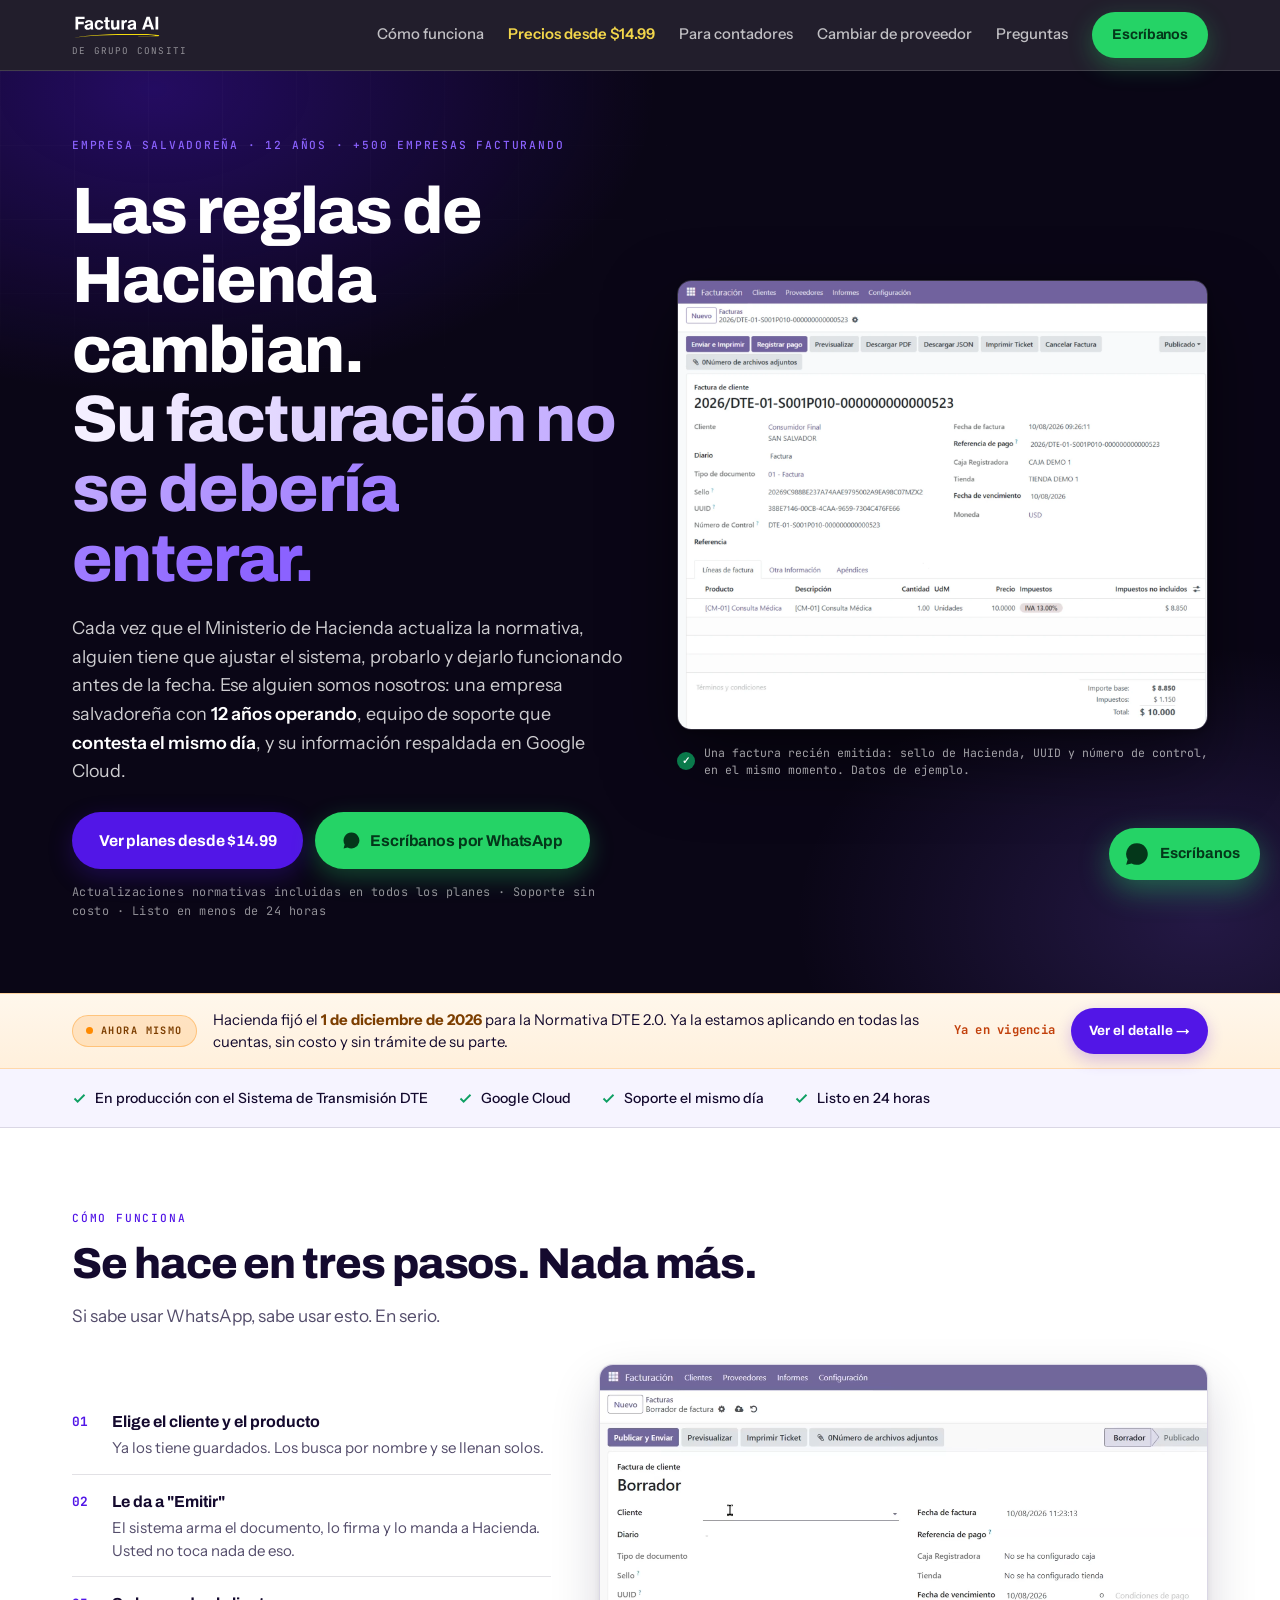
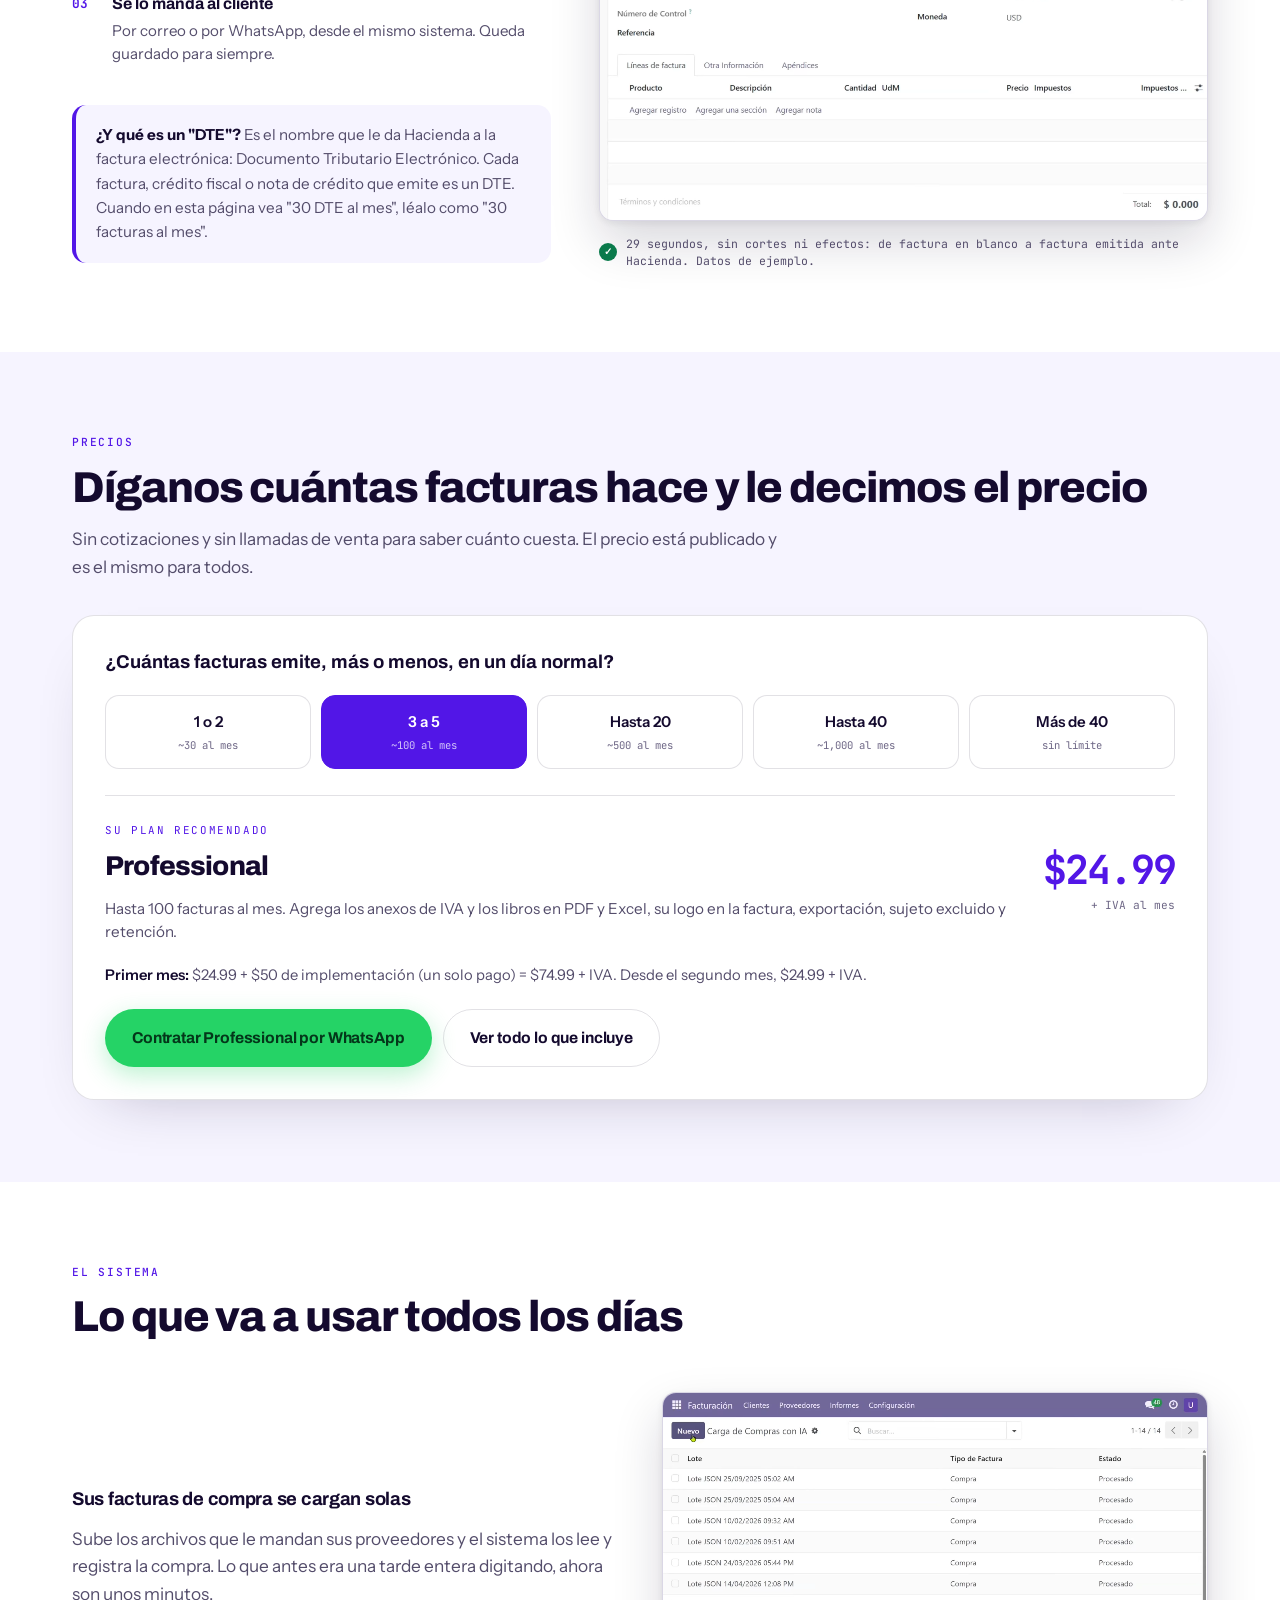
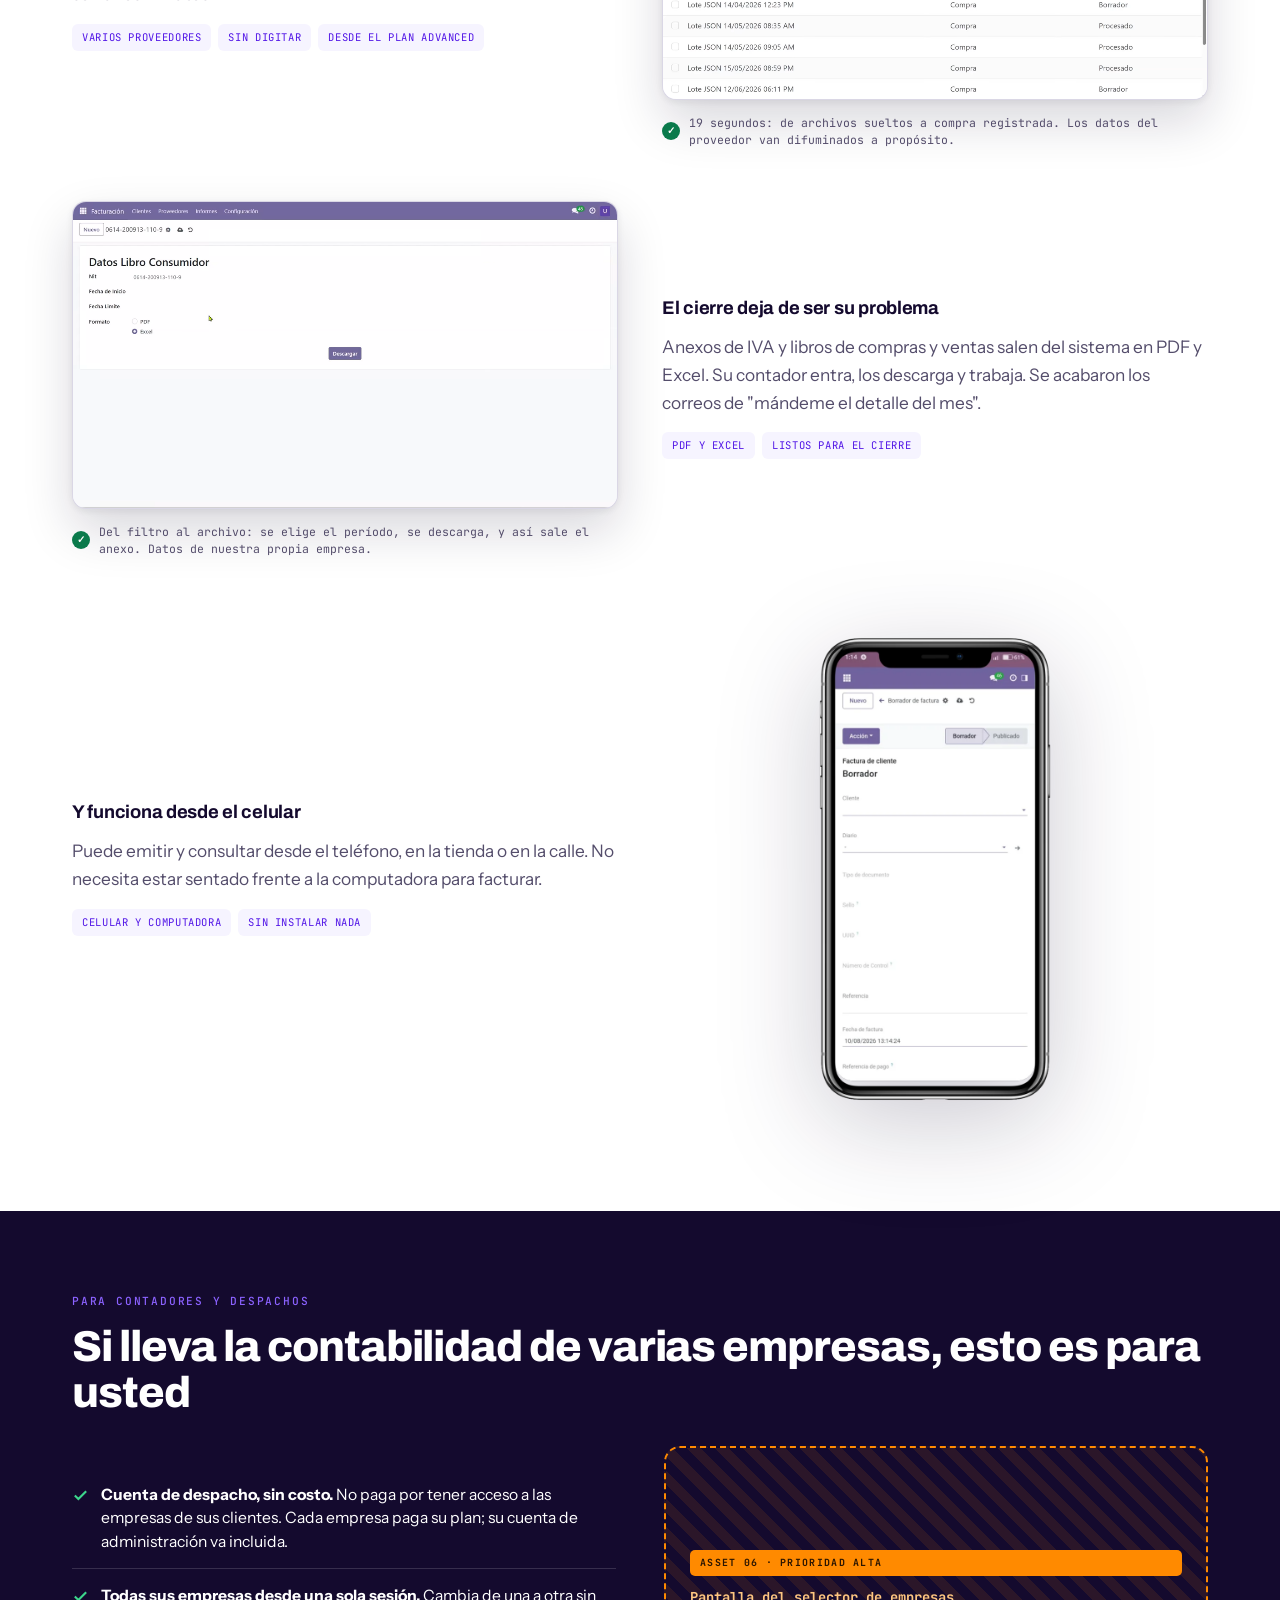
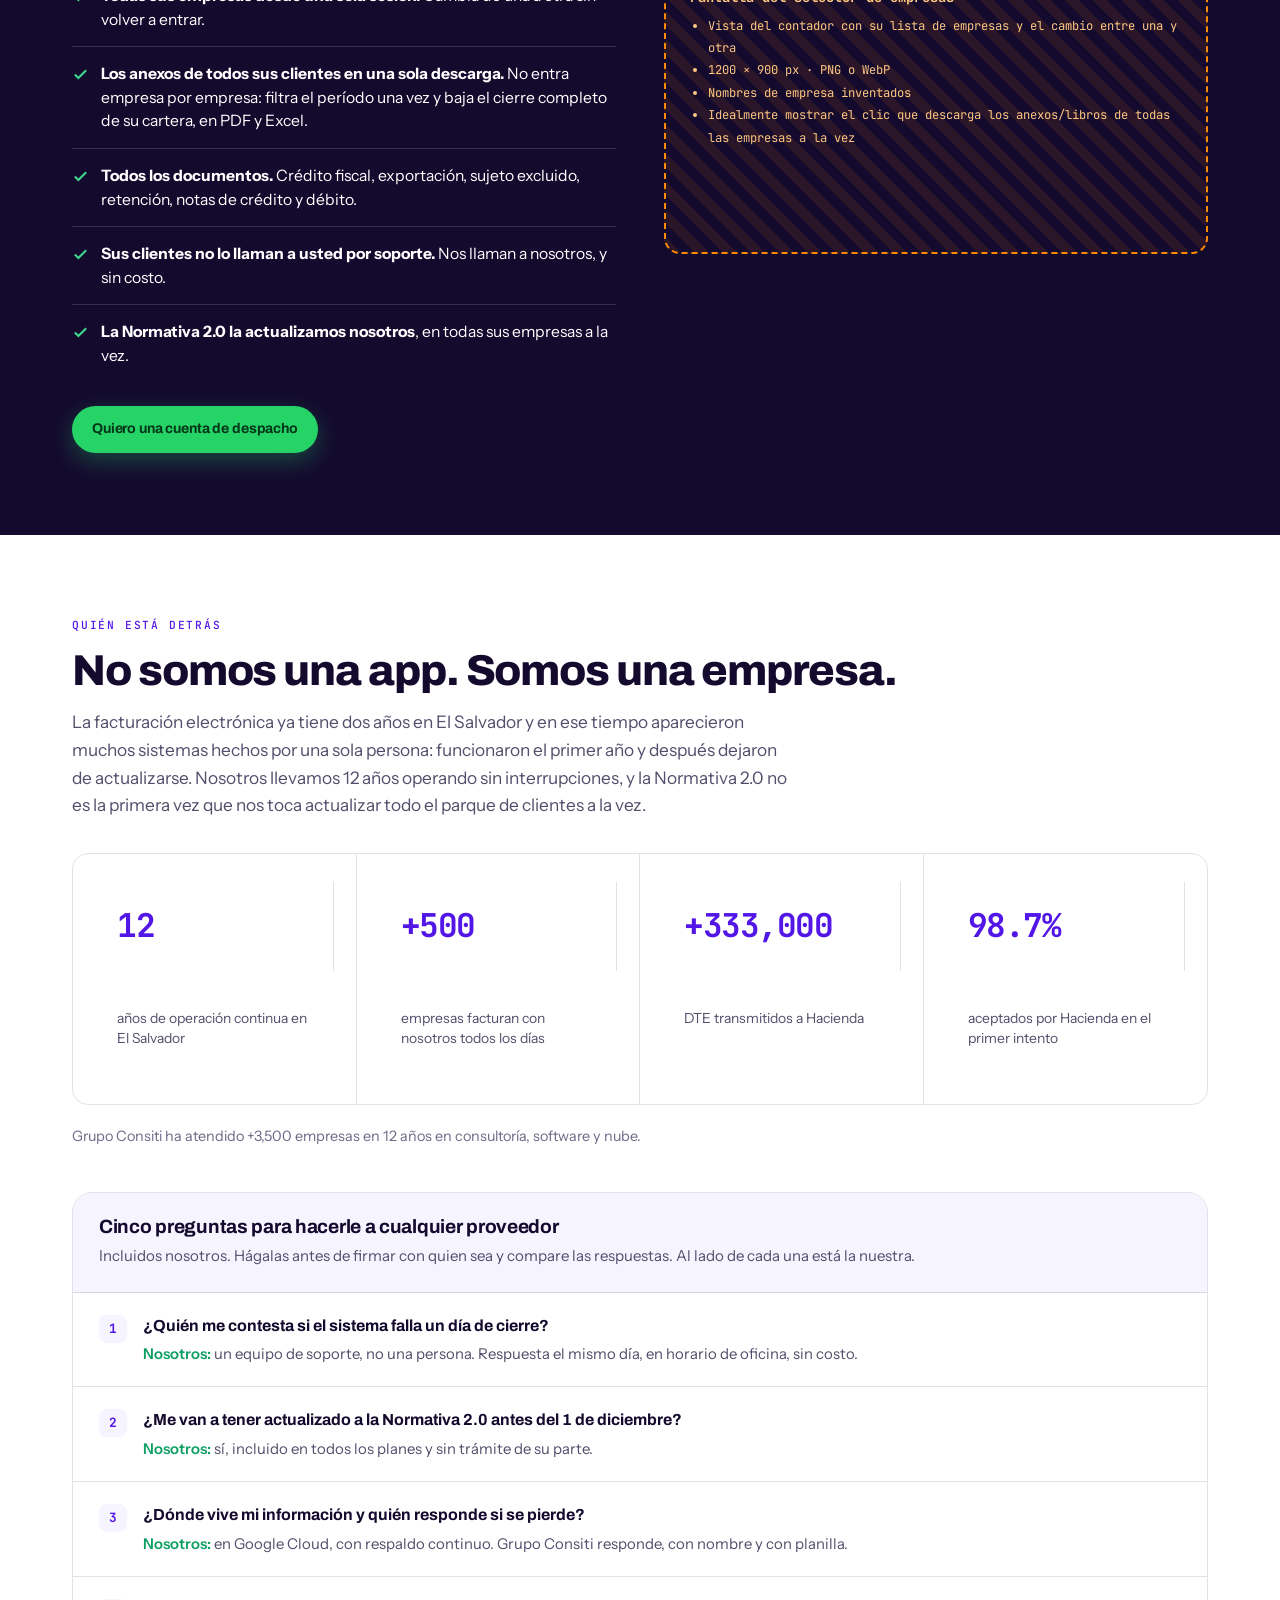
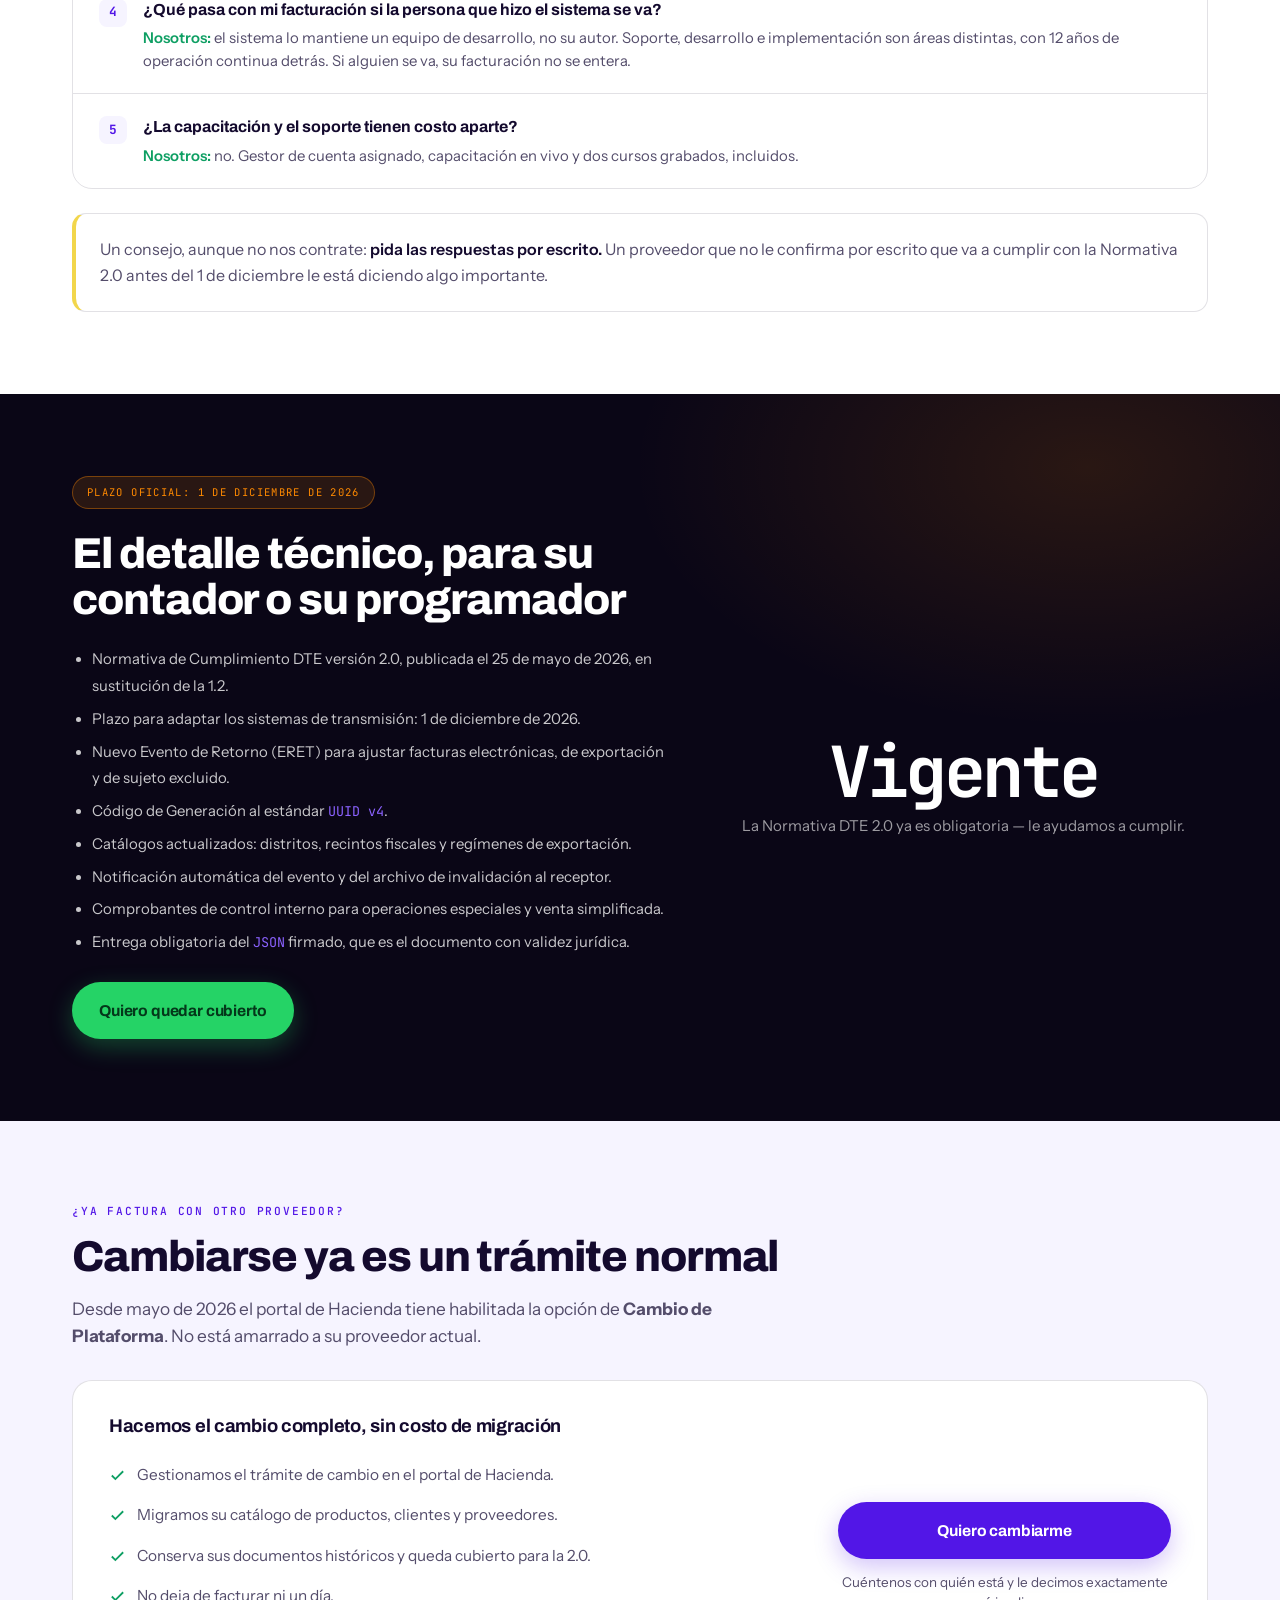
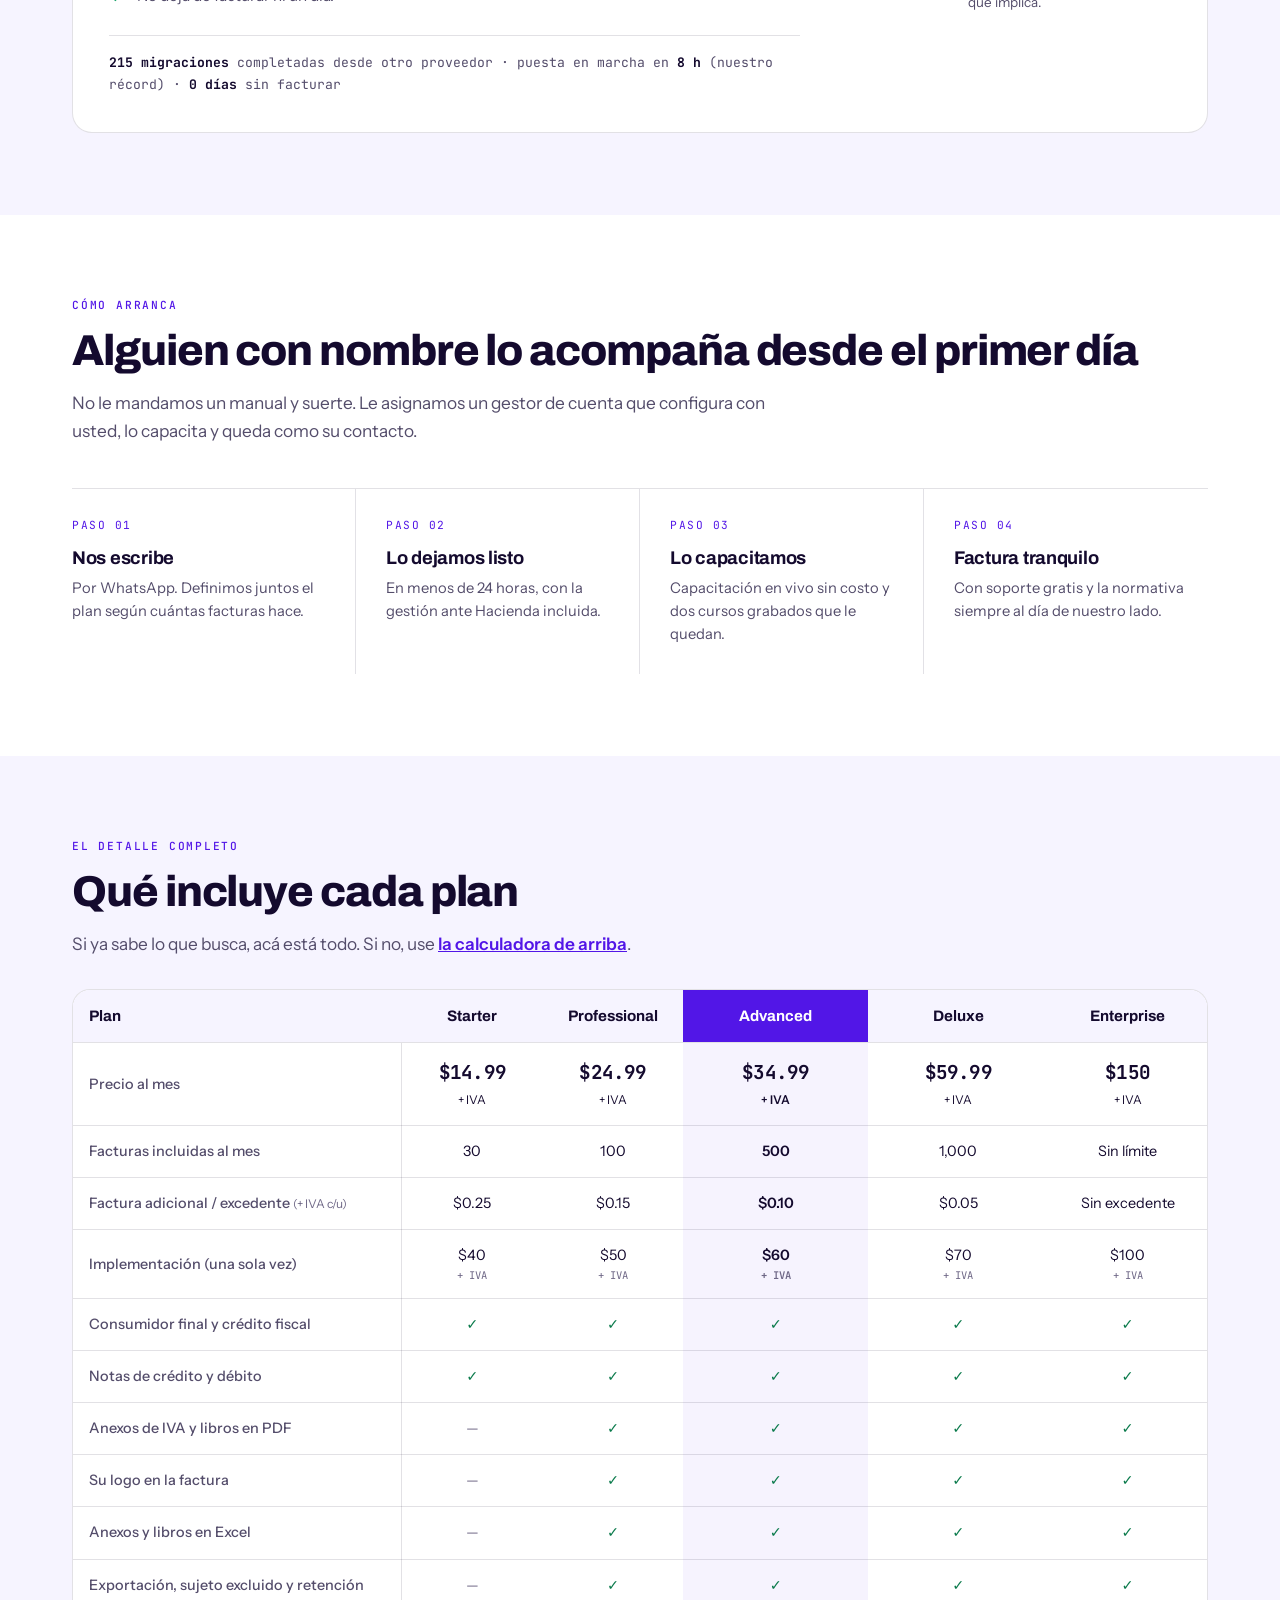
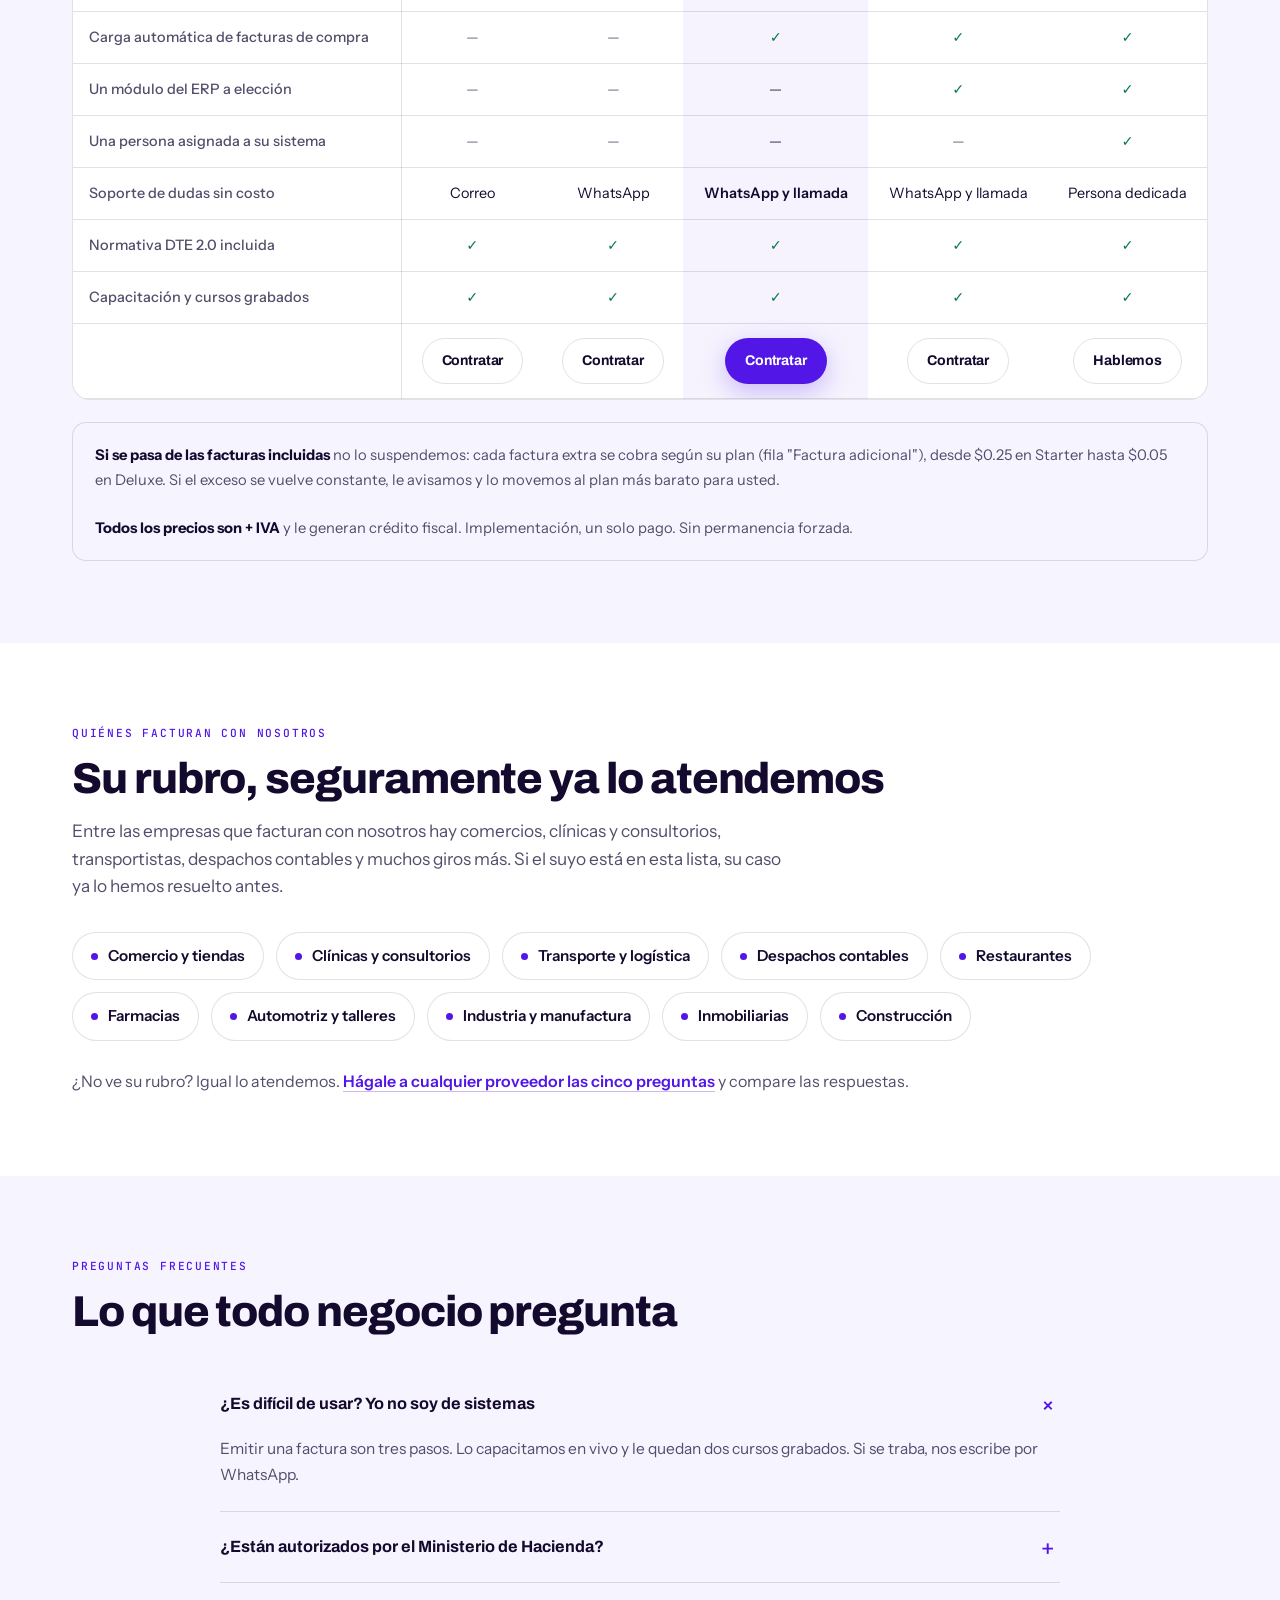
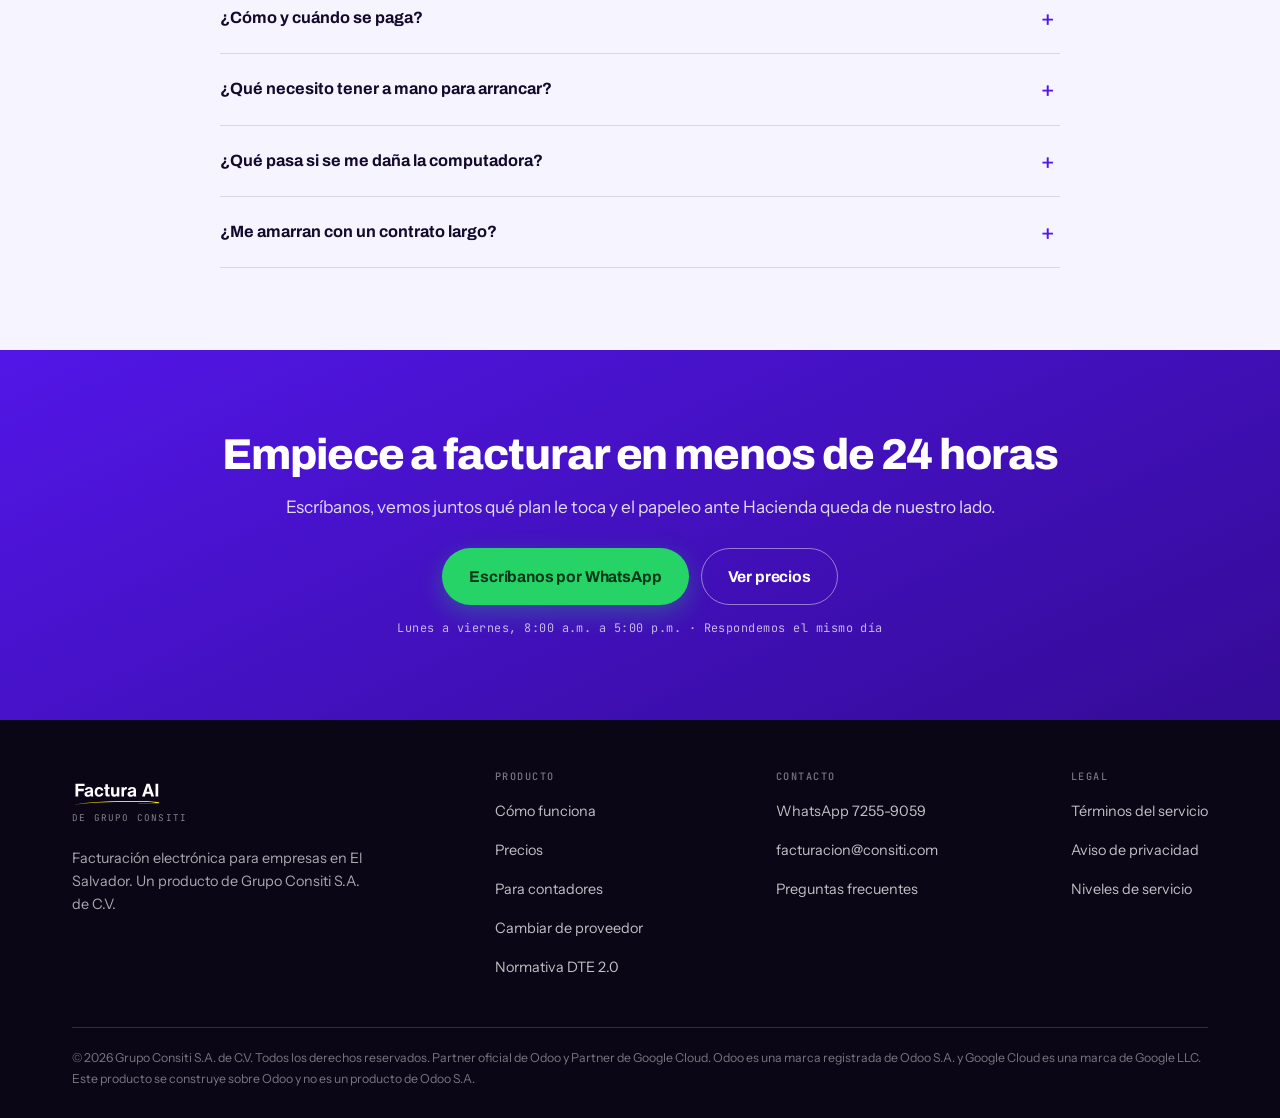
==== index.html @ 4606f46f "Cifras reales completas: 98.7% aceptados, 215 migraciones, record 8 h - 98.7% aceptados por Hacienda" ====
<!DOCTYPE html>
<html lang="es-SV">
<head>
<meta charset="UTF-8">
<meta name="viewport" content="width=device-width, initial-scale=1">
<title>Facturación Electrónica DTE El Salvador · desde $14.99 al mes · Grupo Consiti</title>
<meta name="description" content="Facturación electrónica DTE en El Salvador desde $14.99 al mes. Fácil de usar, soporte que contesta el mismo día y una empresa de 12 años detrás. Actualización a la Normativa DTE 2.0 incluida antes del 1 de diciembre de 2026.">
<!-- canonical PENDIENTE: dominio por validar con Duvan Rondo -->

<meta name="theme-color" content="#0A0616">
<meta property="og:type" content="website">
<meta property="og:locale" content="es_SV">
<meta property="og:title" content="Facturación Electrónica DTE El Salvador · desde $14.99 al mes">
<meta property="og:description" content="Las reglas de Hacienda cambian; su facturación no se debería enterar. Una empresa salvadoreña con 12 años y soporte que contesta el mismo día.">
<!-- og:url PENDIENTE: dominio por validar con Duvan Rondo -->
<!-- ASSET: og:image 1200x630 -->
<meta property="og:image" content="/assets/og-facturaia.jpg">
<meta name="twitter:card" content="summary_large_image">

<link rel="icon" href="/assets/favicon.svg" type="image/svg+xml">

<!-- ============================================================
     META PIXEL  ·  Factura IA de Grupo Consiti
     init + PageView aquí. Lead y ViewContent se disparan al final
     del documento, junto con el envío a CAPI.
     ============================================================ -->
<script>
!function(f,b,e,v,n,t,s)
{if(f.fbq)return;n=f.fbq=function(){n.callMethod?
n.callMethod.apply(n,arguments):n.queue.push(arguments)};
if(!f._fbq)f._fbq=n;n.push=n;n.loaded=!0;n.version='2.0';
n.queue=[];t=b.createElement(e);t.async=!0;
t.src=v;s=b.getElementsByTagName(e)[0];
s.parentNode.insertBefore(t,s)}(window, document,'script',
'https://connect.facebook.net/en_US/fbevents.js');
fbq('init', '27890392917235121');
fbq('track', 'PageView');
</script>
<noscript><img height="1" width="1" style="display:none" alt=""
src="https://www.facebook.com/tr?id=27890392917235121&ev=PageView&noscript=1" /></noscript>

<!-- ============================================================
     GOOGLE ANALYTICS 4  ·  Factura IA de Grupo Consiti

     PARA ACTIVARLO: poné el Measurement ID de la propiedad GA4 en
     GA4_ID, con el formato "G-XXXXXXXXXX". Se saca en GA4 →
     Administrar → Flujos de datos → (el flujo web).

     El Measurement ID NO es un secreto: viaja en el HTML público y
     así debe ser. El que nunca va en el repo es el token de CAPI.

     Con GA4_ID vacío no se carga la librería ni se dispara nada: la
     página funciona igual. Mismo criterio que /api/capi.
     ============================================================ -->
<script>
var GA4_ID = "";   /* <- pegar aquí el G-XXXXXXXXXX */

window.dataLayer = window.dataLayer || [];
function gtag(){ dataLayer.push(arguments); }

if (GA4_ID) {
  var _ga = document.createElement("script");
  _ga.async = true;
  _ga.src = "https://www.googletagmanager.com/gtag/js?id=" + GA4_ID;
  document.head.appendChild(_ga);
  gtag("js", new Date());
  gtag("config", GA4_ID);
}

/* Un solo punto de entrada para los eventos. Si GA4 no está configurado
   no hace nada, pero el dataLayer.push se mantiene por si más adelante
   entra un contenedor de GTM. */
function trackGA(evento, params){
  try{ if (GA4_ID) gtag("event", evento, params || {}); }catch(e){}
}
</script>

<link rel="preconnect" href="https://fonts.googleapis.com">
<link rel="preconnect" href="https://fonts.gstatic.com" crossorigin>
<link href="https://fonts.googleapis.com/css2?family=Archivo:wght@500;600;700;800&family=Instrument+Sans:wght@400;500;600&family=JetBrains+Mono:wght@400;500;700&display=swap" rel="stylesheet">

<style>
:root{
  --violeta:#5216E7;
  --violeta-hi:#8B62FF;
  --tinta:#140A2E;
  --nube:#F6F4FF;
  --papel:#FFFFFF;
  --noche:#0A0616;
  --sello:#0E9F63;
  --alerta:#C2410C;
  --alerta-vivo:#FF8A00;
  --amarillo:#F2D64B;
  --gris:#544D6B;          /* oscurecido para lectura en celular a plena luz */
  --gris-2:#6E6786;
  --linea:rgba(20,10,46,.12);
  --linea-osc:rgba(255,255,255,.15);
  --wa:#25D366;
  --display:'Archivo',system-ui,sans-serif;
  --texto:'Instrument Sans',system-ui,sans-serif;
  --mono:'JetBrains Mono',ui-monospace,monospace;
  --max:1180px;
}
*{box-sizing:border-box}
html{scroll-behavior:smooth;scroll-padding-top:78px}
body{margin:0;background:var(--papel);color:var(--tinta);font-family:var(--texto);font-size:17px;line-height:1.6;-webkit-font-smoothing:antialiased}
img,video{max-width:100%;display:block}
a{color:inherit}
h1,h2,h3,h4{font-family:var(--display);margin:0;line-height:1.06;letter-spacing:-.025em;font-weight:800}
h1{font-size:clamp(2.3rem,5.4vw,4.1rem)}
h2{font-size:clamp(1.8rem,3.8vw,2.7rem)}
h3{font-size:1.15rem;letter-spacing:-.015em;font-weight:700}
p{margin:0}
.wrap{max-width:var(--max);margin:0 auto;padding:0 22px}
section{padding:82px 0}
@media(max-width:700px){section{padding:58px 0}}
.eyebrow{font-family:var(--mono);font-size:.7rem;font-weight:500;text-transform:uppercase;letter-spacing:.16em;color:var(--violeta);margin-bottom:13px;display:block}
.dark .eyebrow{color:var(--violeta-hi)}
.lede{color:var(--gris);font-size:1.08rem;max-width:60ch;margin-top:15px}
.dark{background:var(--tinta);color:#fff}
.dark .lede{color:rgba(255,255,255,.78)}
.center{text-align:center}
.center .lede{margin-left:auto;margin-right:auto}

/* ============ MARCADOR DE ASSET PARA EL DISEÑADOR ============ */
.asset{
  border:2px dashed var(--alerta-vivo);border-radius:16px;background:
    repeating-linear-gradient(45deg,rgba(255,138,0,.07),rgba(255,138,0,.07) 10px,transparent 10px,transparent 20px);
  padding:24px;position:relative
}
.asset-tag{
  display:inline-block;background:var(--alerta-vivo);color:#2B1500;
  font-family:var(--mono);font-size:.62rem;font-weight:700;letter-spacing:.13em;
  text-transform:uppercase;padding:5px 10px;border-radius:5px;margin-bottom:14px
}
.asset h4{font-family:var(--mono);font-size:.86rem;letter-spacing:0;color:#7C3E00;margin-bottom:10px;font-weight:700}
.asset ul{margin:0;padding-left:18px;font-family:var(--mono);font-size:.76rem;line-height:1.85;color:#7C3E00}
.asset.ratio-43{aspect-ratio:4/3;display:flex;flex-direction:column;justify-content:center}
.asset.ratio-169{aspect-ratio:16/9;display:flex;flex-direction:column;justify-content:center}
.dark .asset h4,.dark .asset ul{color:#FFC781}
.dark .asset{background:repeating-linear-gradient(45deg,rgba(255,138,0,.1),rgba(255,138,0,.1) 10px,transparent 10px,transparent 20px)}
@media(max-width:600px){.asset{padding:18px}.asset ul{font-size:.7rem}.asset.ratio-43,.asset.ratio-169{aspect-ratio:auto}}
/* .rev marca los datos sin confirmar. Se reactivo para el rediseno v2:
   las cifras que debe cerrar Rafa ([X] DTE, % aceptados, migraciones,
   horas, primera respuesta) van marcadas hasta tener el numero real.
   NO PUBLICAR con .rev visibles: cada marca es un dato sin confirmar. */
.rev{background:rgba(255,138,0,.16);border-bottom:2px dashed var(--alerta-vivo);padding:0 4px;border-radius:3px;font-style:normal}
.dark .rev{background:rgba(255,138,0,.2);color:#fff}

/* ============ BOTONES ============ */
.btn{display:inline-flex;align-items:center;justify-content:center;gap:9px;font-family:var(--display);font-weight:700;font-size:.98rem;letter-spacing:-.01em;padding:15px 26px;border-radius:999px;border:1.5px solid transparent;text-decoration:none;cursor:pointer;transition:transform .15s,box-shadow .15s,background .15s}
.btn:active{transform:translateY(1px)}
.btn-wa{background:var(--wa);color:#04371A;box-shadow:0 8px 24px rgba(37,211,102,.3)}
.btn-v{background:var(--violeta);color:#fff;box-shadow:0 8px 24px rgba(82,22,231,.26)}
.btn-v:hover{background:#4712C7}
.btn-ghost{background:transparent;color:var(--tinta);border-color:var(--linea)}
.btn-ghost:hover{border-color:var(--violeta);color:var(--violeta)}
.dark .btn-ghost{color:#fff;border-color:var(--linea-osc)}
.btn-sm{padding:11px 19px;font-size:.88rem}
a:focus-visible,button:focus-visible,input:focus-visible,select:focus-visible,summary:focus-visible{outline:3px solid var(--violeta-hi);outline-offset:3px;border-radius:6px}
.horario{font-family:var(--mono);font-size:.74rem;letter-spacing:.04em;color:var(--gris-2);margin-top:14px}
.dark .horario{color:rgba(255,255,255,.55)}

/* ============ NAV con menú móvil ============ */
header.nav{position:sticky;top:0;z-index:70;background:rgba(10,6,22,.9);backdrop-filter:blur(14px);border-bottom:1px solid var(--linea-osc)}
.nav-in{display:flex;align-items:center;gap:24px;height:70px}
/* align-items:flex-start es obligatorio: sin el, el align-items:stretch por
   defecto de flex estira el <img> al ancho del contenedor. En la cabecera no
   se notaba porque .mark es un item flex y se encoge al contenido, pero en el
   pie vive dentro de un div de 290px y el logo salia deformado 3.2 veces. */
.mark{display:flex;flex-direction:column;align-items:flex-start;text-decoration:none;line-height:1}
.mark b{font-family:var(--display);font-weight:800;font-size:1.2rem;letter-spacing:-.03em;color:#fff}
.mark b i{font-style:normal;color:var(--violeta-hi)}
.mark span{font-family:var(--mono);font-size:.58rem;letter-spacing:.13em;text-transform:uppercase;color:rgba(255,255,255,.5);margin-top:4px}
.mark-logo{height:30px;width:auto;display:block}
@media(max-width:600px){.mark-logo{height:26px}}
.nav-links{display:flex;gap:24px;margin-left:auto;font-size:.93rem;font-weight:500}
.nav-links a{text-decoration:none;color:rgba(255,255,255,.72);padding:10px 0}
.nav-links a:hover{color:#fff}
.nav-links a.precio-nav{color:var(--amarillo);font-weight:600}
.burger{display:none;margin-left:auto;background:transparent;border:1px solid var(--linea-osc);border-radius:10px;padding:9px 11px;cursor:pointer}
.burger svg{display:block;color:#fff}
.drawer{display:none;background:var(--noche);border-bottom:1px solid var(--linea-osc);padding:8px 22px 20px}
.drawer.abierto{display:block}
.drawer a{display:block;padding:14px 0;color:rgba(255,255,255,.85);text-decoration:none;font-weight:500;border-bottom:1px solid var(--linea-osc)}
.drawer .btn{width:100%;margin-top:18px}
@media(max-width:940px){
  .nav-links{display:none}
  .burger{display:block}
  .nav-in .btn{display:none}
}

/* ============ HERO ============ */
.hero{position:relative;overflow:hidden;background:var(--noche);color:#fff;padding:66px 0 72px}
.hero:before{content:"";position:absolute;inset:0;pointer-events:none;background:radial-gradient(760px 460px at 12% 2%,rgba(82,22,231,.36),transparent 66%),radial-gradient(600px 400px at 94% 92%,rgba(139,98,255,.2),transparent 68%)}
.hero:after{content:"";position:absolute;inset:0;pointer-events:none;opacity:.45;background-image:linear-gradient(rgba(255,255,255,.05) 1px,transparent 1px),linear-gradient(90deg,rgba(255,255,255,.05) 1px,transparent 1px);background-size:74px 74px;mask-image:radial-gradient(880px 500px at 18% 8%,#000,transparent 72%);-webkit-mask-image:radial-gradient(880px 500px at 18% 8%,#000,transparent 72%);transform:translateY(var(--py,0));will-change:transform}
.hero .wrap{position:relative;z-index:2}
/* El hero tiene fondo oscuro pero NO la clase .dark, asi que .btn-ghost se
   quedaba con color:var(--tinta) — casi negro sobre casi negro. El boton
   solo aparecia al pasar el mouse, cuando el :hover lo pinta de morado.
   Mismo remedio que ya usaba .cierre. */
.hero .btn-ghost{color:#fff;border-color:rgba(255,255,255,.45)}
.hero .btn-ghost:hover{color:#fff;border-color:#fff;background:rgba(255,255,255,.08)}
.hero-grid{display:grid;grid-template-columns:1.02fr .98fr;gap:52px;align-items:center}
@media(max-width:1000px){.hero-grid{grid-template-columns:1fr;gap:36px}}
/* .social / .avatares / .social-txt se retiraron con el rediseno v2 del hero:
   la prueba social ("+500 empresas") ahora vive en el eyebrow. */
.hero h1{margin-top:22px}
.grad{background:linear-gradient(94deg,#F4EFFF 4%,#C0A8FF 48%,#8B62FF 96%);-webkit-background-clip:text;background-clip:text;color:transparent}
/* trazo amarillo (firma de marca) que se dibuja solo al cargar */
.draw{position:relative;white-space:nowrap}
.draw::after{
  content:"";position:absolute;left:-1.5%;right:-3.5%;bottom:-.30em;height:.42em;
  background:url('assets/firma.png') center/100% 100% no-repeat;
  transform:scaleX(0);transform-origin:left center;
  animation:draw .85s cubic-bezier(.22,1,.36,1) .5s forwards;
}
@keyframes draw{to{transform:scaleX(1)}}
.hero-sub{color:rgba(255,255,255,.8);font-size:1.12rem;max-width:50ch;margin-top:20px}
.hero-sub b{color:#fff;font-weight:600}
/* .precio-ancla y .plazo-hero se retiraron con el rediseno v2: el precio paso
   al CTA "Ver planes desde $14.99" y el plazo a la franja de campana. */
.hero-cta{display:flex;flex-wrap:wrap;gap:12px;margin-top:26px}

/* ============ CAPTURA DE PRODUCTO ============ */
.shot{margin:0}
.shot img{
  width:100%;height:auto;border-radius:14px;
  border:1px solid rgba(255,255,255,.16);
  box-shadow:0 30px 70px rgba(0,0,0,.5),0 2px 8px rgba(0,0,0,.3);
}
.shot figcaption{
  display:flex;align-items:center;gap:9px;margin-top:14px;
  font-family:var(--mono);font-size:.72rem;line-height:1.5;color:rgba(255,255,255,.62)
}
.shot figcaption .ok{
  /* verde mas oscuro que var(--sello): el ✓ blanco sobre el verde de marca
     daba 3.41:1. Mismo criterio que los simbolos de la tabla de planes. */
  flex:none;width:18px;height:18px;border-radius:50%;background:#0A7A4B;
  display:inline-flex;align-items:center;justify-content:center;color:#fff;font-size:.6rem;font-weight:700
}
@media(max-width:1000px){.shot img{border-radius:12px;box-shadow:0 18px 40px rgba(0,0,0,.45)}}

/* ============ DEMO EN VIDEO ============ */
/* OJO: no usar .demo aca. Esa clase ya existe mas abajo como insignia
   naranja de "Vista de ejemplo" y, por estar despues, gana la cascada. */
.demo-video{margin:0}
/* sin aspect-ratio fijo: el navegador lo deduce de width/height de cada <video>,
   asi conviven el de emision (4:3) y el de compras (16:9) sin barras */
.demo-video video{
  width:100%;height:auto;border-radius:14px;
  background:var(--nube);border:1px solid var(--linea);
  box-shadow:0 22px 50px rgba(20,10,46,.16),0 2px 8px rgba(20,10,46,.08);
}
.demo-video figcaption{
  display:flex;align-items:center;gap:9px;margin-top:14px;
  font-family:var(--mono);font-size:.72rem;line-height:1.5;color:var(--gris)
}
.demo-video figcaption .ok{
  /* verde mas oscuro que var(--sello): el ✓ blanco sobre el verde de marca
     daba 3.41:1. Mismo criterio que los simbolos de la tabla de planes. */
  flex:none;width:18px;height:18px;border-radius:50%;background:#0A7A4B;
  display:inline-flex;align-items:center;justify-content:center;color:#fff;font-size:.6rem;font-weight:700
}
.dark .demo-video video{border-color:var(--linea-osc);box-shadow:0 30px 70px rgba(0,0,0,.5),0 2px 8px rgba(0,0,0,.3)}
.dark .demo-video figcaption{color:rgba(255,255,255,.62)}
@media(max-width:1000px){.demo-video video{border-radius:12px;box-shadow:0 18px 40px rgba(20,10,46,.14)}}

/* ============ MOCKUP MOVIL ============ */
/* el PNG es 9:16 con fondo transparente: se limita por alto, no por ancho,
   o en una columna de 546px saldria un telefono de casi 1000px de alto */
.movil{margin:0;display:flex;justify-content:center;align-items:center}
.movil img{
  width:auto;height:auto;max-height:520px;max-width:100%;
  filter:drop-shadow(0 26px 50px rgba(20,10,46,.22));
}
.dark .movil img{filter:drop-shadow(0 30px 60px rgba(0,0,0,.55))}
@media(max-width:1000px){.movil img{max-height:430px}}

/* ============ FRANJA DE CAMPANA (caduca dic 2026) ============ */
.campana{background:linear-gradient(180deg,#FFF7EC,#FFF0DC);border-top:1px solid rgba(255,138,0,.28);border-bottom:1px solid rgba(255,138,0,.28)}
.campana-in{display:flex;flex-wrap:wrap;align-items:center;gap:12px 16px;padding:14px 22px}
.campana .ahora{flex:none;display:inline-flex;align-items:center;gap:8px;font-family:var(--mono);font-size:.64rem;font-weight:700;letter-spacing:.14em;text-transform:uppercase;color:#7C3E00;background:rgba(255,138,0,.16);border:1px solid rgba(255,138,0,.36);padding:7px 13px;border-radius:999px}
.campana .ahora .dot{width:7px;height:7px;border-radius:50%;background:var(--alerta-vivo);box-shadow:0 0 0 0 rgba(255,138,0,.5);animation:pulso 2.2s ease-out infinite}
@keyframes pulso{0%{box-shadow:0 0 0 0 rgba(255,138,0,.5)}70%{box-shadow:0 0 0 8px rgba(255,138,0,0)}100%{box-shadow:0 0 0 0 rgba(255,138,0,0)}}
.campana p{flex:1 1 300px;margin:0;font-size:.93rem;line-height:1.5;color:var(--tinta)}
.campana p b{color:#7C3E00;font-weight:700}
.campana .dias{flex:none;font-family:var(--mono);font-weight:700;font-size:.76rem;color:var(--alerta);letter-spacing:.02em;white-space:nowrap}
.campana .ver{flex:none;display:inline-flex;align-items:center;gap:6px;background:var(--violeta);color:#fff;font-family:var(--display);font-weight:700;font-size:.85rem;padding:12px 18px;border-radius:999px;text-decoration:none;white-space:nowrap;box-shadow:0 6px 16px rgba(82,22,231,.24);transition:transform .15s,background .15s,box-shadow .15s}
.campana .ver:hover{background:#4712C7;transform:translateY(-1px);box-shadow:0 8px 20px rgba(82,22,231,.3)}
/* Movil: orden legible pill+dias / mensaje / boton (antes el contador colgaba
   despues del boton). Y mas compacto para no comerse la pantalla. */
@media(max-width:640px){
  .campana-in{gap:10px 12px}
  .campana .ahora{order:0}
  .campana .dias{order:1}
  .campana p{order:2}
  .campana .ver{order:3;width:100%;justify-content:center}
}

/* ============ FRANJA ============ */
.franja{border-bottom:1px solid var(--linea);background:var(--nube)}
.franja-in{display:flex;flex-wrap:wrap;align-items:center;gap:14px 30px;padding:18px 22px}
.franja-in span{display:inline-flex;align-items:center;gap:8px;font-size:.88rem;font-weight:500;color:var(--tinta)}
.franja-in svg{flex:0 0 15px;width:15px;height:15px;color:var(--sello)}

/* ============ QUÉ ES ============ */
.queEs-grid{display:grid;grid-template-columns:.88fr 1.12fr;gap:48px;align-items:center}
@media(max-width:920px){.queEs-grid{grid-template-columns:1fr;gap:32px}}
.simple{list-style:none;padding:0;margin:24px 0 0}
.simple li{display:flex;gap:14px;padding:14px 0;border-bottom:1px solid var(--linea)}
.simple li:last-child{border-bottom:none}
.simple .n{font-family:var(--mono);font-weight:700;font-size:.8rem;color:var(--violeta);flex:0 0 26px;padding-top:3px}
.simple b{font-family:var(--display);font-size:1rem;display:block}
.simple p{font-size:.94rem;color:var(--gris);margin-top:3px;line-height:1.5}
.glosario{margin-top:26px;padding:18px 20px;border-radius:14px;background:var(--nube);border-left:4px solid var(--violeta);font-size:.95rem;line-height:1.6;color:var(--gris)}
.glosario b{color:var(--tinta)}

/* ============ CALCULADORA DE PLAN ============ */
.calc{background:var(--nube)}
.calc-box{background:var(--papel);border:1px solid var(--linea);border-radius:22px;padding:32px;margin-top:34px;box-shadow:0 24px 60px -36px rgba(20,10,46,.3)}
@media(max-width:600px){.calc-box{padding:22px}}
.calc-preg{font-family:var(--display);font-weight:700;font-size:1.16rem;margin-bottom:18px}
.opciones{display:grid;grid-template-columns:repeat(5,1fr);gap:10px}
@media(max-width:900px){.opciones{grid-template-columns:1fr 1fr}}
@media(max-width:420px){.opciones{grid-template-columns:1fr}}
.opciones button{
  font-family:var(--texto);font-size:.94rem;font-weight:600;color:var(--tinta);
  background:var(--papel);border:1.5px solid var(--linea);border-radius:14px;
  padding:16px 12px;cursor:pointer;text-align:center;line-height:1.35;transition:all .16s
}
.opciones button small{display:block;font-family:var(--mono);font-size:.66rem;font-weight:400;color:var(--gris-2);margin-top:5px}
.opciones button:hover{border-color:var(--violeta-hi)}
.opciones button.on{background:var(--violeta);border-color:var(--violeta);color:#fff}
.opciones button.on small{color:rgba(255,255,255,.75)}
.resultado{display:none;margin-top:26px;padding-top:26px;border-top:1px solid var(--linea)}
.resultado.ver{display:block;animation:sube .4s ease both}
@keyframes sube{from{opacity:0;transform:translateY(10px)}to{opacity:1;transform:none}}
.res-grid{display:grid;grid-template-columns:1fr auto;gap:26px;align-items:center}
@media(max-width:760px){.res-grid{grid-template-columns:1fr;gap:18px}}
.res-plan{font-family:var(--mono);font-size:.68rem;letter-spacing:.15em;text-transform:uppercase;color:var(--violeta)}
.res-nombre{font-family:var(--display);font-weight:800;font-size:1.7rem;letter-spacing:-.03em;margin-top:6px}
.res-detalle{font-size:.95rem;color:var(--gris);margin-top:8px;line-height:1.55}
.res-precio{text-align:right}
@media(max-width:760px){.res-precio{text-align:left}}
.res-precio .p{font-family:var(--mono);font-weight:700;font-size:2.5rem;letter-spacing:-.05em;line-height:1;color:var(--violeta)}
.res-precio .m{font-family:var(--mono);font-size:.7rem;color:var(--gris-2);margin-top:7px}
.res-primer{margin-top:20px;font-size:.92rem;color:var(--gris);line-height:1.6}
.res-primer b{color:var(--tinta);font-weight:600}
.res-aviso{display:none;margin-top:18px;padding:13px 17px;border-radius:12px;background:rgba(255,138,0,.1);border:1px solid rgba(255,138,0,.34);font-size:.9rem;line-height:1.55;color:var(--tinta)}
.res-aviso.ver{display:block}
.res-aviso b{color:var(--alerta);font-weight:700}
.res-cta{display:flex;flex-wrap:wrap;gap:11px;margin-top:22px}

/* ============ PRODUCTO ============ */
.prod-fila{display:grid;grid-template-columns:1fr 1fr;gap:44px;align-items:center;margin-top:52px}
.prod-fila:nth-child(even) .prod-txt{order:2}
@media(max-width:900px){.prod-fila{grid-template-columns:1fr;gap:26px;margin-top:40px}.prod-fila:nth-child(even) .prod-txt{order:0}}
.tags{display:flex;flex-wrap:wrap;gap:7px;margin-top:16px}
.tag{font-family:var(--mono);font-size:.66rem;letter-spacing:.06em;text-transform:uppercase;padding:5px 10px;border-radius:6px;background:var(--nube);color:var(--violeta)}

/* ============ CONTADORES ============ */
.conta{background:var(--tinta);color:#fff}
.conta-grid{display:grid;grid-template-columns:1fr 1fr;gap:48px;align-items:start}
@media(max-width:900px){.conta-grid{grid-template-columns:1fr;gap:32px}}
.conta-list{list-style:none;padding:0;margin:22px 0 0}
.conta-list li{display:flex;gap:12px;padding:15px 0;border-bottom:1px solid var(--linea-osc);font-size:.98rem;line-height:1.5}
.conta-list li:last-child{border-bottom:none}
.conta-list svg{flex:0 0 17px;width:17px;height:17px;margin-top:4px;color:#3DD68C}
/* el bloque .referido se retiro de la pagina: la mecanica del programa
   nunca se definio. Si se recupera, el estilo esta en el historial. */

/* ============ EMPRESA DETRÁS ============ */
.cifras{display:grid;grid-template-columns:repeat(4,1fr);border:1px solid var(--linea);border-radius:16px;overflow:hidden;margin-top:34px}
@media(max-width:760px){.cifras{grid-template-columns:1fr 1fr}}
.cifras div{padding:28px 22px;border-right:1px solid var(--linea)}
.cifras div:last-child{border-right:none}
@media(max-width:760px){.cifras div:nth-child(2n){border-right:none}.cifras div:nth-child(-n+2){border-bottom:1px solid var(--linea)}}
.cifras .n{font-family:var(--mono);font-weight:700;font-size:2.05rem;letter-spacing:-.045em;color:var(--violeta);line-height:1}
.cifras .l{font-size:.87rem;color:var(--gris);margin-top:9px;line-height:1.45}
.preguntas{margin-top:44px;border:1px solid var(--linea);border-radius:20px;overflow:hidden}
.preguntas-cab{padding:24px 26px;background:var(--nube);border-bottom:1px solid var(--linea)}
.preguntas-cab h3{font-size:1.2rem}
.preguntas-cab p{font-size:.94rem;color:var(--gris);margin-top:7px;line-height:1.55}
.preguntas ol{list-style:none;counter-reset:q;padding:0;margin:0}
.preguntas li{counter-increment:q;display:flex;gap:16px;padding:20px 26px;border-bottom:1px solid var(--linea)}
.preguntas li:last-child{border-bottom:none}
.preguntas li:before{content:counter(q);font-family:var(--mono);font-weight:700;font-size:.8rem;color:var(--violeta);background:var(--nube);width:28px;height:28px;border-radius:8px;display:flex;align-items:center;justify-content:center;flex:0 0 28px;margin-top:2px}
.preguntas b{font-family:var(--display);font-size:1rem;display:block;font-weight:700}
.preguntas .resp{font-size:.93rem;color:var(--gris);margin-top:5px;line-height:1.55}
.preguntas .resp em{font-style:normal;color:var(--sello);font-weight:600}
.escrito{margin-top:24px;padding:22px 24px;border-radius:14px;background:var(--papel);border:1px solid var(--linea);border-left:4px solid var(--amarillo);font-size:1rem;line-height:1.65;color:var(--gris)}
.escrito b{color:var(--tinta);font-weight:600}

/* Aquí vivían los estilos del feed "Facturación en vivo": .vivo, .dot,
   .demo, .feed, .dte y sus animaciones. Se retiraron con la sección.
   OJO: la clase se llamaba .demo y por eso chocaba con el bloque del
   video de la demo, que hubo que renombrar a .demo-video. */

/* ============ NORMATIVA ============ */
.norma{background:var(--noche);color:#fff;position:relative;overflow:hidden}
.norma:before{content:"";position:absolute;inset:0;background:radial-gradient(700px 400px at 85% 10%,rgba(255,138,0,.13),transparent 65%);pointer-events:none}
.norma .wrap{position:relative;z-index:2}
.chip{display:inline-flex;align-items:center;gap:8px;padding:7px 14px;border-radius:999px;background:rgba(255,138,0,.13);border:1px solid rgba(255,138,0,.38);font-family:var(--mono);font-size:.66rem;letter-spacing:.13em;text-transform:uppercase;color:var(--alerta-vivo)}
.norma-grid{display:grid;grid-template-columns:1.1fr .9fr;gap:48px;align-items:center;margin-top:22px}
@media(max-width:900px){.norma-grid{grid-template-columns:1fr;gap:32px}}
.reloj{font-family:var(--mono);font-weight:700;font-size:clamp(2.6rem,7vw,4.4rem);letter-spacing:-.05em;line-height:1;color:#fff}
.reloj small{display:block;font-family:var(--texto);font-size:.94rem;font-weight:400;letter-spacing:0;color:rgba(255,255,255,.6);margin-top:10px}
.incluido{margin-top:24px;padding:20px 22px;border-radius:14px;background:rgba(14,159,99,.14);border:1px solid rgba(61,214,140,.34);font-size:.98rem;line-height:1.6;color:rgba(255,255,255,.85)}
.incluido b{color:#3DD68C}
details.tecnico{margin-top:22px;border:1px solid var(--linea-osc);border-radius:14px;background:rgba(255,255,255,.04)}
details.tecnico summary{padding:16px 20px;cursor:pointer;list-style:none;font-family:var(--display);font-weight:700;font-size:.96rem;display:flex;align-items:center;gap:10px}
details.tecnico summary::-webkit-details-marker{display:none}
details.tecnico summary:after{content:"+";margin-left:auto;font-family:var(--mono);font-size:1.3rem;color:var(--violeta-hi);font-weight:400}
details.tecnico[open] summary:after{content:"–"}
details.tecnico .cuerpo{padding:0 20px 20px}
details.tecnico ul{margin:0;padding-left:20px;font-size:.92rem;line-height:1.75;color:rgba(255,255,255,.7)}
details.tecnico code{font-family:var(--mono);font-size:.84rem;color:var(--violeta-hi)}
/* lista tecnica visible (sin el toggle): es prueba de dominio, no un extra */
.tecnico-lista{margin:24px 0 0;padding-left:20px;font-size:.93rem;line-height:1.8;color:rgba(255,255,255,.78)}
.tecnico-lista li{margin:6px 0}
.tecnico-lista code{font-family:var(--mono);font-size:.84rem;color:var(--violeta-hi)}

/* ============ MIGRACIÓN ============ */
.migra{background:var(--nube)}
.migra-card{background:var(--papel);border:1px solid var(--linea);border-radius:20px;padding:36px;display:grid;grid-template-columns:1.35fr .65fr;gap:38px;align-items:center;margin-top:30px}
@media(max-width:860px){.migra-card{grid-template-columns:1fr;gap:24px;padding:26px}}
.pasos-migra{list-style:none;padding:0;margin:18px 0 0;font-size:.96rem}
.pasos-migra li{display:flex;gap:11px;padding:8px 0;color:var(--gris)}
.pasos-migra svg{flex:0 0 17px;width:17px;height:17px;margin-top:4px;color:var(--sello)}
.micro-cifras{margin-top:18px;padding-top:16px;border-top:1px solid var(--linea);font-family:var(--mono);font-size:.82rem;color:var(--gris);line-height:1.7}
.micro-cifras b{color:var(--tinta);font-weight:700}
.pie-cifra{margin-top:20px;font-size:.9rem;color:var(--gris-2);line-height:1.6}

/* ============ PASOS ============ */
.pasos{display:grid;grid-template-columns:repeat(4,1fr);margin-top:44px;border-top:1px solid var(--linea)}
/* Gutters simetricos: cada divisor respira igual a ambos lados. La 1a columna
   alinea con el borde izquierdo de la seccion (sin padding-left) y la ultima
   con el derecho, para mantener el mismo eje vertical que el titulo y la lede. */
.paso{padding:28px 30px;border-right:1px solid var(--linea)}
.paso:first-child{padding-left:0}
.paso:last-child{border-right:none;padding-right:0}
/* 2 columnas: el divisor solo va entre la pareja; filas nuevas llevan borde arriba */
@media(max-width:860px){
  .pasos{grid-template-columns:1fr 1fr}
  .paso{padding:26px 26px}
  .paso:nth-child(2n+1){padding-left:0;border-right:1px solid var(--linea)}
  .paso:nth-child(2n){padding-right:0;border-right:none}
  .paso:nth-child(n+3){border-top:1px solid var(--linea)}
}
/* 1 columna: sin divisores verticales, separacion por borde horizontal */
@media(max-width:520px){
  .pasos{grid-template-columns:1fr}
  .paso{padding:24px 0;border-right:none}
  .paso:nth-child(n+2){border-top:1px solid var(--linea)}
}
.paso .num{font-family:var(--mono);font-size:.7rem;color:var(--violeta);letter-spacing:.14em;margin-bottom:12px}
.paso h3{line-height:1.2}
.paso p{font-size:.92rem;color:var(--gris);margin-top:8px;line-height:1.55}

/* ============ TABLA DE PLANES ============ */
.tabla-wrap{margin-top:32px;border:1px solid var(--linea);border-radius:18px;overflow:auto;background:var(--papel);-webkit-overflow-scrolling:touch}
table{border-collapse:collapse;width:100%;min-width:760px;font-size:.9rem}
th,td{padding:14px 16px;text-align:center;border-bottom:1px solid var(--linea)}
thead th{background:var(--nube);font-family:var(--display);font-weight:700;font-size:.95rem;position:sticky;top:0}
thead th.reco{background:var(--violeta);color:#fff}
tbody th{text-align:left;font-family:var(--texto);font-weight:500;font-size:.9rem;color:var(--gris);position:sticky;left:0;background:var(--papel);min-width:220px;border-right:1px solid var(--linea)}
td.reco{background:rgba(82,22,231,.05);font-weight:600}
.tp{font-family:var(--mono);font-weight:700;font-size:1.2rem;letter-spacing:-.04em;display:block}
.tp small{font-family:var(--texto);font-size:.7rem;font-weight:400;color:var(--gris-2);letter-spacing:0}
/* Los simbolos de la tabla llevan color propio, no var(--sello) ni un gris
   claro: sobre blanco daban 3.41:1 y 2.03:1, por debajo del minimo AA de
   4.5:1. Son los que dicen que incluye y que no cada plan, y el publico de
   la pagina promedia 40-60 anos leyendo en celular. */
.si{color:#0A7A4B;font-weight:700}
.no{color:#6E6786}
.scroll-hint{display:none;font-family:var(--mono);font-size:.7rem;color:var(--gris-2);margin-top:10px;text-align:center}
@media(max-width:820px){.scroll-hint{display:block}}
.nota-planes{margin-top:22px;padding:20px 22px;background:var(--nube);border:1px solid var(--linea);border-radius:14px;font-size:.92rem;color:var(--gris);line-height:1.65}
.nota-planes b{color:var(--tinta)}

/* ============ TESTIMONIOS ============ */
.tst{display:grid;grid-template-columns:repeat(3,1fr);gap:18px;margin-top:38px}
@media(max-width:900px){.tst{grid-template-columns:1fr}}

/* ============ FRANJA DE CONFIANZA (rubros reales) ============ */
.rubros{display:flex;flex-wrap:wrap;gap:12px;margin-top:32px}
.rubro{display:inline-flex;align-items:center;gap:10px;font-family:var(--texto);font-size:.95rem;font-weight:600;color:var(--tinta);background:var(--papel);border:1px solid var(--linea);border-radius:999px;padding:11px 18px;transition:border-color .15s,transform .15s}
.rubro:hover{border-color:var(--violeta);transform:translateY(-1px)}
.rubro i{width:7px;height:7px;border-radius:50%;background:var(--violeta);flex:none}
.confianza-cierre{margin-top:28px;font-size:1rem;color:var(--gris);line-height:1.6}
.confianza-cierre a{color:var(--violeta);font-weight:600;text-decoration:none;border-bottom:1px solid rgba(82,22,231,.3)}
.confianza-cierre a:hover{border-bottom-color:var(--violeta)}

/* ============ FAQ ============ */
.faq{max-width:840px;margin:34px auto 0}
.faq details{border-bottom:1px solid var(--linea);padding:3px 0}
.faq summary{cursor:pointer;list-style:none;padding:19px 40px 19px 0;position:relative;font-family:var(--display);font-weight:700;font-size:1.02rem}
.faq summary::-webkit-details-marker{display:none}
.faq summary:after{content:"+";position:absolute;right:6px;top:16px;font-family:var(--mono);font-size:1.4rem;color:var(--violeta);font-weight:400;transition:transform .2s}
.faq details[open] summary:after{transform:rotate(45deg)}
.faq details p{padding:0 20px 21px 0;color:var(--gris);font-size:.97rem;line-height:1.65}

/* ============ CIERRE / FOOTER ============ */
.cierre{background:linear-gradient(155deg,var(--violeta) 0%,#340B96 100%);color:#fff;text-align:center}
.cierre .lede{color:rgba(255,255,255,.85);margin:15px auto 0}
.cierre-cta{display:flex;flex-wrap:wrap;gap:12px;justify-content:center;margin-top:28px}
.cierre .btn-ghost{color:#fff;border-color:rgba(255,255,255,.45)}
.cierre .horario{color:rgba(255,255,255,.7)}
footer{background:var(--noche);color:rgba(255,255,255,.65);padding:52px 0 28px;font-size:.9rem}
.foot-grid{display:flex;flex-wrap:wrap;gap:38px;justify-content:space-between}
footer a{color:rgba(255,255,255,.75);text-decoration:none;display:block;padding:8px 0}
footer a:hover{color:#fff}
.foot-col h4{font-family:var(--mono);font-size:.64rem;letter-spacing:.14em;text-transform:uppercase;color:rgba(255,255,255,.45);font-weight:500;margin-bottom:9px}
.legal{margin-top:40px;padding-top:20px;border-top:1px solid var(--linea-osc);font-size:.77rem;color:rgba(255,255,255,.45);line-height:1.7}

/* ============ WA flotante ============ */
.wa-float{position:fixed;bottom:20px;right:20px;z-index:80;display:flex;align-items:center;gap:10px;padding:13px 20px 13px 15px;border-radius:999px;background:var(--wa);color:#04371A;font-family:var(--display);font-weight:700;font-size:.92rem;text-decoration:none;box-shadow:0 10px 30px rgba(37,211,102,.42)}
@media(max-width:600px){.wa-float{padding:14px;gap:0}.wa-float span{display:none}}

.rv{opacity:0;transform:translateY(16px);transition:opacity .6s ease,transform .6s ease}
.rv.in{opacity:1;transform:none}
@media(prefers-reduced-motion:reduce){*{animation:none!important;transition:none!important}.rv{opacity:1;transform:none}.draw::after{transform:scaleX(1)}html{scroll-behavior:auto}}

/* ============ animaciones extra ============ */
.btn:hover{transform:translateY(-2px)}
.opciones button:hover{transform:translateY(-2px)}
/* entrada escalonada: "cómo funciona" (3 pasos) */
.simple li{opacity:0;transform:translateY(12px);transition:opacity .5s ease,transform .5s ease}
.rv.in .simple li{opacity:1;transform:none}
.rv.in .simple li:nth-child(2){transition-delay:.12s}
.rv.in .simple li:nth-child(3){transition-delay:.24s}
/* entrada escalonada: "cómo arranca" (4 pasos) */
.pasos.rv{transform:none}
.pasos.rv .paso{opacity:0;transform:translateY(16px);transition:opacity .55s ease,transform .55s ease}
.pasos.rv.in .paso{opacity:1;transform:none}
.pasos.rv.in .paso:nth-child(2){transition-delay:.12s}
.pasos.rv.in .paso:nth-child(3){transition-delay:.24s}
.pasos.rv.in .paso:nth-child(4){transition-delay:.36s}
@media(prefers-reduced-motion:reduce){.simple li,.pasos.rv .paso{opacity:1!important;transform:none!important}}

/* ============ POLISH MOVIL ============ */
@media(max-width:700px){
  /* el hero traia 66/72; en movil sobra aire arriba y abajo */
  .hero{padding:46px 0 54px}
}
@media(max-width:600px){
  /* CTAs apilados a ancho completo: se acaban los botones escalonados,
     el objetivo tactil crece y todo comparte el mismo eje. */
  .hero-cta,.res-cta,.cierre-cta{flex-direction:column;align-items:stretch}
  .hero-cta .btn,.res-cta .btn,.cierre-cta .btn{width:100%}
}
</style>
</head>
<body>

<!-- ================= NAV ================= -->
<header class="nav">
  <div class="wrap nav-in">
    <a class="mark" href="#top"><img class="mark-logo" src="assets/factura-ia-logo.svg" alt="Factura IA"><span>de Grupo Consiti</span></a>
    <nav class="nav-links">
      <a href="#como-funciona">Cómo funciona</a>
      <a class="precio-nav" href="#precio">Precios desde $14.99</a>
      <a href="#contadores">Para contadores</a>
      <a href="#cambiar">Cambiar de proveedor</a>
      <a href="#faq">Preguntas</a>
    </nav>
    <a class="btn btn-wa btn-sm" data-wa="nav" href="#">Escríbanos</a>
    <button class="burger" id="burger" aria-label="Abrir menú" aria-expanded="false">
      <svg width="22" height="22" viewBox="0 0 24 24" fill="none" stroke="currentColor" stroke-width="2.2"><path d="M4 7h16M4 12h16M4 17h16"/></svg>
    </button>
  </div>
  <div class="drawer" id="drawer">
    <a href="#como-funciona">Cómo funciona</a>
    <a href="#precio">Precios desde $14.99</a>
    <a href="#contadores">Para contadores</a>
    <a href="#cambiar">Cambiar de proveedor</a>
    <a href="#faq">Preguntas</a>
    <a class="btn btn-wa" data-wa="menu-movil" href="#">Escríbanos por WhatsApp</a>
  </div>
</header>

<!-- ================= HERO ================= -->
<!-- La clase .dark no es decorativa: activa las correcciones de color para
     fondo oscuro (.dark .lede, .dark .horario, .dark .btn-ghost...). Toda
     seccion con fondo oscuro debe llevarla o su texto queda ilegible. -->
<section class="hero dark" id="top">
  <div class="wrap hero-grid">
    <div>
      <span class="eyebrow">Empresa salvadoreña · 12 años · +500 empresas facturando</span>

      <h1>Las reglas de Hacienda cambian.<br><span class="grad">Su facturación no se debería enterar.</span></h1>

      <p class="hero-sub">
        Cada vez que el Ministerio de Hacienda actualiza la normativa, alguien tiene que
        ajustar el sistema, probarlo y dejarlo funcionando antes de la fecha. Ese alguien
        somos nosotros: una empresa salvadoreña con <b>12 años operando</b>, equipo de
        soporte que <b>contesta el mismo día</b>, y su información respaldada en Google Cloud.
      </p>

      <div class="hero-cta">
        <a class="btn btn-v" href="#precio">Ver planes desde $14.99</a>
        <a class="btn btn-wa" data-wa="hero" href="#">
          <svg width="19" height="19" viewBox="0 0 24 24" fill="currentColor"><path d="M17.5 14.4c-.3-.2-1.8-.9-2.1-1-.3-.1-.5-.2-.7.1-.2.3-.8 1-.9 1.2-.2.2-.3.2-.6.1-.3-.2-1.2-.5-2.3-1.5-.9-.8-1.4-1.7-1.6-2-.2-.3 0-.5.1-.6l.5-.6c.1-.2.2-.3.3-.5.1-.2 0-.4 0-.5 0-.2-.7-1.7-.9-2.3-.2-.6-.5-.5-.7-.5h-.6c-.2 0-.5.1-.8.4-.3.3-1 1-1 2.4 0 1.4 1 2.8 1.2 3 .1.2 1.9 3 4.7 4.1 2.3.9 2.8.8 3.3.7.5-.1 1.6-.6 1.8-1.3.2-.6.2-1.2.2-1.3-.1-.1-.3-.2-.6-.4M12 2a10 10 0 0 0-8.6 15.1L2 22l5-1.3A10 10 0 1 0 12 2"/></svg>
          Escríbanos por WhatsApp
        </a>
      </div>
      <p class="horario">Actualizaciones normativas incluidas en todos los planes · Soporte sin costo · Listo en menos de 24 horas</p>
    </div>

    <!-- ============ ASSET PRINCIPAL: producto ============ -->
    <figure class="shot">
      <img src="assets/factura-emitida.webp" width="1600" height="1356" loading="eager" decoding="async"
           alt="Factura electrónica ya emitida en el sistema, con su número de DTE, el sello de Hacienda, el UUID y el número de control llenos, y el estado en Publicado.">
      <figcaption><span class="ok" aria-hidden="true">✓</span>
        Una factura recién emitida: sello de Hacienda, UUID y número de control, en el mismo momento. Datos de ejemplo.
      </figcaption>
    </figure>
  </div>
</section>

<!-- ================= FRANJA DE CAMPANA =================
     CADUCA: diciembre de 2026. Es un componente independiente a proposito.
     Para retirarla cuando pase el plazo, borrar SOLO este bloque <div class="campana">
     completo; el resto de la pagina no depende de el. La tesis permanente vive
     en el hero, no en esta fecha. -->
<div class="campana">
  <div class="wrap campana-in">
    <span class="ahora"><span class="dot" aria-hidden="true"></span>Ahora mismo</span>
    <p>Hacienda fijó el <b>1 de diciembre de 2026</b> para la Normativa DTE 2.0. Ya la estamos aplicando en todas las cuentas, sin costo y sin trámite de su parte.</p>
    <span class="dias" id="cuenta-campana" aria-hidden="true"></span>
    <a class="ver" href="#normativa">Ver el detalle →</a>
  </div>
</div>

<!-- ================= FRANJA ================= -->
<div class="franja">
  <div class="wrap franja-in">
    <span><svg viewBox="0 0 24 24" fill="none" stroke="currentColor" stroke-width="3"><path d="M20 6 9 17l-5-5"/></svg>En producción con el Sistema de Transmisión DTE</span>
    <span><svg viewBox="0 0 24 24" fill="none" stroke="currentColor" stroke-width="3"><path d="M20 6 9 17l-5-5"/></svg>Google Cloud</span>
    <span><svg viewBox="0 0 24 24" fill="none" stroke="currentColor" stroke-width="3"><path d="M20 6 9 17l-5-5"/></svg>Soporte el mismo día</span>
    <span><svg viewBox="0 0 24 24" fill="none" stroke="currentColor" stroke-width="3"><path d="M20 6 9 17l-5-5"/></svg>Listo en 24 horas</span>
  </div>
</div>

<!-- ================= 1. QUÉ ES Y CÓMO SE VE ================= -->
<section id="como-funciona">
  <div class="wrap">
    <span class="eyebrow rv">Cómo funciona</span>
    <h2 class="rv">Se hace en tres pasos. Nada más.</h2>
    <p class="lede rv">Si sabe usar WhatsApp, sabe usar esto. En serio.</p>

    <div class="queEs-grid" style="margin-top:34px">
      <div class="rv">
        <ul class="simple">
          <li><span class="n">01</span><div><b>Elige el cliente y el producto</b><p>Ya los tiene guardados. Los busca por nombre y se llenan solos.</p></div></li>
          <li><span class="n">02</span><div><b>Le da a "Emitir"</b><p>El sistema arma el documento, lo firma y lo manda a Hacienda. Usted no toca nada de eso.</p></div></li>
          <li><span class="n">03</span><div><b>Se lo manda al cliente</b><p>Por correo o por WhatsApp, desde el mismo sistema. Queda guardado para siempre.</p></div></li>
        </ul>
        <div class="glosario">
          <b>¿Y qué es un "DTE"?</b> Es el nombre que le da Hacienda a la factura electrónica:
          Documento Tributario Electrónico. Cada factura, crédito fiscal o nota de crédito que
          emite es un DTE. Cuando en esta página vea "30 DTE al mes", léalo como
          "30 facturas al mes".
        </div>
      </div>

      <figure class="demo-video rv">
        <video id="demo-emitir"
               poster="assets/emitir-factura-poster.webp"
               width="1600" height="1200"
               autoplay muted loop playsinline preload="metadata"
               aria-label="Grabación de pantalla real: se abre una factura de cliente en borrador, se elige el cliente y el producto, se presiona Publicar y Enviar, y la factura queda emitida con su sello de Hacienda, su UUID y su número de control.">
          <source src="assets/emitir-factura.webm" type="video/webm">
          <source src="assets/emitir-factura.mp4" type="video/mp4">
          <p>Su navegador no puede reproducir el video.
             <a href="assets/emitir-factura.mp4">Descárguelo aquí</a>.</p>
        </video>
        <figcaption><span class="ok" aria-hidden="true">✓</span>
          29 segundos, sin cortes ni efectos: de factura en blanco a factura emitida ante Hacienda. Datos de ejemplo.
        </figcaption>
      </figure>
    </div>
  </div>
</section>

<!-- ================= 2. PRECIO TEMPRANO: CALCULADORA ================= -->
<section class="calc" id="precio">
  <div class="wrap">
    <span class="eyebrow rv">Precios</span>
    <h2 class="rv">Díganos cuántas facturas hace y le decimos el precio</h2>
    <p class="lede rv">
      Sin cotizaciones y sin llamadas de venta para saber cuánto cuesta.
      El precio está publicado y es el mismo para todos.
    </p>

    <div class="calc-box rv">
      <p class="calc-preg">¿Cuántas facturas emite, más o menos, en un día normal?</p>
      <div class="opciones" id="opciones">
        <button data-plan="0">1 o 2<small>~30 al mes</small></button>
        <button data-plan="1">3 a 5<small>~100 al mes</small></button>
        <button data-plan="2">Hasta 20<small>~500 al mes</small></button>
        <button data-plan="3">Hasta 40<small>~1,000 al mes</small></button>
        <button data-plan="4">Más de 40<small>sin límite</small></button>
      </div>

      <div class="resultado" id="resultado">
        <div class="res-grid">
          <div>
            <div class="res-plan">Su plan recomendado</div>
            <div class="res-nombre" id="r-nombre">—</div>
            <p class="res-detalle" id="r-detalle">—</p>
          </div>
          <div class="res-precio">
            <div class="p" id="r-precio">—</div>
            <div class="m">+ IVA al mes</div>
          </div>
        </div>
        <p class="res-primer" id="r-primer"></p>
        <div class="res-aviso" id="r-aviso">
          <b>Ojo:</b> con Starter no se generan anexos de IVA ni libros. Si su contador se los pide, el plan es Professional.
        </div>
        <div class="res-cta">
          <a class="btn btn-wa" id="r-cta" href="#">Contratar por WhatsApp</a>
          <a class="btn btn-ghost" href="#tabla">Ver todo lo que incluye</a>
        </div>
      </div>
    </div>
  </div>
</section>

<!-- ================= 3. EL PRODUCTO POR DENTRO ================= -->
<section>
  <div class="wrap">
    <span class="eyebrow rv">El sistema</span>
    <h2 class="rv">Lo que va a usar todos los días</h2>

    <div class="prod-fila">
      <div class="prod-txt rv">
        <h3>Sus facturas de compra se cargan solas</h3>
        <p class="lede">
          Sube los archivos que le mandan sus proveedores y el sistema los lee y registra la
          compra. Lo que antes era una tarde entera digitando, ahora son unos minutos.
        </p>
        <div class="tags">
          <span class="tag">Varios proveedores</span>
          <span class="tag">Sin digitar</span>
          <span class="tag">Desde el plan Advanced</span>
        </div>
      </div>
      <figure class="demo-video rv">
        <video id="demo-compras"
               poster="assets/carga-compras-poster.webp"
               width="1600" height="900"
               autoplay muted loop playsinline preload="metadata"
               aria-label="Grabación de pantalla real: se suben los archivos JSON de las facturas de compra, se presiona Procesar con IA y el sistema registra la factura de proveedor con su fecha, su tipo de documento y su sello de Hacienda, sin digitar nada.">
          <source src="assets/carga-compras.webm" type="video/webm">
          <source src="assets/carga-compras.mp4" type="video/mp4">
          <p>Su navegador no puede reproducir el video.
             <a href="assets/carga-compras.mp4">Descárguelo aquí</a>.</p>
        </video>
        <figcaption><span class="ok" aria-hidden="true">✓</span>
          19 segundos: de archivos sueltos a compra registrada. Los datos del proveedor van difuminados a propósito.
        </figcaption>
      </figure>
    </div>

    <div class="prod-fila">
      <div class="prod-txt rv">
        <h3>El cierre deja de ser su problema</h3>
        <p class="lede">
          Anexos de IVA y libros de compras y ventas salen del sistema en PDF y Excel.
          Su contador entra, los descarga y trabaja. Se acabaron los correos de
          "mándeme el detalle del mes".
        </p>
        <div class="tags">
          <span class="tag">PDF y Excel</span>
          <span class="tag">Listos para el cierre</span>
        </div>
      </div>
      <figure class="demo-video rv">
        <video id="demo-anexos"
               poster="assets/anexos-libros-poster.webp"
               width="1280" height="720"
               autoplay muted loop playsinline preload="metadata"
               aria-label="Grabación de pantalla real: se elige el período y el formato del libro de consumidor, se presiona Descargar, y se abre el PDF que genera el sistema con todas las columnas del anexo: ventas exentas, no sujetas, gravadas locales, gravadas de exportación, débito fiscal, IVA percibido, IVA retenido y total de ventas.">
          <source src="assets/anexos-libros.webm" type="video/webm">
          <source src="assets/anexos-libros.mp4" type="video/mp4">
          <p>Su navegador no puede reproducir el video.
             <a href="assets/anexos-libros.mp4">Descárguelo aquí</a>.</p>
        </video>
        <figcaption><span class="ok" aria-hidden="true">✓</span>
          Del filtro al archivo: se elige el período, se descarga, y así sale el anexo. Datos de nuestra propia empresa.
        </figcaption>
      </figure>
    </div>

    <div class="prod-fila">
      <div class="prod-txt rv">
        <h3>Y funciona desde el celular</h3>
        <p class="lede">
          Puede emitir y consultar desde el teléfono, en la tienda o en la calle. No necesita
          estar sentado frente a la computadora para facturar.
        </p>
        <div class="tags">
          <span class="tag">Celular y computadora</span>
          <span class="tag">Sin instalar nada</span>
        </div>
      </div>
      <figure class="movil rv">
        <img src="assets/movil-mockup.webp" width="700" height="1244"
             loading="lazy" decoding="async"
             alt="Teléfono mostrando la pantalla de emisión de Factura IA: una factura de cliente en borrador, con sus campos de cliente, diario, tipo de documento, sello, UUID y número de control.">
      </figure>
    </div>
  </div>
</section>

<!-- ================= 4. PARA CONTADORES ================= -->
<section class="conta dark" id="contadores">
  <div class="wrap">
    <span class="eyebrow rv">Para contadores y despachos</span>
    <h2 class="rv">Si lleva la contabilidad de varias empresas, esto es para usted</h2>
    <div class="conta-grid" style="margin-top:30px">
      <div class="rv">
        <ul class="conta-list">
          <li><svg viewBox="0 0 24 24" fill="none" stroke="currentColor" stroke-width="3"><path d="M20 6 9 17l-5-5"/></svg>
            <span><b>Cuenta de despacho, sin costo.</b> No paga por tener acceso a las empresas de sus clientes. Cada empresa paga su plan; su cuenta de administración va incluida.</span></li>
          <li><svg viewBox="0 0 24 24" fill="none" stroke="currentColor" stroke-width="3"><path d="M20 6 9 17l-5-5"/></svg>
            <span><b>Todas sus empresas desde una sola sesión.</b> Cambia de una a otra sin volver a entrar.</span></li>
          <li><svg viewBox="0 0 24 24" fill="none" stroke="currentColor" stroke-width="3"><path d="M20 6 9 17l-5-5"/></svg>
            <span><b>Los anexos de todos sus clientes en una sola descarga.</b> No entra empresa por empresa: filtra el período una vez y baja el cierre completo de su cartera, en PDF y Excel.</span></li>
          <li><svg viewBox="0 0 24 24" fill="none" stroke="currentColor" stroke-width="3"><path d="M20 6 9 17l-5-5"/></svg>
            <span><b>Todos los documentos.</b> Crédito fiscal, exportación, sujeto excluido, retención, notas de crédito y débito.</span></li>
          <li><svg viewBox="0 0 24 24" fill="none" stroke="currentColor" stroke-width="3"><path d="M20 6 9 17l-5-5"/></svg>
            <span><b>Sus clientes no lo llaman a usted por soporte.</b> Nos llaman a nosotros, y sin costo.</span></li>
          <li><svg viewBox="0 0 24 24" fill="none" stroke="currentColor" stroke-width="3"><path d="M20 6 9 17l-5-5"/></svg>
            <span><b>La Normativa 2.0 la actualizamos nosotros</b>, en todas sus empresas a la vez.</span></li>
        </ul>
        <!-- Decision pendiente de Rafa: si se define comision por referido para
             contadores, va un bullet aca. El briefing lo marca como el que mas
             contratos trae, pero es modelo comercial, no copy. -->
        <a class="btn btn-wa btn-sm" data-wa="contadores" href="#" style="margin-top:24px">Quiero una cuenta de despacho</a>
      </div>

      <div class="asset ratio-43 rv">
        <span class="asset-tag">Asset 06 · prioridad alta</span>
        <h4>Pantalla del selector de empresas</h4>
        <ul>
          <li>Vista del contador con su lista de empresas y el cambio entre una y otra</li>
          <li>1200 × 900 px · PNG o WebP</li>
          <li>Nombres de empresa inventados</li>
          <li>Idealmente mostrar el clic que descarga los anexos/libros de todas las empresas a la vez</li>
        </ul>
      </div>
    </div>
  </div>
</section>

<!-- ================= 5. UNA EMPRESA DETRÁS ================= -->
<section id="respaldo">
  <div class="wrap">
    <span class="eyebrow rv">Quién está detrás</span>
    <h2 class="rv">No somos una app. Somos una empresa.</h2>
    <p class="lede rv">
      La facturación electrónica ya tiene dos años en El Salvador y en ese tiempo aparecieron
      muchos sistemas hechos por una sola persona: funcionaron el primer año y después
      dejaron de actualizarse. Nosotros llevamos 12 años operando sin interrupciones, y la
      Normativa 2.0 no es la primera vez que nos toca actualizar todo el parque de clientes a la vez.
    </p>

    <!-- Banda de cifras: las dos primeras dicen quien es Consiti; las dos ultimas,
         que la maquina funciona. Los [X] los cierra Rafa (ver docs/brief/v2). NO
         PUBLICAR con .rev visibles. Sustitutos validos en el copy v2, seccion 7. -->
    <div class="cifras rv">
      <div><div class="n">12</div><div class="l">años de operación continua en El Salvador</div></div>
      <div><div class="n">+500</div><div class="l">empresas facturan con nosotros todos los días</div></div>
      <div><div class="n">+333,000</div><div class="l">DTE transmitidos a Hacienda</div></div>
      <div><div class="n">98.7%</div><div class="l">aceptados por Hacienda en el primer intento</div></div>
    </div>
    <p class="pie-cifra rv">Grupo Consiti ha atendido +3,500 empresas en 12 años en consultoría, software y nube.</p>

    <div class="preguntas rv">
      <div class="preguntas-cab">
        <h3>Cinco preguntas para hacerle a cualquier proveedor</h3>
        <p>
          Incluidos nosotros. Hágalas antes de firmar con quien sea y compare las respuestas.
          Al lado de cada una está la nuestra.
        </p>
      </div>
      <ol>
        <li><div><b>¿Quién me contesta si el sistema falla un día de cierre?</b>
          <p class="resp"><em>Nosotros:</em> un equipo de soporte, no una persona. Respuesta el mismo día, en horario de oficina, sin costo.</p></div></li>
        <li><div><b>¿Me van a tener actualizado a la Normativa 2.0 antes del 1 de diciembre?</b>
          <p class="resp"><em>Nosotros:</em> sí, incluido en todos los planes y sin trámite de su parte.</p></div></li>
        <li><div><b>¿Dónde vive mi información y quién responde si se pierde?</b>
          <p class="resp"><em>Nosotros:</em> en Google Cloud, con respaldo continuo. Grupo Consiti responde, con nombre y con planilla.</p></div></li>
        <li><div><b>¿Qué pasa con mi facturación si la persona que hizo el sistema se va?</b>
          <p class="resp"><em>Nosotros:</em> el sistema lo mantiene un equipo de desarrollo, no su autor. Soporte, desarrollo e implementación son áreas distintas, con 12 años de operación continua detrás. Si alguien se va, su facturación no se entera.</p></div></li>
        <li><div><b>¿La capacitación y el soporte tienen costo aparte?</b>
          <p class="resp"><em>Nosotros:</em> no. Gestor de cuenta asignado, capacitación en vivo y dos cursos grabados, incluidos.</p></div></li>
      </ol>
    </div>

    <p class="escrito rv">
      Un consejo, aunque no nos contrate: <b>pida las respuestas por escrito.</b>
      Un proveedor que no le confirma por escrito que va a cumplir con la Normativa 2.0
      antes del 1 de diciembre le está diciendo algo importante.
    </p>

    <!-- feed compacto, anonimizado -->
    <!-- Aquí iba el feed "Facturación en vivo". Se retiró el 10/08/2026.
         Mostraba tres tarjetas rotando con datos simulados y la etiqueta
         "Vista de ejemplo". El deck del rediseño ya lo señalaba como el
         metro cuadrado peor invertido de la página: comunicaba actividad,
         un argumento que se da cuatro veces más abajo, y no respondía
         ninguna pregunta del comprador. Al llevar el disclaimer a la vista,
         además invitaba a dudar de las demás cifras.

         Si algún día se quiere mostrar actividad real, el camino está en
         contexto-rediseno-landing.md sección 8: endpoint /api/dte/recientes
         devolviendo datos YA anonimizados, giro y municipio, nunca razón
         social ni correlativo completo de un cliente. -->
  </div>
</section>

<!-- ================= 6. NORMATIVA 2.0 ================= -->
<section class="norma dark" id="normativa">
  <div class="wrap">
    <span class="chip rv">Plazo oficial: 1 de diciembre de 2026</span>
    <div class="norma-grid">
      <div class="rv">
        <h2>El detalle técnico, para su contador o su programador</h2>
        <ul class="tecnico-lista">
          <li>Normativa de Cumplimiento DTE versión 2.0, publicada el 25 de mayo de 2026, en sustitución de la 1.2.</li>
          <li>Plazo para adaptar los sistemas de transmisión: 1 de diciembre de 2026.</li>
          <li>Nuevo Evento de Retorno (ERET) para ajustar facturas electrónicas, de exportación y de sujeto excluido.</li>
          <li>Código de Generación al estándar <code>UUID v4</code>.</li>
          <li>Catálogos actualizados: distritos, recintos fiscales y regímenes de exportación.</li>
          <li>Notificación automática del evento y del archivo de invalidación al receptor.</li>
          <li>Comprobantes de control interno para operaciones especiales y venta simplificada.</li>
          <li>Entrega obligatoria del <code>JSON</code> firmado, que es el documento con validez jurídica.</li>
        </ul>
        <div class="hero-cta">
          <a class="btn btn-wa" data-wa="dte20" href="#">Quiero quedar cubierto</a>
        </div>
      </div>

      <div class="rv center">
        <div class="reloj">
          <span id="cuenta-2">—</span>
          <small id="cuenta-2-txt">para el plazo de la Normativa DTE 2.0</small>
        </div>
      </div>
    </div>
  </div>
</section>

<!-- ================= 7. MIGRACIÓN ================= -->
<section class="migra" id="cambiar">
  <div class="wrap">
    <span class="eyebrow rv">¿Ya factura con otro proveedor?</span>
    <h2 class="rv">Cambiarse ya es un trámite normal</h2>
    <p class="lede rv">
      Desde mayo de 2026 el portal de Hacienda tiene habilitada la opción de
      <b>Cambio de Plataforma</b>. No está amarrado a su proveedor actual.
    </p>
    <div class="migra-card rv">
      <div>
        <h3>Hacemos el cambio completo, sin costo de migración</h3>
        <ul class="pasos-migra">
          <li><svg viewBox="0 0 24 24" fill="none" stroke="currentColor" stroke-width="2.6"><path d="M20 6 9 17l-5-5"/></svg>Gestionamos el trámite de cambio en el portal de Hacienda.</li>
          <li><svg viewBox="0 0 24 24" fill="none" stroke="currentColor" stroke-width="2.6"><path d="M20 6 9 17l-5-5"/></svg>Migramos su catálogo de productos, clientes y proveedores.</li>
          <li><svg viewBox="0 0 24 24" fill="none" stroke="currentColor" stroke-width="2.6"><path d="M20 6 9 17l-5-5"/></svg>Conserva sus documentos históricos y queda cubierto para la 2.0.</li>
          <li><svg viewBox="0 0 24 24" fill="none" stroke="currentColor" stroke-width="2.6"><path d="M20 6 9 17l-5-5"/></svg>No deja de facturar ni un día.</li>
        </ul>
        <!-- Micro-banda con datos reales. Ojo: las 8 h son RECORD (mejor caso),
             no promedio; por eso va etiquetado asi y no contradice el "menos de 24 h". -->
        <p class="micro-cifras"><b>215 migraciones</b> completadas desde otro proveedor · puesta en marcha en <b>8 h</b> (nuestro récord) · <b>0 días</b> sin facturar</p>
      </div>
      <div>
        <a class="btn btn-v" data-wa="migracion" href="#" style="width:100%">Quiero cambiarme</a>
        <p style="font-size:.84rem;color:var(--gris);margin-top:13px;text-align:center;line-height:1.5">
          Cuéntenos con quién está y le decimos exactamente qué implica.
        </p>
      </div>
    </div>
  </div>
</section>

<!-- ================= 8. CÓMO ARRANCA ================= -->
<section>
  <div class="wrap">
    <span class="eyebrow rv">Cómo arranca</span>
    <h2 class="rv">Alguien con nombre lo acompaña desde el primer día</h2>
    <p class="lede rv">
      No le mandamos un manual y suerte. Le asignamos un gestor de cuenta que configura con usted,
      lo capacita y queda como su contacto.
    </p>
    <div class="pasos rv">
      <div class="paso"><div class="num">PASO 01</div><h3>Nos escribe</h3><p>Por WhatsApp. Definimos juntos el plan según cuántas facturas hace.</p></div>
      <div class="paso"><div class="num">PASO 02</div><h3>Lo dejamos listo</h3><p>En menos de 24 horas, con la gestión ante Hacienda incluida.</p></div>
      <div class="paso"><div class="num">PASO 03</div><h3>Lo capacitamos</h3><p>Capacitación en vivo sin costo y dos cursos grabados que le quedan.</p></div>
      <div class="paso"><div class="num">PASO 04</div><h3>Factura tranquilo</h3><p>Con soporte gratis y la normativa siempre al día de nuestro lado.</p></div>
    </div>
  </div>
</section>

<!-- ================= 9. TABLA DE PLANES ================= -->
<section style="background:var(--nube)" id="tabla">
  <div class="wrap">
    <span class="eyebrow rv">El detalle completo</span>
    <h2 class="rv">Qué incluye cada plan</h2>
    <p class="lede rv">
      Si ya sabe lo que busca, acá está todo. Si no, use
      <a href="#precio" style="color:var(--violeta);font-weight:600">la calculadora de arriba</a>.
    </p>

    <div class="tabla-wrap rv">
      <table>
        <thead>
          <tr>
            <th style="text-align:left">Plan</th>
            <th>Starter</th>
            <th>Professional</th>
            <th class="reco">Advanced</th>
            <th>Deluxe</th>
            <th>Enterprise</th>
          </tr>
        </thead>
        <tbody>
          <tr>
            <th>Precio al mes</th>
            <td><span class="tp">$14.99</span><small>+ IVA</small></td>
            <td><span class="tp">$24.99</span><small>+ IVA</small></td>
            <td class="reco"><span class="tp">$34.99</span><small>+ IVA</small></td>
            <td><span class="tp">$59.99</span><small>+ IVA</small></td>
            <td><span class="tp">$150</span><small>+ IVA</small></td>
          </tr>
          <tr>
            <th>Facturas incluidas al mes</th>
            <td>30</td><td>100</td><td class="reco">500</td><td>1,000</td><td>Sin límite</td>
          </tr>
          <tr>
            <th>Factura adicional / excedente <small style="font-weight:400;color:var(--gris-2)">(+ IVA c/u)</small></th>
            <td>$0.25</td><td>$0.15</td><td class="reco">$0.10</td><td>$0.05</td><td>Sin excedente</td>
          </tr>
          <tr>
            <th>Implementación (una sola vez)</th>
            <td>$40<small style="display:block;font-family:var(--mono);font-size:.66rem;color:var(--gris-2)">+ IVA</small></td>
            <td>$50<small style="display:block;font-family:var(--mono);font-size:.66rem;color:var(--gris-2)">+ IVA</small></td>
            <td class="reco">$60<small style="display:block;font-family:var(--mono);font-size:.66rem;color:var(--gris-2)">+ IVA</small></td>
            <td>$70<small style="display:block;font-family:var(--mono);font-size:.66rem;color:var(--gris-2)">+ IVA</small></td>
            <td>$100<small style="display:block;font-family:var(--mono);font-size:.66rem;color:var(--gris-2)">+ IVA</small></td>
          </tr>
          <tr>
            <th>Consumidor final y crédito fiscal</th>
            <td class="si">✓</td><td class="si">✓</td><td class="reco si">✓</td><td class="si">✓</td><td class="si">✓</td>
          </tr>
          <tr>
            <th>Notas de crédito y débito</th>
            <td class="si">✓</td><td class="si">✓</td><td class="reco si">✓</td><td class="si">✓</td><td class="si">✓</td>
          </tr>
          <tr>
            <th>Anexos de IVA y libros en PDF</th>
            <td class="no">—</td><td class="si">✓</td><td class="reco si">✓</td><td class="si">✓</td><td class="si">✓</td>
          </tr>
          <tr>
            <th>Su logo en la factura</th>
            <td class="no">—</td><td class="si">✓</td><td class="reco si">✓</td><td class="si">✓</td><td class="si">✓</td>
          </tr>
          <tr>
            <th>Anexos y libros en Excel</th>
            <td class="no">—</td><td class="si">✓</td><td class="reco si">✓</td><td class="si">✓</td><td class="si">✓</td>
          </tr>
          <tr>
            <th>Exportación, sujeto excluido y retención</th>
            <td class="no">—</td><td class="si">✓</td><td class="reco si">✓</td><td class="si">✓</td><td class="si">✓</td>
          </tr>
          <tr>
            <th>Carga automática de facturas de compra</th>
            <td class="no">—</td><td class="no">—</td><td class="reco si">✓</td><td class="si">✓</td><td class="si">✓</td>
          </tr>
          <tr>
            <th>Un módulo del ERP a elección</th>
            <td class="no">—</td><td class="no">—</td><td class="reco no">—</td><td class="si">✓</td><td class="si">✓</td>
          </tr>
          <tr>
            <th>Una persona asignada a su sistema</th>
            <td class="no">—</td><td class="no">—</td><td class="reco no">—</td><td class="no">—</td><td class="si">✓</td>
          </tr>
          <tr>
            <th>Soporte de dudas sin costo</th>
            <td>Correo</td><td>WhatsApp</td><td class="reco">WhatsApp y llamada</td><td>WhatsApp y llamada</td><td>Persona dedicada</td>
          </tr>
          <tr>
            <th>Normativa DTE 2.0 incluida</th>
            <td class="si">✓</td><td class="si">✓</td><td class="reco si">✓</td><td class="si">✓</td><td class="si">✓</td>
          </tr>
          <tr>
            <th>Capacitación y cursos grabados</th>
            <td class="si">✓</td><td class="si">✓</td><td class="reco si">✓</td><td class="si">✓</td><td class="si">✓</td>
          </tr>
          <tr>
            <th></th>
            <td><a class="btn btn-ghost btn-sm" data-wa="plan-starter" href="#">Contratar</a></td>
            <td><a class="btn btn-ghost btn-sm" data-wa="plan-professional" href="#">Contratar</a></td>
            <td class="reco"><a class="btn btn-v btn-sm" data-wa="plan-advanced" href="#">Contratar</a></td>
            <td><a class="btn btn-ghost btn-sm" data-wa="plan-deluxe" href="#">Contratar</a></td>
            <td><a class="btn btn-ghost btn-sm" data-wa="plan-enterprise" href="#">Hablemos</a></td>
          </tr>
        </tbody>
      </table>
    </div>
    <p class="scroll-hint">← Deslice la tabla para ver todos los planes →</p>

    <div class="nota-planes rv">
      <b>Si se pasa de las facturas incluidas</b> no lo suspendemos: cada factura extra se cobra
      según su plan (fila "Factura adicional"), desde $0.25 en Starter hasta $0.05 en Deluxe.
      Si el exceso se vuelve constante, le avisamos y lo movemos al plan más barato para usted.<br><br>
      <b>Todos los precios son + IVA</b> y le generan crédito fiscal. Implementación, un solo pago.
      Sin permanencia forzada.
    </div>
  </div>
</section>

<!-- ================= 10. TESTIMONIOS · SECCIÓN RETIRADA =================
     Aquí iba "Quiénes facturan con nosotros" con los assets 07, 08 y 09.

     Se retiró aplicando la regla de publicación del propio brief:
     con cero testimonios firmados, se borra la sección completa hasta
     tenerlos. Publicarla con recuadros vacíos, o con iniciales sin
     empresa tipo "María R.", lee como inventado y expone a la empresa.

     PARA REPONERLA: los estilos .tst siguen en la hoja, intactos.
     Hace falta, por cada testimonio, foto real de 400x400 con la cara
     visible, nombre completo, cargo, empresa, municipio y consentimiento
     POR ESCRITO para usar nombre, foto y logo.

     Con tres firmados se publican los tres. Con dos se publican dos y se
     ajusta la grilla: dos reales pesan más que seis anónimos.

     El 07 es el que sostiene el argumento de toda la página, porque es el
     de alguien que se cambió desde otro proveedor. El deck lo marca como
     bloqueante de lanzamiento.
     ===================================================================== -->

<!-- ================= 10b. FRANJA DE CONFIANZA (rubros reales) =================
     Reemplaza a los testimonios mientras no haya firmados. Los rubros salen del
     export real de contactos (Odoo res.partner): son categorias verdaderas. NO se
     publica el conteo por rubro porque el export puede incluir prospectos/proveedores.
     Cuando lleguen testimonios firmados, pueden ir encima de esta franja o sustituirla. -->
<section id="confianza">
  <div class="wrap">
    <span class="eyebrow rv">Quiénes facturan con nosotros</span>
    <h2 class="rv">Su rubro, seguramente ya lo atendemos</h2>
    <p class="lede rv">
      Entre las empresas que facturan con nosotros hay comercios, clínicas y consultorios,
      transportistas, despachos contables y muchos giros más. Si el suyo está en esta lista,
      su caso ya lo hemos resuelto antes.
    </p>
    <div class="rubros rv">
      <span class="rubro"><i aria-hidden="true"></i>Comercio y tiendas</span>
      <span class="rubro"><i aria-hidden="true"></i>Clínicas y consultorios</span>
      <span class="rubro"><i aria-hidden="true"></i>Transporte y logística</span>
      <span class="rubro"><i aria-hidden="true"></i>Despachos contables</span>
      <span class="rubro"><i aria-hidden="true"></i>Restaurantes</span>
      <span class="rubro"><i aria-hidden="true"></i>Farmacias</span>
      <span class="rubro"><i aria-hidden="true"></i>Automotriz y talleres</span>
      <span class="rubro"><i aria-hidden="true"></i>Industria y manufactura</span>
      <span class="rubro"><i aria-hidden="true"></i>Inmobiliarias</span>
      <span class="rubro"><i aria-hidden="true"></i>Construcción</span>
    </div>
    <p class="confianza-cierre rv">
      ¿No ve su rubro? Igual lo atendemos. <a href="#respaldo">Hágale a cualquier proveedor las cinco preguntas</a> y compare las respuestas.
    </p>
  </div>
</section>

<!-- ================= 11. FAQ ================= -->
<section style="background:var(--nube)" id="faq">
  <div class="wrap">
    <span class="eyebrow rv">Preguntas frecuentes</span>
    <h2 class="rv">Lo que todo negocio pregunta</h2>
    <div class="faq rv">
      <details open>
        <summary>¿Es difícil de usar? Yo no soy de sistemas</summary>
        <p>Emitir una factura son tres pasos. Lo capacitamos en vivo y le quedan dos cursos
        grabados. Si se traba, nos escribe por WhatsApp.</p>
      </details>
      <details>
        <summary>¿Están autorizados por el Ministerio de Hacienda?</summary>
        <p>Nuestro sistema opera en producción con el Sistema de Transmisión DTE y transmite en
        tiempo real, con firma electrónica. La autorización como emisor la otorga Hacienda al
        contribuyente —a su empresa—, y ese trámite lo gestionamos nosotros.</p>
      </details>
      <details>
        <summary>¿Cómo y cuándo se paga?</summary>
        <p>Mensual, por transferencia o depósito. Le facturamos con crédito fiscal. La
        implementación se paga una sola vez, al inicio.</p>
      </details>
      <details>
        <summary>¿Qué necesito tener a mano para arrancar?</summary>
        <p>NIT y NRC de la empresa, su logo, y la lista de productos o servicios que factura.
        Nada más: el resto del papeleo ante Hacienda lo hacemos nosotros.</p>
      </details>
      <details>
        <summary>¿Qué pasa si se me daña la computadora?</summary>
        <p>Nada. Su información vive en Google Cloud con respaldo continuo. Entra desde otra
        máquina y sigue trabajando.</p>
      </details>
      <details>
        <summary>¿Me amarran con un contrato largo?</summary>
        <p>No hay permanencia. Si se quiere ir, se va, y sus documentos históricos son suyos.</p>
      </details>
    </div>
  </div>
</section>

<!-- ================= CIERRE ================= -->
<section class="cierre dark">
  <div class="wrap">
    <h2 class="rv">Empiece a facturar en menos de 24 horas</h2>
    <p class="lede rv">Escríbanos, vemos juntos qué plan le toca y el papeleo ante Hacienda queda de nuestro lado.</p>
    <div class="cierre-cta rv">
      <a class="btn btn-wa" data-wa="cierre" href="#">Escríbanos por WhatsApp</a>
      <a class="btn btn-ghost" href="#precio">Ver precios</a>
    </div>
    <p class="horario rv">Lunes a viernes, 8:00 a.m. a 5:00 p.m. · Respondemos el mismo día</p>
  </div>
</section>

<footer>
  <div class="wrap">
    <div class="foot-grid">
      <div style="max-width:290px">
        <a class="mark" href="#top"><img class="mark-logo" src="assets/factura-ia-logo.svg" alt="Factura IA"><span>de Grupo Consiti</span></a>
        <p style="margin-top:15px;line-height:1.6">
          Facturación electrónica para empresas en El Salvador.
          Un producto de Grupo Consiti S.A. de C.V.
        </p>
      </div>
      <div class="foot-col">
        <h4>Producto</h4>
        <a href="#como-funciona">Cómo funciona</a>
        <a href="#precio">Precios</a>
        <a href="#contadores">Para contadores</a>
        <a href="#cambiar">Cambiar de proveedor</a>
        <a href="#normativa">Normativa DTE 2.0</a>
      </div>
      <div class="foot-col">
        <h4>Contacto</h4>
        <a data-wa="footer" href="#">WhatsApp 7255-9059</a>
        <a href="mailto:facturacion@consiti.com">facturacion@consiti.com</a>
        <a href="#faq">Preguntas frecuentes</a>
      </div>
      <div class="foot-col">
        <h4>Legal</h4>
        <a href="/terminos">Términos del servicio</a>
        <a href="/privacidad">Aviso de privacidad</a>
        <a href="/sla">Niveles de servicio</a>
      </div>
    </div>
    <p class="legal">
      © <span id="anio">2026</span> Grupo Consiti S.A. de C.V. Todos los derechos reservados.
      Partner oficial de Odoo y Partner de Google Cloud. Odoo es una marca registrada de Odoo S.A.
      y Google Cloud es una marca de Google LLC. Este producto se construye sobre Odoo y no es un
      producto de Odoo S.A.
    </p>
  </div>
</footer>

<a class="wa-float" data-wa="flotante" href="#" aria-label="Escríbanos por WhatsApp">
  <svg width="26" height="26" viewBox="0 0 24 24" fill="#04371A"><path d="M17.5 14.4c-.3-.2-1.8-.9-2.1-1-.3-.1-.5-.2-.7.1-.2.3-.8 1-.9 1.2-.2.2-.3.2-.6.1-.3-.2-1.2-.5-2.3-1.5-.9-.8-1.4-1.7-1.6-2-.2-.3 0-.5.1-.6l.5-.6c.1-.2.2-.3.3-.5.1-.2 0-.4 0-.5 0-.2-.7-1.7-.9-2.3-.2-.6-.5-.5-.7-.5h-.6c-.2 0-.5.1-.8.4-.3.3-1 1-1 2.4 0 1.4 1 2.8 1.2 3 .1.2 1.9 3 4.7 4.1 2.3.9 2.8.8 3.3.7.5-.1 1.6-.6 1.8-1.3.2-.6.2-1.2.2-1.3-.1-.1-.3-.2-.6-.4M12 2a10 10 0 0 0-8.6 15.1L2 22l5-1.3A10 10 0 1 0 12 2"/></svg>
  <span>Escríbanos</span>
</a>

<script type="application/ld+json">
{"@context":"https://schema.org","@type":"Product","name":"Factura IA de Grupo Consiti","description":"Facturación electrónica DTE para empresas en El Salvador desde 14.99 dólares al mes, con soporte incluido y actualización a la Normativa DTE 2.0.","brand":{"@type":"Brand","name":"Grupo Consiti"},"offers":{"@type":"AggregateOffer","lowPrice":"14.99","highPrice":"150.00","priceCurrency":"USD","offerCount":"5","availability":"https://schema.org/InStock"}}
</script>
<script type="application/ld+json">
{"@context":"https://schema.org","@type":"FAQPage","mainEntity":[
{"@type":"Question","name":"¿Es difícil de usar la facturación electrónica?","acceptedAnswer":{"@type":"Answer","text":"Emitir una factura son tres pasos. Incluye capacitación en vivo y dos cursos grabados, y el soporte por WhatsApp resuelve dudas."}},
{"@type":"Question","name":"¿Están autorizados por el Ministerio de Hacienda?","acceptedAnswer":{"@type":"Answer","text":"El sistema opera en producción con el Sistema de Transmisión DTE del Ministerio de Hacienda y transmite los documentos en tiempo real con firma electrónica. La autorización como emisor electrónico la otorga Hacienda al contribuyente y Grupo Consiti gestiona ese trámite como parte de la implementación."}},
{"@type":"Question","name":"¿Cómo y cuándo se paga?","acceptedAnswer":{"@type":"Answer","text":"El pago es mensual por transferencia o depósito y se factura con crédito fiscal. La implementación se paga una sola vez, al inicio."}},
{"@type":"Question","name":"¿Qué necesito para empezar a facturar?","acceptedAnswer":{"@type":"Answer","text":"El NIT y el NRC de la empresa, el logo y la lista de productos o servicios que se facturan. El resto del trámite ante Hacienda lo gestiona Grupo Consiti."}},
{"@type":"Question","name":"¿Qué pasa si se daña la computadora?","acceptedAnswer":{"@type":"Answer","text":"La información se respalda de forma continua en Google Cloud. Se puede ingresar desde otro equipo y seguir trabajando sin pérdida de datos."}},
{"@type":"Question","name":"¿Me amarran con un contrato largo?","acceptedAnswer":{"@type":"Answer","text":"No hay permanencia forzada. El cliente puede darse de baja cuando quiera y conserva sus documentos históricos."}}]}
</script>

<script>
/* ============ Meta CAPI (server-side) con dedup por eventID ============
   El Pixel (init + PageView) se dispara en el <head>. Aquí van Lead y
   ViewContent: el mismo event_id va al Pixel y a /api/capi para que Meta
   no cuente doble. Las credenciales de CAPI viven en variables de entorno
   de Vercel (META_PIXEL_ID, META_CAPI_TOKEN); sin ellas el endpoint es no-op. */
function getCookie(n){ var m=document.cookie.match('(^|;)\\s*'+n+'=([^;]+)'); return m?decodeURIComponent(m.pop()):''; }
function newEventId(){ try{ return crypto.randomUUID(); }catch(e){ return 'ev-'+Date.now()+'-'+Math.random().toString(16).slice(2); } }
function sendCAPI(eventName, eventId, customData){
  try{
    fetch('/api/capi', { method:'POST', keepalive:true, headers:{'content-type':'application/json'},
      body: JSON.stringify({ event_name:eventName, event_id:eventId, event_source_url:location.href,
        fbp:getCookie('_fbp'), fbc:getCookie('_fbc'), custom_data:customData||{} }) }).catch(function(){});
  }catch(e){}
}
/* Dispara el mismo evento al Pixel y a CAPI con un event_id compartido */
function trackLead(customData){
  var id = newEventId();
  try{ fbq('track','Lead', customData, { eventID:id }); }catch(e){}
  sendCAPI('Lead', id, customData);
}

/* Precio por CTA de plan, para que el evento Lead lleve value/currency */
var VALOR_CTA = {
  "plan-starter":      {plan:"Starter",      valor:14.99},
  "plan-professional": {plan:"Professional", valor:24.99},
  "plan-advanced":     {plan:"Advanced",     valor:34.99},
  "plan-deluxe":       {plan:"Deluxe",       valor:59.99},
  "plan-enterprise":   {plan:"Enterprise",   valor:150}
};

/* ============ WhatsApp con mensaje distinto por CTA (atribución) ============ */
var WA = "50372559059";
/* Mensajes precargados: los envia el cliente, no Consiti, por eso van en
   neutro (no en usted). Llevan el plan y el volumen adentro para que el
   prospecto no tenga que volver a explicar lo que ya eligio en la pagina. */
var MENSAJES = {
  nav:"Buen día. Vengo de la página de Factura IA y quiero información sobre los planes.",
  "menu-movil":"Buen día. Vengo de la página de Factura IA y quiero información sobre los planes.",
  hero:"Buen día. Vengo de la página de Factura IA y quiero información sobre los planes.",
  contadores:"Buen día. Soy contador y llevo la contabilidad de ______ empresas. Quiero ver la cuenta de despacho.",
  dte20:"Buen día. Quiero quedar cubierto para la Normativa DTE 2.0 antes del 1 de diciembre.",
  migracion:"Buen día. Actualmente facturo con ______ y quiero saber qué implica cambiarme a Factura IA.",
  "plan-starter":"Buen día. Emito unas 30 facturas al mes y quiero contratar el plan Starter de $14.99 + IVA.",
  "plan-professional":"Buen día. Emito unas 100 facturas al mes y quiero contratar el plan Professional de $24.99 + IVA.",
  "plan-advanced":"Buen día. Emito unas 500 facturas al mes y quiero contratar el plan Advanced de $34.99 + IVA.",
  "plan-deluxe":"Buen día. Emito unas 1,000 facturas al mes y quiero contratar el plan Deluxe de $59.99 + IVA.",
  "plan-enterprise":"Buen día. Emito más de 1,000 facturas al mes y quiero conocer el plan Enterprise.",
  cierre:"Buen día. Quiero empezar a facturar con Factura IA.",
  footer:"Buen día. Quiero información sobre Factura IA.",
  flotante:"Buen día. Tengo una consulta sobre Factura IA."
};
function waURL(t){ return "https://wa.me/"+WA+"?text="+encodeURIComponent(t); }
document.querySelectorAll("[data-wa]").forEach(function(a){
  var id=a.getAttribute("data-wa");
  a.href=waURL(MENSAJES[id]||MENSAJES.nav); a.target="_blank"; a.rel="noopener";
  a.addEventListener("click",function(){
    var p = VALOR_CTA[id];
    trackLead({
      content_name: p ? p.plan : "Consulta general",
      content_category: p ? "Plan Facturación" : "Consulta",
      value: p ? p.valor : 0,
      currency: "USD",
      cta_id: id
    });
    /* GA4: generate_lead es el evento recomendado para esto. Mismos
       datos que van al Pixel, para poder cruzar las dos fuentes. */
    trackGA("generate_lead", {
      cta_id: id,
      item_name: p ? p.plan : "Consulta general",
      value: p ? p.valor : 0,
      currency: "USD"
    });
    window.dataLayer=window.dataLayer||[];
    window.dataLayer.push({event:"clic_whatsapp",cta_id:id});
  });
});

/* ============ Menú móvil ============ */
(function(){
  var b=document.getElementById("burger"), d=document.getElementById("drawer");
  if(!b||!d) return;
  b.addEventListener("click",function(){
    var abierto=d.classList.toggle("abierto");
    b.setAttribute("aria-expanded",abierto?"true":"false");
  });
  d.querySelectorAll("a").forEach(function(a){
    a.addEventListener("click",function(){ d.classList.remove("abierto"); b.setAttribute("aria-expanded","false"); });
  });
})();

/* ============ Calculadora de plan ============ */
var PLANES=[
  {n:"Starter",p:"$14.99",impl_num:40,d:"Hasta 30 facturas al mes. Consumidor final, crédito fiscal y notas de crédito y débito.",wa:"Buen día. Emito unas 30 facturas al mes y quiero contratar el plan Starter de $14.99 + IVA."},
  {n:"Professional",p:"$24.99",impl_num:50,d:"Hasta 100 facturas al mes. Agrega los anexos de IVA y los libros en PDF y Excel, su logo en la factura, exportación, sujeto excluido y retención.",wa:"Buen día. Emito unas 100 facturas al mes y quiero contratar el plan Professional de $24.99 + IVA."},
  {n:"Advanced",p:"$34.99",impl_num:60,d:"Hasta 500 facturas al mes. Incluye la carga automática de sus facturas de compra, que le ahorra la digitación.",wa:"Buen día. Emito unas 500 facturas al mes y quiero contratar el plan Advanced de $34.99 + IVA."},
  {n:"Deluxe",p:"$59.99",impl_num:70,d:"Hasta 1,000 facturas al mes y un módulo del ERP a elección: punto de venta, inventario, compras, cotizaciones o CRM.",wa:"Buen día. Emito unas 1,000 facturas al mes y quiero contratar el plan Deluxe de $59.99 + IVA."},
  {n:"Enterprise",p:"$150",impl_num:100,d:"Facturas sin límite y una persona de nuestro equipo asignada a su sistema, disponible en horario de oficina.",wa:"Buen día. Emito más de 1,000 facturas al mes y quiero conocer el plan Enterprise."}
];
(function(){
  var cont=document.getElementById("opciones"); if(!cont) return;
  var res=document.getElementById("resultado");
  var aviso=document.getElementById("r-aviso");
  var primer=document.getElementById("r-primer");
  var botones=cont.querySelectorAll("button");

  /* Pinta el resultado de un plan SIN analitica. Se reusa en el clic y en la
     preseleccion inicial, para no mandar un select_item falso al cargar. */
  function pintar(idx){
    var pl=PLANES[idx];
    botones.forEach(function(x){ x.classList.toggle("on", +x.getAttribute("data-plan")===idx); });
    document.getElementById("r-nombre").textContent=pl.n;
    document.getElementById("r-detalle").textContent=pl.d;
    document.getElementById("r-precio").textContent=pl.p;
    /* Desglose del primer mes: mensualidad + implementacion (un solo pago).
       Decir el costo real primero convierte una objecion en prueba de honestidad. */
    var mensual=Number(String(pl.p).replace(/[^0-9.]/g,""))||0;
    var total=mensual+pl.impl_num;
    var fmt=function(v){ return "$"+(v%1===0 ? v : v.toFixed(2)); };
    primer.innerHTML="<b>Primer mes:</b> "+pl.p+" + $"+pl.impl_num+
      " de implementación (un solo pago) = "+fmt(total)+" + IVA. "+
      "Desde el segundo mes, "+pl.p+" + IVA.";
    /* Aviso solo para Starter: no genera anexos de IVA ni libros. */
    aviso.classList.toggle("ver", pl.n==="Starter");
    var cta=document.getElementById("r-cta");
    cta.href=waURL(pl.wa); cta.target="_blank"; cta.rel="noopener";
    cta.textContent="Contratar "+pl.n+" por WhatsApp";
    cta.setAttribute("data-plan-calc", pl.n);
    res.classList.add("ver");
    return pl;
  }

  botones.forEach(function(b){
    b.addEventListener("click",function(){
      var pl=pintar(+b.getAttribute("data-plan"));
      /* GA4: select_item marca qué plan le calzó a cada visitante.
         Es el dato que dice si la calculadora está bien calibrada. */
      trackGA("select_item", {
        item_list_name: "Calculadora de precio",
        item_name: pl.n,
        value: Number(String(pl.p).replace(/[^0-9.]/g,"")) || 0,
        currency: "USD"
      });
      window.dataLayer=window.dataLayer||[];
      window.dataLayer.push({event:"calculadora_plan",plan:pl.n});
    });
  });

  /* Preseleccion: Professional (~100 al mes). El visitante ve una cifra
     concreta sin trabajo. Sin analitica porque no es una eleccion suya. */
  pintar(1);

  /* El CTA del resultado también es un Lead, con el plan que salió en la calculadora */
  var ctaRes=document.getElementById("r-cta");
  if(ctaRes) ctaRes.addEventListener("click",function(){
    var n=ctaRes.getAttribute("data-plan-calc");
    var p=null;
    for(var i=0;i<PLANES.length;i++){ if(PLANES[i].n===n){ p=PLANES[i]; break; } }
    var valor = p ? Number(String(p.p).replace(/[^0-9.]/g,"")) || 0 : 0;
    trackLead({
      content_name: n||"Calculadora",
      content_category: "Plan Facturación",
      value: valor,
      currency: "USD",
      cta_id: "calculadora"
    });
    trackGA("generate_lead", {
      cta_id: "calculadora",
      item_name: n||"Calculadora",
      value: valor,
      currency: "USD"
    });
  });
})();

/* ============ ViewContent al ver la sección de precios ============ */
(function(){
  var sec=document.getElementById("precio");
  if(!sec || !("IntersectionObserver" in window)) return;
  var io=new IntersectionObserver(function(entradas){
    entradas.forEach(function(e){
      if(e.isIntersecting){
        var id=newEventId();
        var cd={content_name:"Sección Precios",content_category:"Pricing"};
        try{ fbq('track','ViewContent',cd,{eventID:id}); }catch(err){}
        sendCAPI('ViewContent', id, cd);
        /* GA4: cuántos llegan a ver el precio. El deck subió esta
           sección de la posición 10 a la 3; este evento lo mide. */
        trackGA("view_item_list", { item_list_name: "Sección Precios" });
        io.unobserve(e.target);
      }
    });
  },{threshold:.3});
  io.observe(sec);
})();

/* ============ Cuenta regresiva al 1 dic 2026 ============ */
(function(){
  var META=new Date("2026-12-01T00:00:00-06:00");
  function set(id,v){ var e=document.getElementById(id); if(e) e.textContent=v; }
  function tick(){
    var d=Math.ceil((META-new Date())/86400000);
    if(d>0){
      set("cuenta",d+" días"); set("cuenta-2",d+" días");
      set("cuenta-campana","Faltan "+d+" días");
    }else{
      /* plazo vencido: el mensaje cambia a que ya es obligatoria y que ayudamos a cumplir */
      set("cuenta","Ya en vigencia");
      set("cuenta-campana","Ya en vigencia");
      set("cuenta-txt","La Normativa DTE 2.0 ya es obligatoria. Nosotros le ayudamos a cumplir sin que deje de facturar.");
      set("cuenta-2","Vigente");
      set("cuenta-2-txt","La Normativa DTE 2.0 ya es obligatoria — le ayudamos a cumplir.");
    }
  }
  tick(); setInterval(tick,3600000);
})();

/* El bloque del feed "Facturación en vivo" se retiró junto con su HTML.
   Rotaba ocho ejemplos anónimos escritos a mano y tenía la vía preparada
   para consumir /api/dte/recientes. Si se recupera, está en el historial
   de git y documentado en docs/brief/contexto-rediseno-landing.md. */

/* ============ Reveal ============ */
(function(){
  var it=document.querySelectorAll(".rv");
  if(!("IntersectionObserver" in window)){it.forEach(function(i){i.classList.add("in");});return;}
  var o=new IntersectionObserver(function(en){
    en.forEach(function(e){ if(e.isIntersecting){e.target.classList.add("in");o.unobserve(e.target);} });
  },{threshold:.1,rootMargin:"0px 0px -40px 0px"});
  it.forEach(function(i){o.observe(i);});
})();

document.getElementById("anio").textContent=new Date().getFullYear();

/* ============ Contadores que suben al entrar en pantalla ============ */
(function(){
  var reduce=window.matchMedia("(prefers-reduced-motion: reduce)").matches;
  var nums=document.querySelectorAll(".cifras .n");
  if(!nums.length||!("IntersectionObserver" in window)) return;
  function run(el){
    var m=el.textContent.trim().match(/^(\D*)([\d.,]+)(\D*)$/);
    if(!m) return;
    var pre=m[1], numstr=m[2], post=m[3];
    /* coma = separador de miles; punto = decimal (convencion es-SV/US).
       Detecta 1-2 decimales al final para animar 98.7 sin volverlo 987. */
    var decm=numstr.match(/[.,](\d{1,2})$/);
    var decimals=decm?decm[1].length:0;
    var target=parseFloat(numstr.replace(/,/g,""));
    if(isNaN(target)||reduce) return;
    var opt={minimumFractionDigits:decimals,maximumFractionDigits:decimals};
    var dur=1200,start=null;
    el.textContent=pre+(0).toLocaleString("es-SV",opt)+post;
    function step(ts){
      if(!start)start=ts;
      var p=Math.min((ts-start)/dur,1), e=1-Math.pow(1-p,3);
      el.textContent=pre+(target*e).toLocaleString("es-SV",opt)+post;
      if(p<1) requestAnimationFrame(step);
      else el.textContent=pre+target.toLocaleString("es-SV",opt)+post;
    }
    requestAnimationFrame(step);
  }
  var o=new IntersectionObserver(function(en){
    en.forEach(function(e){ if(e.isIntersecting){ run(e.target); o.unobserve(e.target); } });
  },{threshold:.4});
  nums.forEach(function(n){ o.observe(n); });
})();

/* ============ Parallax suave del hero ============ */
(function(){
  if(window.matchMedia("(prefers-reduced-motion: reduce)").matches) return;
  var hero=document.querySelector(".hero"); if(!hero) return;
  var tick=false;
  function upd(){ hero.style.setProperty("--py",(Math.min(window.pageYOffset||0,700)*0.15)+"px"); tick=false; }
  window.addEventListener("scroll",function(){ if(!tick){ requestAnimationFrame(upd); tick=true; } },{passive:true});
})();

/* ============ Videos demo: bucle silencioso solo mientras se ven en pantalla ============ */
(function(){
  var vids=document.querySelectorAll(".demo-video video");
  if(!vids.length) return;
  /* si el usuario pide menos movimiento: nada de bucle, que lo controle él */
  if(window.matchMedia("(prefers-reduced-motion: reduce)").matches){
    Array.prototype.forEach.call(vids,function(v){
      v.autoplay=false; v.loop=false; v.controls=true;
      v.pause(); try{ v.currentTime=0; }catch(e){}
    });
    return;
  }
  if(!("IntersectionObserver" in window)) return;
  /* el navegador pausa el video al salir de vista pero no siempre lo reanuda al volver */
  var io=new IntersectionObserver(function(en){
    en.forEach(function(e){
      var v=e.target;
      if(e.isIntersecting){ var p=v.play(); if(p&&p.catch) p.catch(function(){}); }
      else if(!v.paused){ v.pause(); }
    });
  },{threshold:.25});
  Array.prototype.forEach.call(vids,function(v){ io.observe(v); });
})();
</script>
</body>
</html>
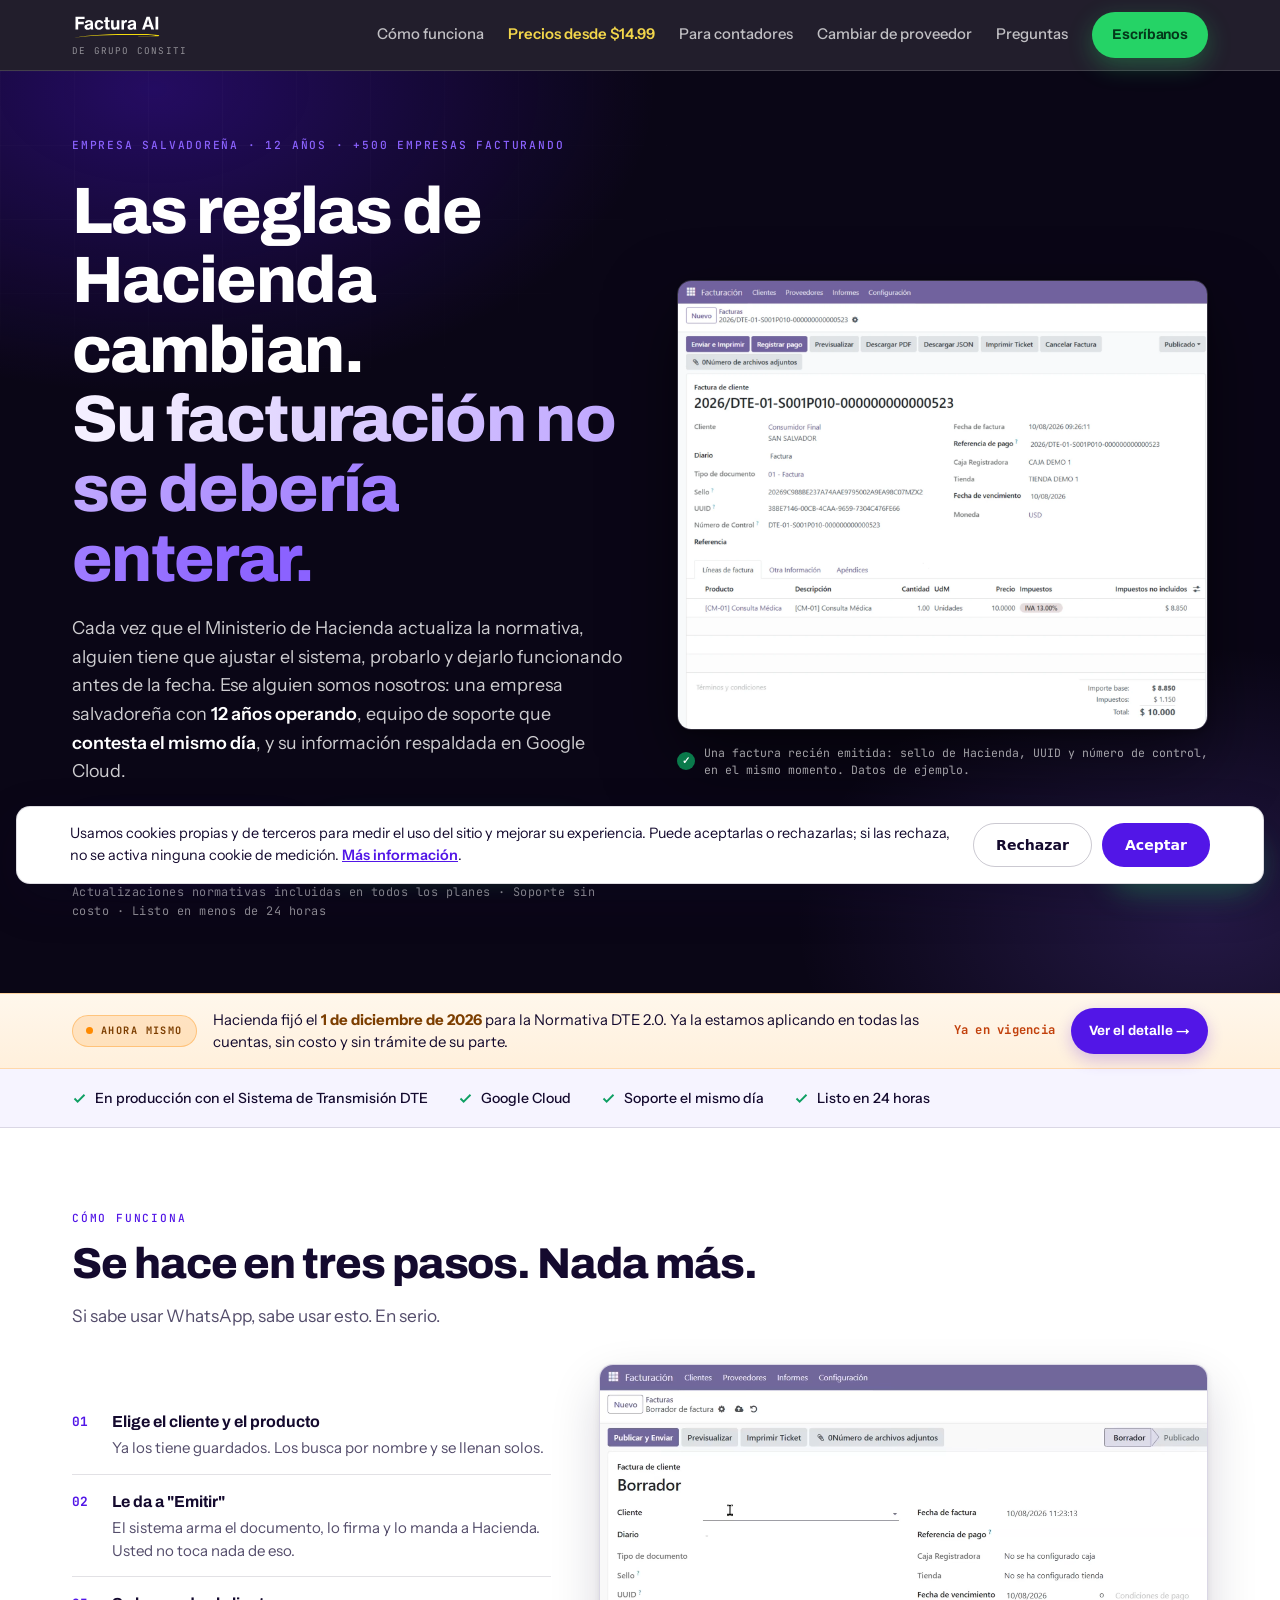
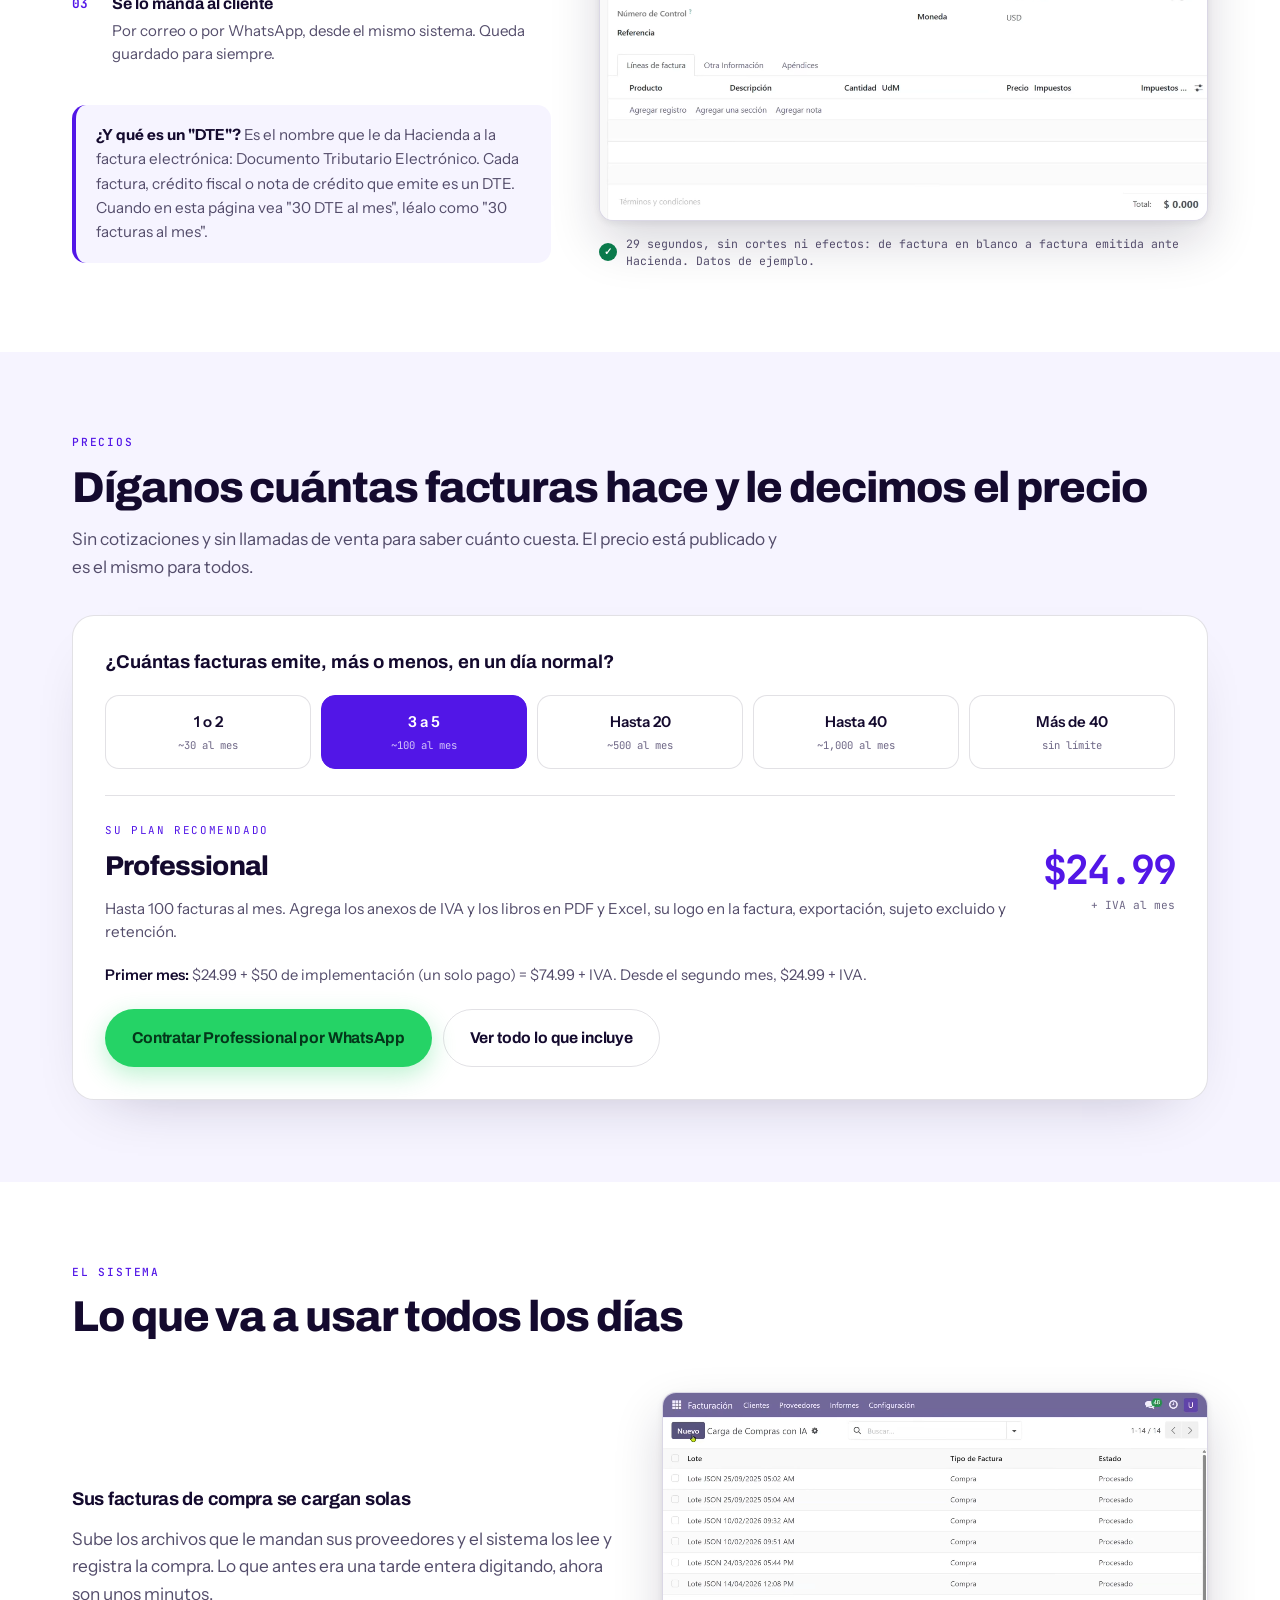
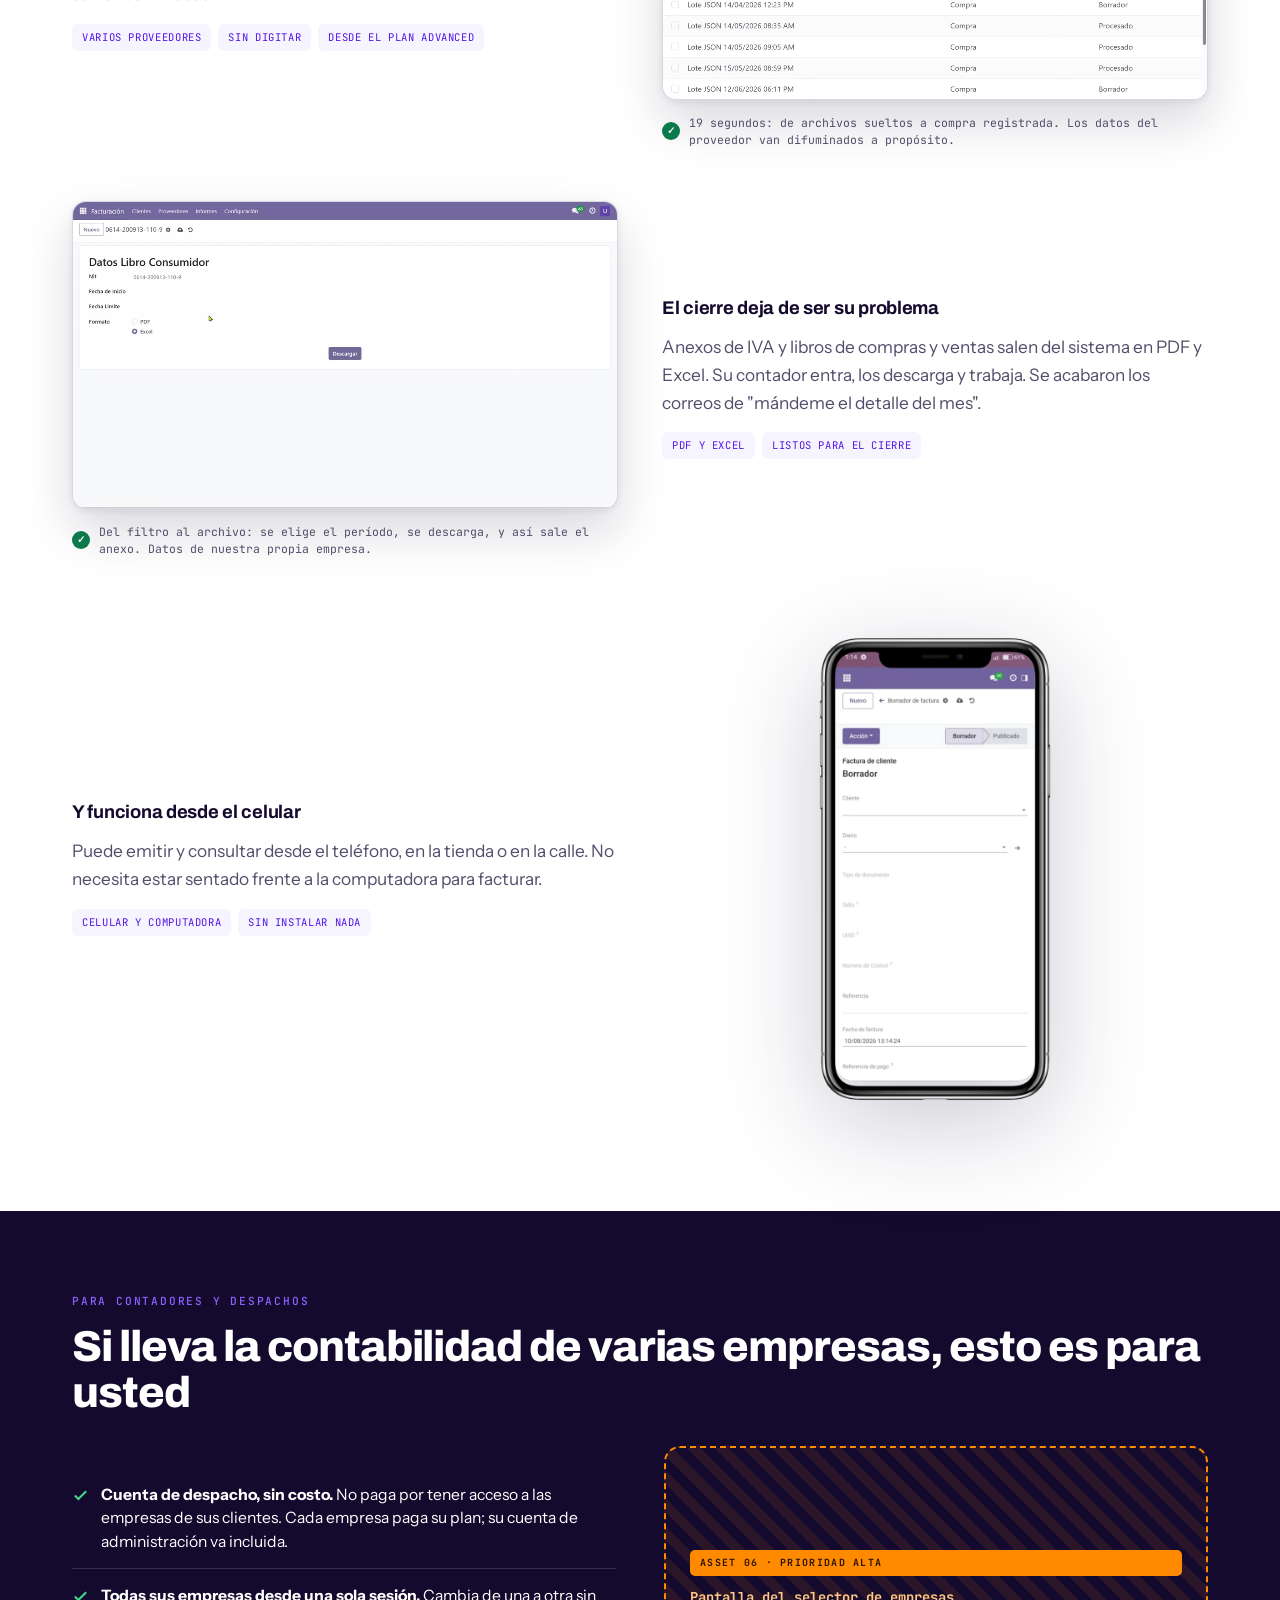
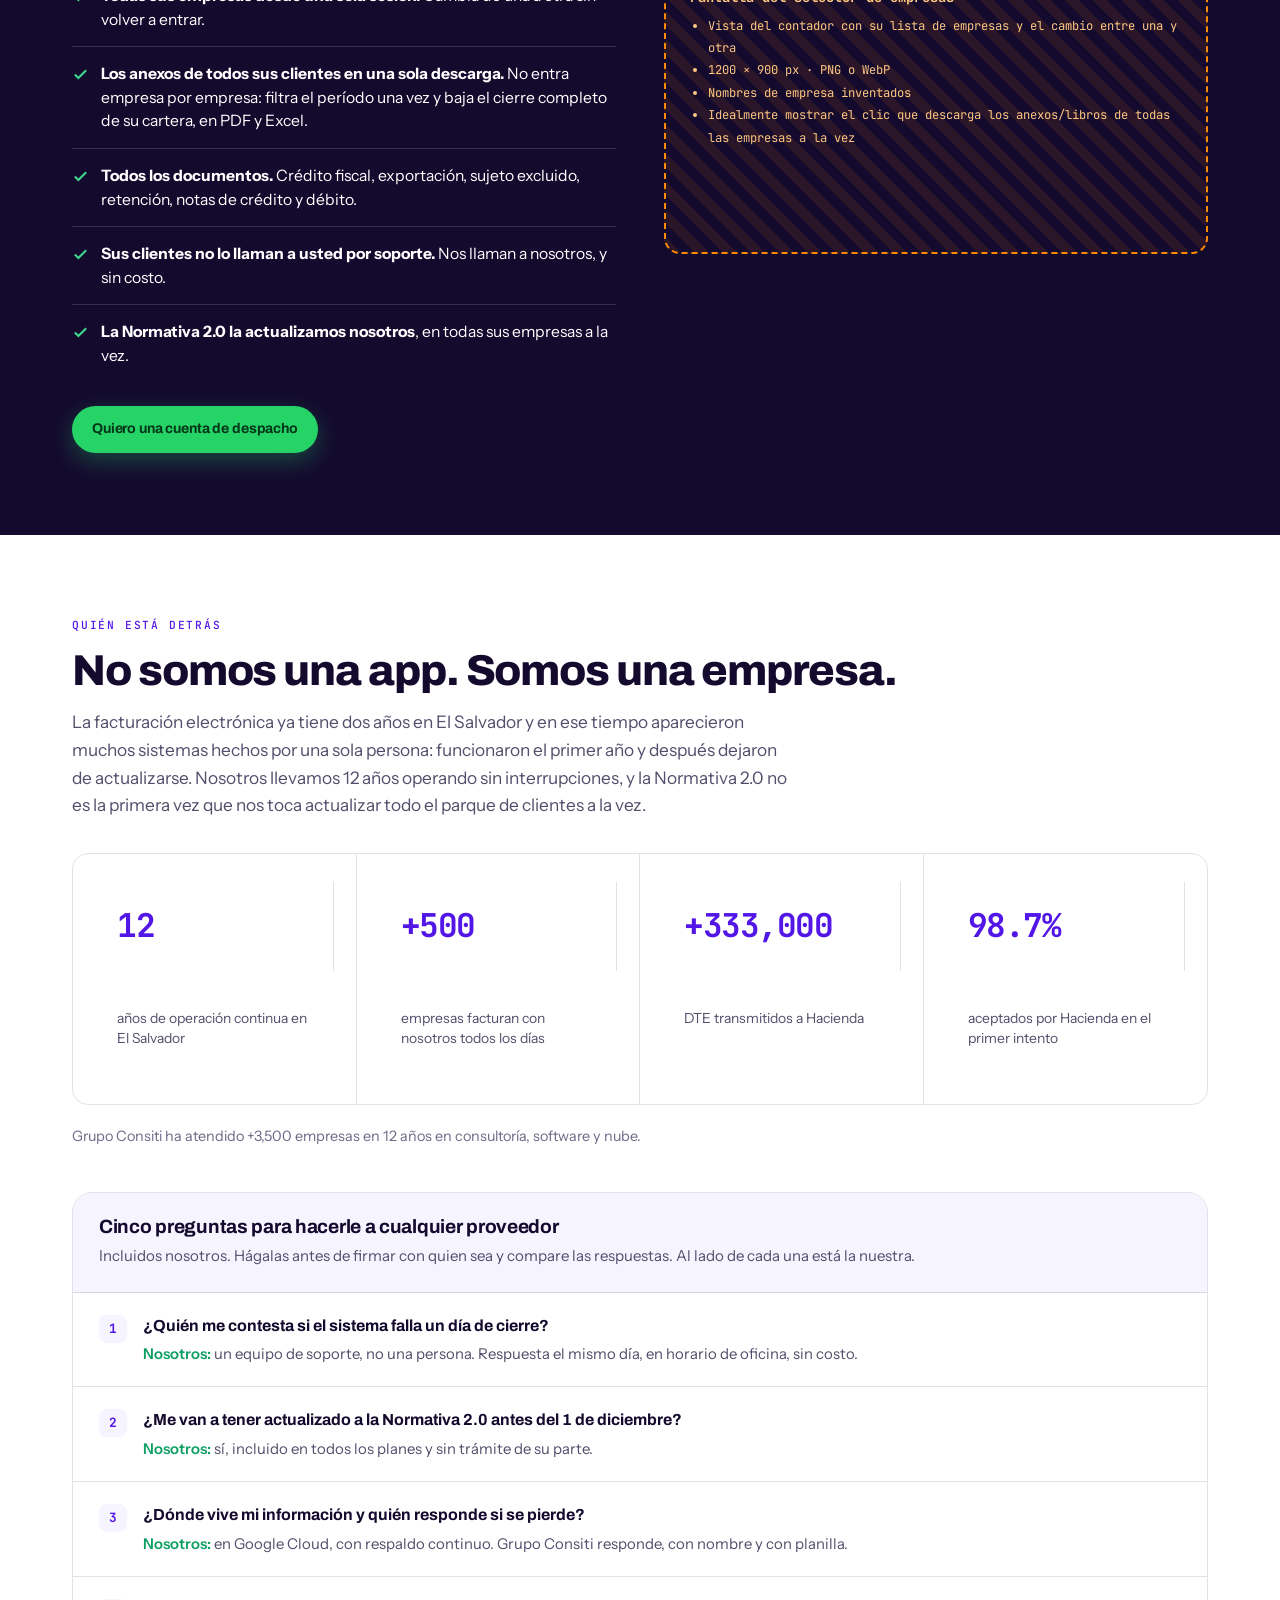
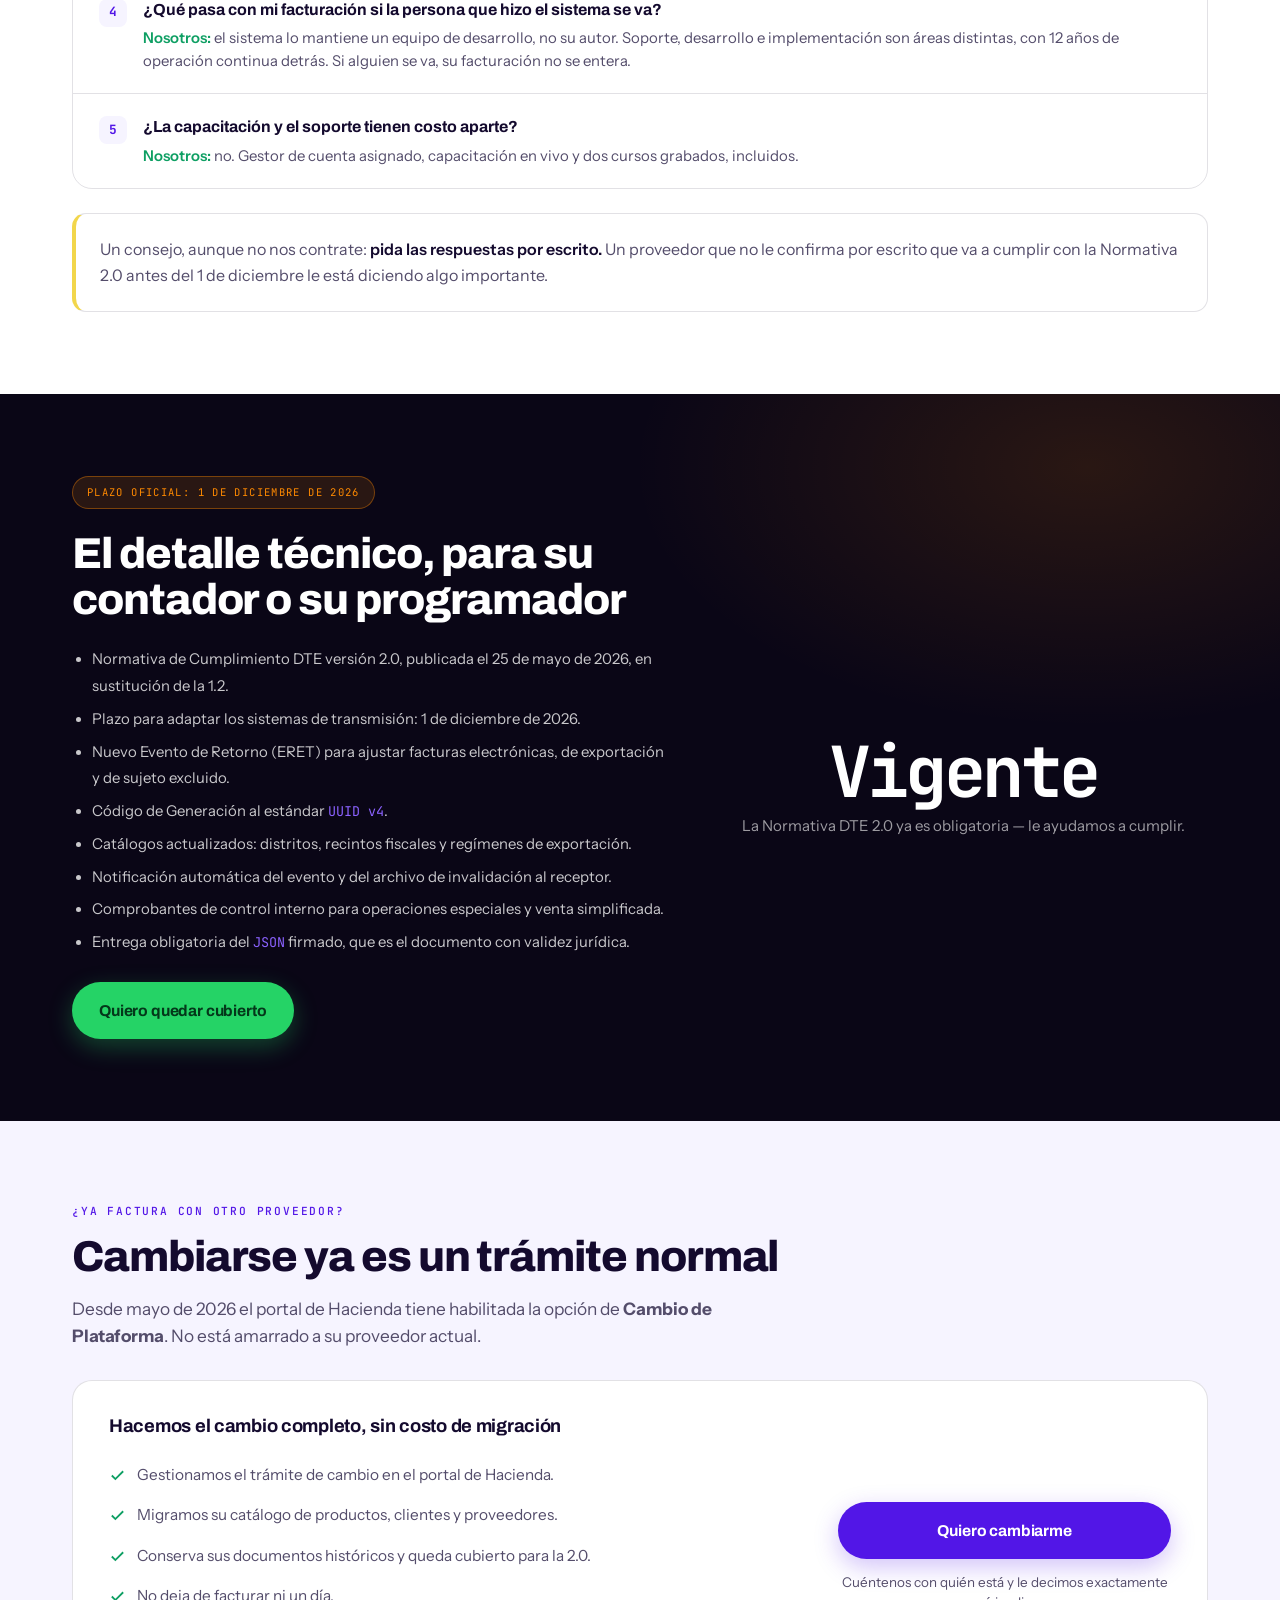
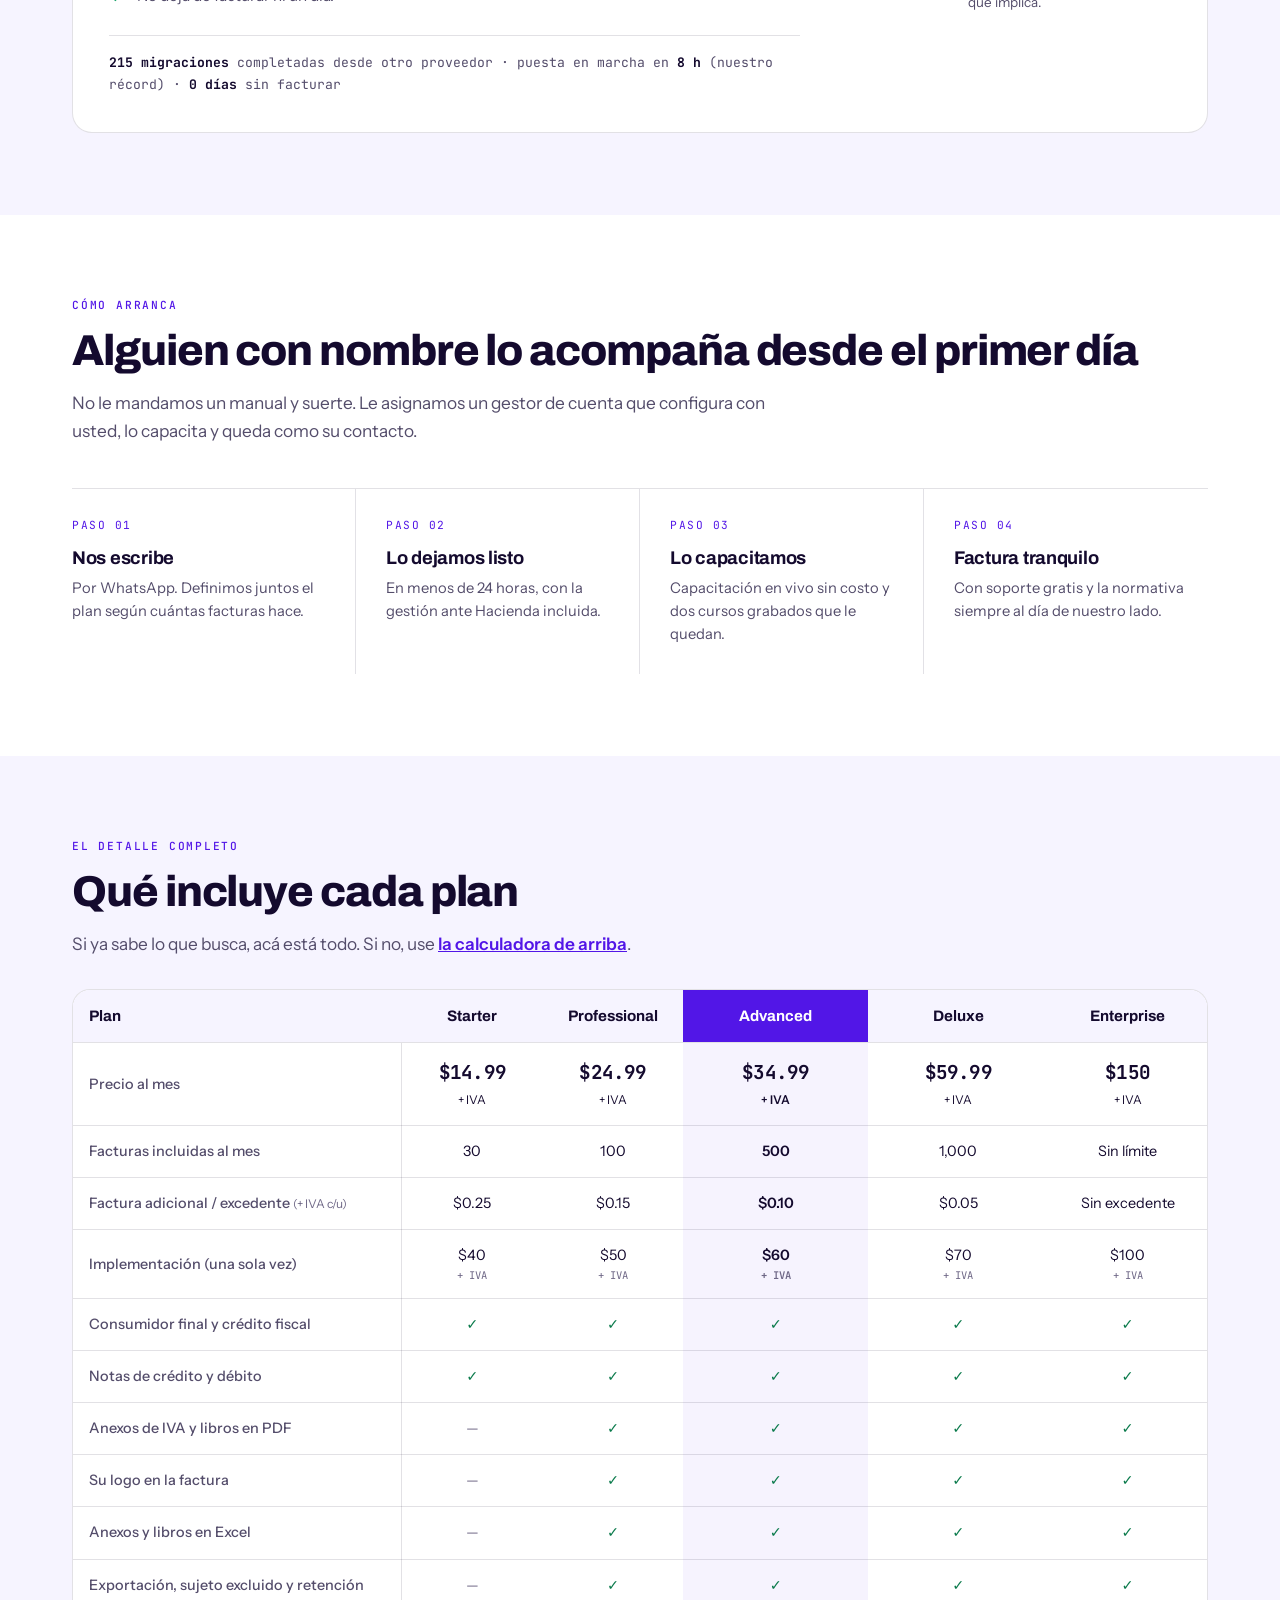
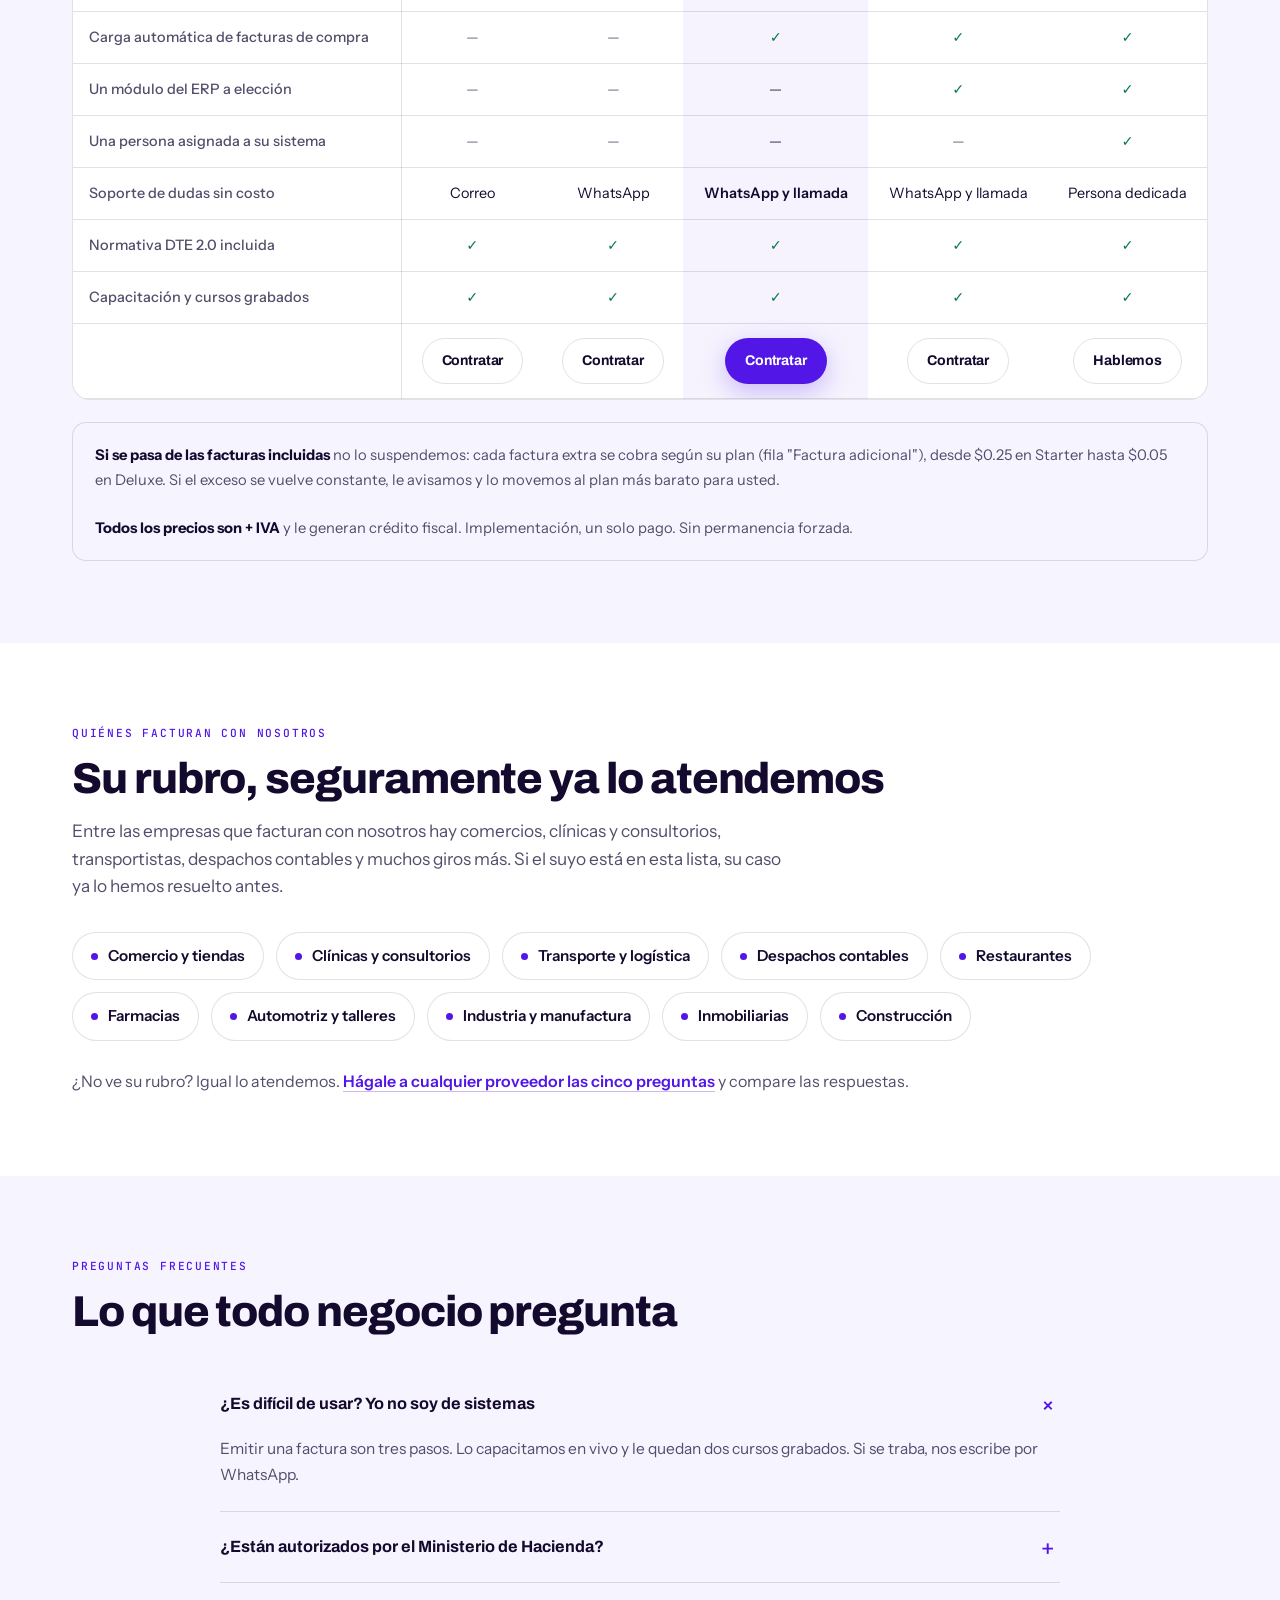
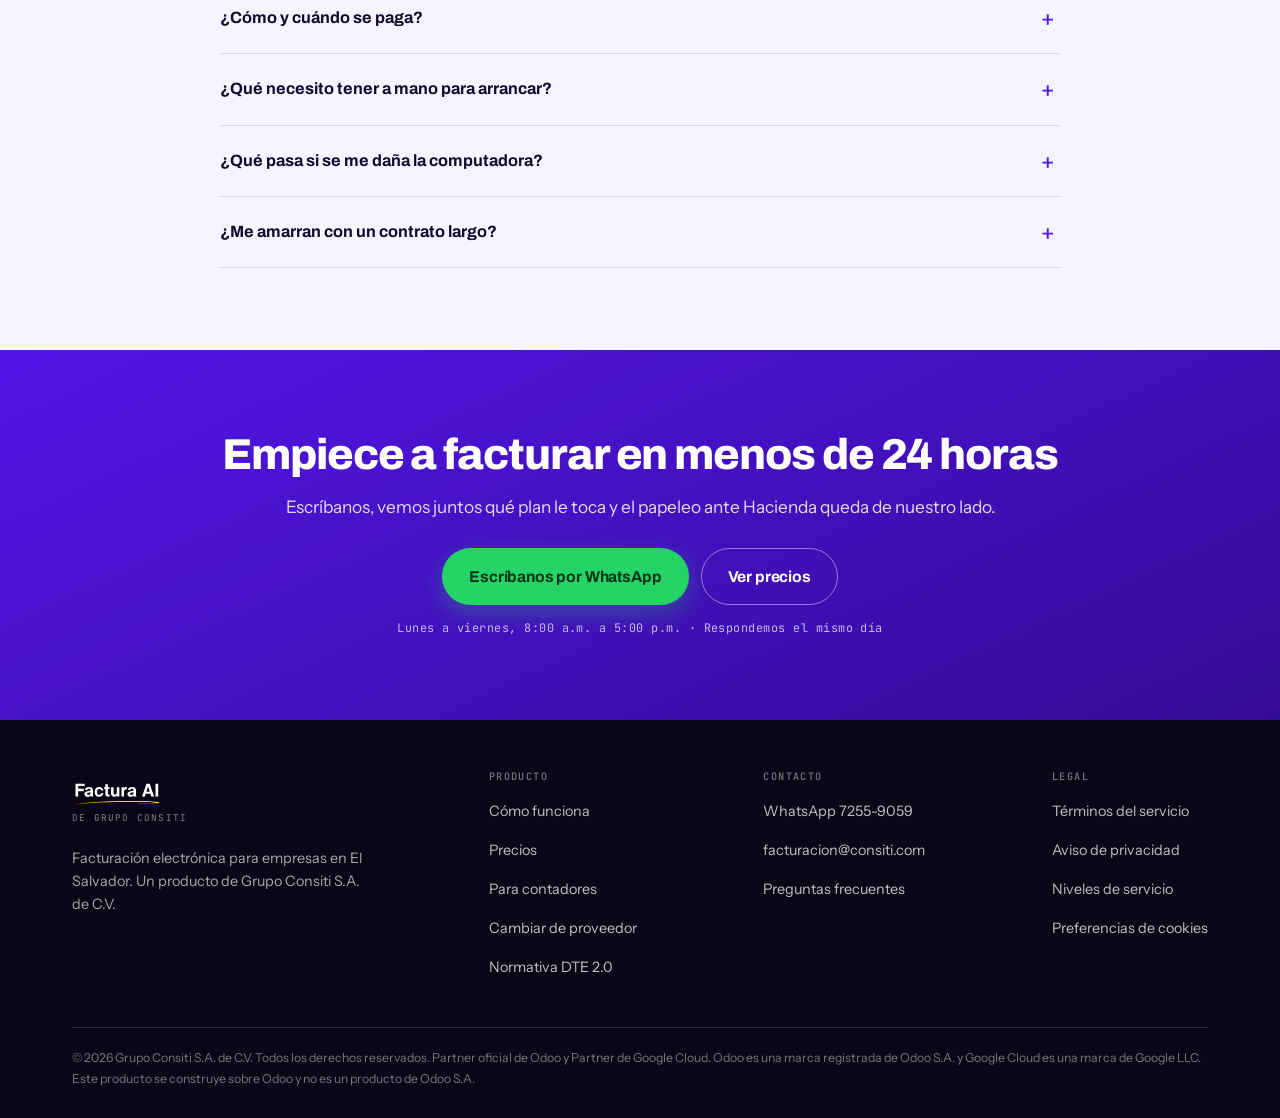
==== commit 27b6a0f8: "Consentimiento previo de cookies (cierra el hueco legal §5) El Meta Pixel y GA4 ya NO se cargan al e" ====
--- a/index.html
+++ b/index.html
@@ -20,60 +20,32 @@
 <link rel="icon" href="/assets/favicon.svg" type="image/svg+xml">
 
 <!-- ============================================================
-     META PIXEL  ·  Factura IA de Grupo Consiti
-     init + PageView aquí. Lead y ViewContent se disparan al final
-     del documento, junto con el envío a CAPI.
+     ANALITICA CON CONSENTIMIENTO PREVIO
+     El Meta Pixel y GA4 ya NO se cargan al entrar. Los carga
+     assets/consent.js SOLO si la persona acepta las cookies, para
+     cumplir con el consentimiento previo (aviso de privacidad, §5).
+
+     - Pixel de Meta: el ID va en CONSENT_CFG.pixelId.
+     - GA4: pegar el Measurement ID (G-XXXXXXXXXX) en GA4_ID; vacio = no carga.
+       Se saca en GA4 -> Administrar -> Flujos de datos -> (el flujo web).
+     - CAPI (server-side): el token vive en variables de entorno de Vercel;
+       ademas sendCAPI (al final del documento) no envia sin consentimiento.
+     El Measurement ID no es secreto; el token de CAPI si, y nunca va en el repo.
      ============================================================ -->
 <script>
-!function(f,b,e,v,n,t,s)
-{if(f.fbq)return;n=f.fbq=function(){n.callMethod?
-n.callMethod.apply(n,arguments):n.queue.push(arguments)};
-if(!f._fbq)f._fbq=n;n.push=n;n.loaded=!0;n.version='2.0';
-n.queue=[];t=b.createElement(e);t.async=!0;
-t.src=v;s=b.getElementsByTagName(e)[0];
-s.parentNode.insertBefore(t,s)}(window, document,'script',
-'https://connect.facebook.net/en_US/fbevents.js');
-fbq('init', '27890392917235121');
-fbq('track', 'PageView');
+  var GA4_ID = "";                 /* <- pegar aquí el G-XXXXXXXXXX */
+  window.GA4_ID = GA4_ID;
+  window.CONSENT_CFG = { pixelId: "27890392917235121", ga4Id: GA4_ID };
+  window.dataLayer = window.dataLayer || [];
+
+  /* Un solo punto de entrada para eventos GA4. No dispara sin consentimiento,
+     sin Measurement ID, ni sin la librería cargada. El dataLayer.push se
+     mantiene por si algún día entra un contenedor de GTM. */
+  function trackGA(evento, params){
+    try{ if (window.__consentGranted && window.gtag && GA4_ID) window.gtag("event", evento, params || {}); }catch(e){}
+  }
 </script>
-<noscript><img height="1" width="1" style="display:none" alt=""
-src="https://www.facebook.com/tr?id=27890392917235121&ev=PageView&noscript=1" /></noscript>
-
-<!-- ============================================================
-     GOOGLE ANALYTICS 4  ·  Factura IA de Grupo Consiti
-
-     PARA ACTIVARLO: poné el Measurement ID de la propiedad GA4 en
-     GA4_ID, con el formato "G-XXXXXXXXXX". Se saca en GA4 →
-     Administrar → Flujos de datos → (el flujo web).
-
-     El Measurement ID NO es un secreto: viaja en el HTML público y
-     así debe ser. El que nunca va en el repo es el token de CAPI.
-
-     Con GA4_ID vacío no se carga la librería ni se dispara nada: la
-     página funciona igual. Mismo criterio que /api/capi.
-     ============================================================ -->
-<script>
-var GA4_ID = "";   /* <- pegar aquí el G-XXXXXXXXXX */
-
-window.dataLayer = window.dataLayer || [];
-function gtag(){ dataLayer.push(arguments); }
-
-if (GA4_ID) {
-  var _ga = document.createElement("script");
-  _ga.async = true;
-  _ga.src = "https://www.googletagmanager.com/gtag/js?id=" + GA4_ID;
-  document.head.appendChild(_ga);
-  gtag("js", new Date());
-  gtag("config", GA4_ID);
-}
-
-/* Un solo punto de entrada para los eventos. Si GA4 no está configurado
-   no hace nada, pero el dataLayer.push se mantiene por si más adelante
-   entra un contenedor de GTM. */
-function trackGA(evento, params){
-  try{ if (GA4_ID) gtag("event", evento, params || {}); }catch(e){}
-}
-</script>
+<script src="assets/consent.js" defer></script>
 
 <link rel="preconnect" href="https://fonts.googleapis.com">
 <link rel="preconnect" href="https://fonts.gstatic.com" crossorigin>
@@ -1259,6 +1231,7 @@
         <a href="/terminos">Términos del servicio</a>
         <a href="/privacidad">Aviso de privacidad</a>
         <a href="/sla">Niveles de servicio</a>
+        <a href="#" onclick="if(window.openCookiePrefs)openCookiePrefs();return false;">Preferencias de cookies</a>
       </div>
     </div>
     <p class="legal">
@@ -1297,6 +1270,7 @@
 function getCookie(n){ var m=document.cookie.match('(^|;)\\s*'+n+'=([^;]+)'); return m?decodeURIComponent(m.pop()):''; }
 function newEventId(){ try{ return crypto.randomUUID(); }catch(e){ return 'ev-'+Date.now()+'-'+Math.random().toString(16).slice(2); } }
 function sendCAPI(eventName, eventId, customData){
+  if(!window.__consentGranted) return;   /* sin consentimiento no se envia a Meta */
   try{
     fetch('/api/capi', { method:'POST', keepalive:true, headers:{'content-type':'application/json'},
       body: JSON.stringify({ event_name:eventName, event_id:eventId, event_source_url:location.href,
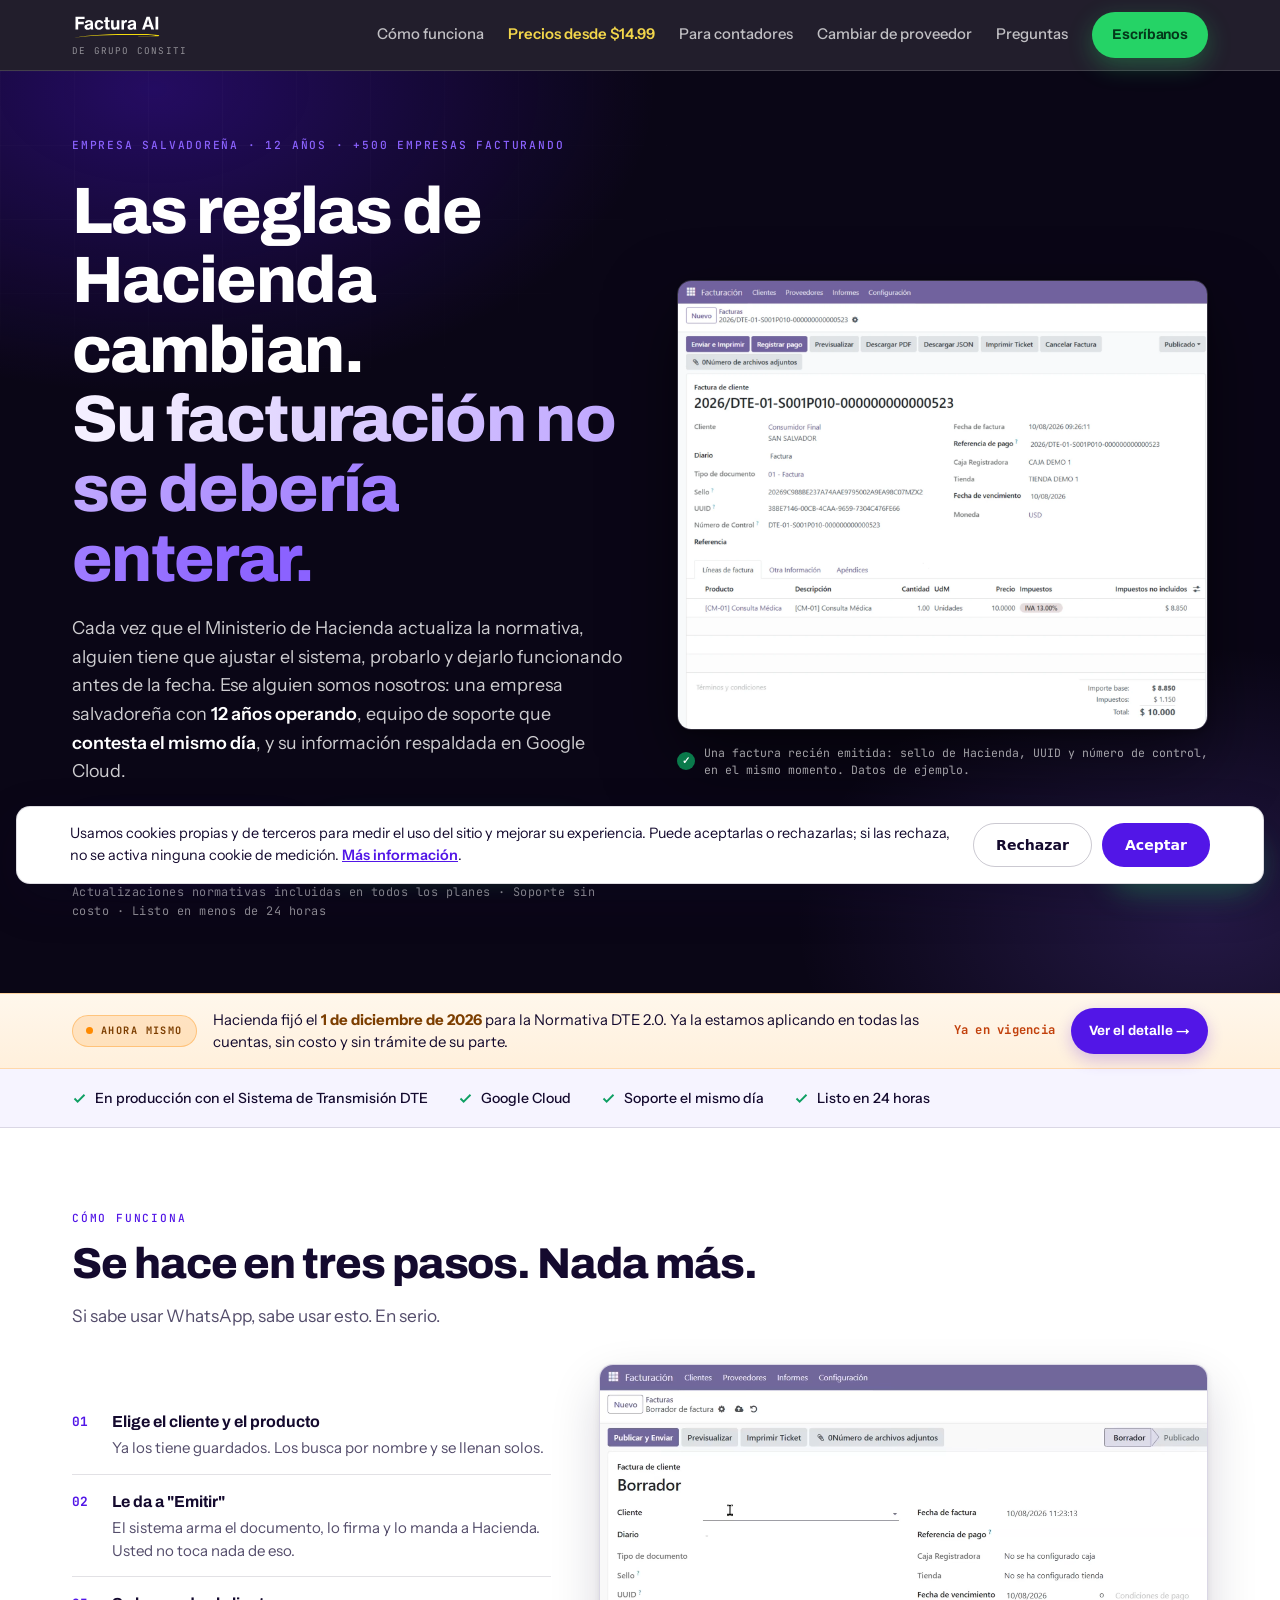
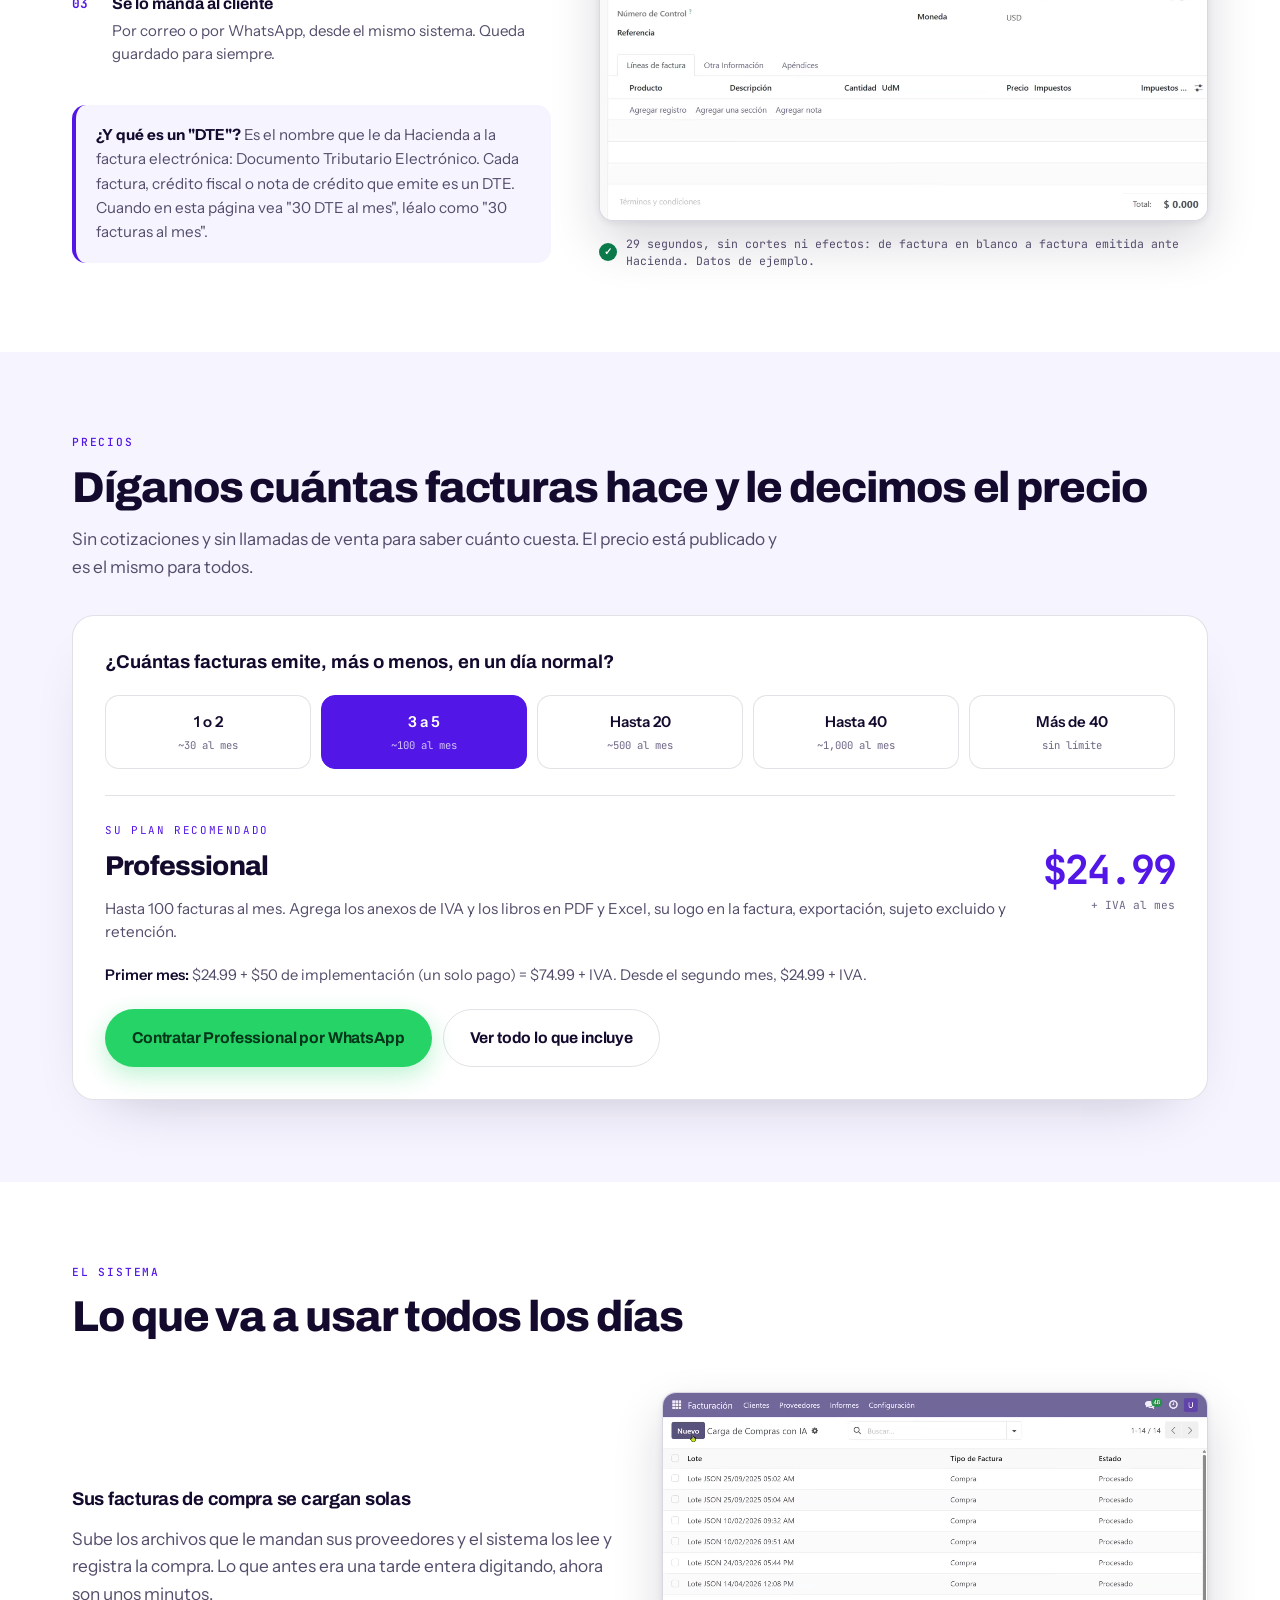
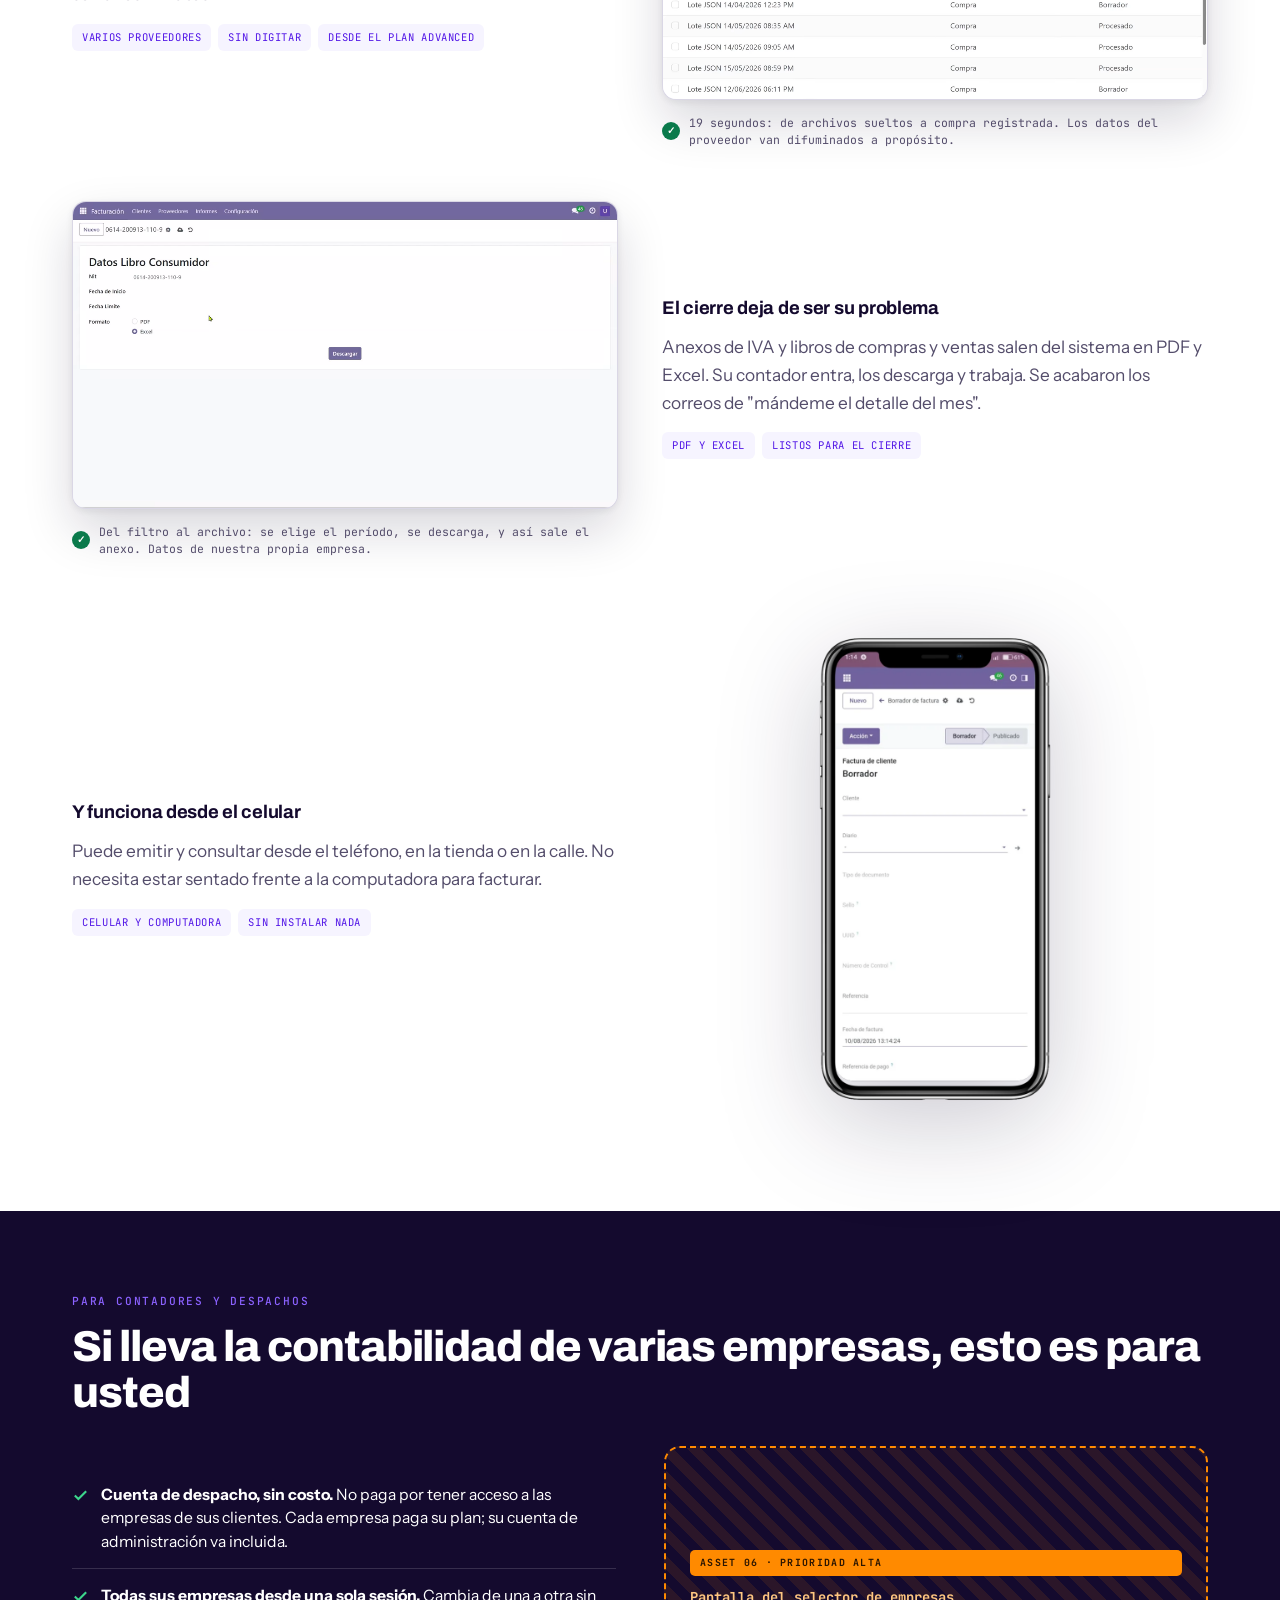
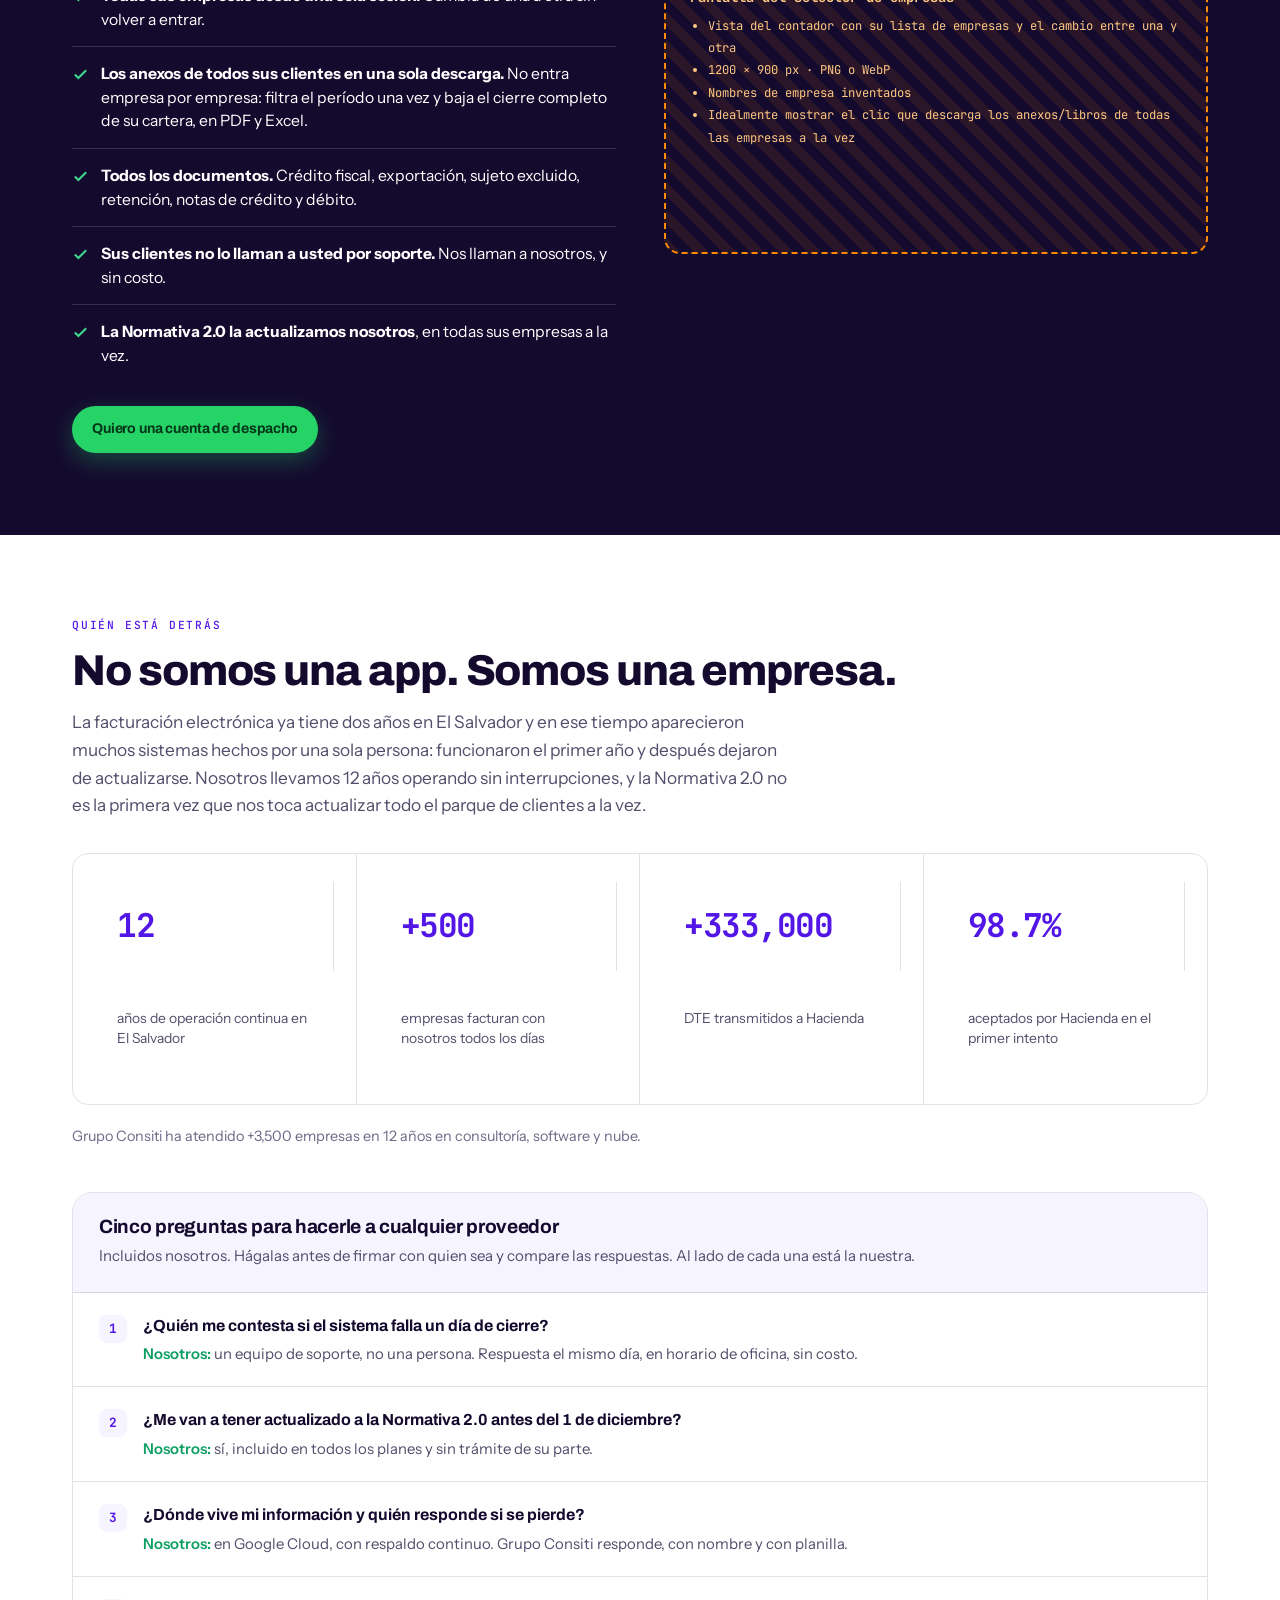
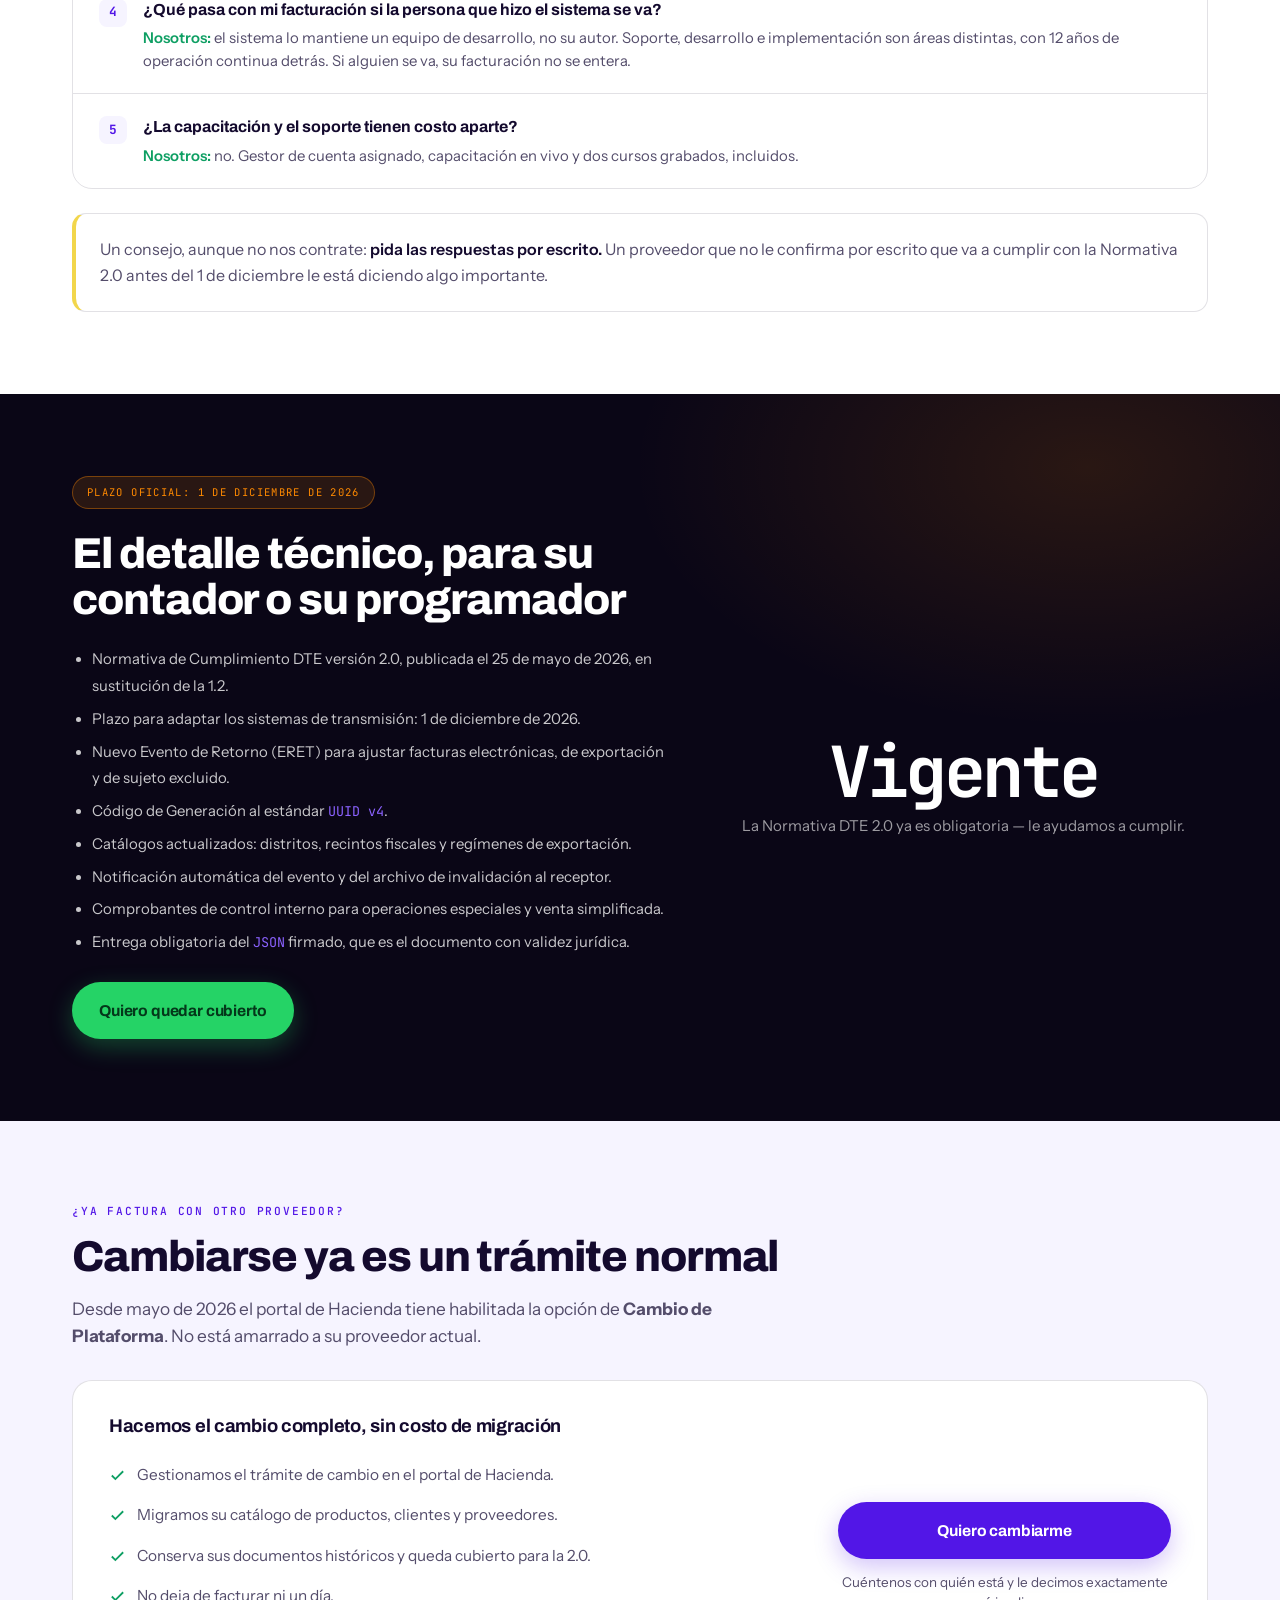
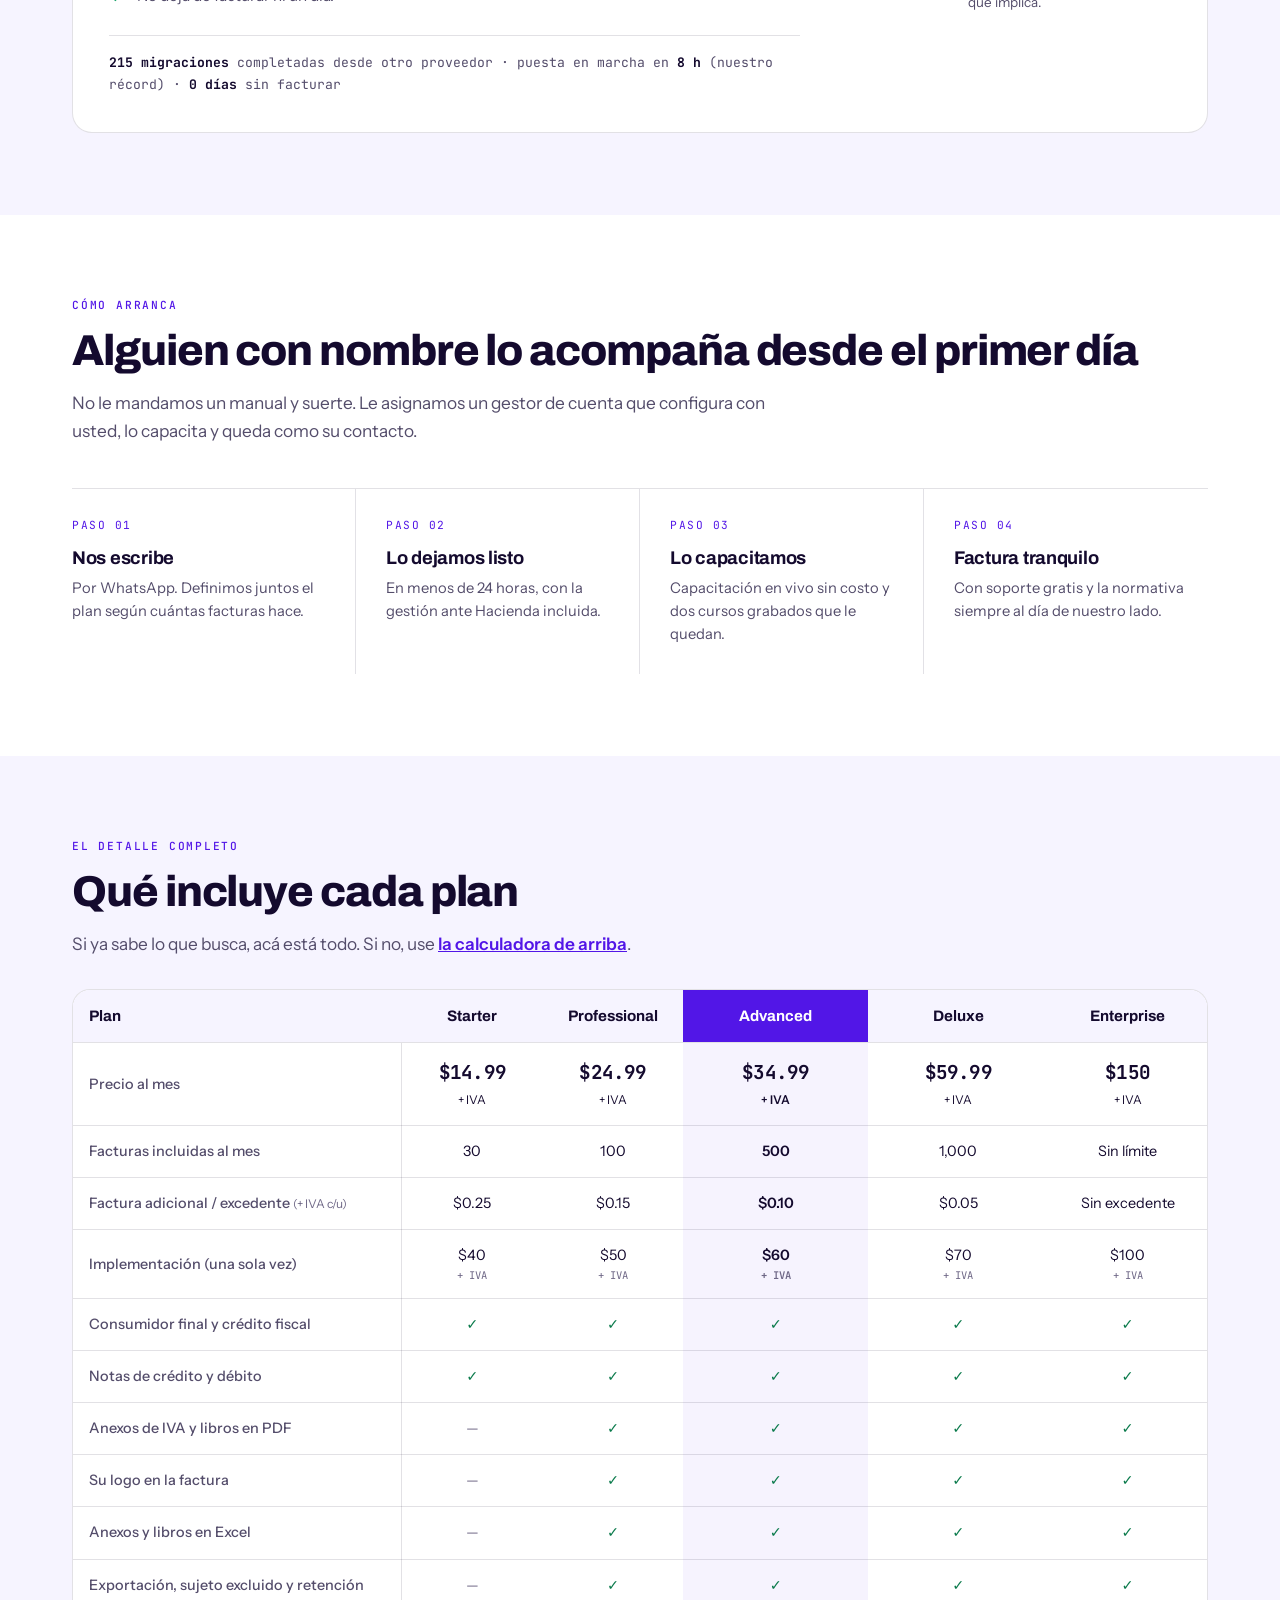
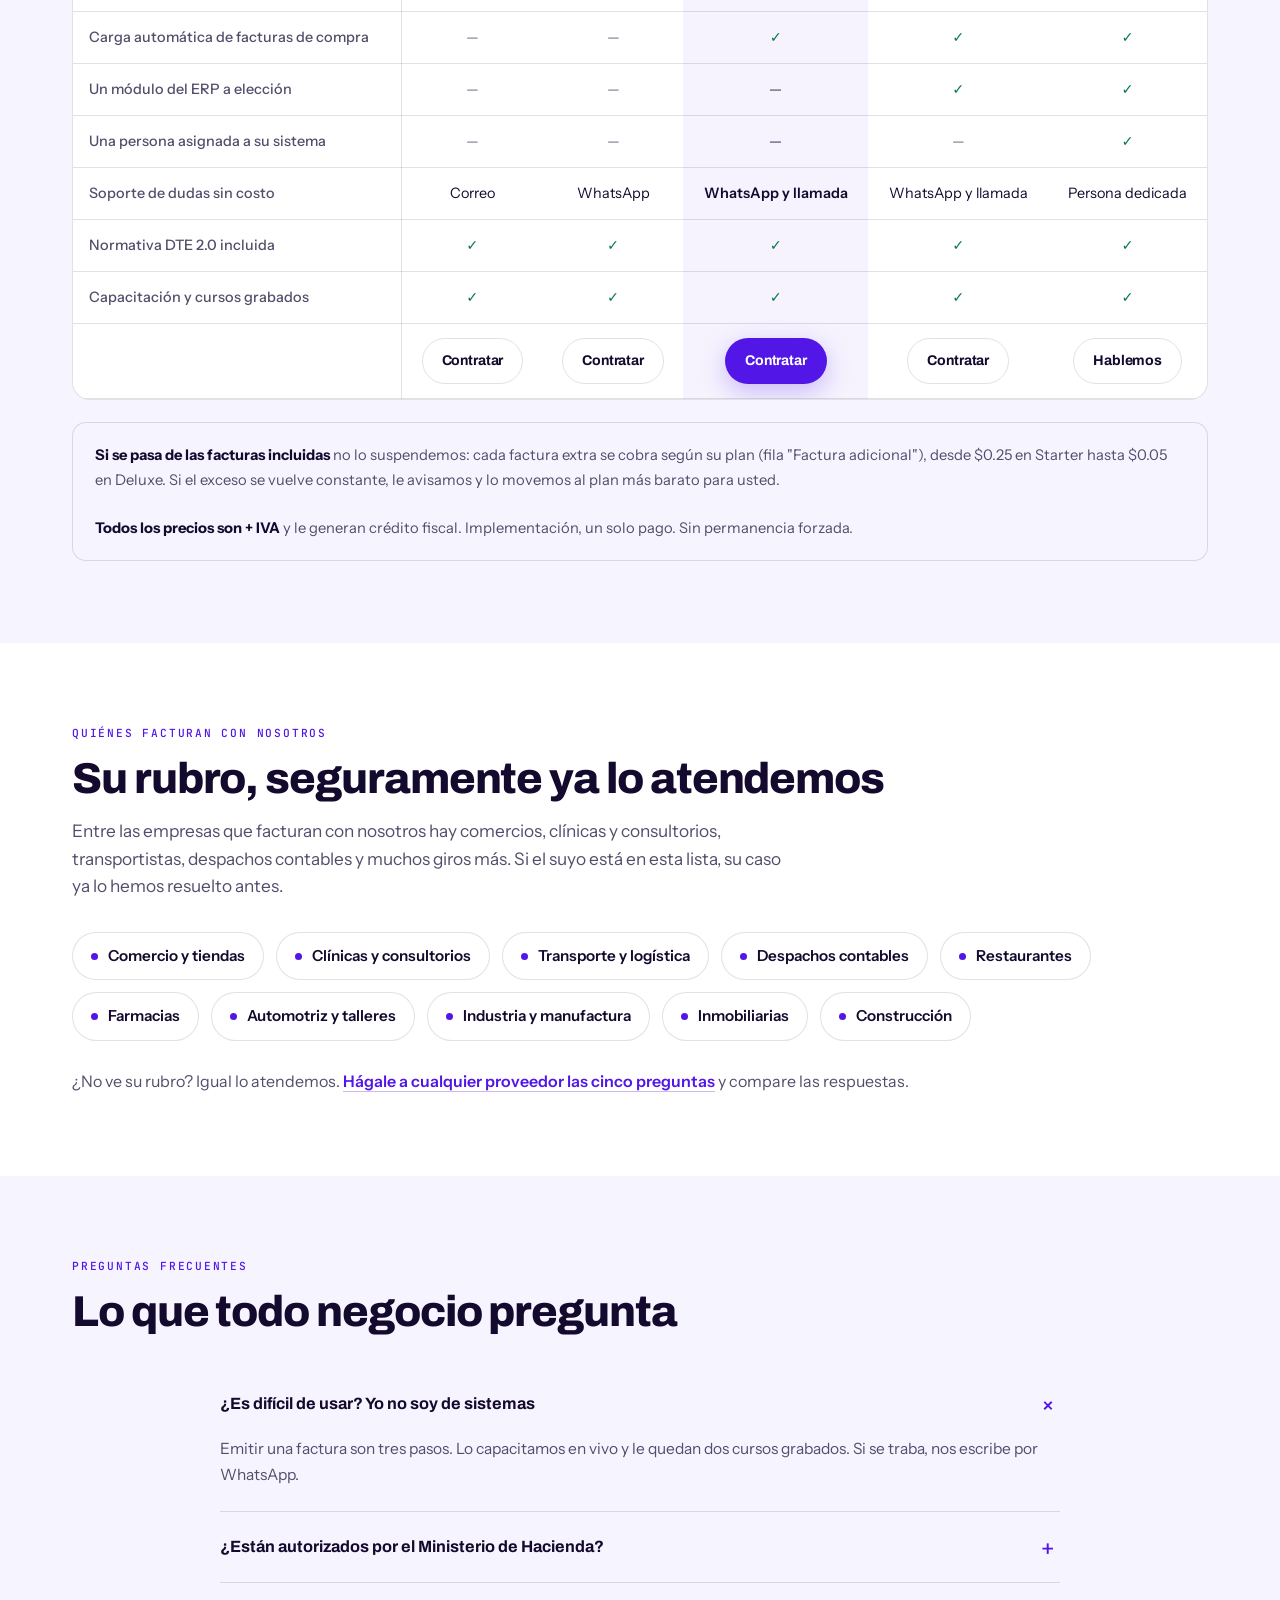
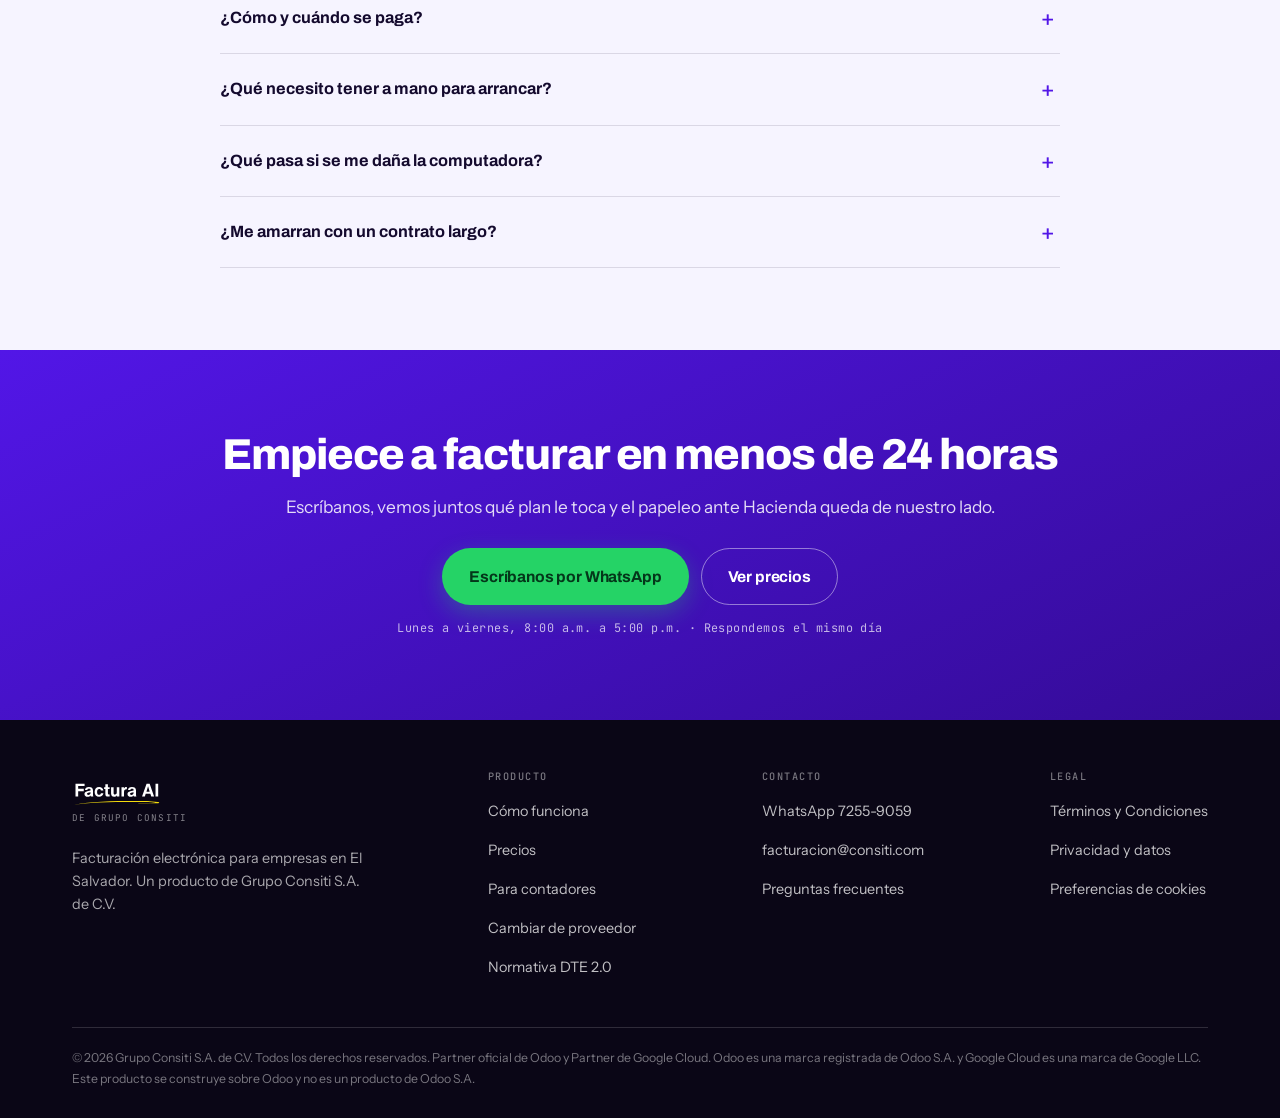
==== commit 62c6c95f: "Consolida las legales en una sola pagina y quita el SLA Decision de negocio: legales mas livianas, s" ====
--- a/index.html
+++ b/index.html
@@ -1228,9 +1228,8 @@
       </div>
       <div class="foot-col">
         <h4>Legal</h4>
-        <a href="/terminos">Términos del servicio</a>
-        <a href="/privacidad">Aviso de privacidad</a>
-        <a href="/sla">Niveles de servicio</a>
+        <a href="/terminos">Términos y Condiciones</a>
+        <a href="/terminos#s9">Privacidad y datos</a>
         <a href="#" onclick="if(window.openCookiePrefs)openCookiePrefs();return false;">Preferencias de cookies</a>
       </div>
     </div>
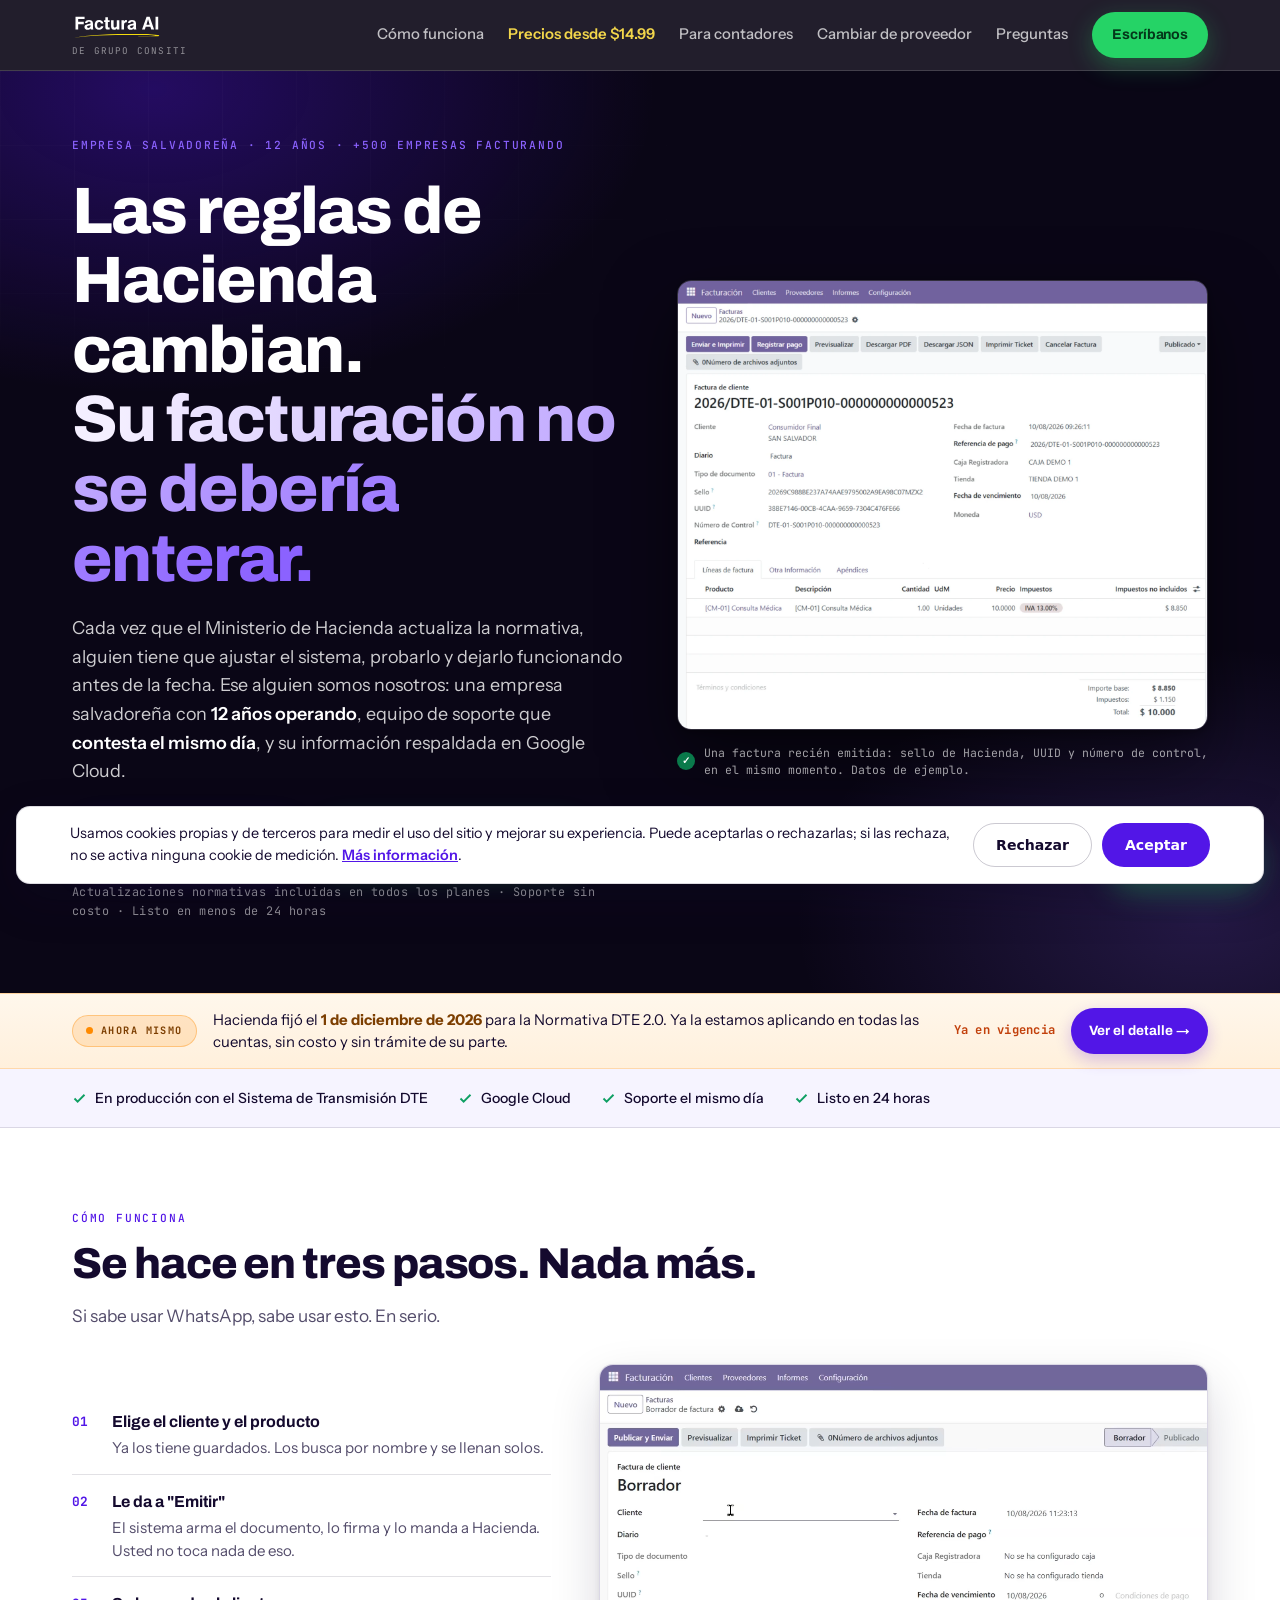
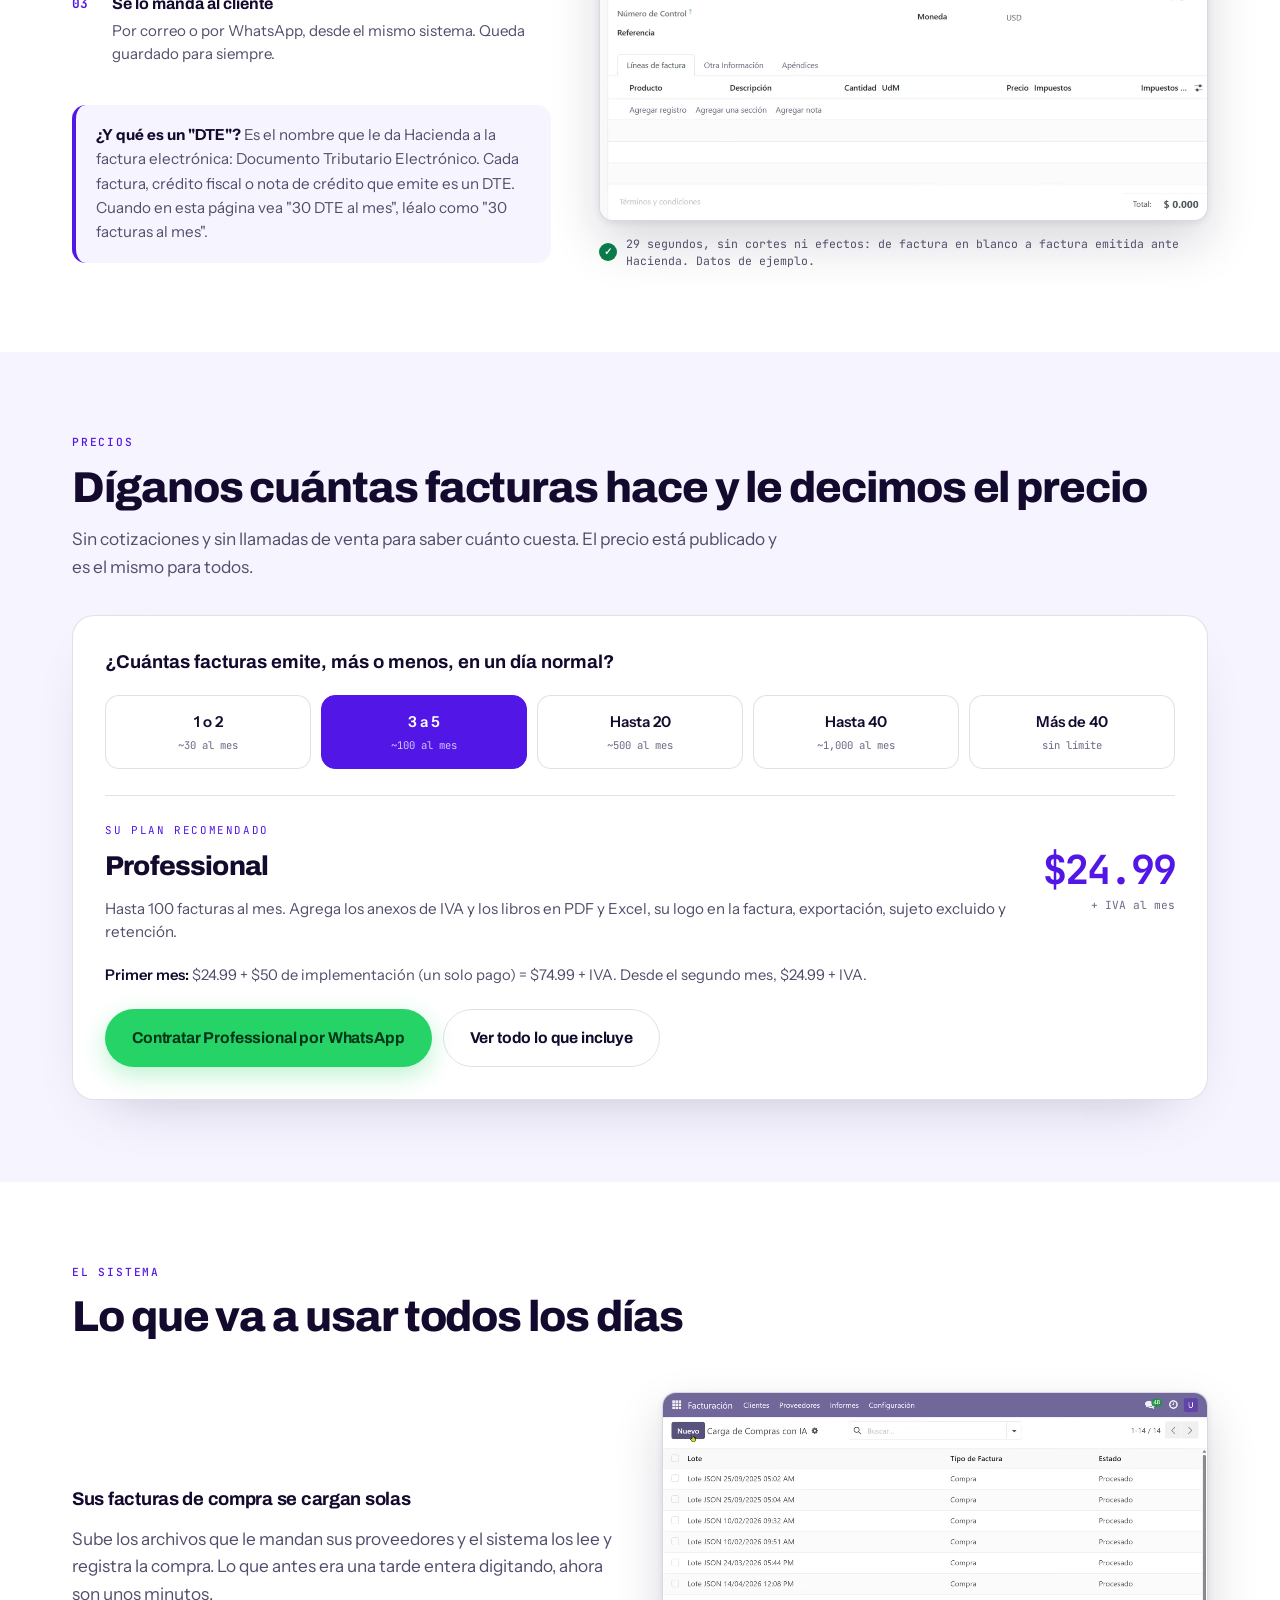
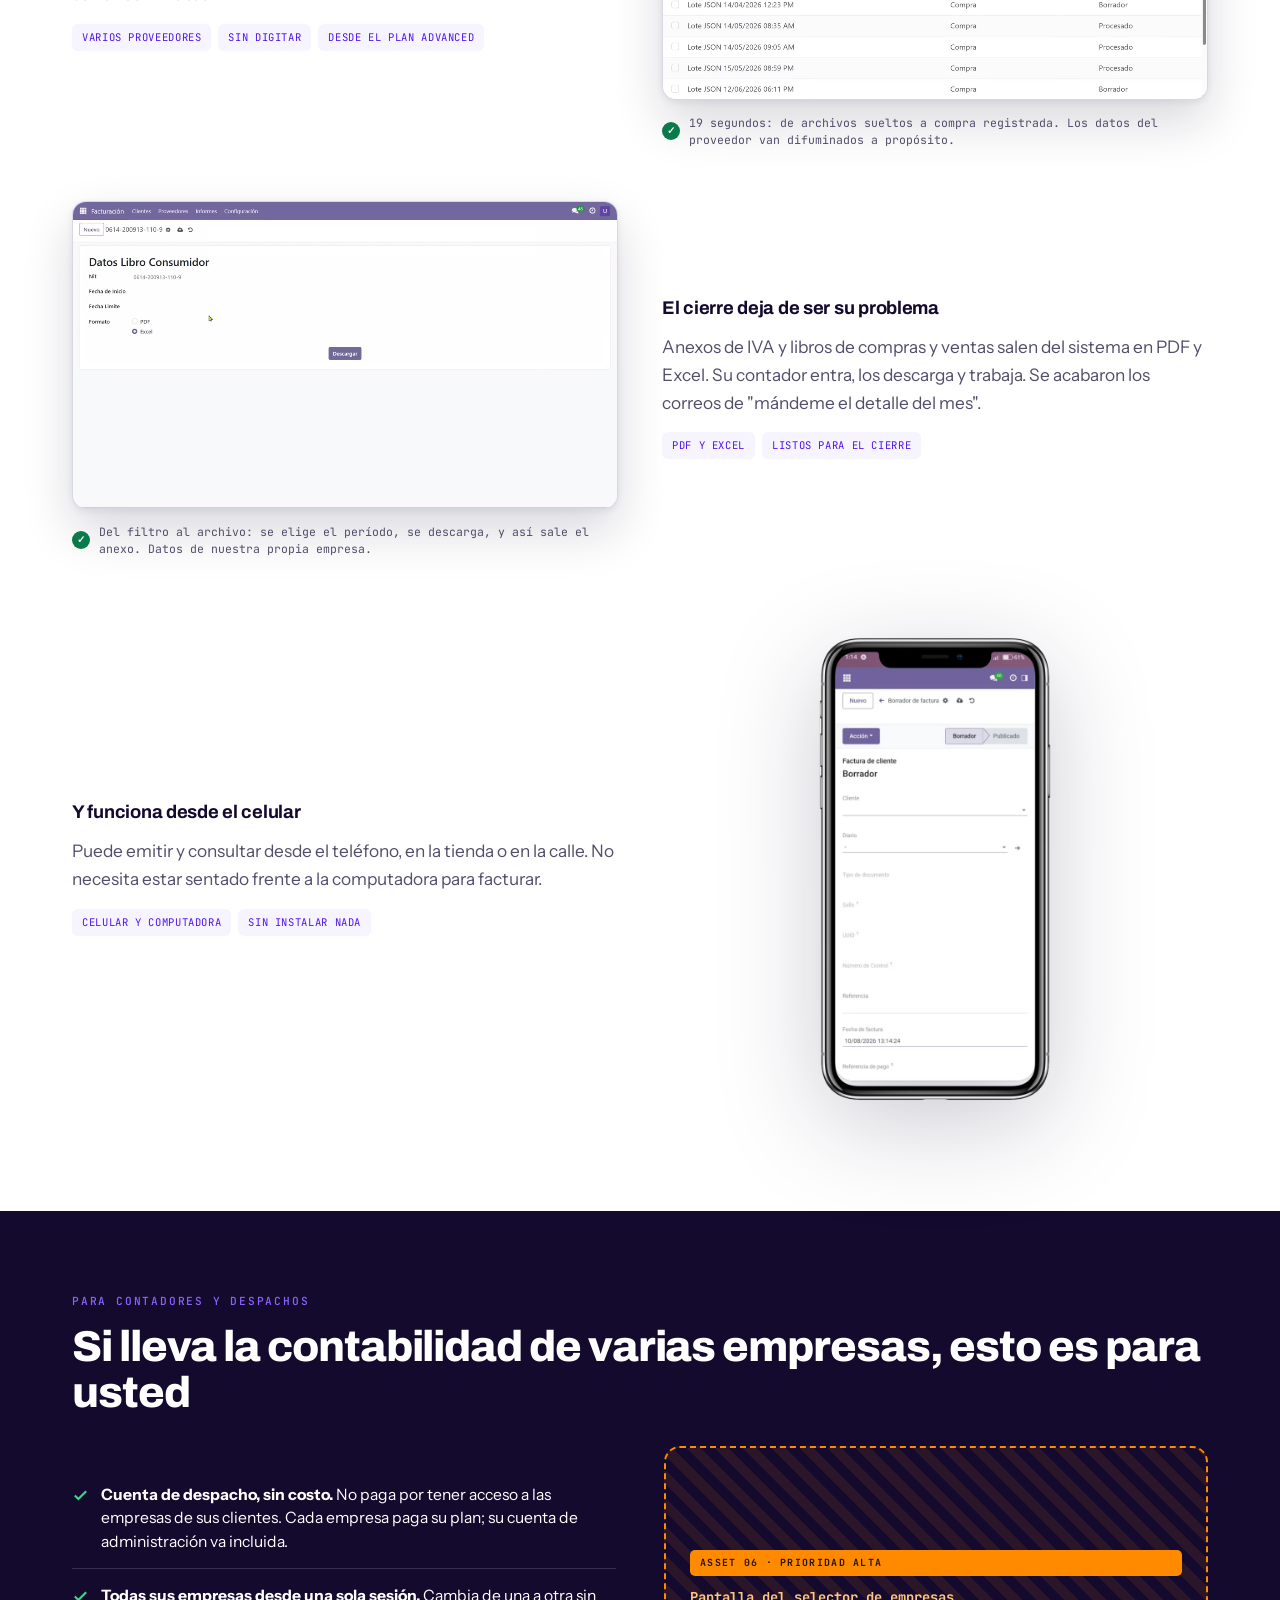
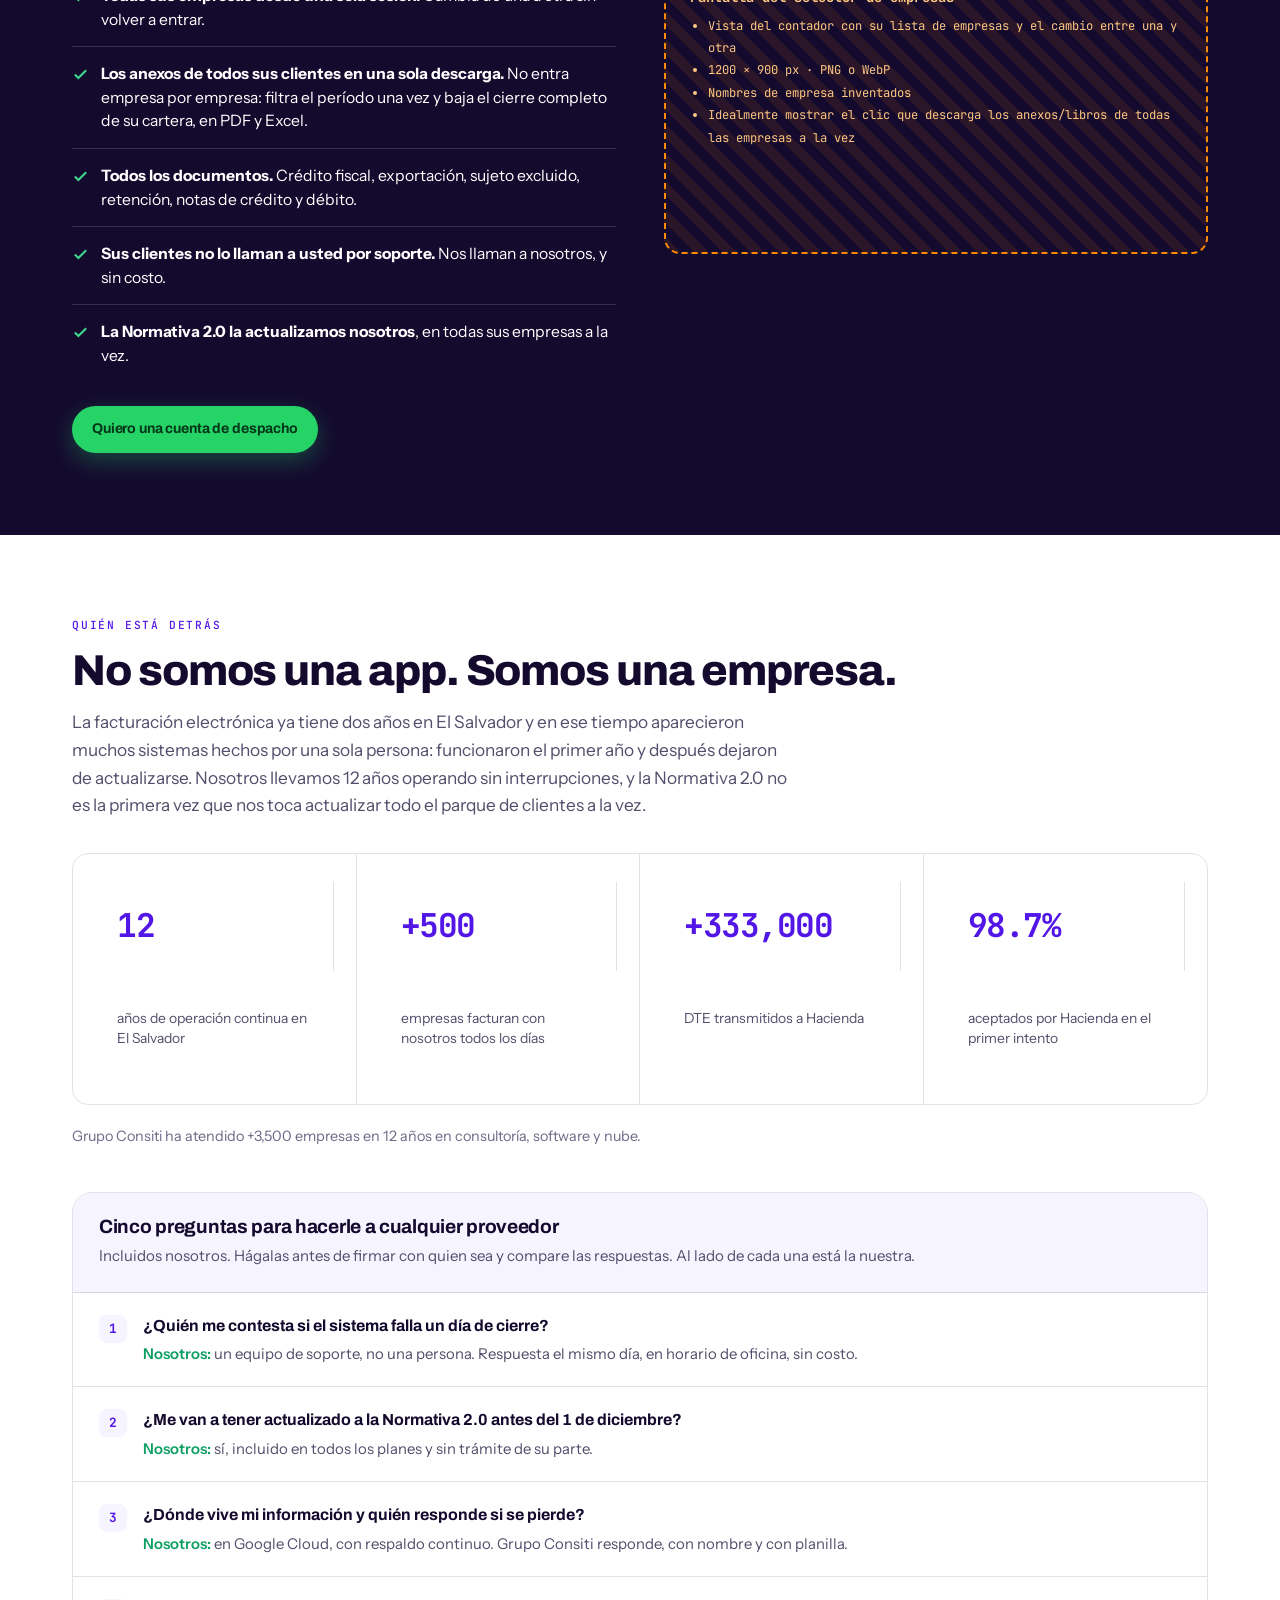
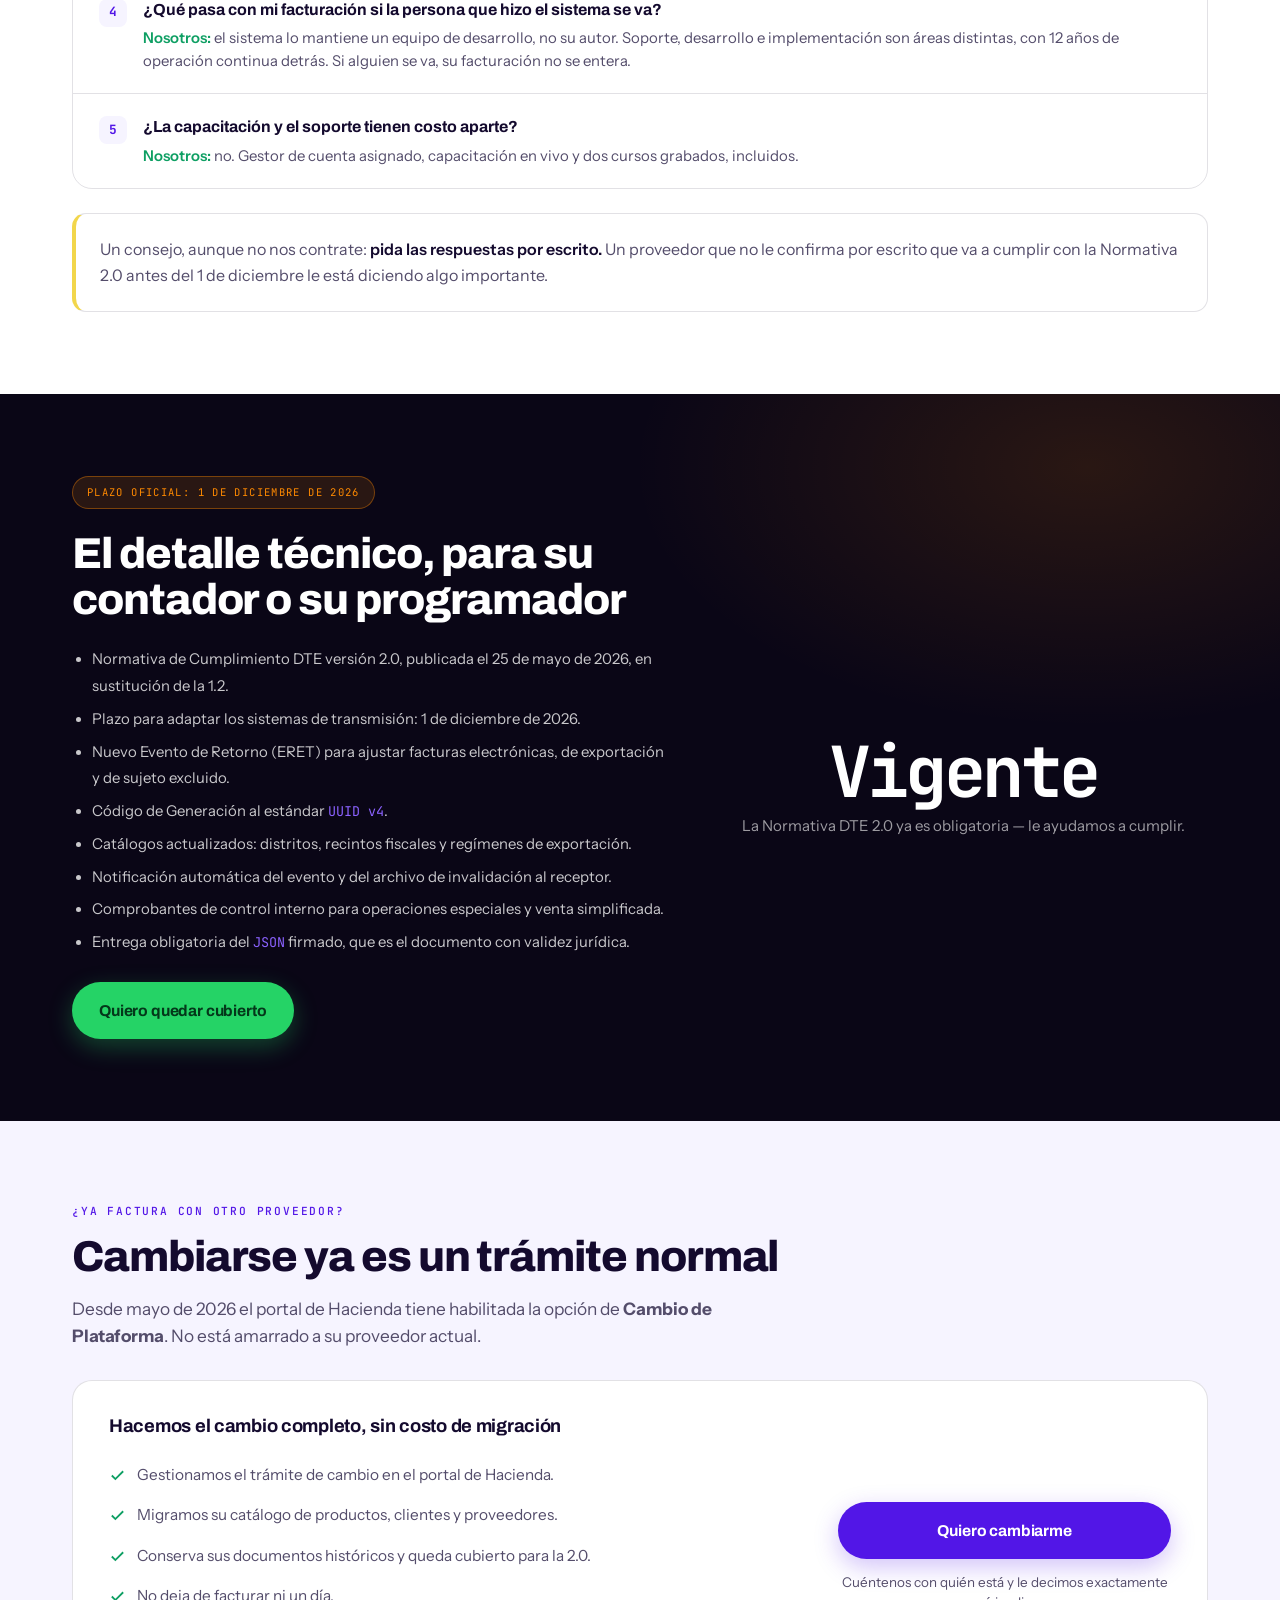
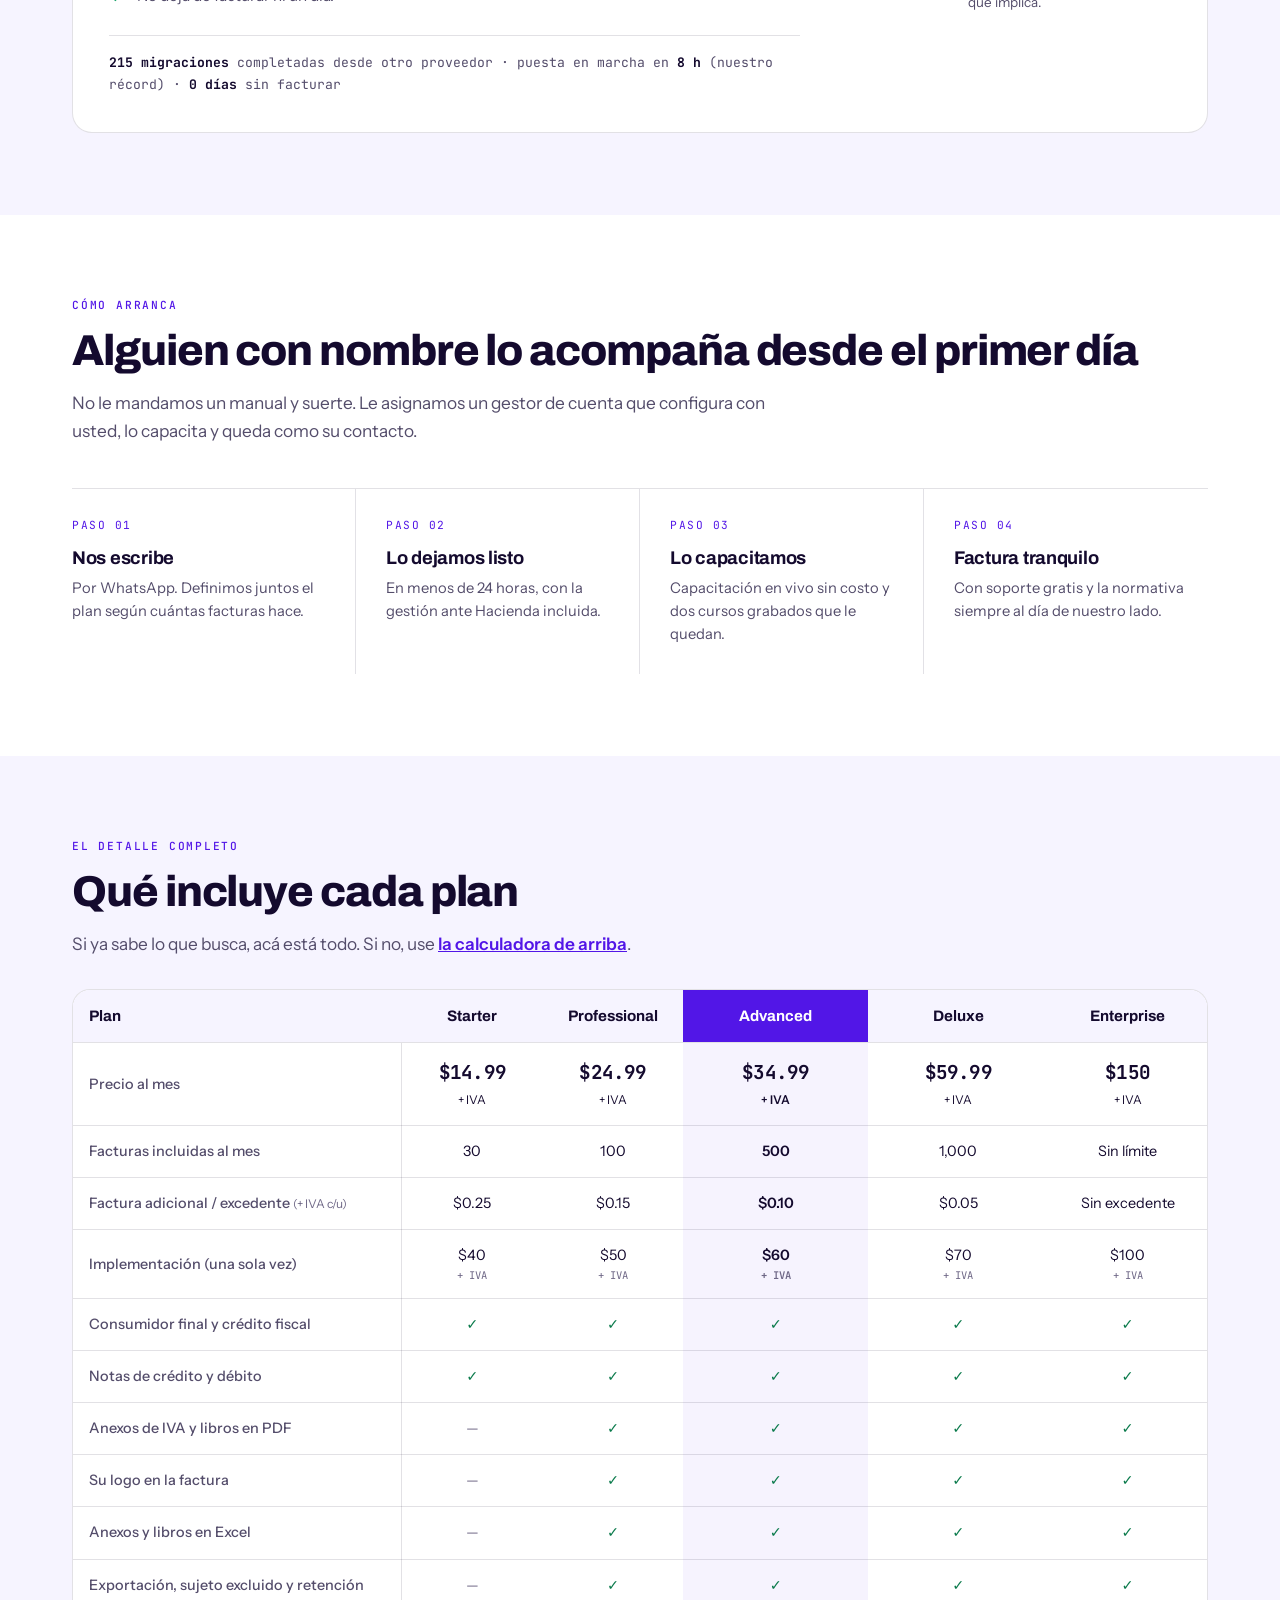
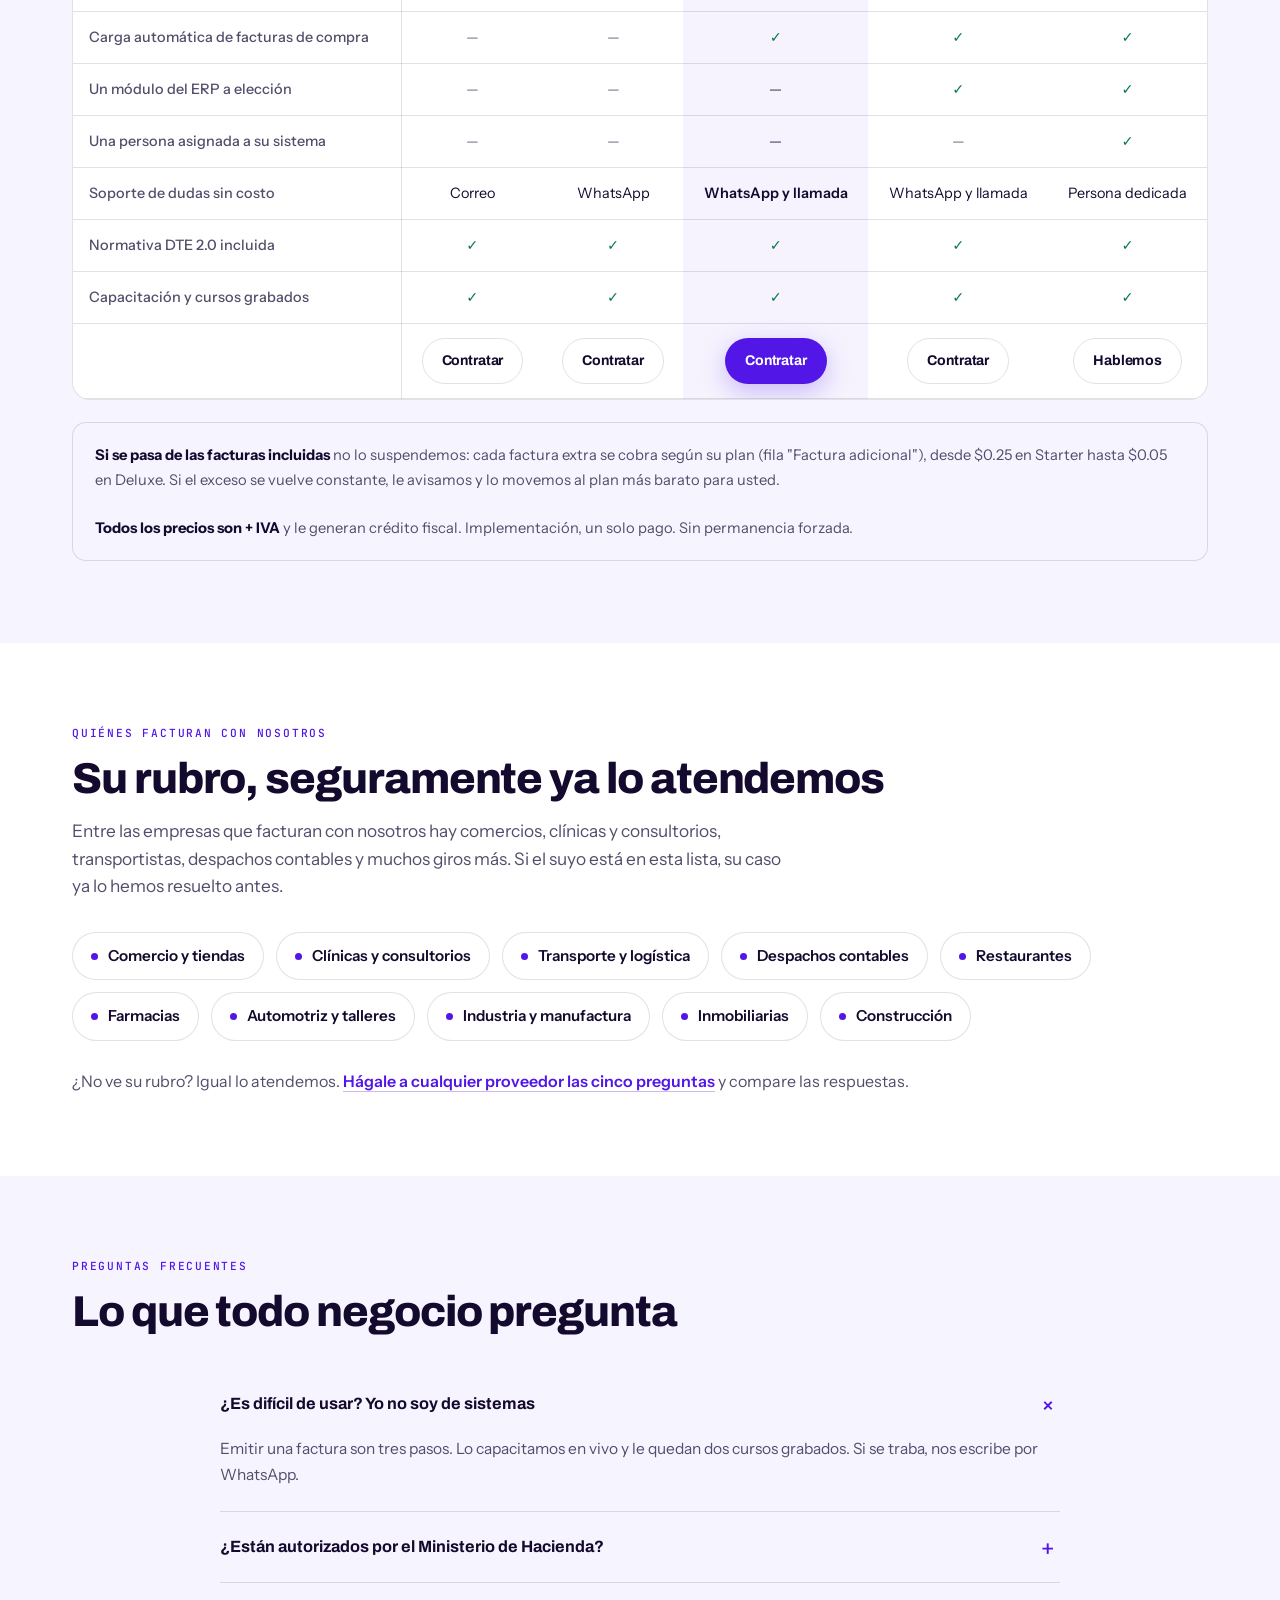
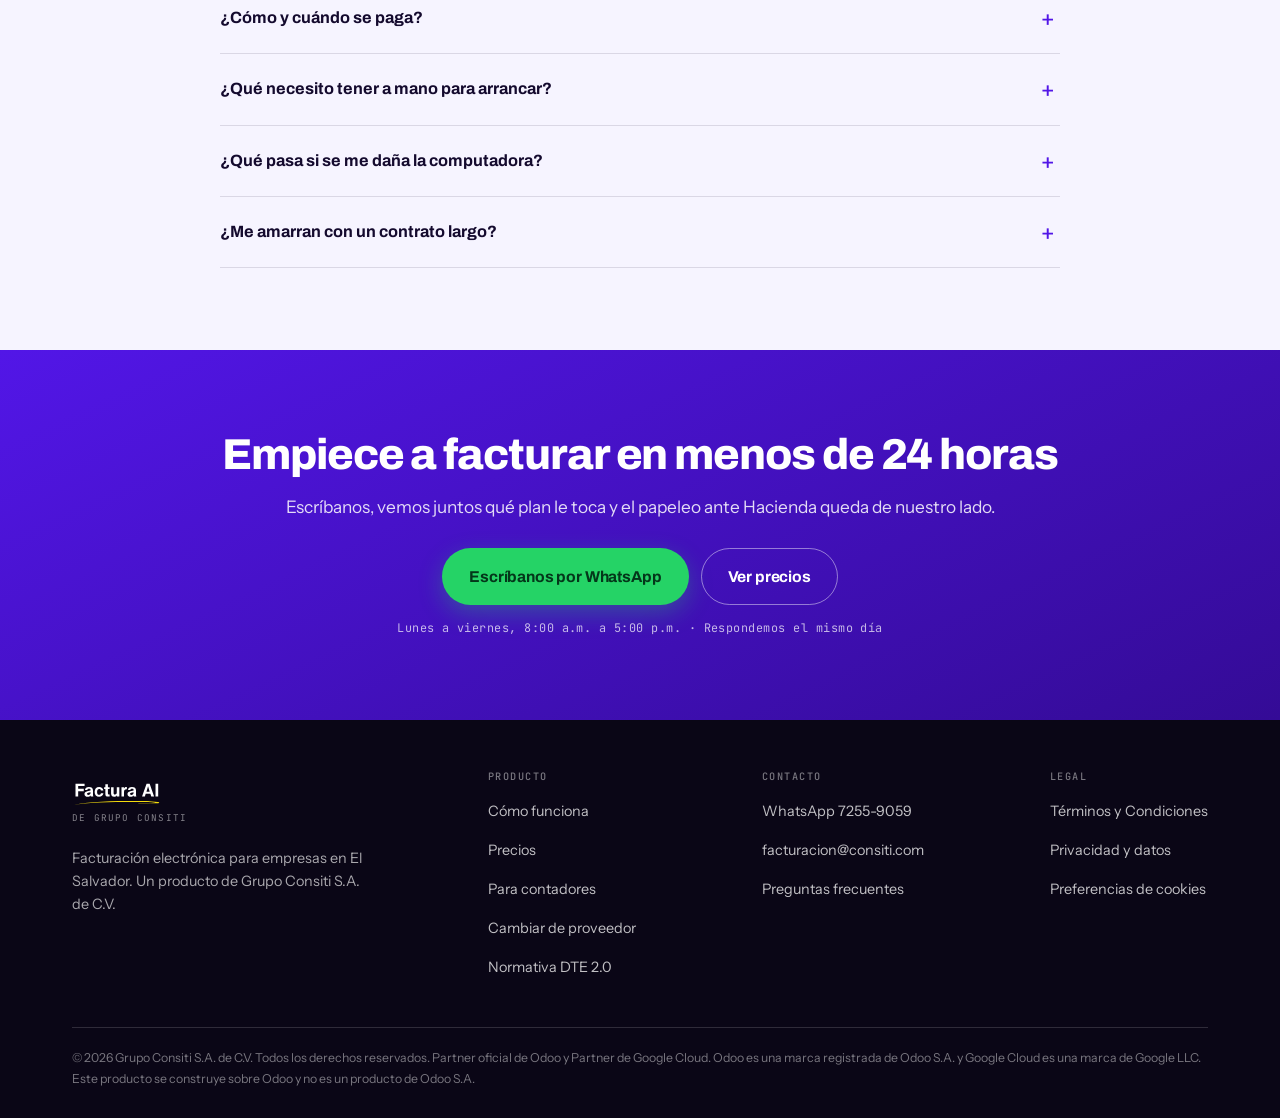
==== commit 2d50eb1b: "Pixel real de Meta: reemplaza el placeholder por 2238963863532324 El 27890392917235121 era un ejempl" ====
--- a/index.html
+++ b/index.html
@@ -35,7 +35,7 @@
 <script>
   var GA4_ID = "";                 /* <- pegar aquí el G-XXXXXXXXXX */
   window.GA4_ID = GA4_ID;
-  window.CONSENT_CFG = { pixelId: "27890392917235121", ga4Id: GA4_ID };
+  window.CONSENT_CFG = { pixelId: "2238963863532324", ga4Id: GA4_ID };
   window.dataLayer = window.dataLayer || [];
 
   /* Un solo punto de entrada para eventos GA4. No dispara sin consentimiento,
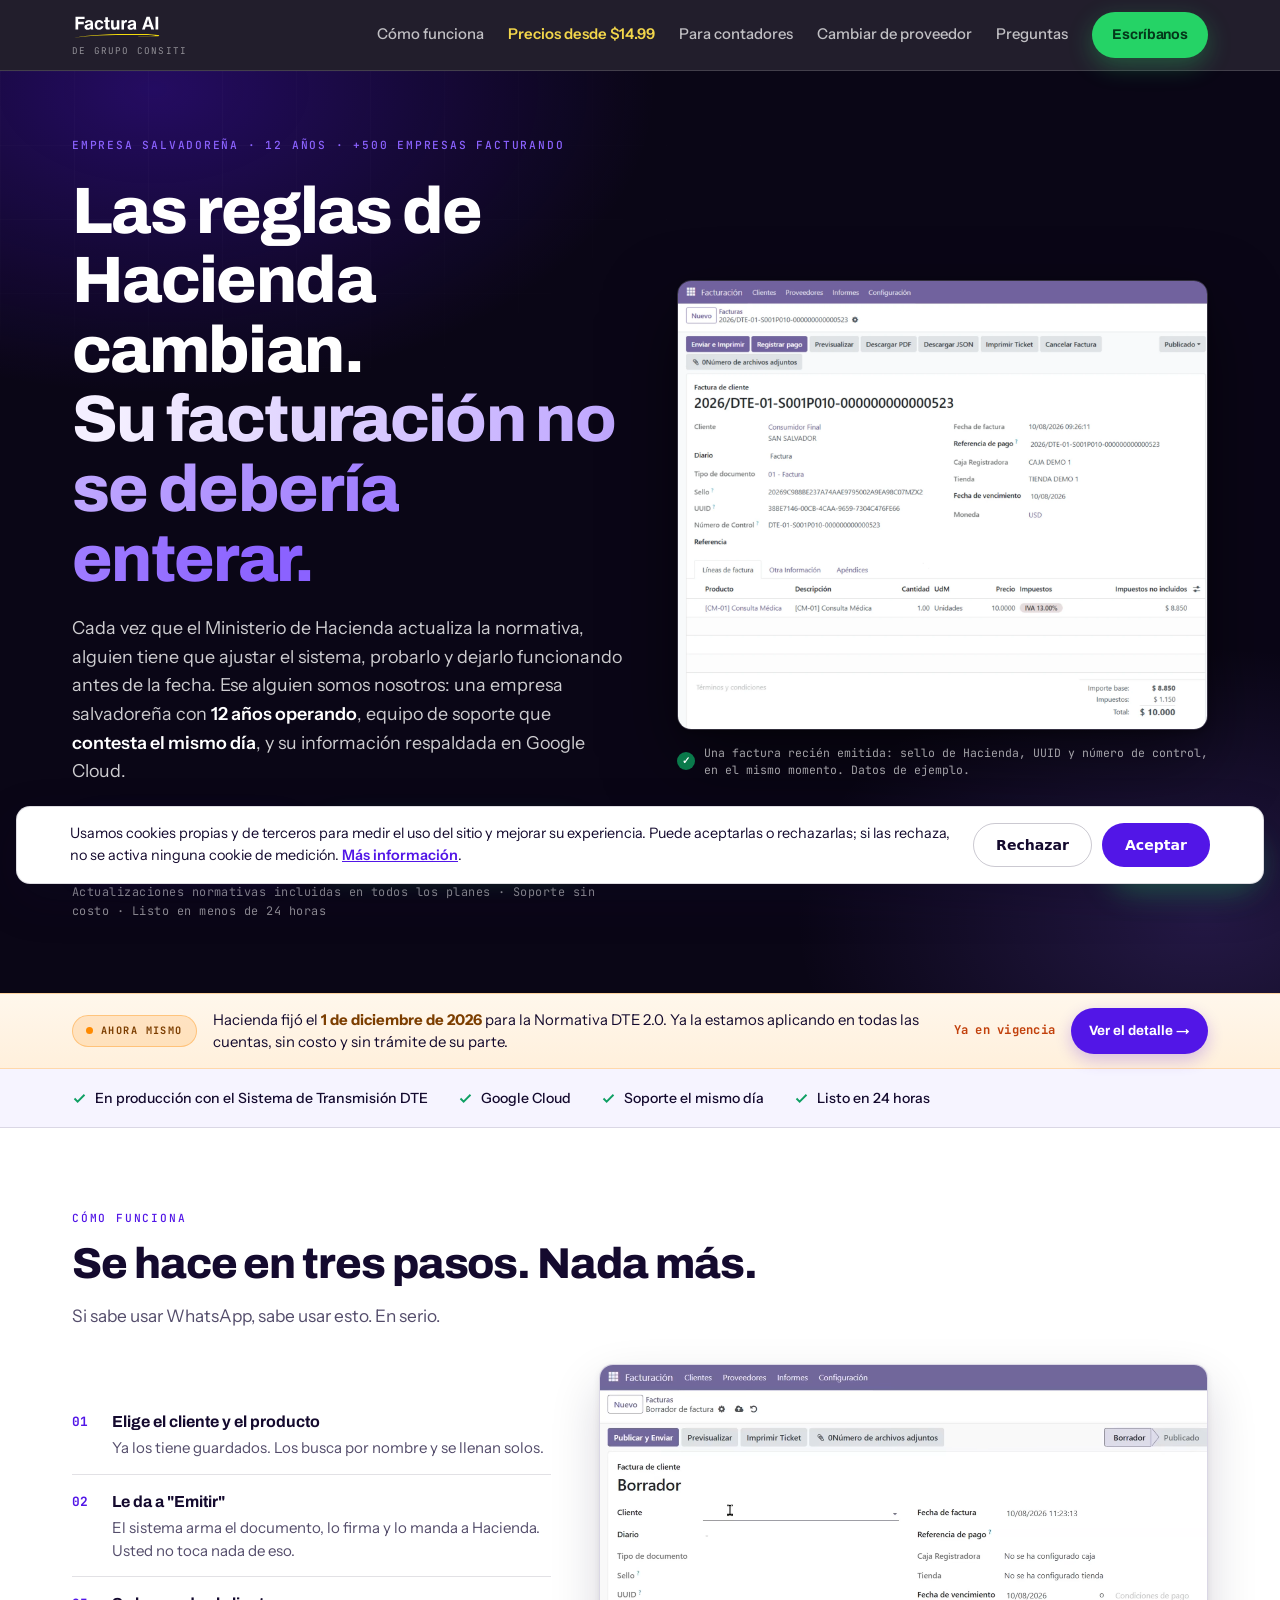
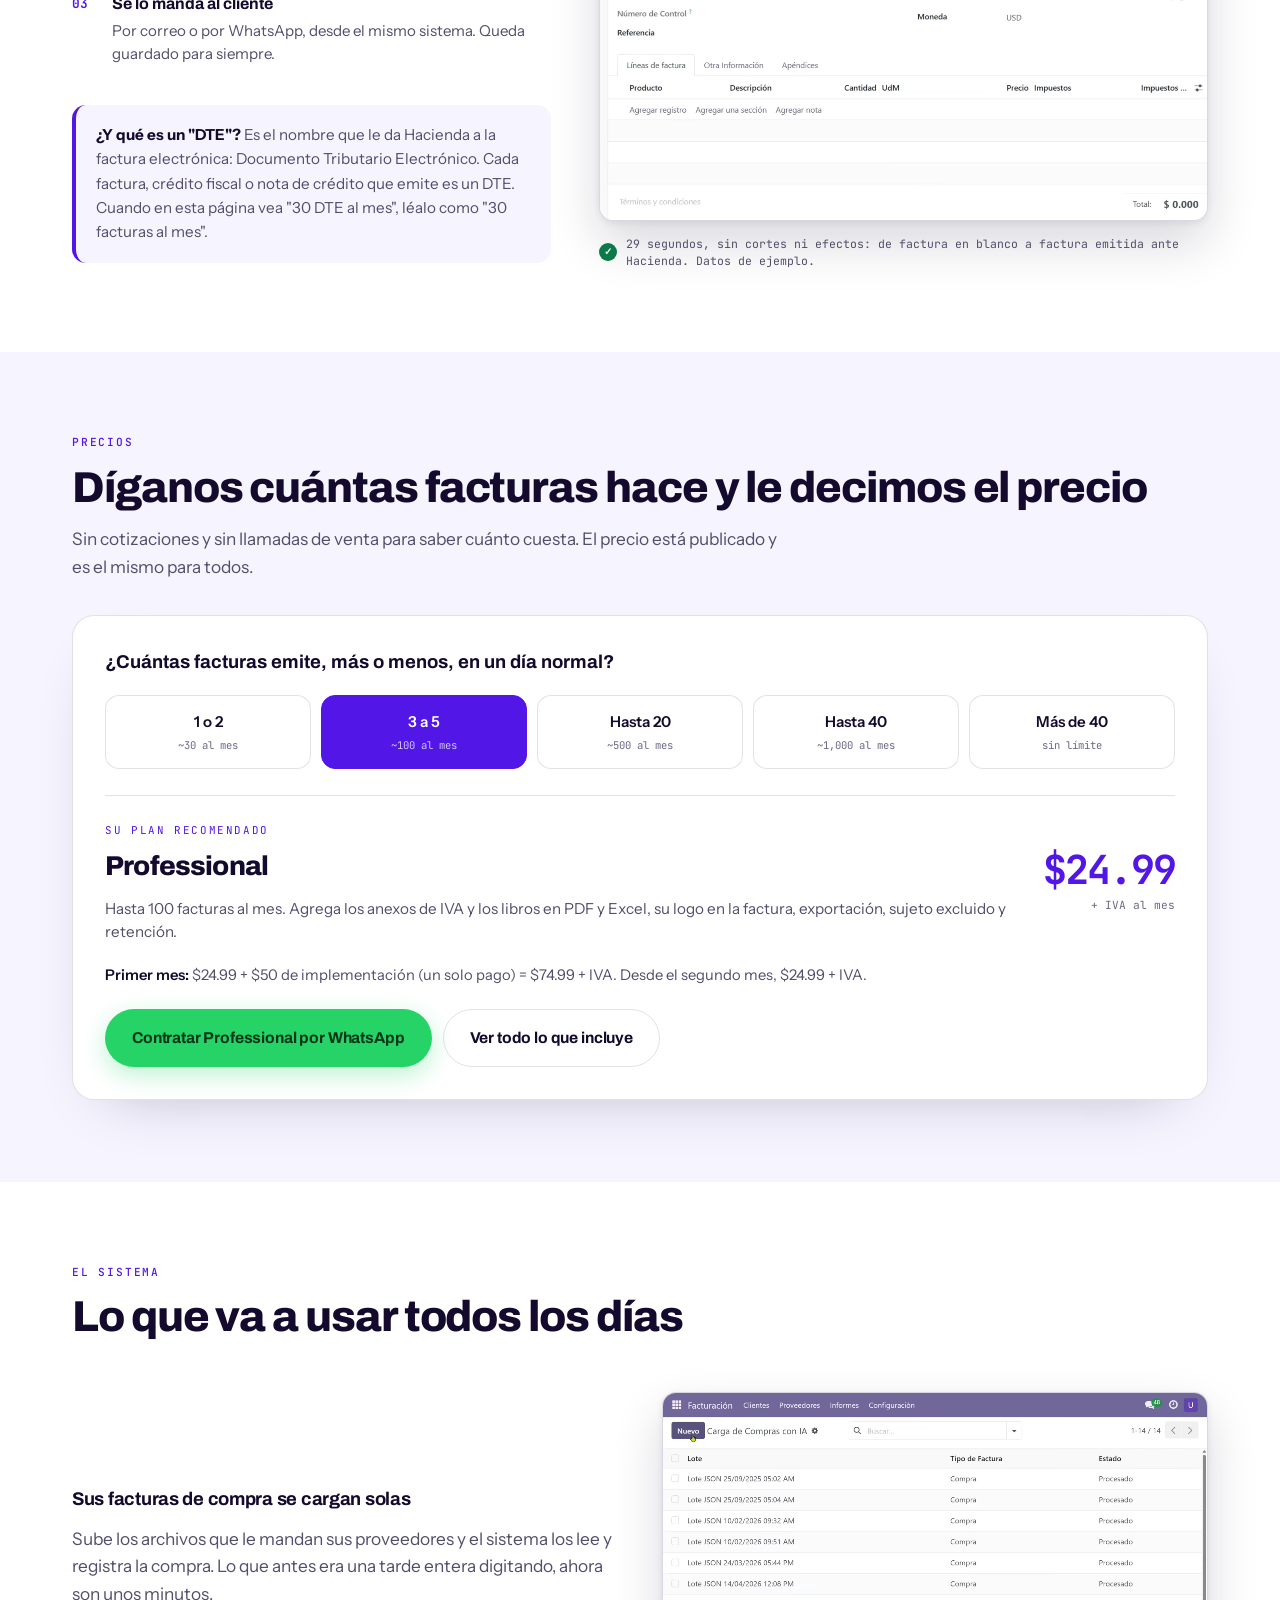
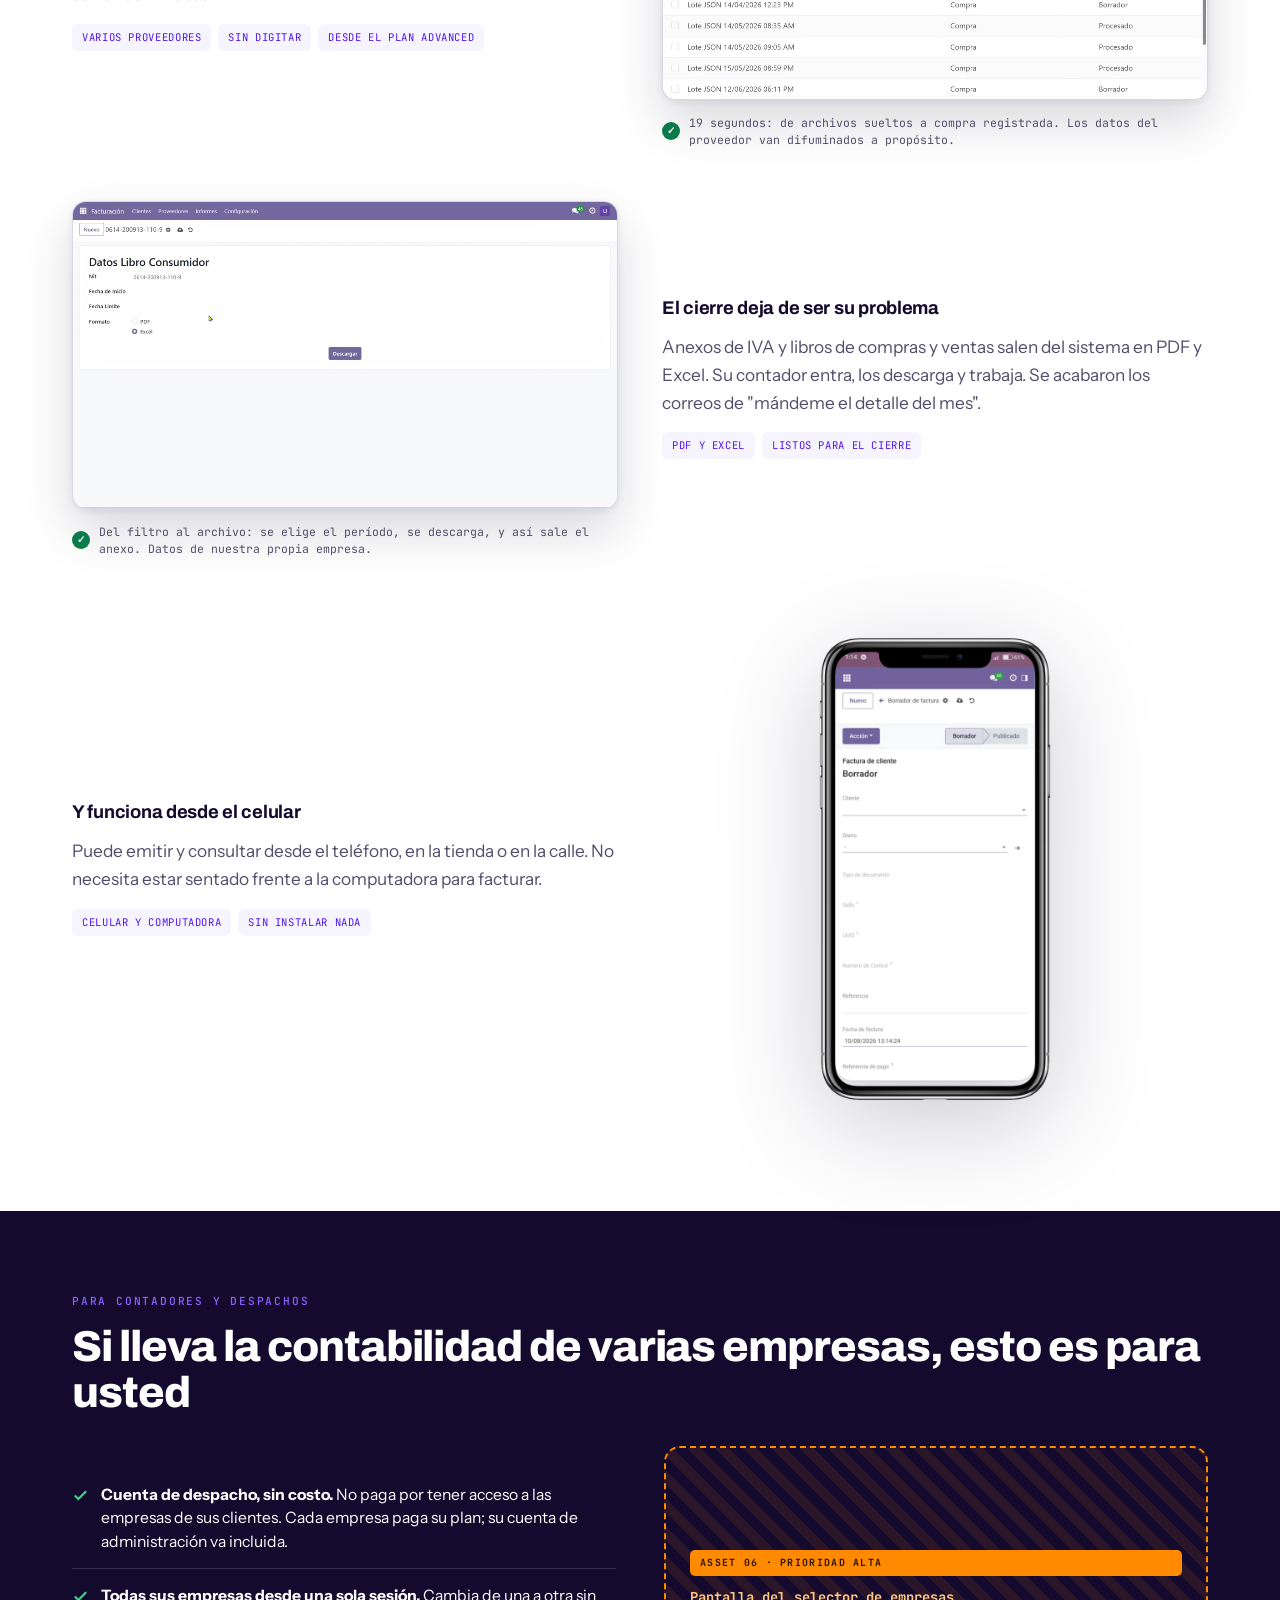
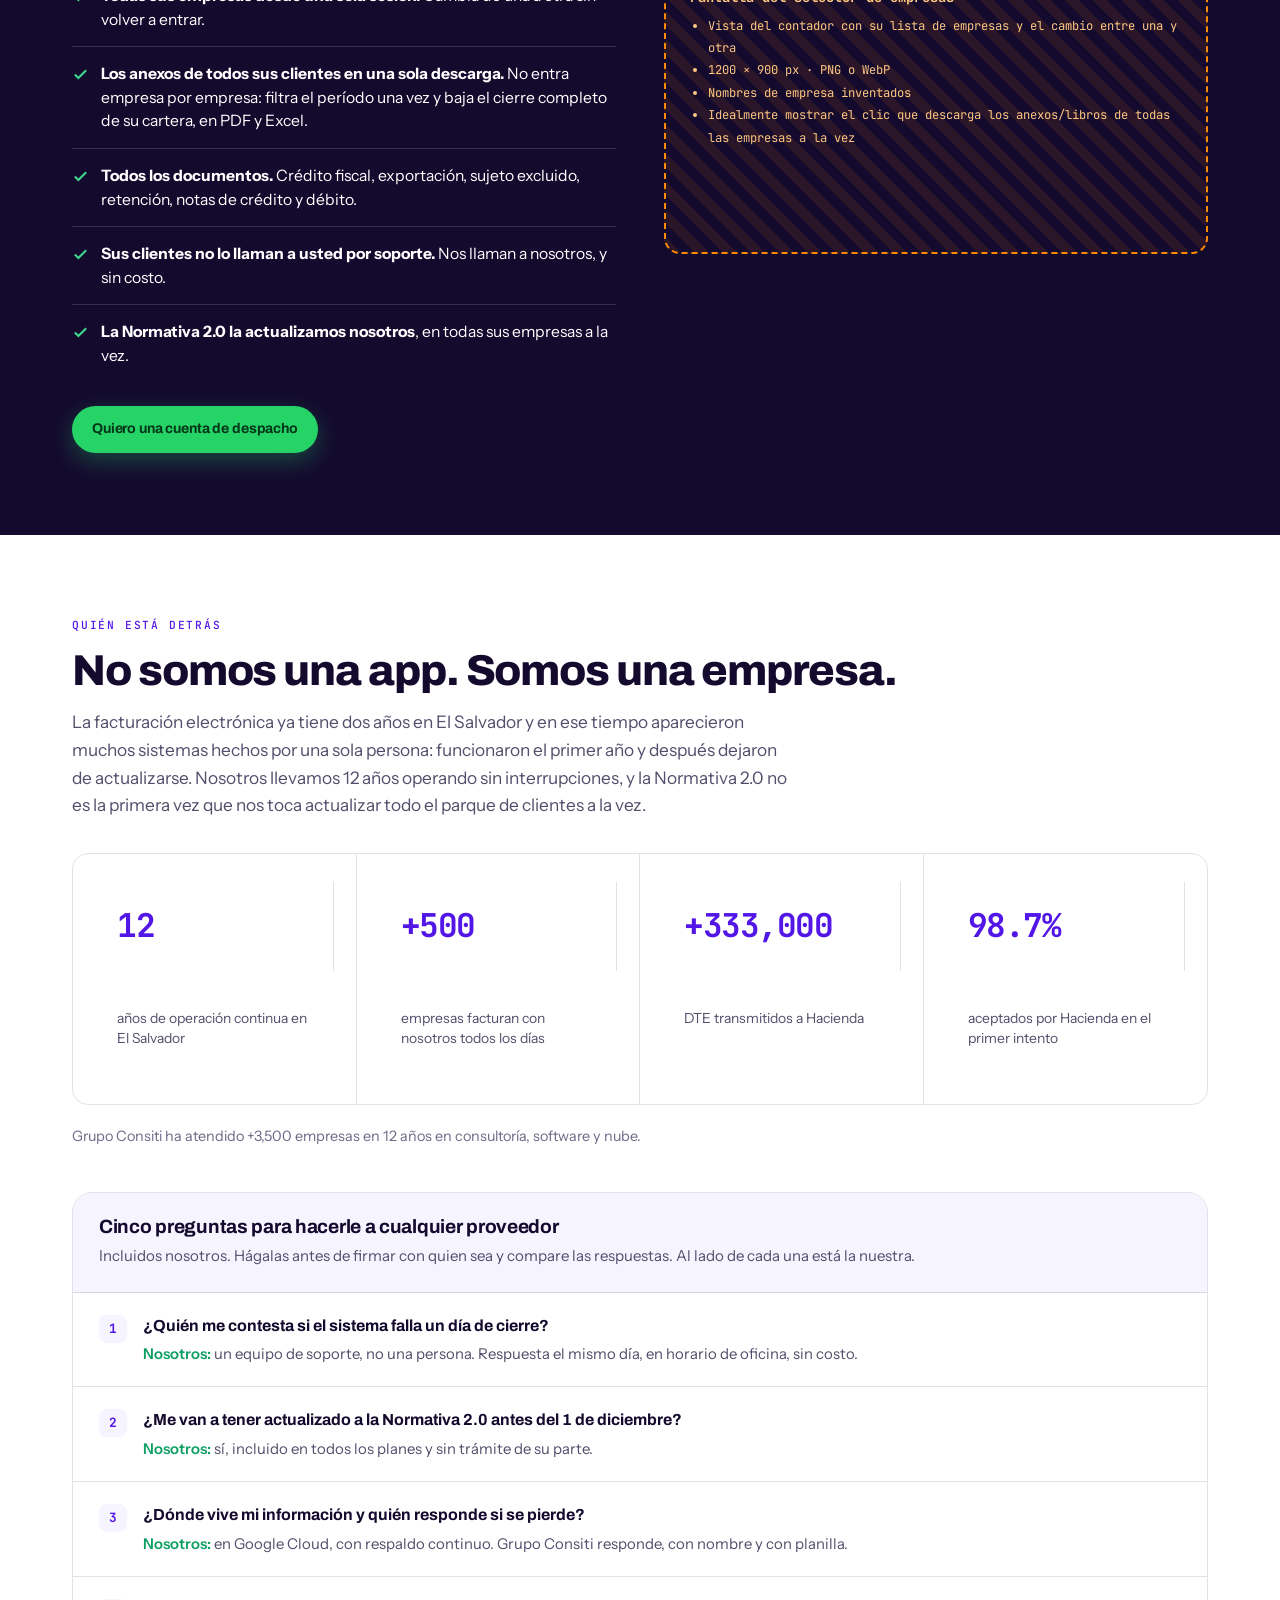
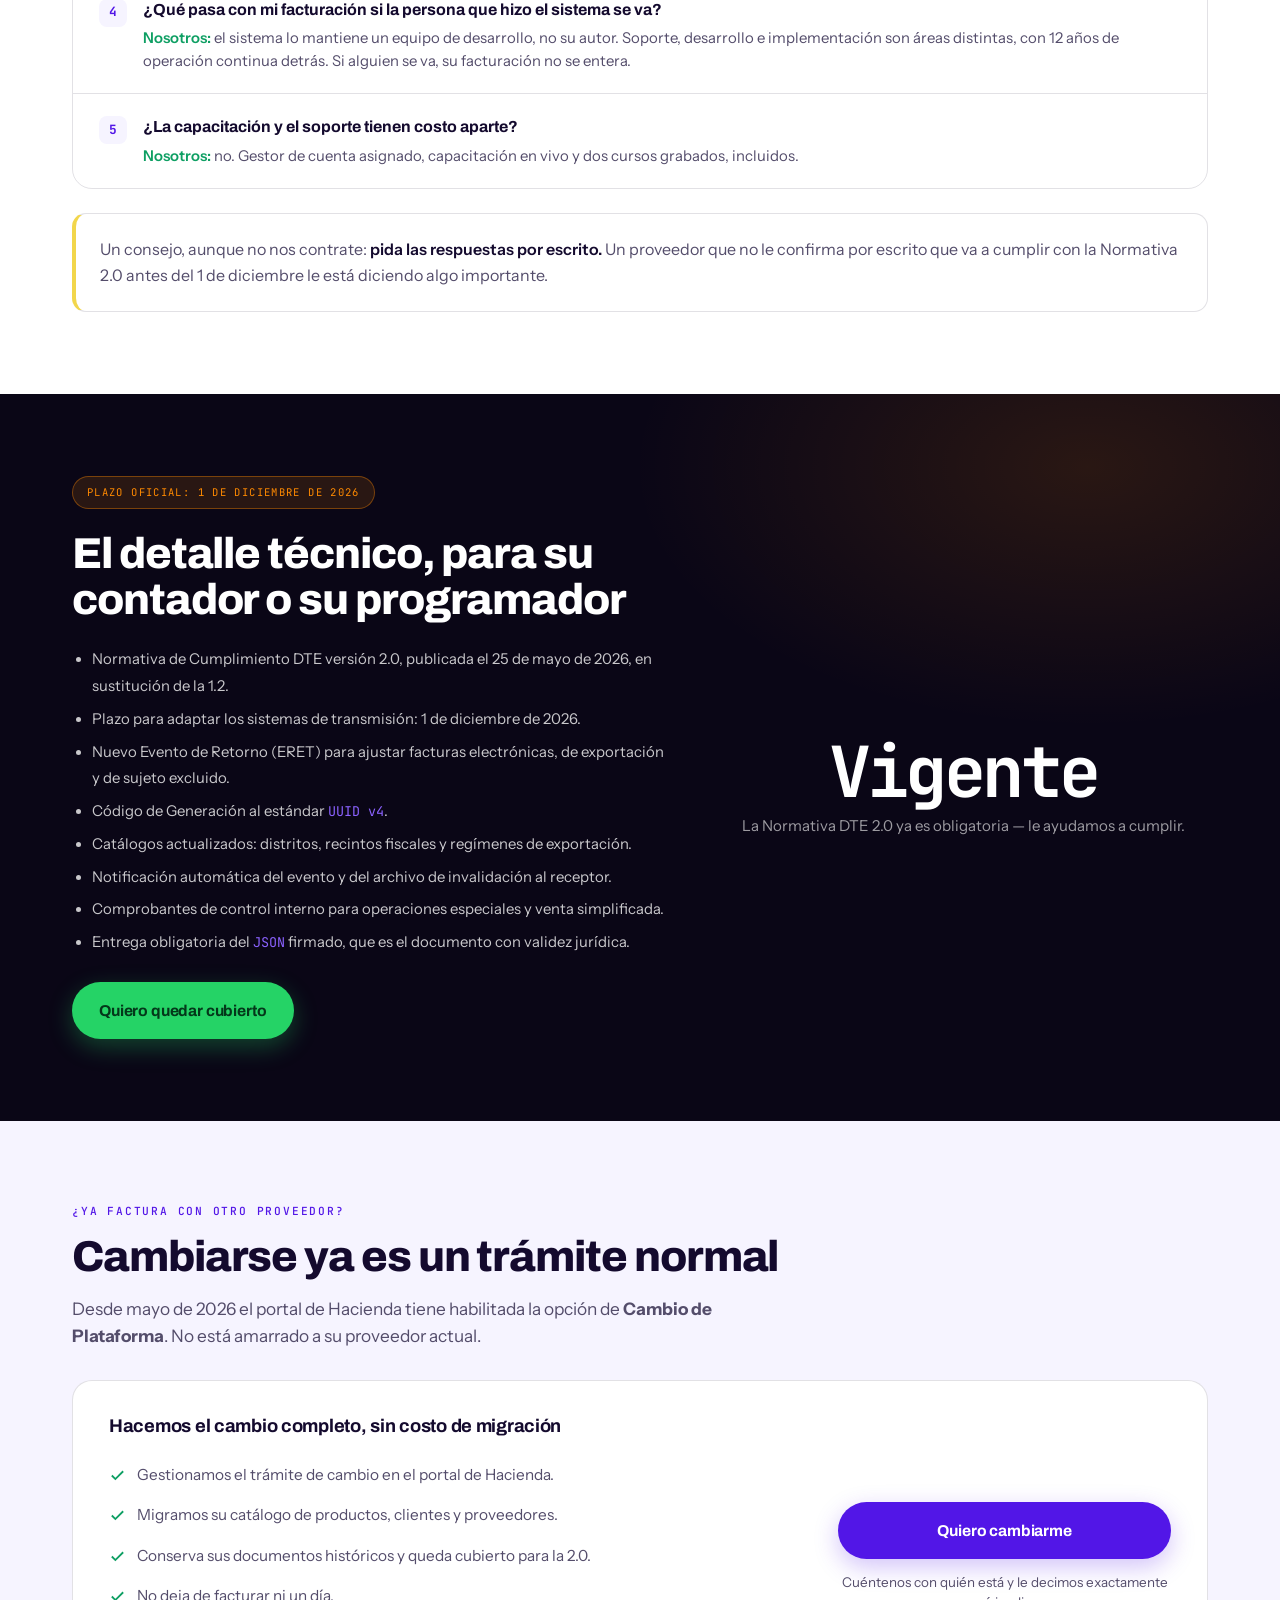
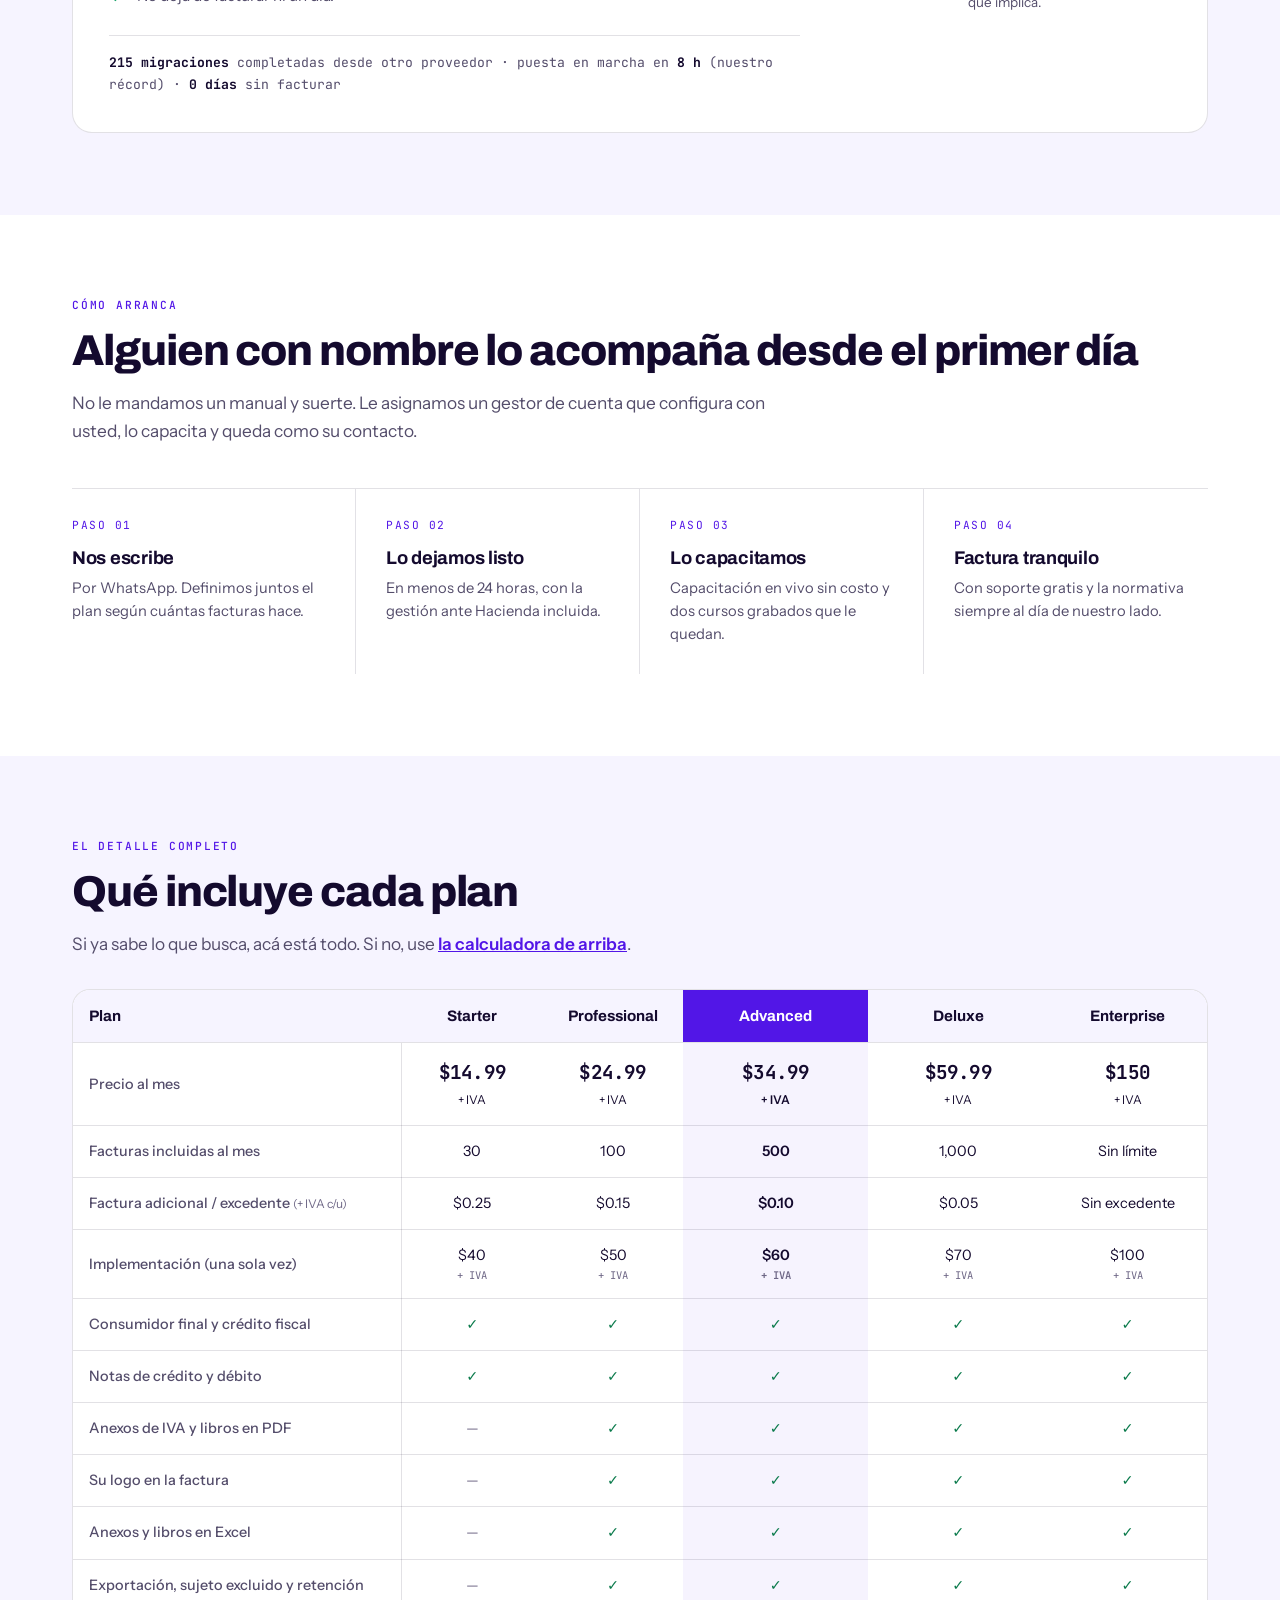
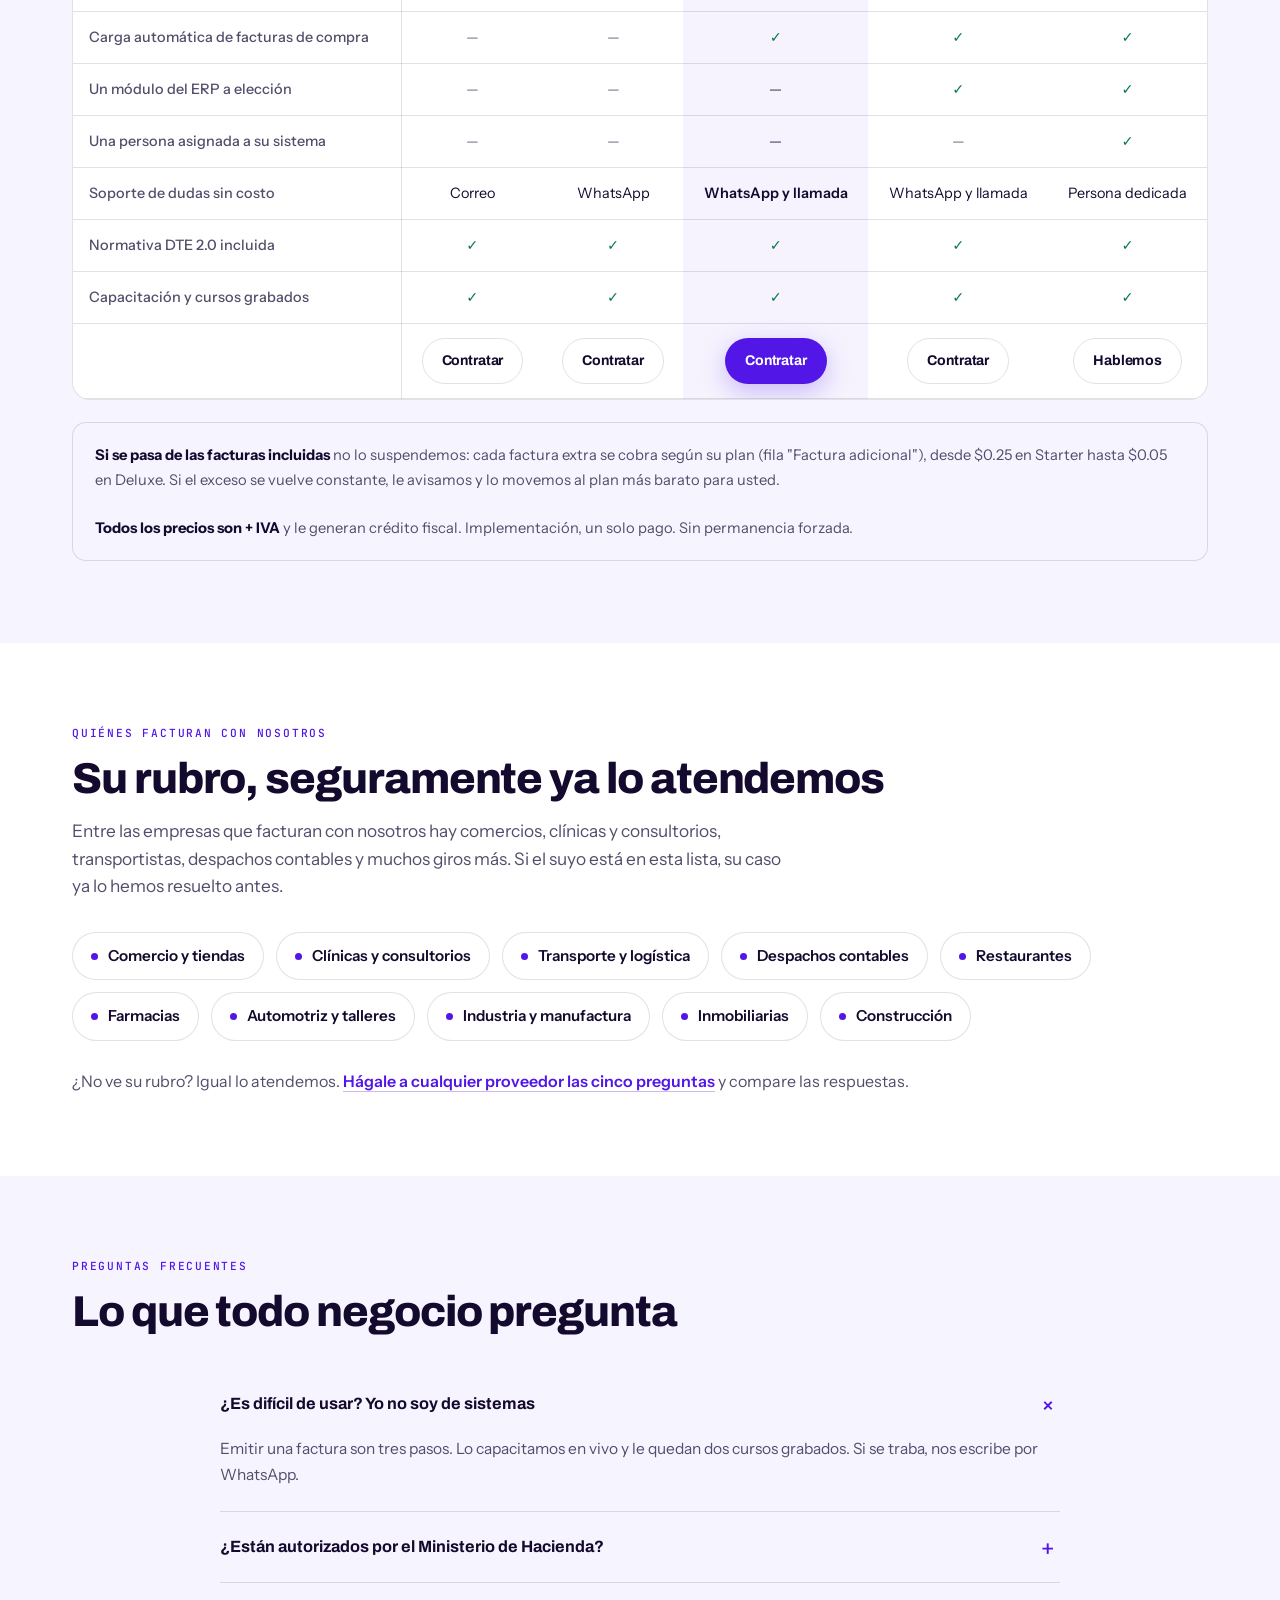
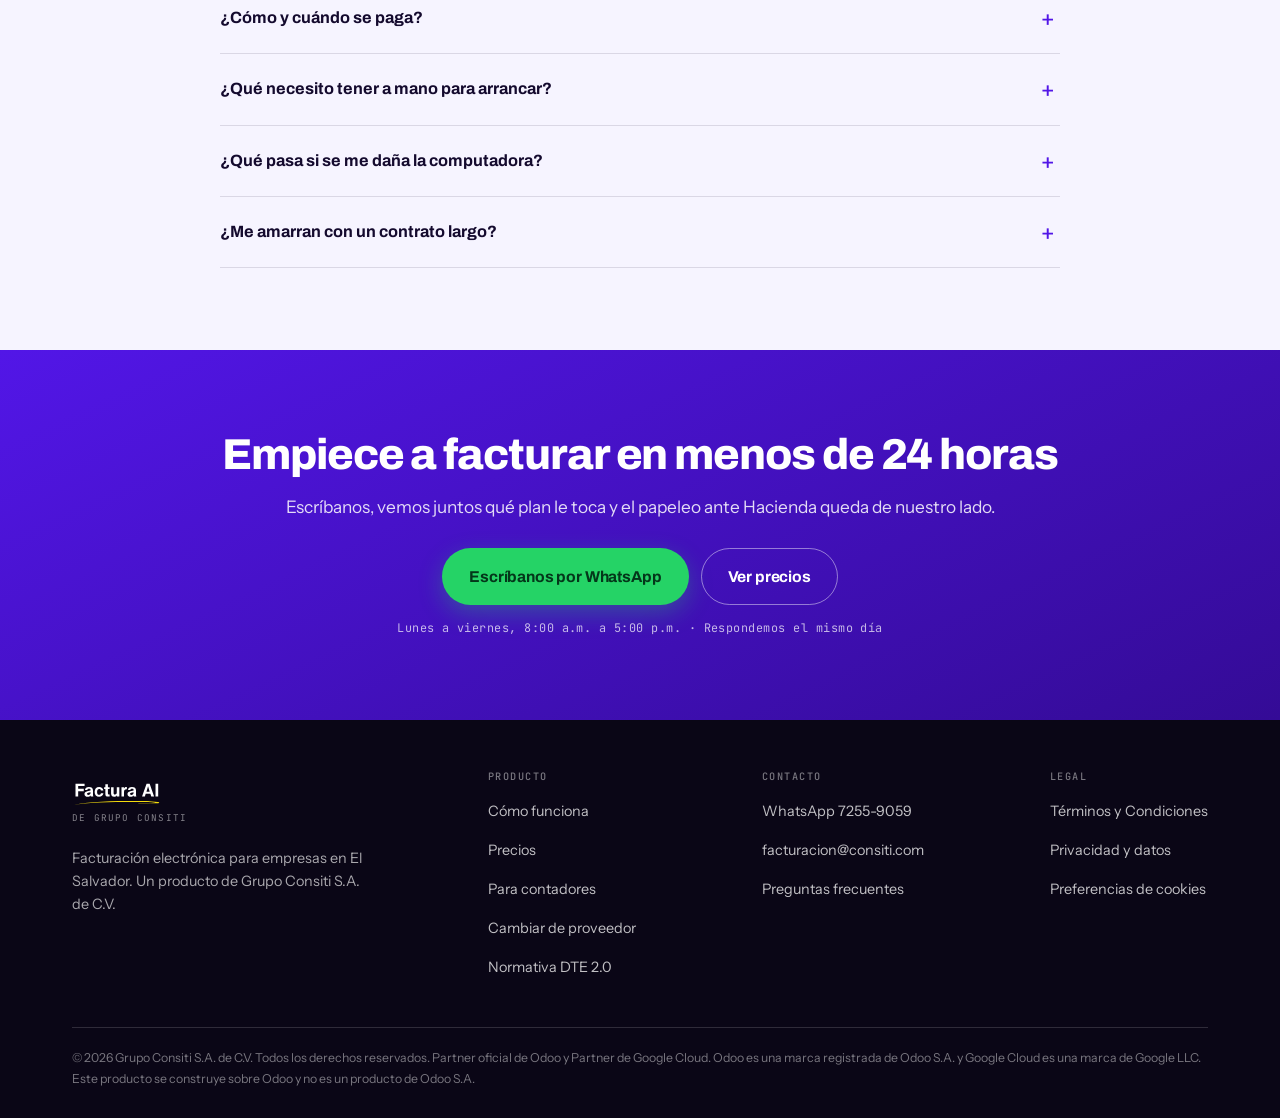
==== commit 6cbf956a: "GA4 configurado: Measurement ID G-BTME51TFEN Se creo la propiedad GA4 'Factura IA' (cuenta Grupo Con" ====
--- a/index.html
+++ b/index.html
@@ -33,7 +33,7 @@
      El Measurement ID no es secreto; el token de CAPI si, y nunca va en el repo.
      ============================================================ -->
 <script>
-  var GA4_ID = "";                 /* <- pegar aquí el G-XXXXXXXXXX */
+  var GA4_ID = "G-BTME51TFEN";     /* Measurement ID de GA4 · propiedad "Factura IA" */
   window.GA4_ID = GA4_ID;
   window.CONSENT_CFG = { pixelId: "2238963863532324", ga4Id: GA4_ID };
   window.dataLayer = window.dataLayer || [];
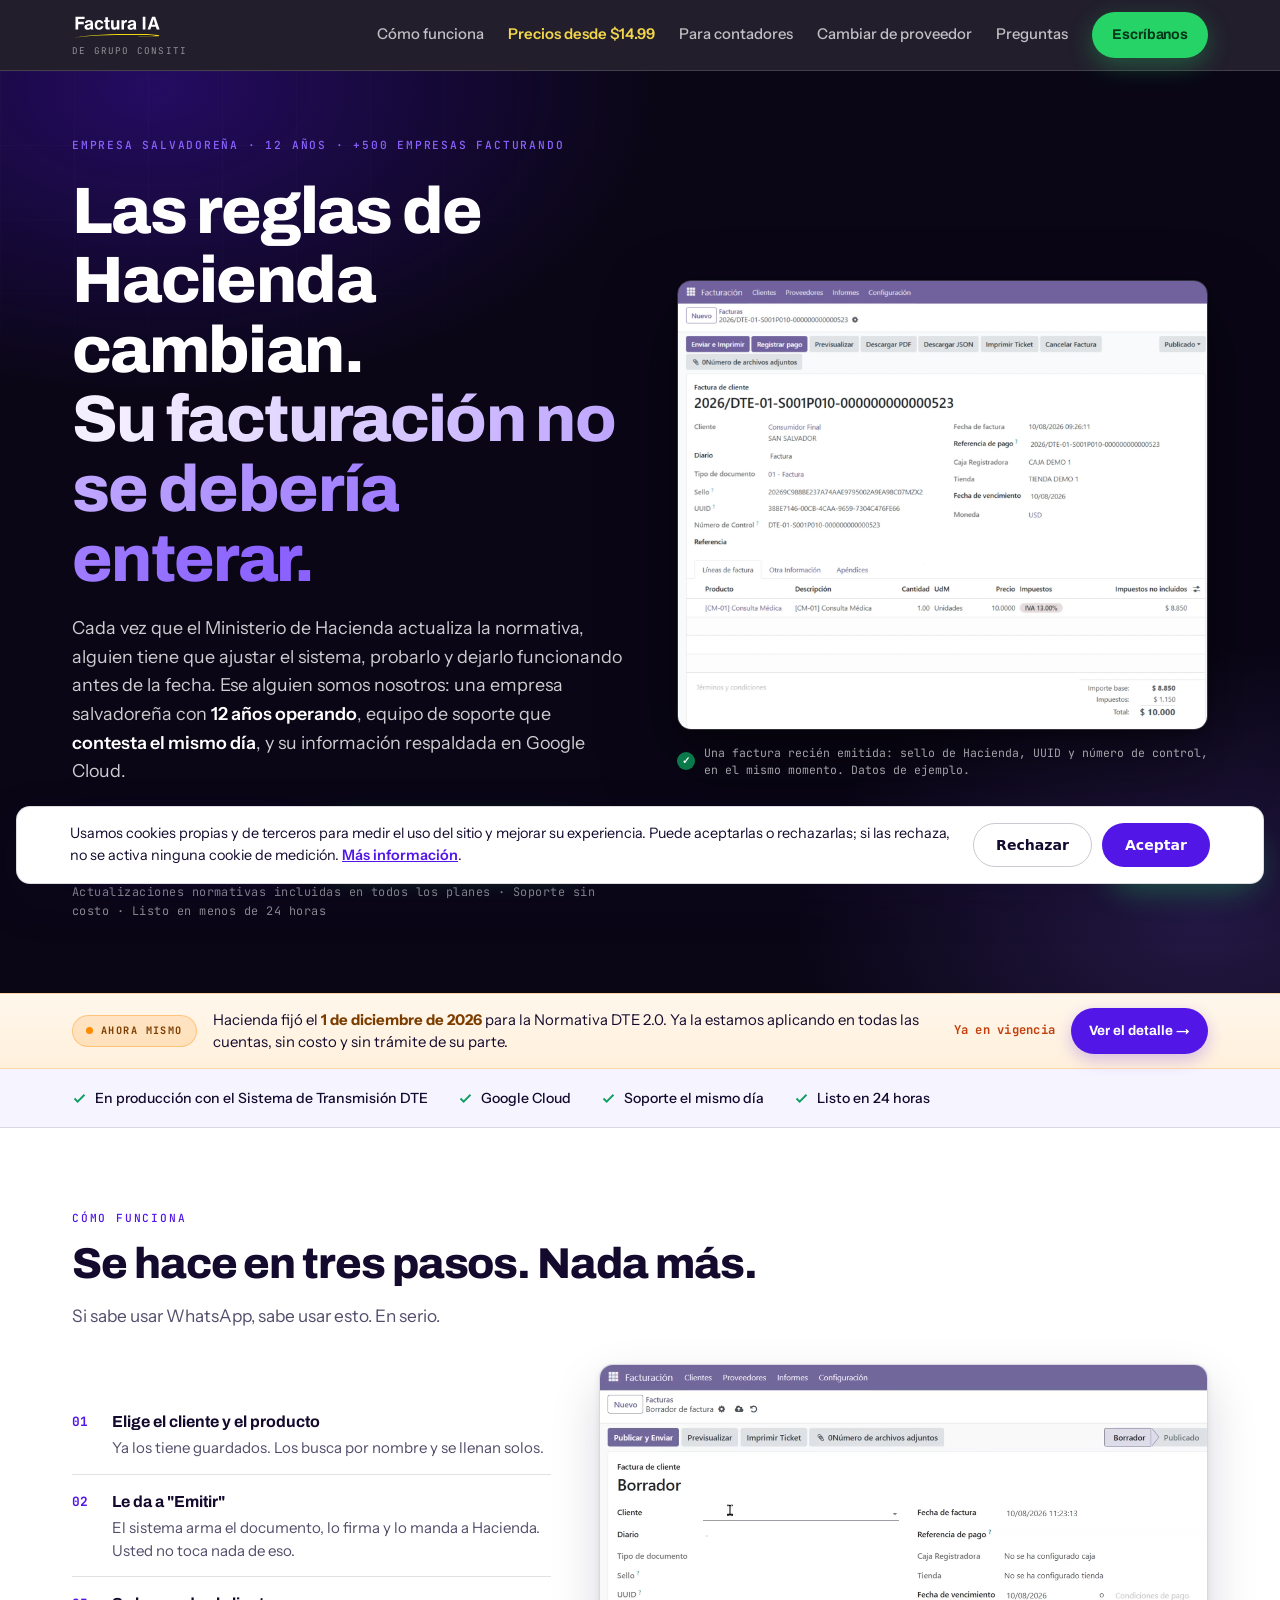
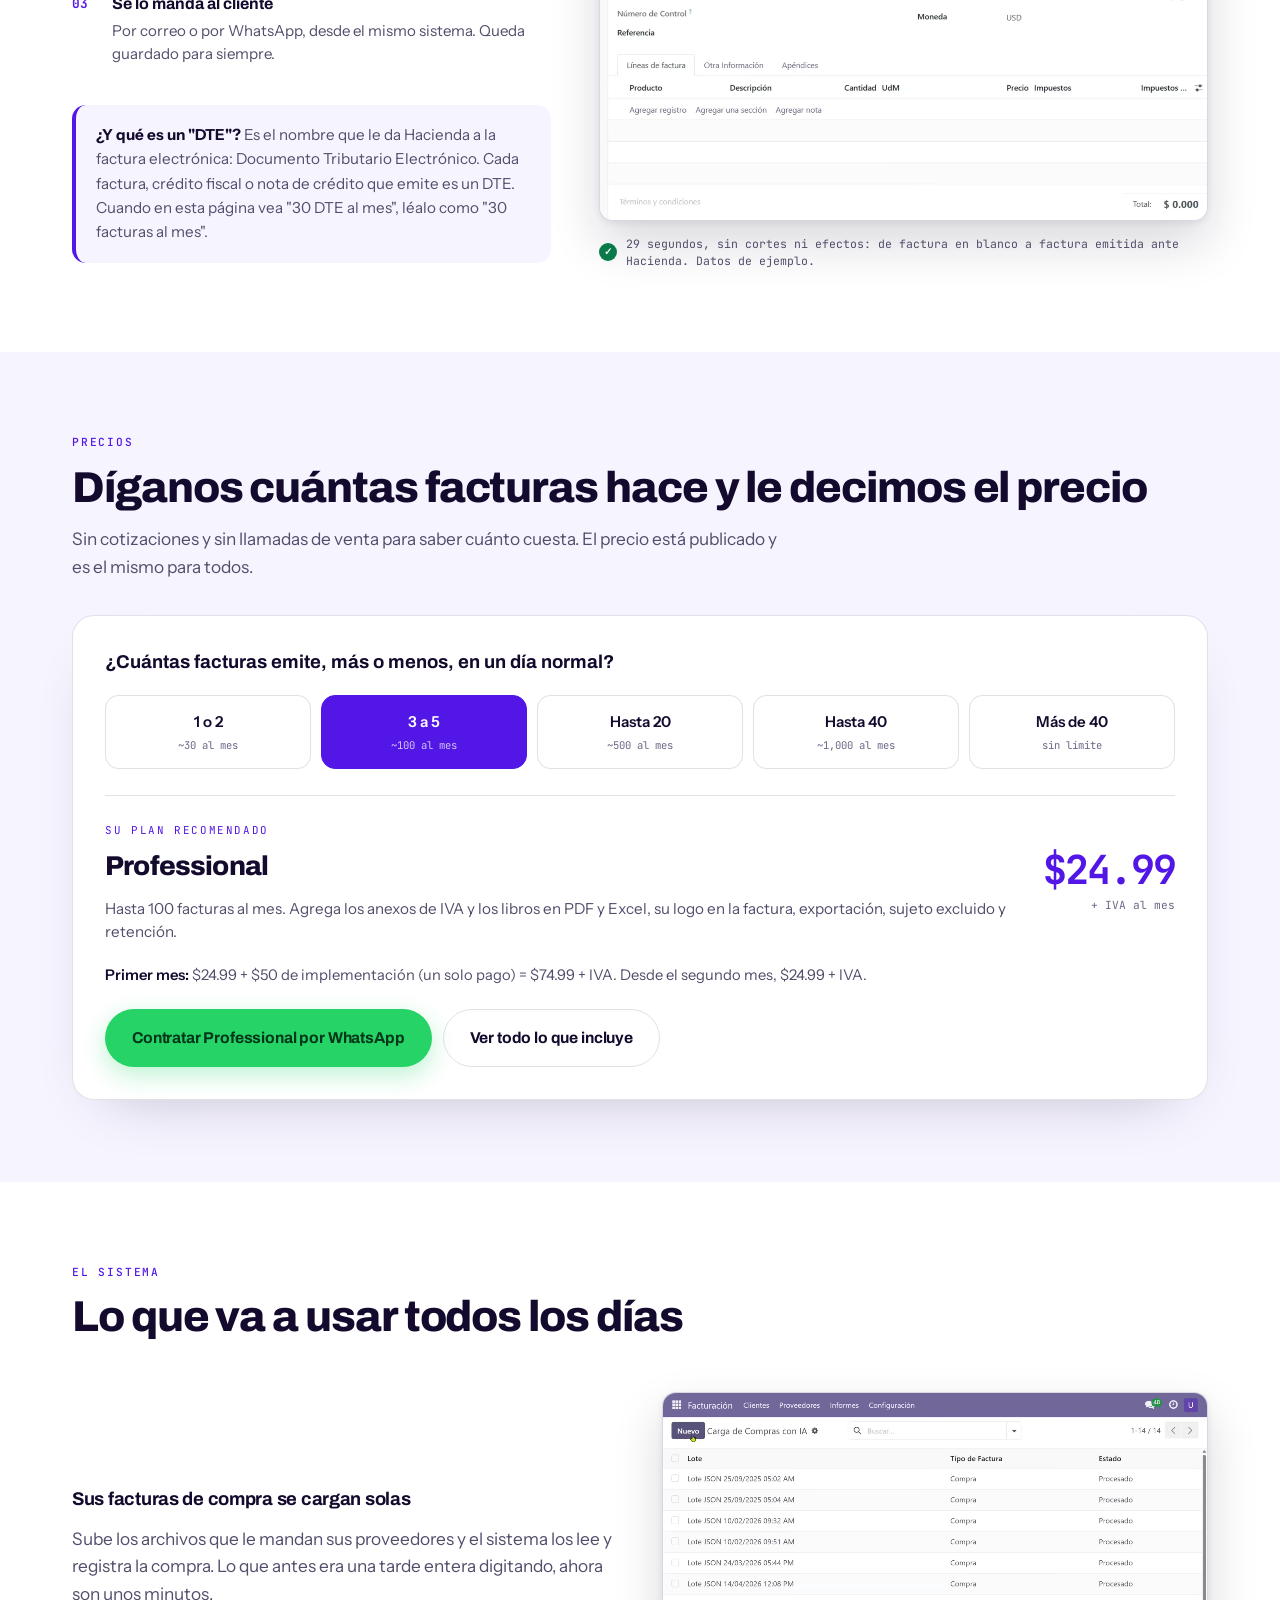
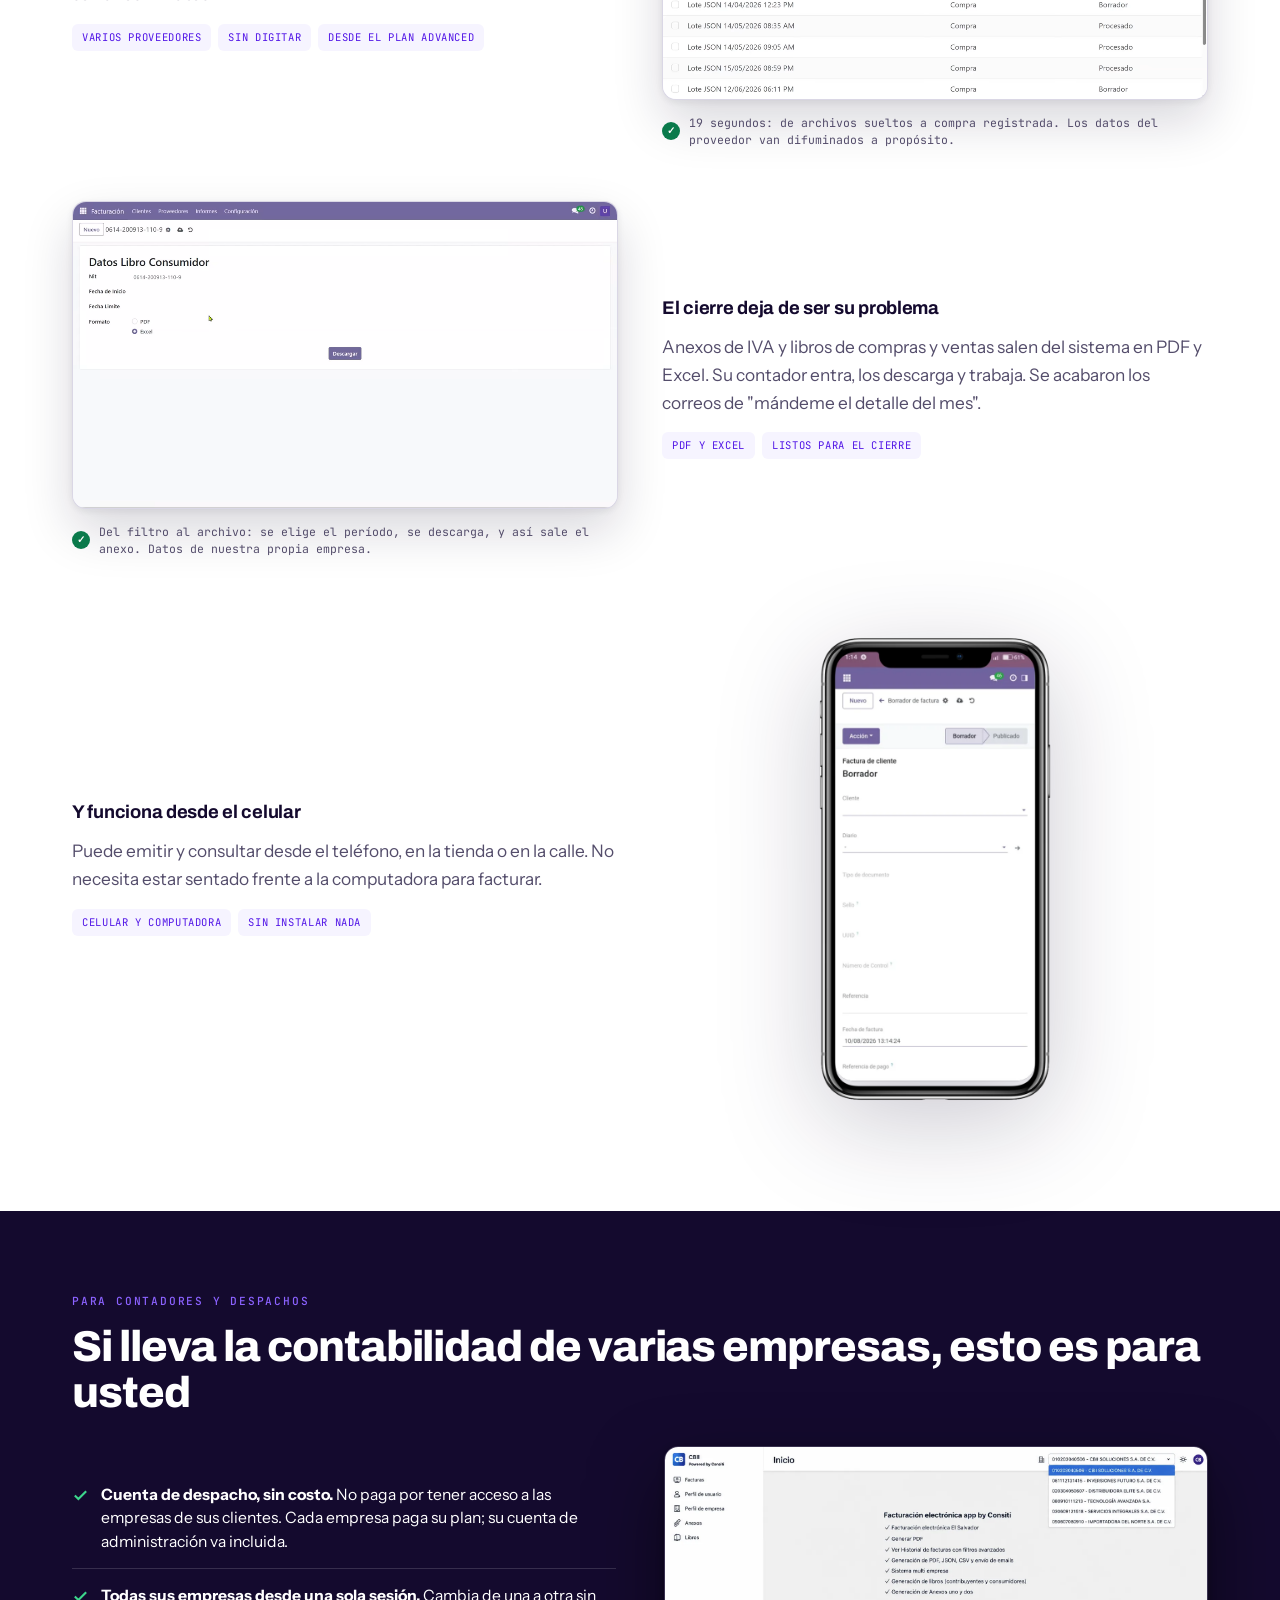
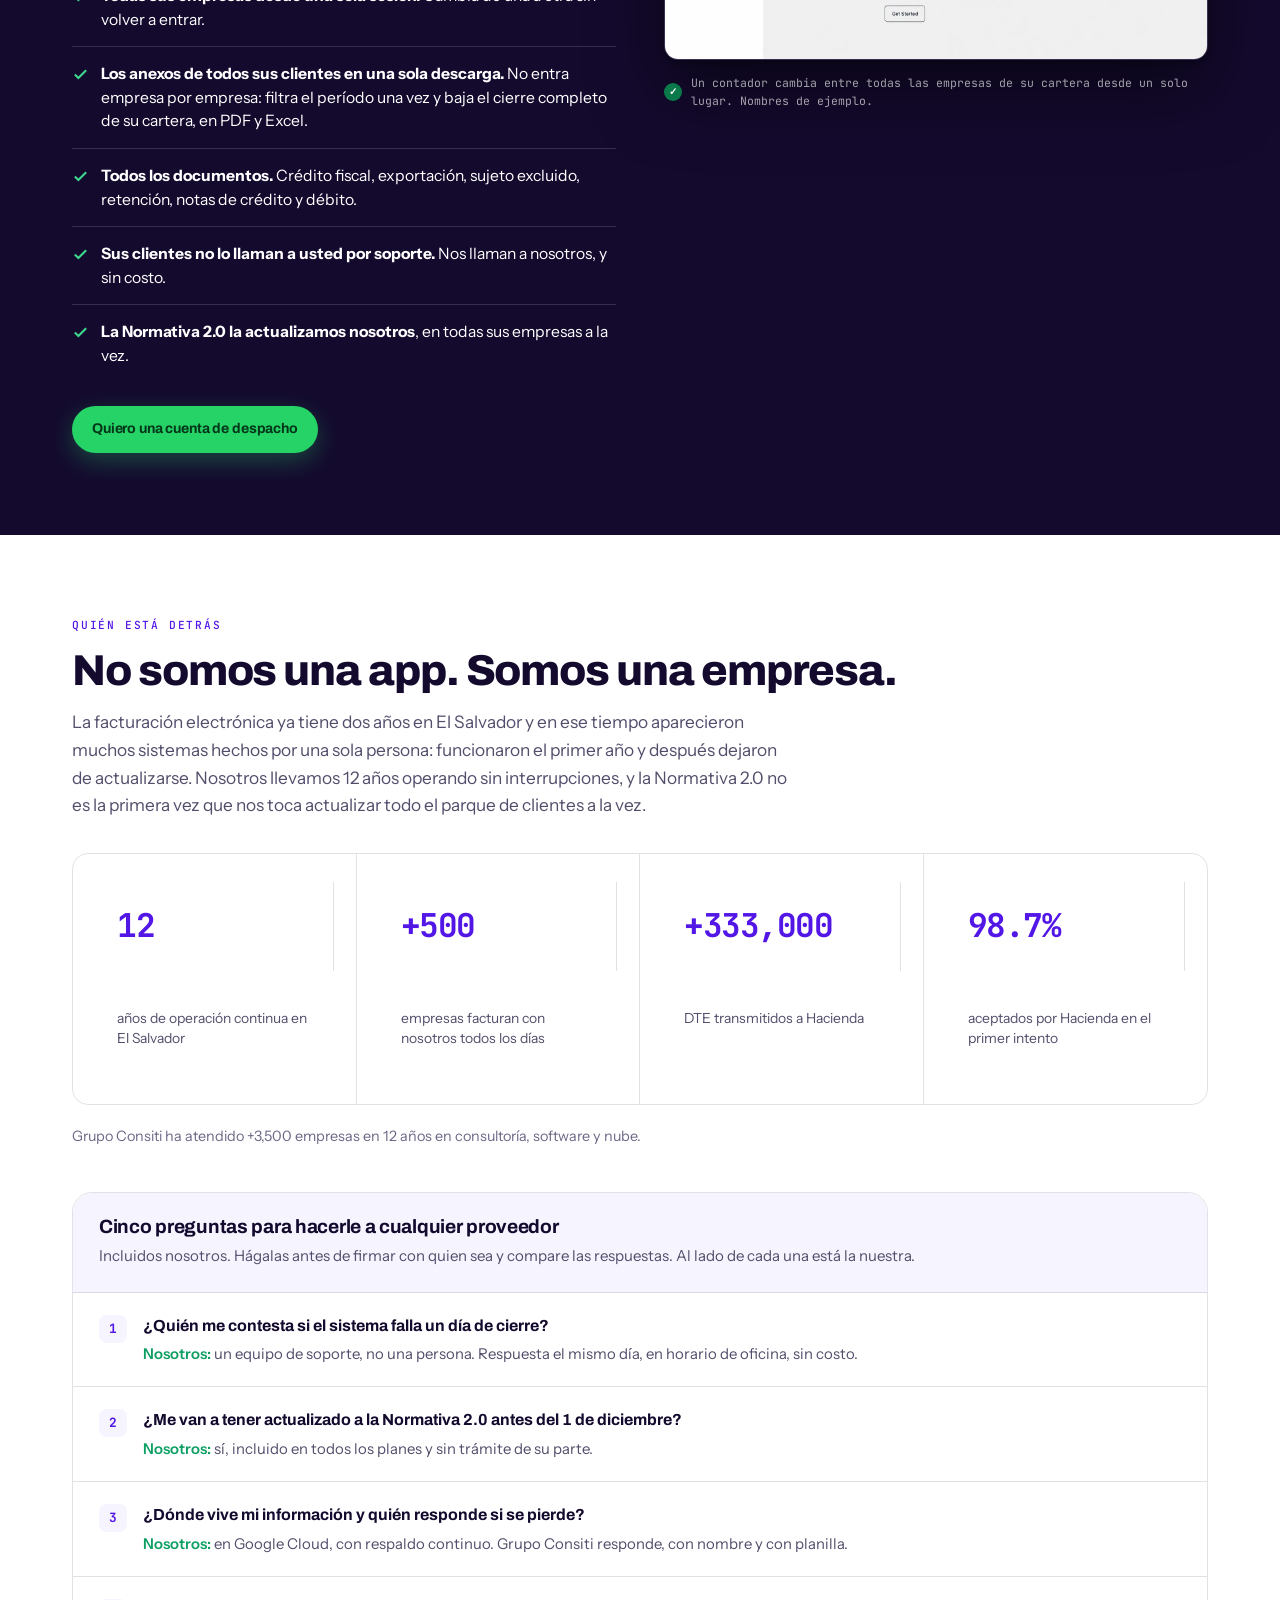
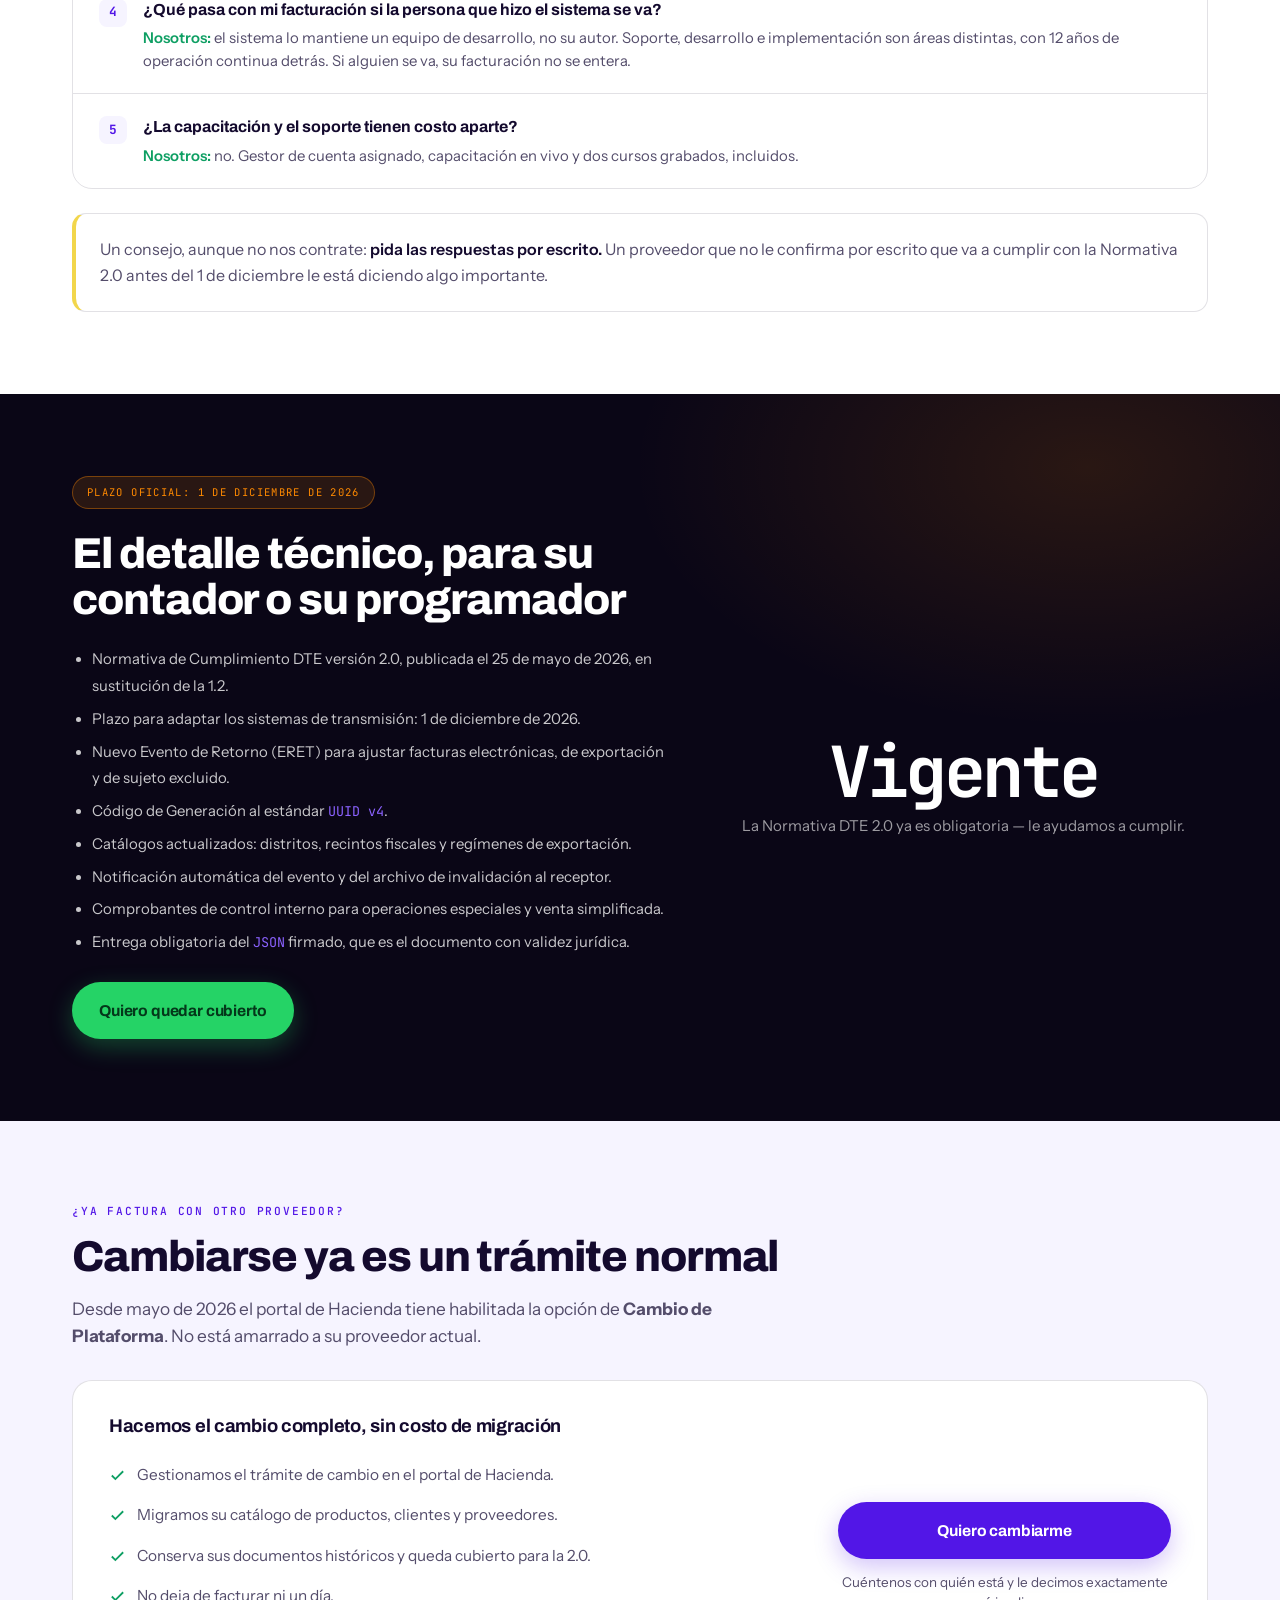
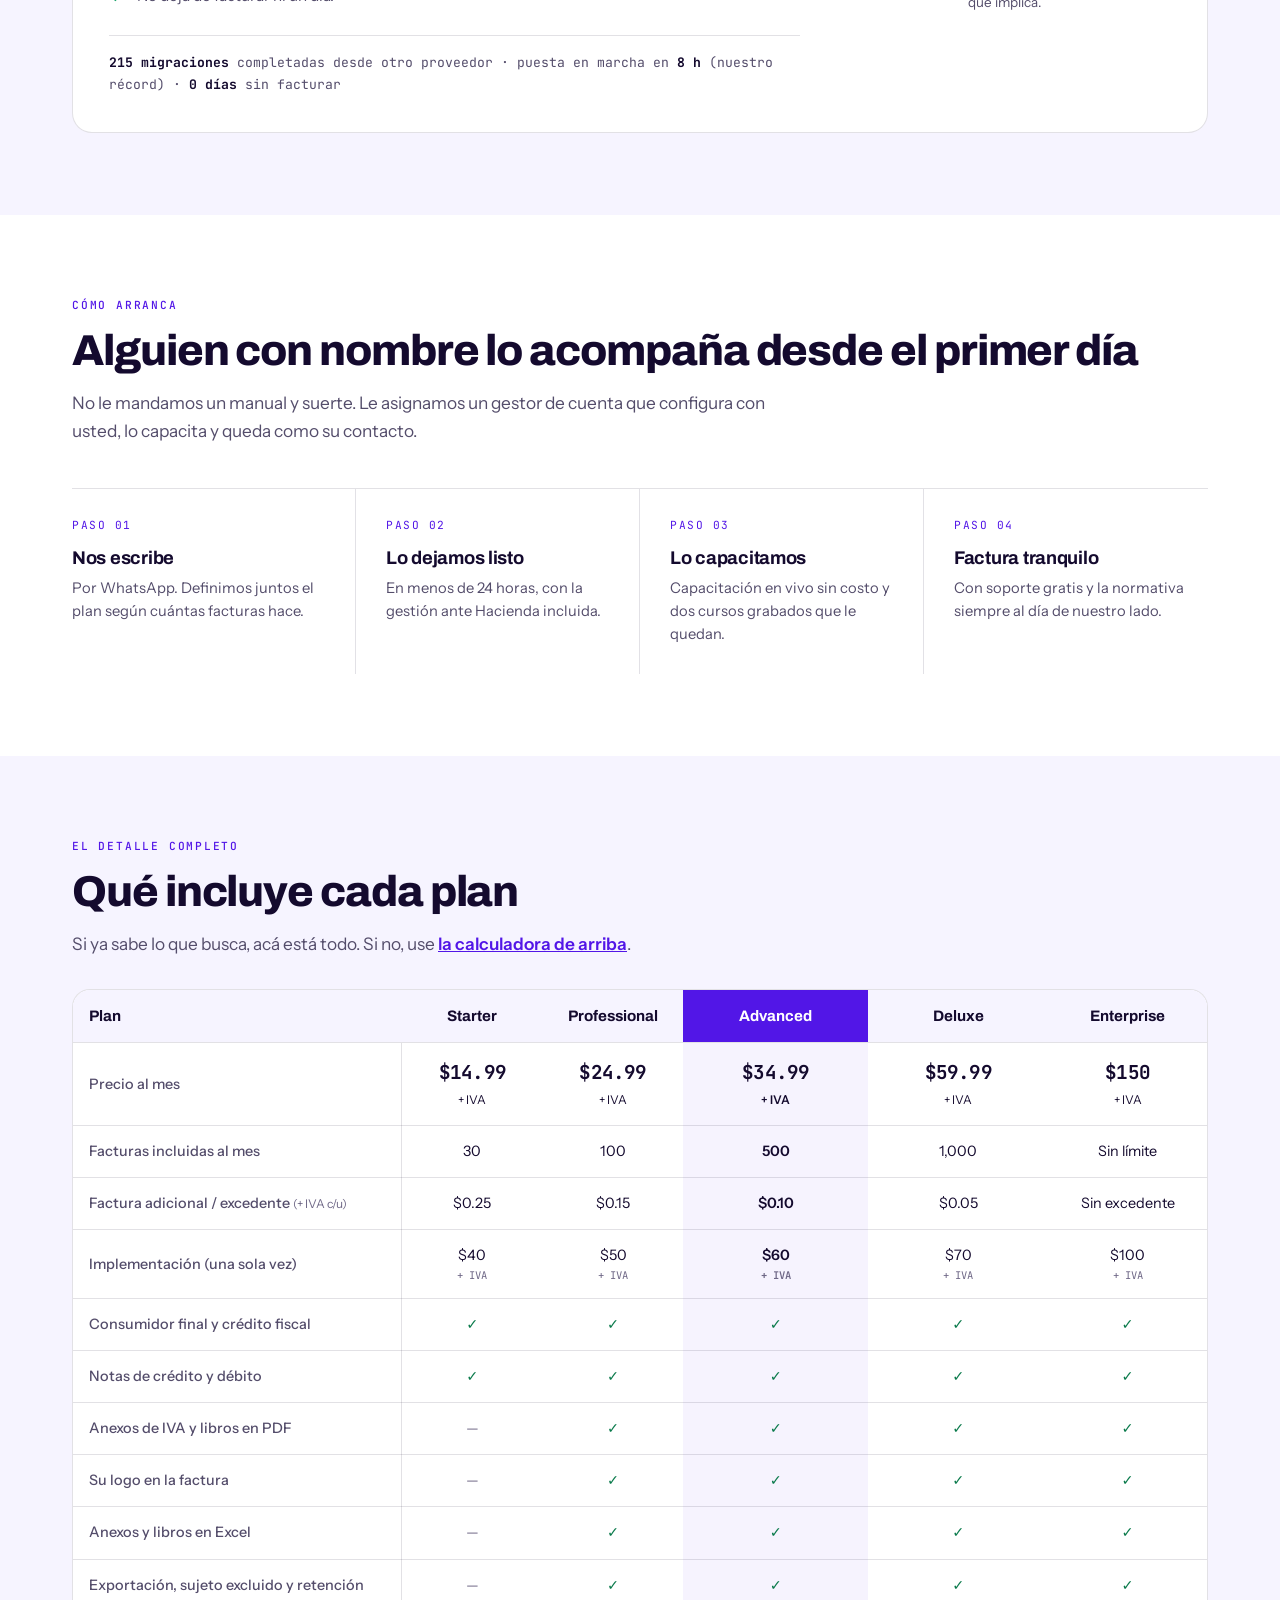
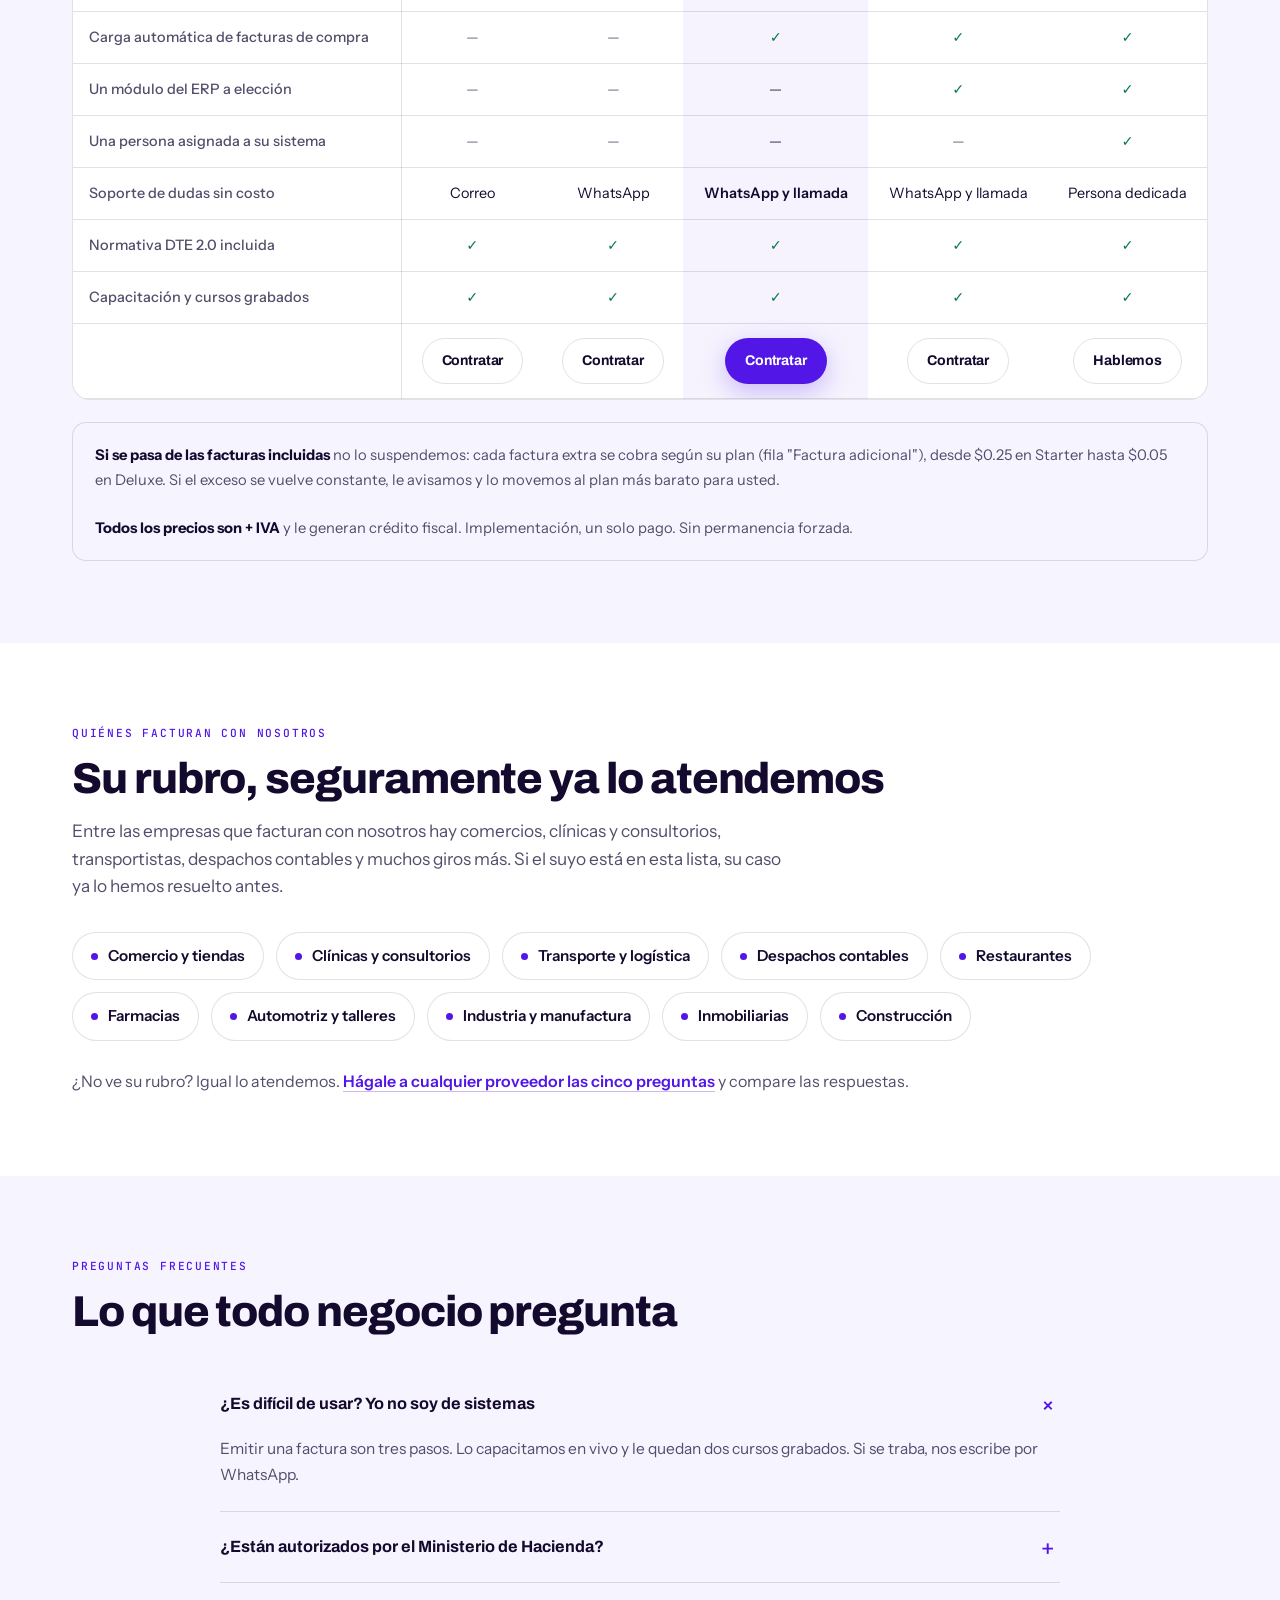
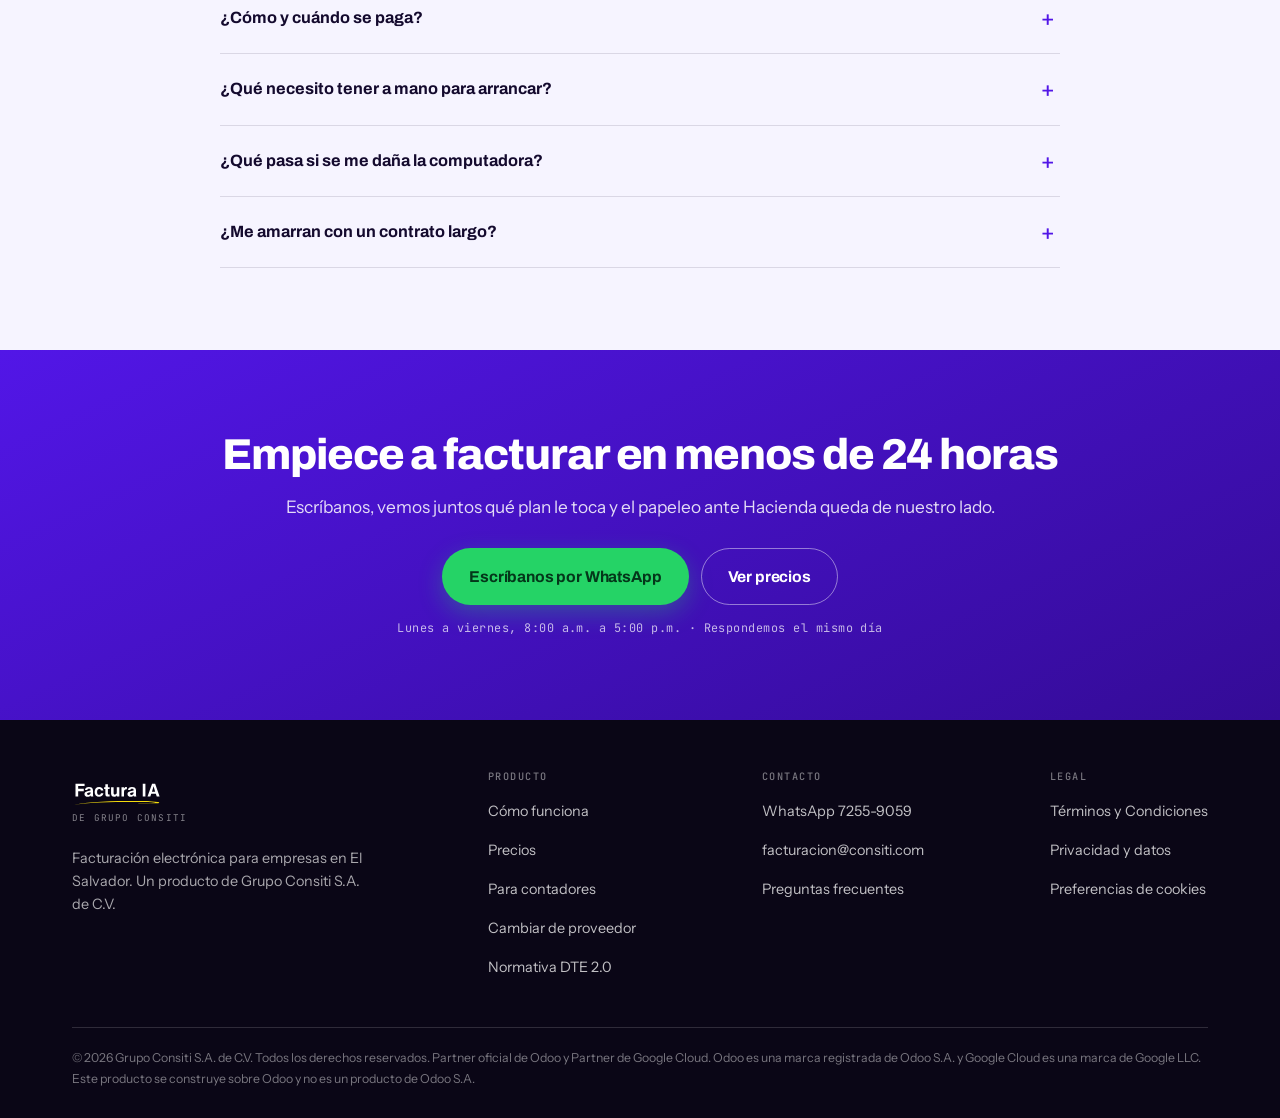
==== commit 91a2ce1a: "Asset 06: captura real del selector multi-empresa (cierra el ultimo placeholder) Reemplaza el recuad" ====
--- a/index.html
+++ b/index.html
@@ -94,24 +94,9 @@
 .center{text-align:center}
 .center .lede{margin-left:auto;margin-right:auto}
 
-/* ============ MARCADOR DE ASSET PARA EL DISEÑADOR ============ */
-.asset{
-  border:2px dashed var(--alerta-vivo);border-radius:16px;background:
-    repeating-linear-gradient(45deg,rgba(255,138,0,.07),rgba(255,138,0,.07) 10px,transparent 10px,transparent 20px);
-  padding:24px;position:relative
-}
-.asset-tag{
-  display:inline-block;background:var(--alerta-vivo);color:#2B1500;
-  font-family:var(--mono);font-size:.62rem;font-weight:700;letter-spacing:.13em;
-  text-transform:uppercase;padding:5px 10px;border-radius:5px;margin-bottom:14px
-}
-.asset h4{font-family:var(--mono);font-size:.86rem;letter-spacing:0;color:#7C3E00;margin-bottom:10px;font-weight:700}
-.asset ul{margin:0;padding-left:18px;font-family:var(--mono);font-size:.76rem;line-height:1.85;color:#7C3E00}
-.asset.ratio-43{aspect-ratio:4/3;display:flex;flex-direction:column;justify-content:center}
-.asset.ratio-169{aspect-ratio:16/9;display:flex;flex-direction:column;justify-content:center}
-.dark .asset h4,.dark .asset ul{color:#FFC781}
-.dark .asset{background:repeating-linear-gradient(45deg,rgba(255,138,0,.1),rgba(255,138,0,.1) 10px,transparent 10px,transparent 20px)}
-@media(max-width:600px){.asset{padding:18px}.asset ul{font-size:.7rem}.asset.ratio-43,.asset.ratio-169{aspect-ratio:auto}}
+/* Los estilos .asset (recuadros naranja de placeholder para el disenador) se
+   retiraron: los 9 assets del brief ya estan entregados, incluido el 06
+   (selector multi-empresa, assets/multiempresa.webp). */
 /* .rev marca los datos sin confirmar. Se reactivo para el rediseno v2:
    las cifras que debe cerrar Rafa ([X] DTE, % aceptados, migraciones,
    horas, primera respuesta) van marcadas hasta tener el numero real.
@@ -815,16 +800,13 @@
         <a class="btn btn-wa btn-sm" data-wa="contadores" href="#" style="margin-top:24px">Quiero una cuenta de despacho</a>
       </div>
 
-      <div class="asset ratio-43 rv">
-        <span class="asset-tag">Asset 06 · prioridad alta</span>
-        <h4>Pantalla del selector de empresas</h4>
-        <ul>
-          <li>Vista del contador con su lista de empresas y el cambio entre una y otra</li>
-          <li>1200 × 900 px · PNG o WebP</li>
-          <li>Nombres de empresa inventados</li>
-          <li>Idealmente mostrar el clic que descarga los anexos/libros de todas las empresas a la vez</li>
-        </ul>
-      </div>
+      <figure class="shot rv">
+        <img src="assets/multiempresa.webp" width="1600" height="628" loading="lazy" decoding="async"
+             alt="Vista del contador en el sistema: el selector de empresas abierto con la cartera de empresas (nombres de ejemplo), y el menú lateral de Facturas, Anexos y Libros.">
+        <figcaption><span class="ok" aria-hidden="true">✓</span>
+          Un contador cambia entre todas las empresas de su cartera desde un solo lugar. Nombres de ejemplo.
+        </figcaption>
+      </figure>
     </div>
   </div>
 </section>
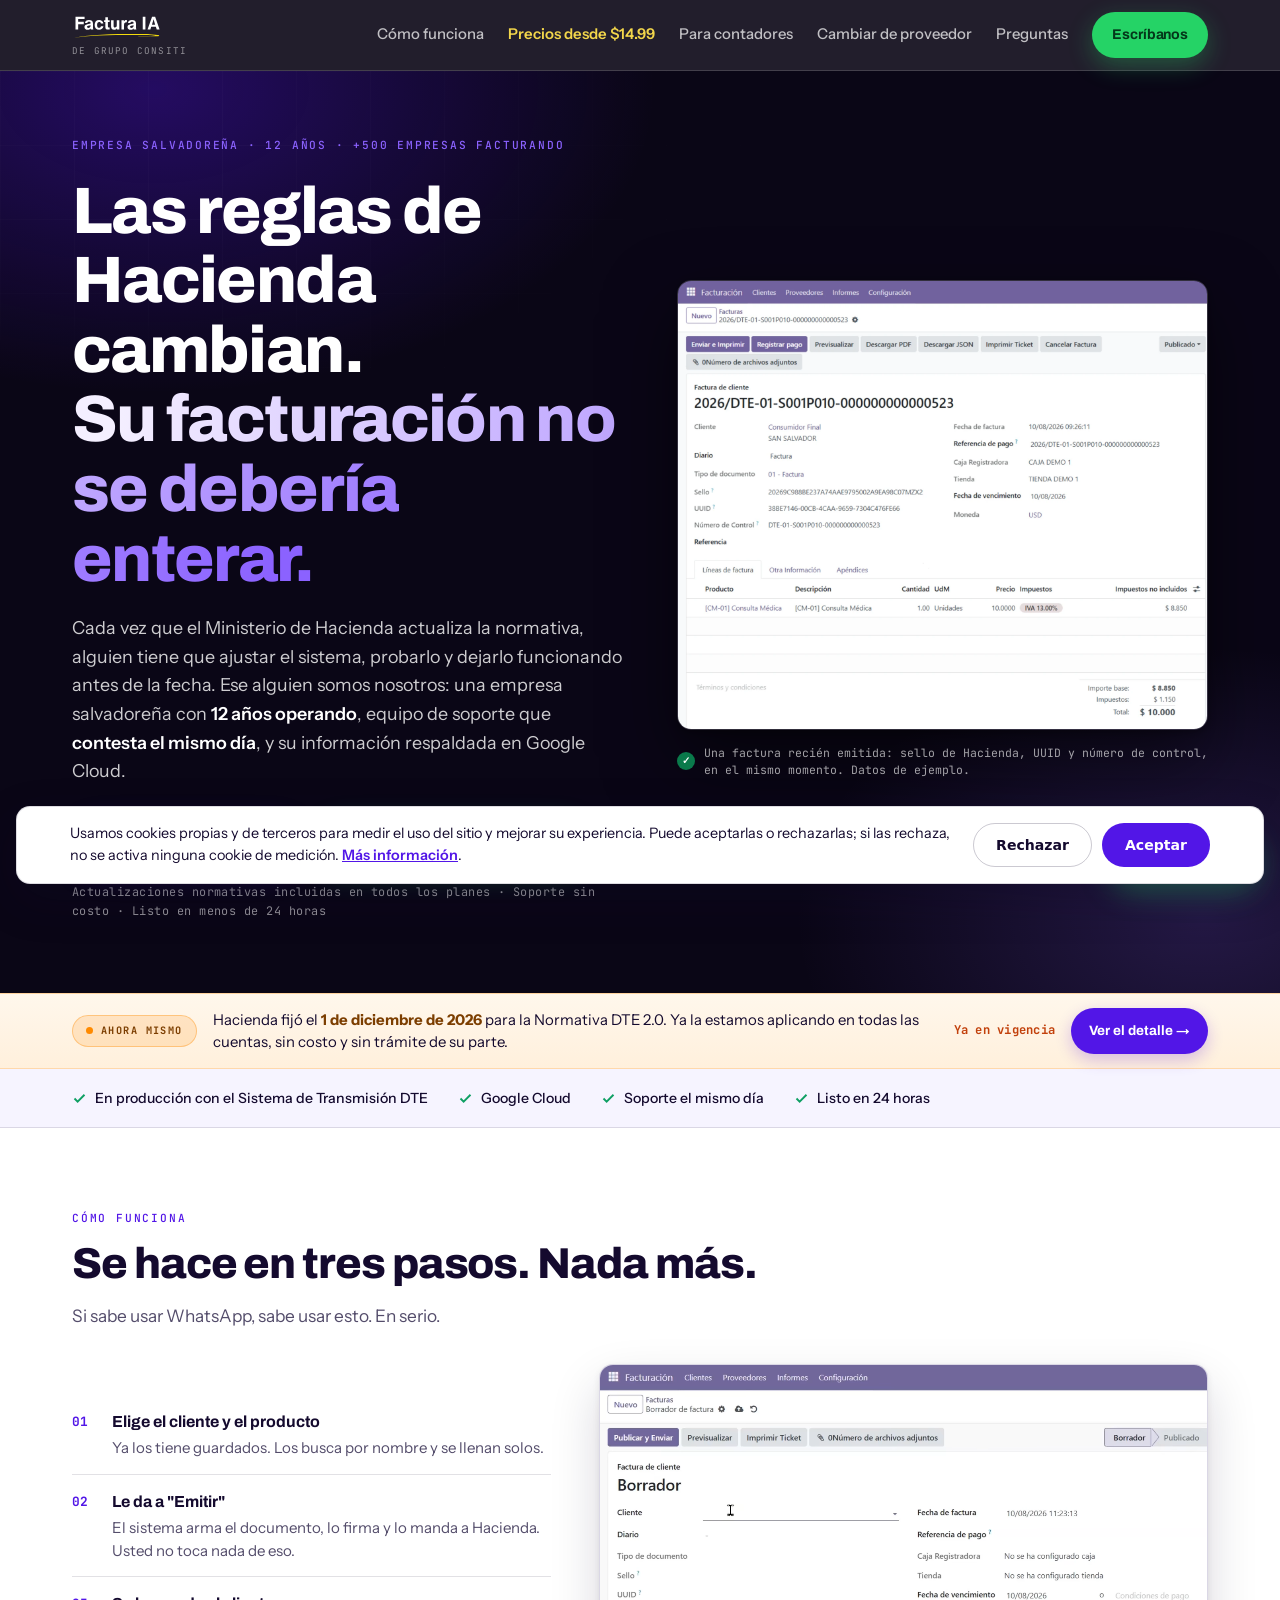
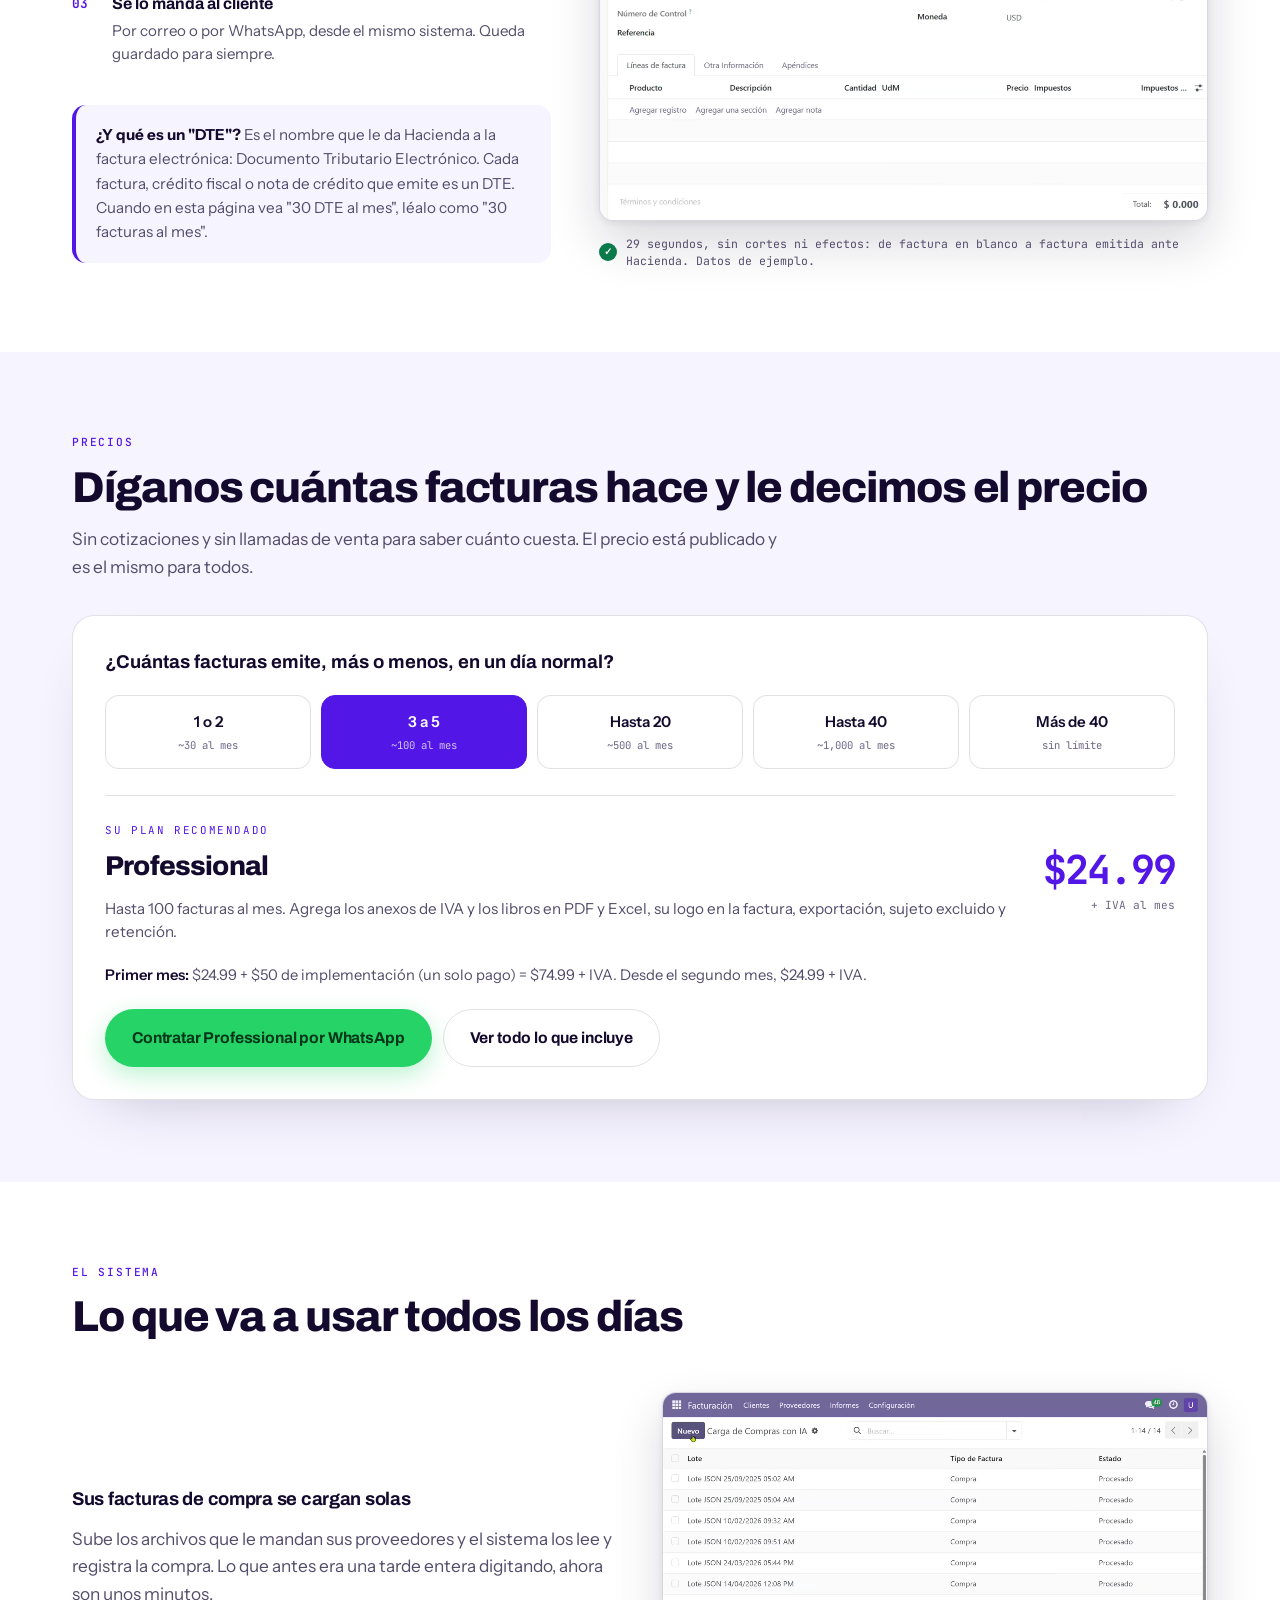
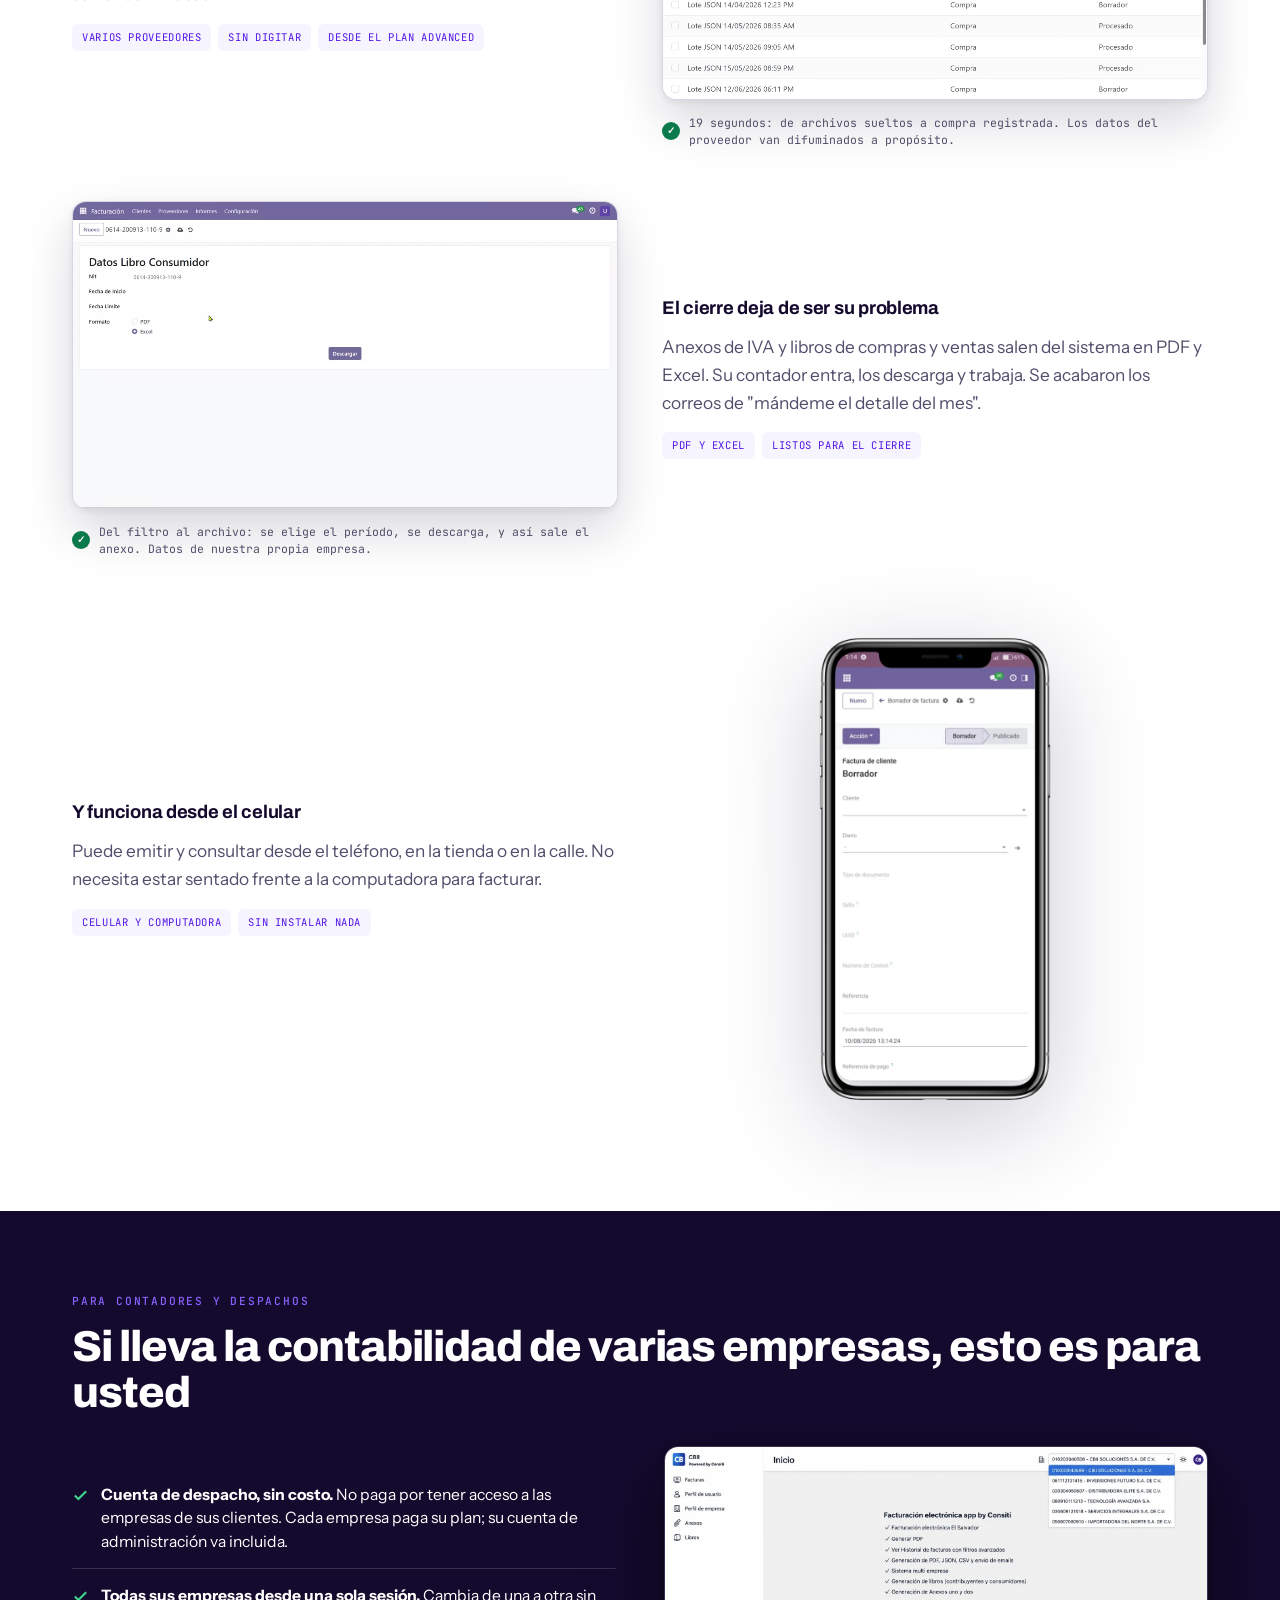
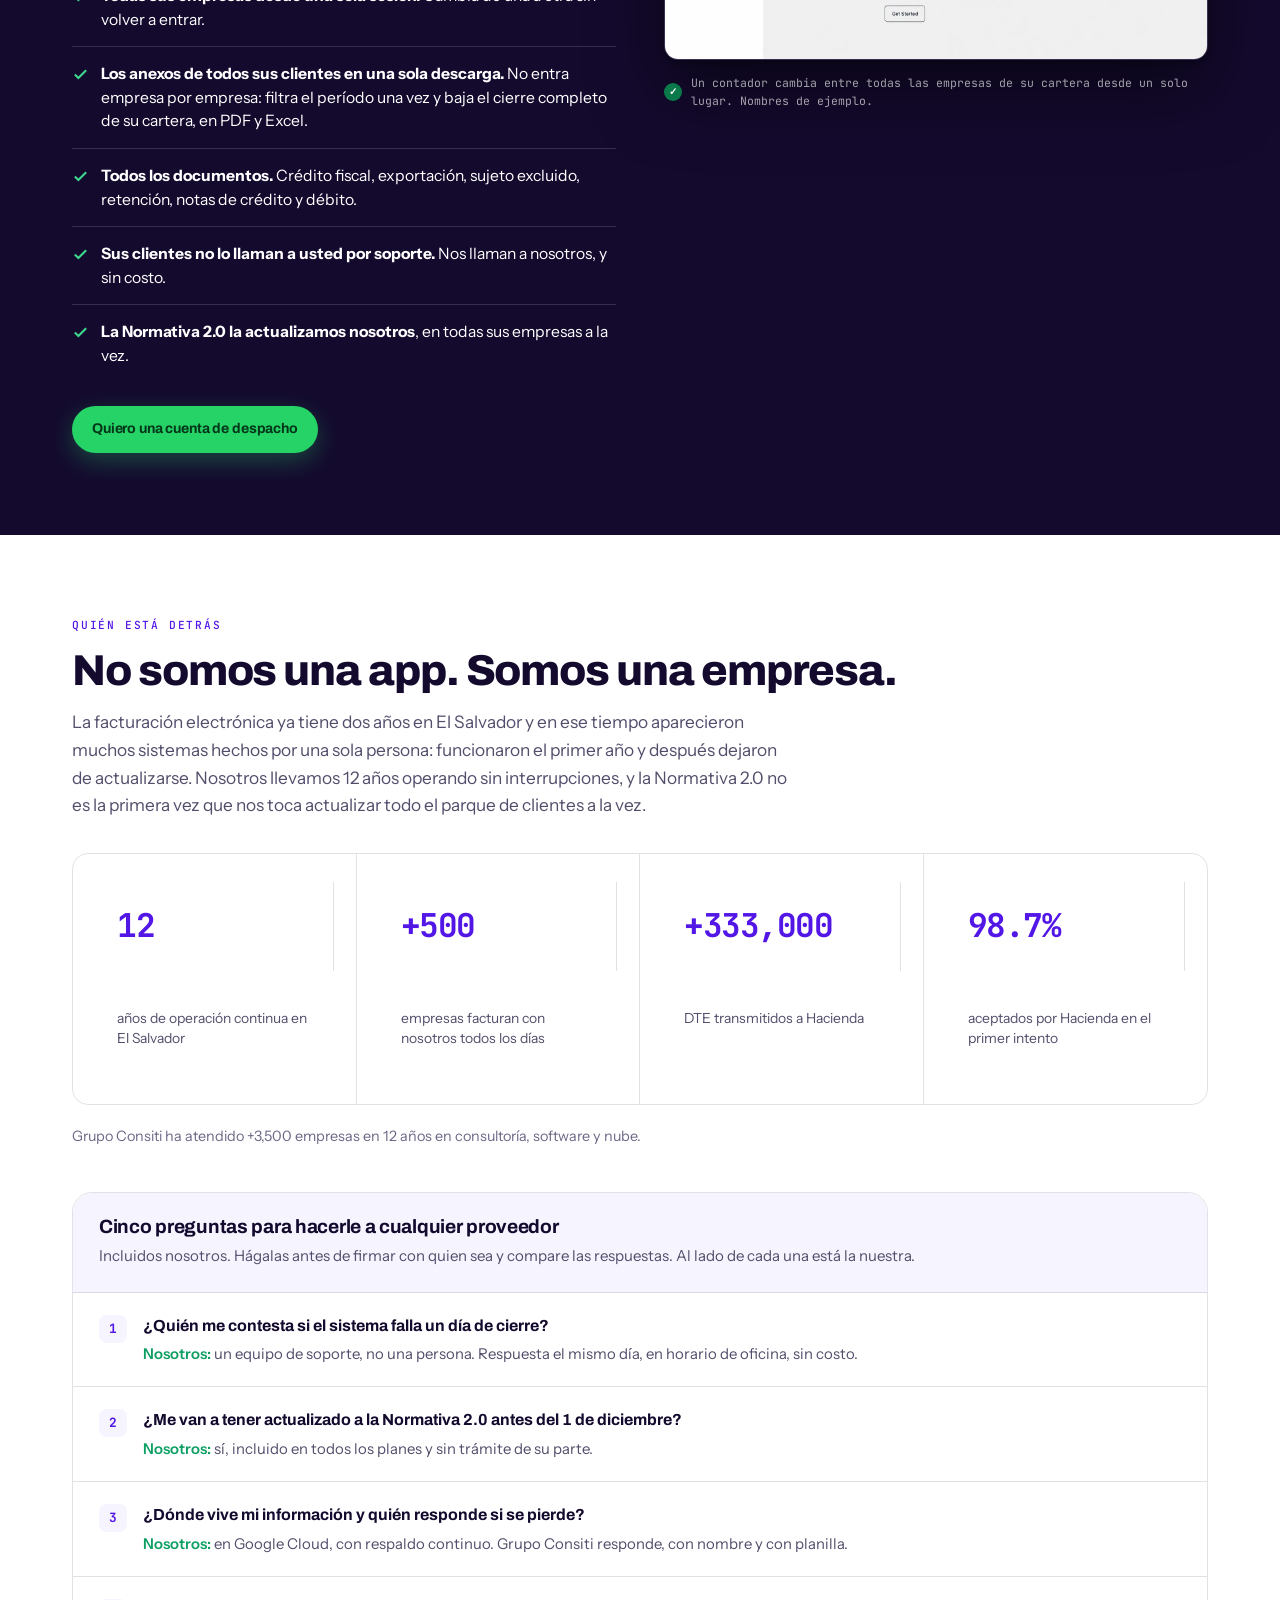
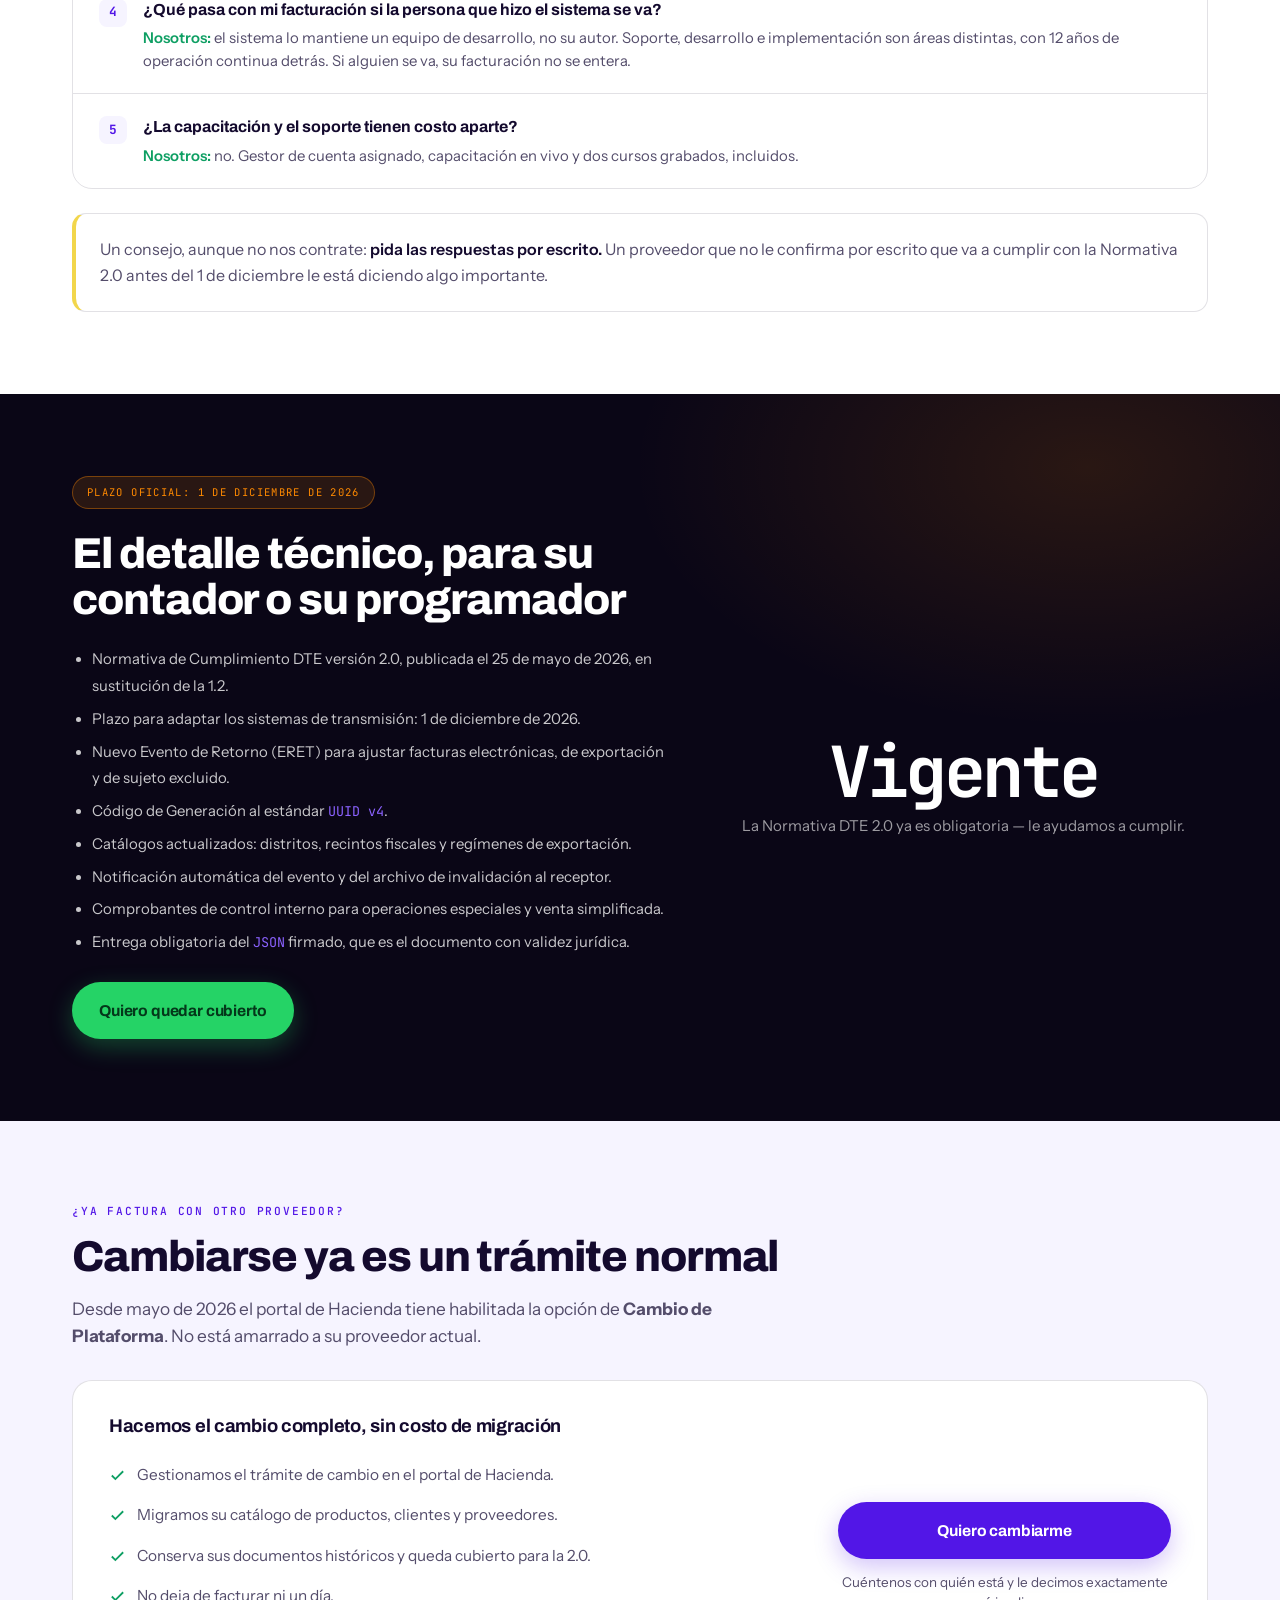
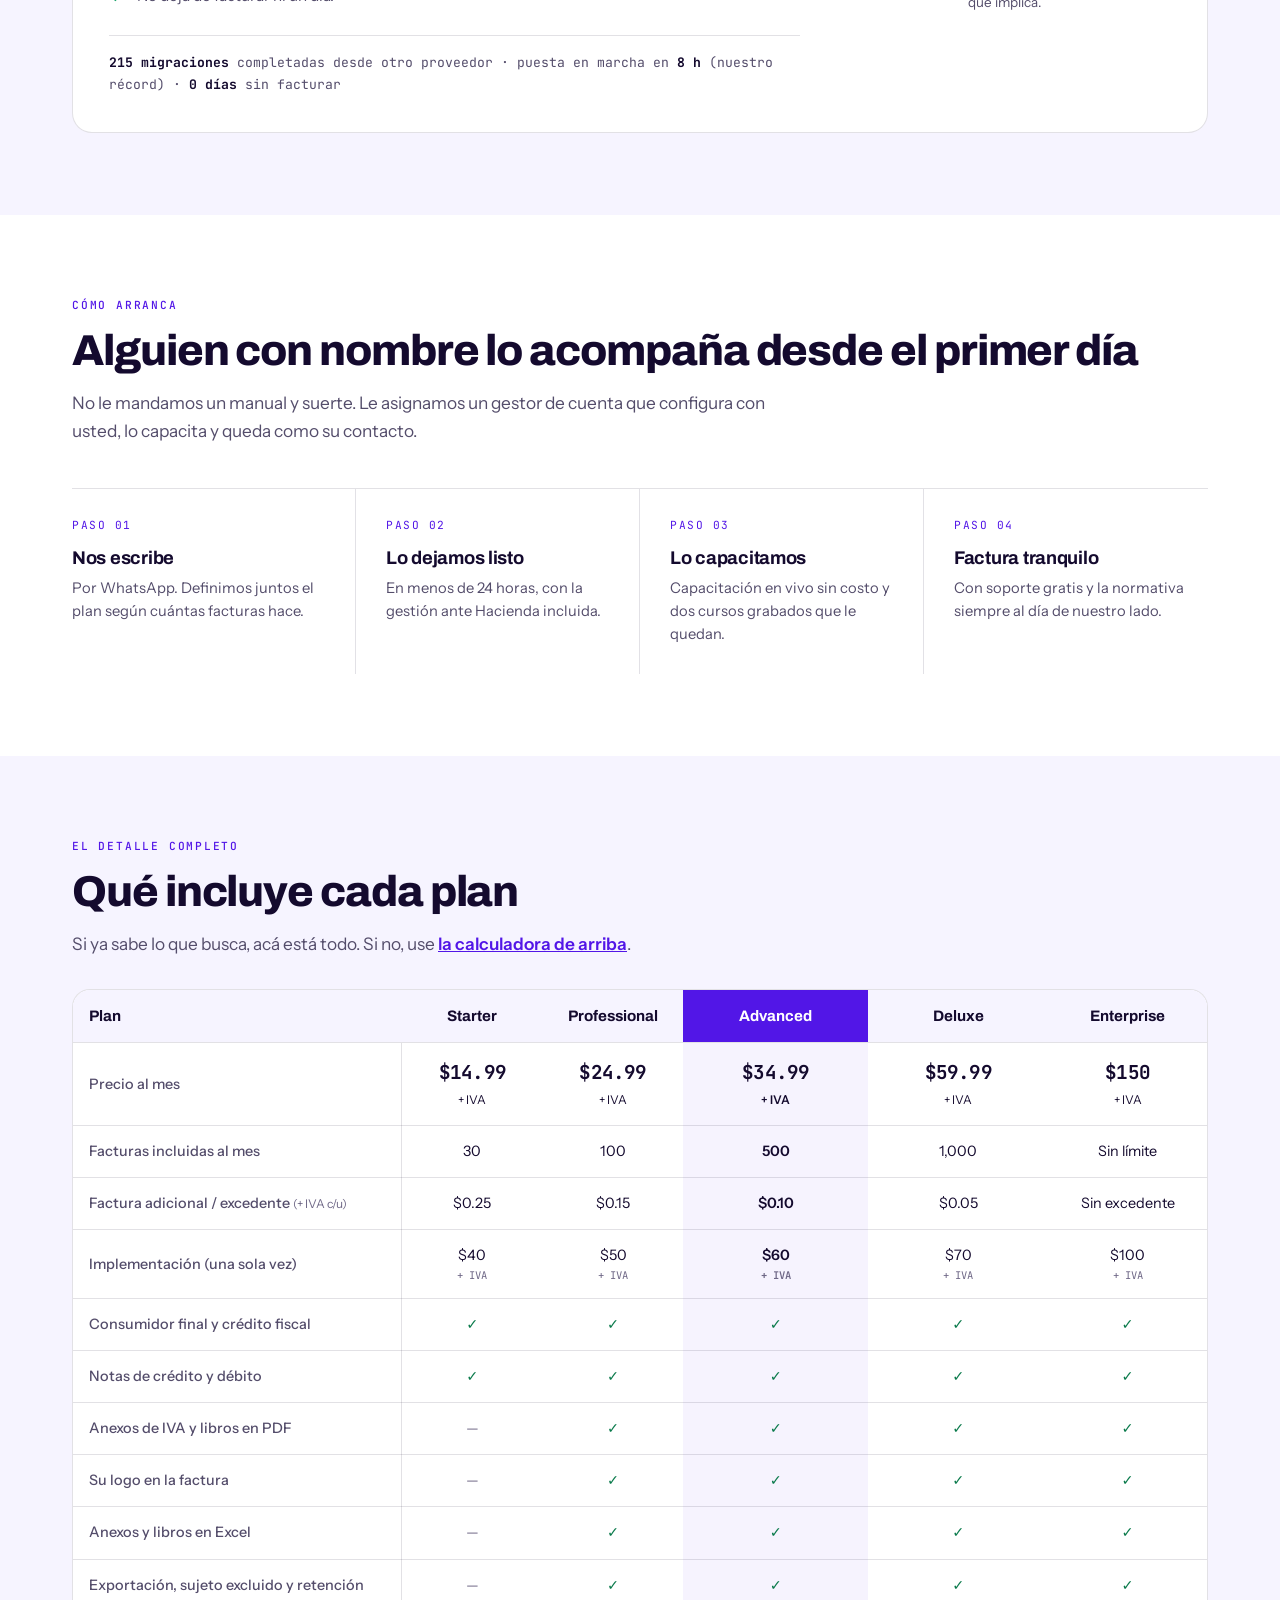
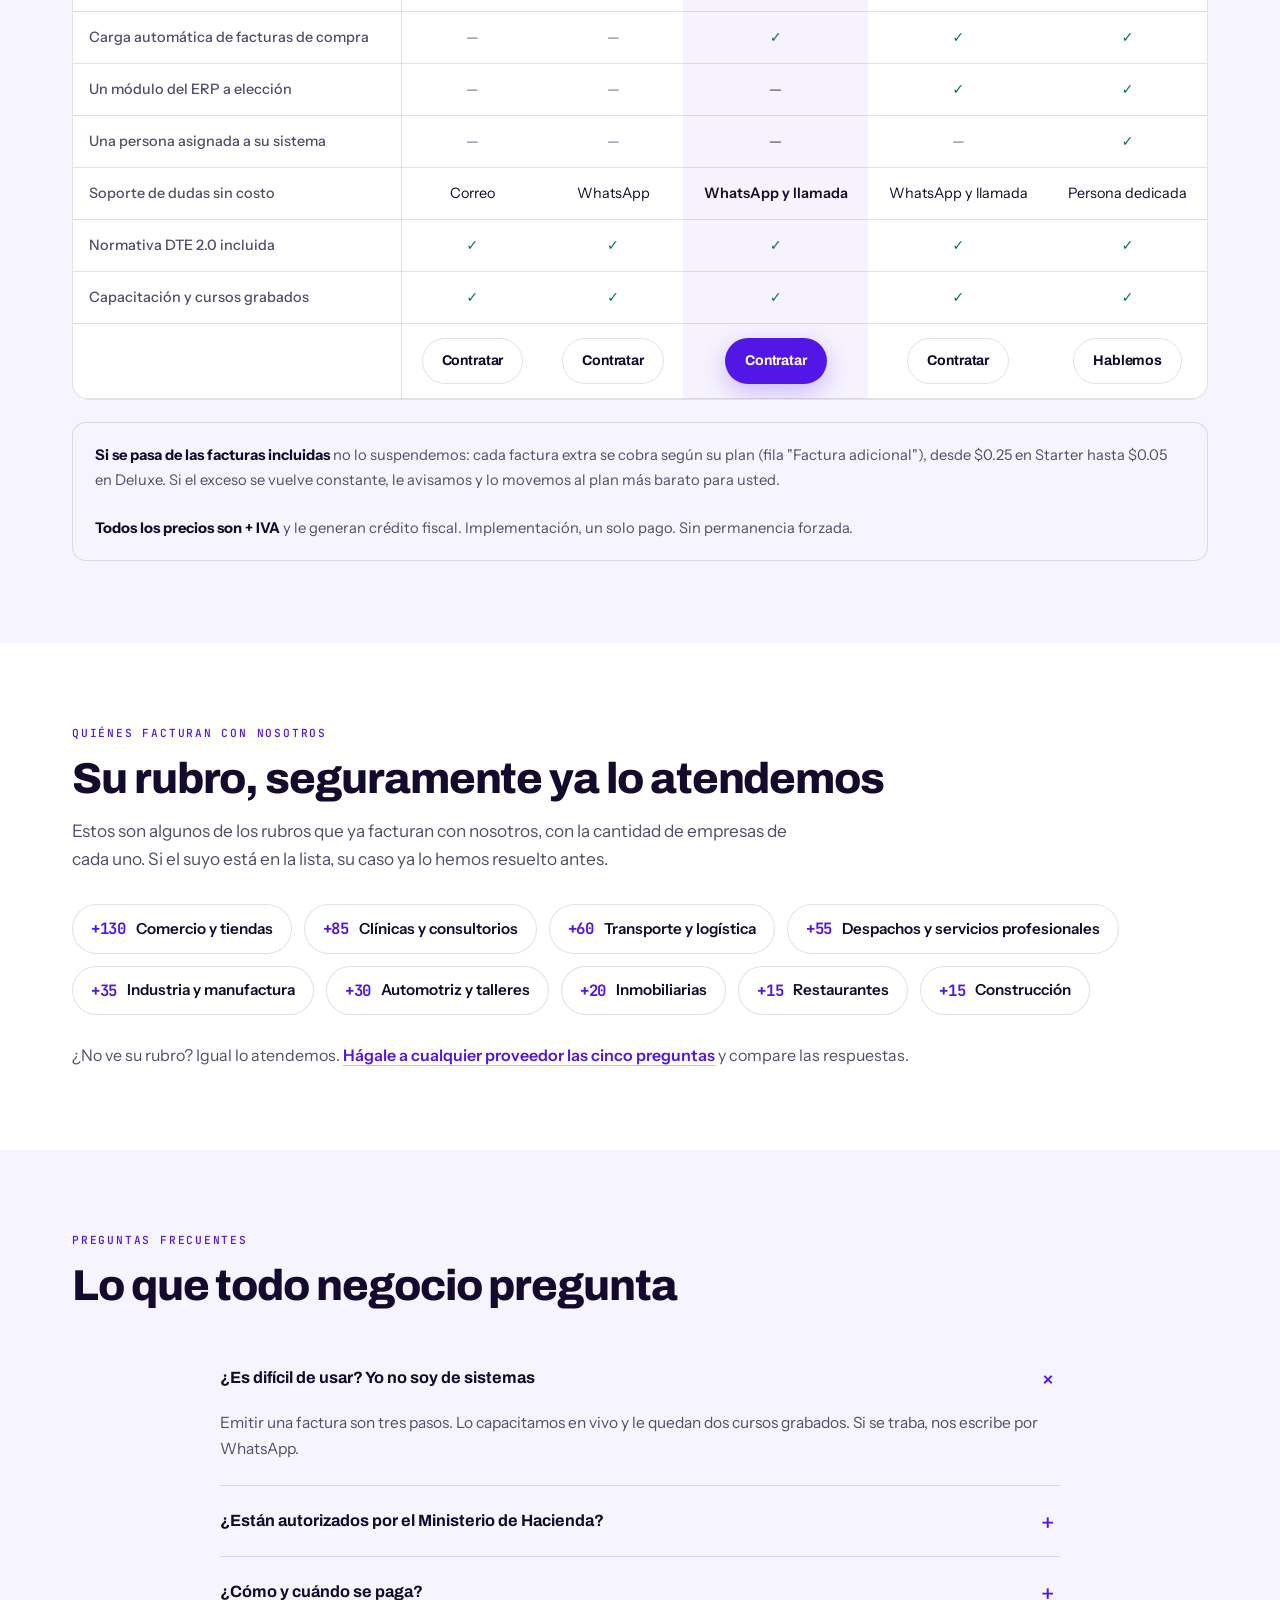
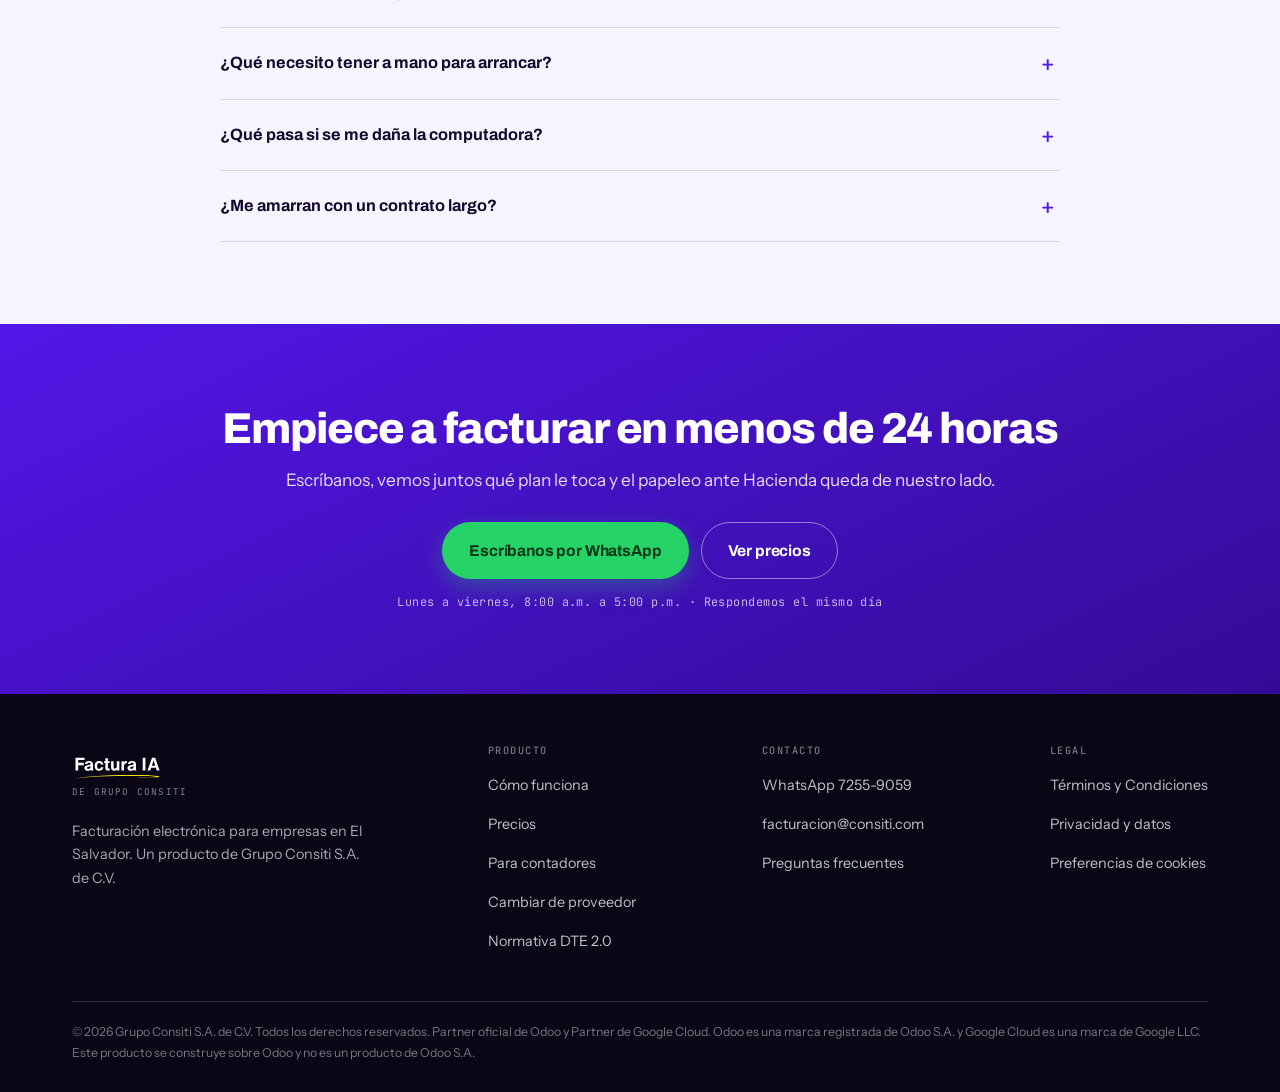
==== commit 084172f6: "Franja de confianza: conteos por rubro (clientes activos) + quita nota de referido Briant confirmo q" ====
--- a/index.html
+++ b/index.html
@@ -444,7 +444,7 @@
 .rubros{display:flex;flex-wrap:wrap;gap:12px;margin-top:32px}
 .rubro{display:inline-flex;align-items:center;gap:10px;font-family:var(--texto);font-size:.95rem;font-weight:600;color:var(--tinta);background:var(--papel);border:1px solid var(--linea);border-radius:999px;padding:11px 18px;transition:border-color .15s,transform .15s}
 .rubro:hover{border-color:var(--violeta);transform:translateY(-1px)}
-.rubro i{width:7px;height:7px;border-radius:50%;background:var(--violeta);flex:none}
+.rubro b{color:var(--violeta);font-family:var(--mono);font-weight:700;font-size:.98rem;letter-spacing:-.02em}
 .confianza-cierre{margin-top:28px;font-size:1rem;color:var(--gris);line-height:1.6}
 .confianza-cierre a{color:var(--violeta);font-weight:600;text-decoration:none;border-bottom:1px solid rgba(82,22,231,.3)}
 .confianza-cierre a:hover{border-bottom-color:var(--violeta)}
@@ -794,9 +794,6 @@
           <li><svg viewBox="0 0 24 24" fill="none" stroke="currentColor" stroke-width="3"><path d="M20 6 9 17l-5-5"/></svg>
             <span><b>La Normativa 2.0 la actualizamos nosotros</b>, en todas sus empresas a la vez.</span></li>
         </ul>
-        <!-- Decision pendiente de Rafa: si se define comision por referido para
-             contadores, va un bullet aca. El briefing lo marca como el que mas
-             contratos trae, pero es modelo comercial, no copy. -->
         <a class="btn btn-wa btn-sm" data-wa="contadores" href="#" style="margin-top:24px">Quiero una cuenta de despacho</a>
       </div>
 
@@ -1100,30 +1097,30 @@
      ===================================================================== -->
 
 <!-- ================= 10b. FRANJA DE CONFIANZA (rubros reales) =================
-     Reemplaza a los testimonios mientras no haya firmados. Los rubros salen del
-     export real de contactos (Odoo res.partner): son categorias verdaderas. NO se
-     publica el conteo por rubro porque el export puede incluir prospectos/proveedores.
-     Cuando lleguen testimonios firmados, pueden ir encima de esta franja o sustituirla. -->
+     Reemplaza a los testimonios mientras no haya firmados. Los rubros y conteos
+     salen del export real de contactos (Odoo res.partner), confirmados por Briant
+     como CLIENTES ACTIVOS. Los numeros van redondeados hacia abajo para que sigan
+     siendo verdaderos aunque la cartera crezca (regla del brief). Al actualizar la
+     cartera, revisar estos conteos. Cuando lleguen testimonios firmados, pueden ir
+     encima de esta franja o sustituirla. -->
 <section id="confianza">
   <div class="wrap">
     <span class="eyebrow rv">Quiénes facturan con nosotros</span>
     <h2 class="rv">Su rubro, seguramente ya lo atendemos</h2>
     <p class="lede rv">
-      Entre las empresas que facturan con nosotros hay comercios, clínicas y consultorios,
-      transportistas, despachos contables y muchos giros más. Si el suyo está en esta lista,
-      su caso ya lo hemos resuelto antes.
+      Estos son algunos de los rubros que ya facturan con nosotros, con la cantidad de
+      empresas de cada uno. Si el suyo está en la lista, su caso ya lo hemos resuelto antes.
     </p>
     <div class="rubros rv">
-      <span class="rubro"><i aria-hidden="true"></i>Comercio y tiendas</span>
-      <span class="rubro"><i aria-hidden="true"></i>Clínicas y consultorios</span>
-      <span class="rubro"><i aria-hidden="true"></i>Transporte y logística</span>
-      <span class="rubro"><i aria-hidden="true"></i>Despachos contables</span>
-      <span class="rubro"><i aria-hidden="true"></i>Restaurantes</span>
-      <span class="rubro"><i aria-hidden="true"></i>Farmacias</span>
-      <span class="rubro"><i aria-hidden="true"></i>Automotriz y talleres</span>
-      <span class="rubro"><i aria-hidden="true"></i>Industria y manufactura</span>
-      <span class="rubro"><i aria-hidden="true"></i>Inmobiliarias</span>
-      <span class="rubro"><i aria-hidden="true"></i>Construcción</span>
+      <span class="rubro"><b>+130</b> Comercio y tiendas</span>
+      <span class="rubro"><b>+85</b> Clínicas y consultorios</span>
+      <span class="rubro"><b>+60</b> Transporte y logística</span>
+      <span class="rubro"><b>+55</b> Despachos y servicios profesionales</span>
+      <span class="rubro"><b>+35</b> Industria y manufactura</span>
+      <span class="rubro"><b>+30</b> Automotriz y talleres</span>
+      <span class="rubro"><b>+20</b> Inmobiliarias</span>
+      <span class="rubro"><b>+15</b> Restaurantes</span>
+      <span class="rubro"><b>+15</b> Construcción</span>
     </div>
     <p class="confianza-cierre rv">
       ¿No ve su rubro? Igual lo atendemos. <a href="#respaldo">Hágale a cualquier proveedor las cinco preguntas</a> y compare las respuestas.
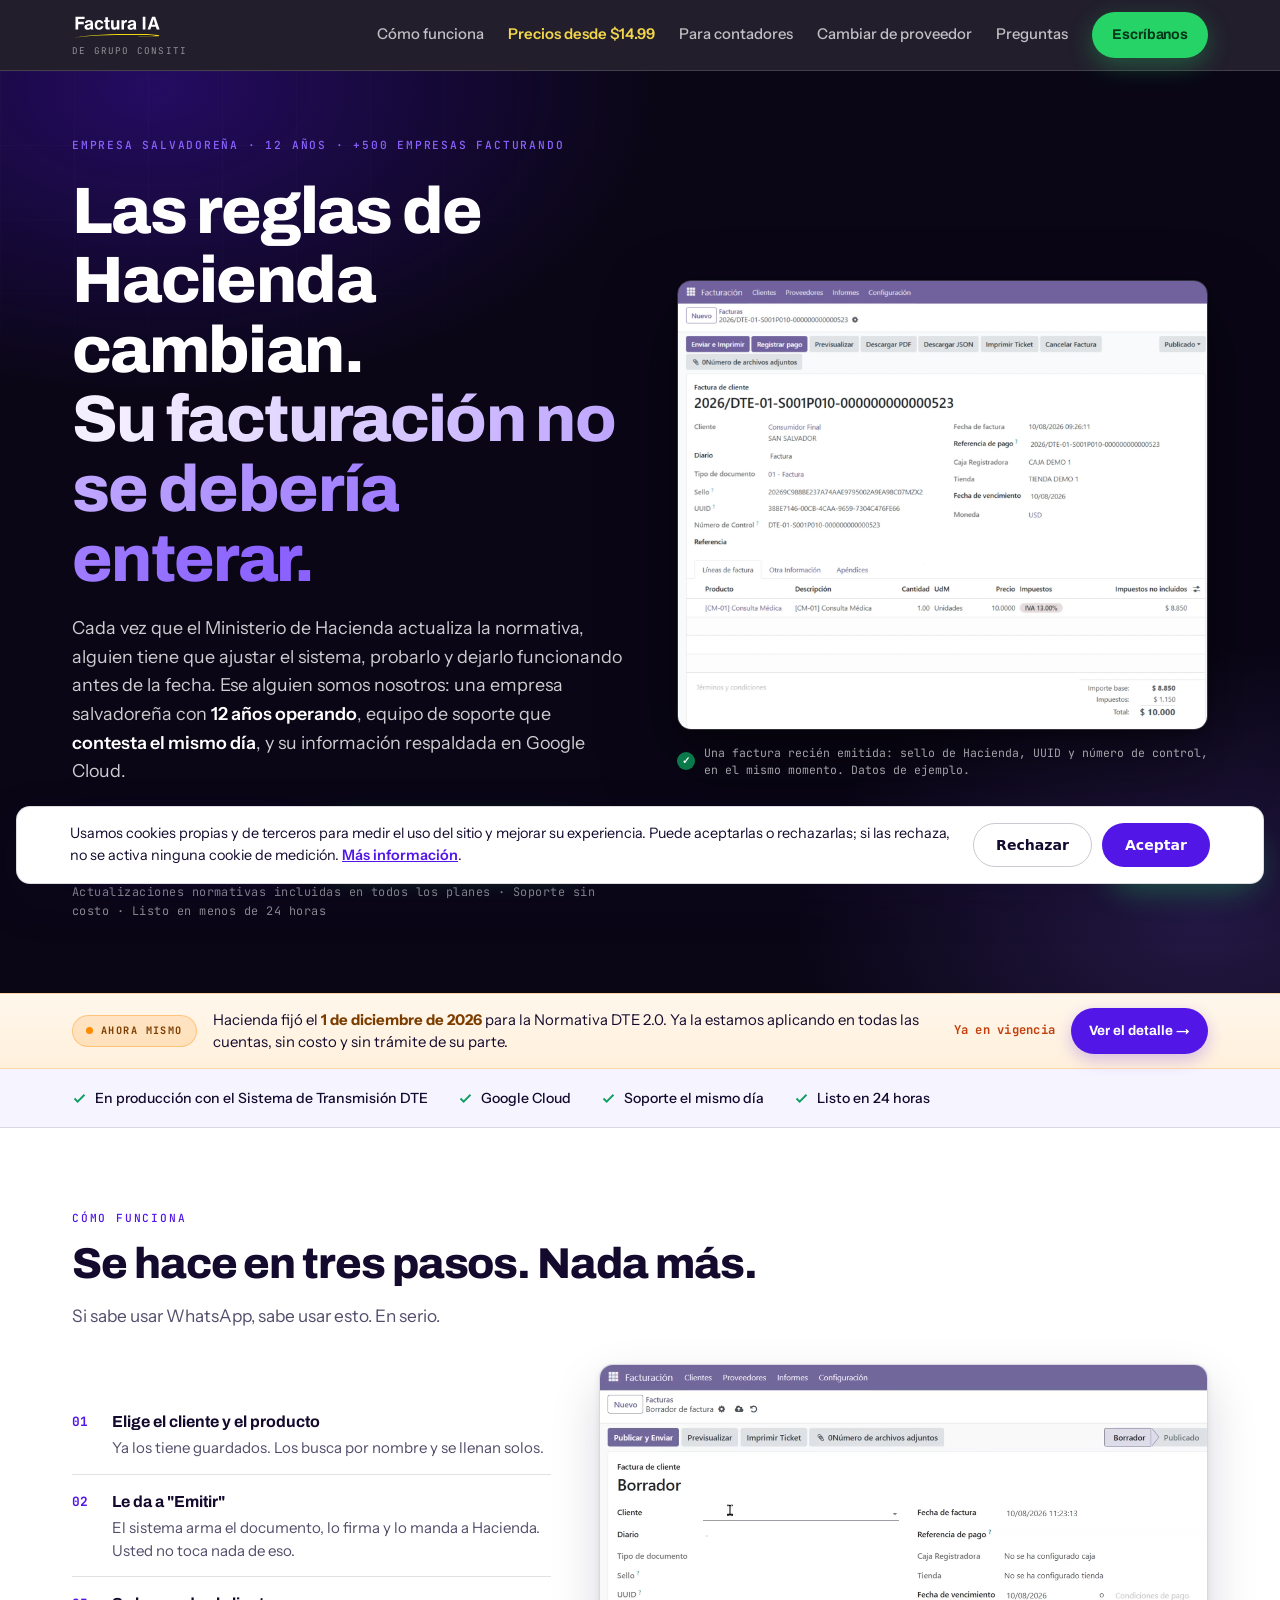
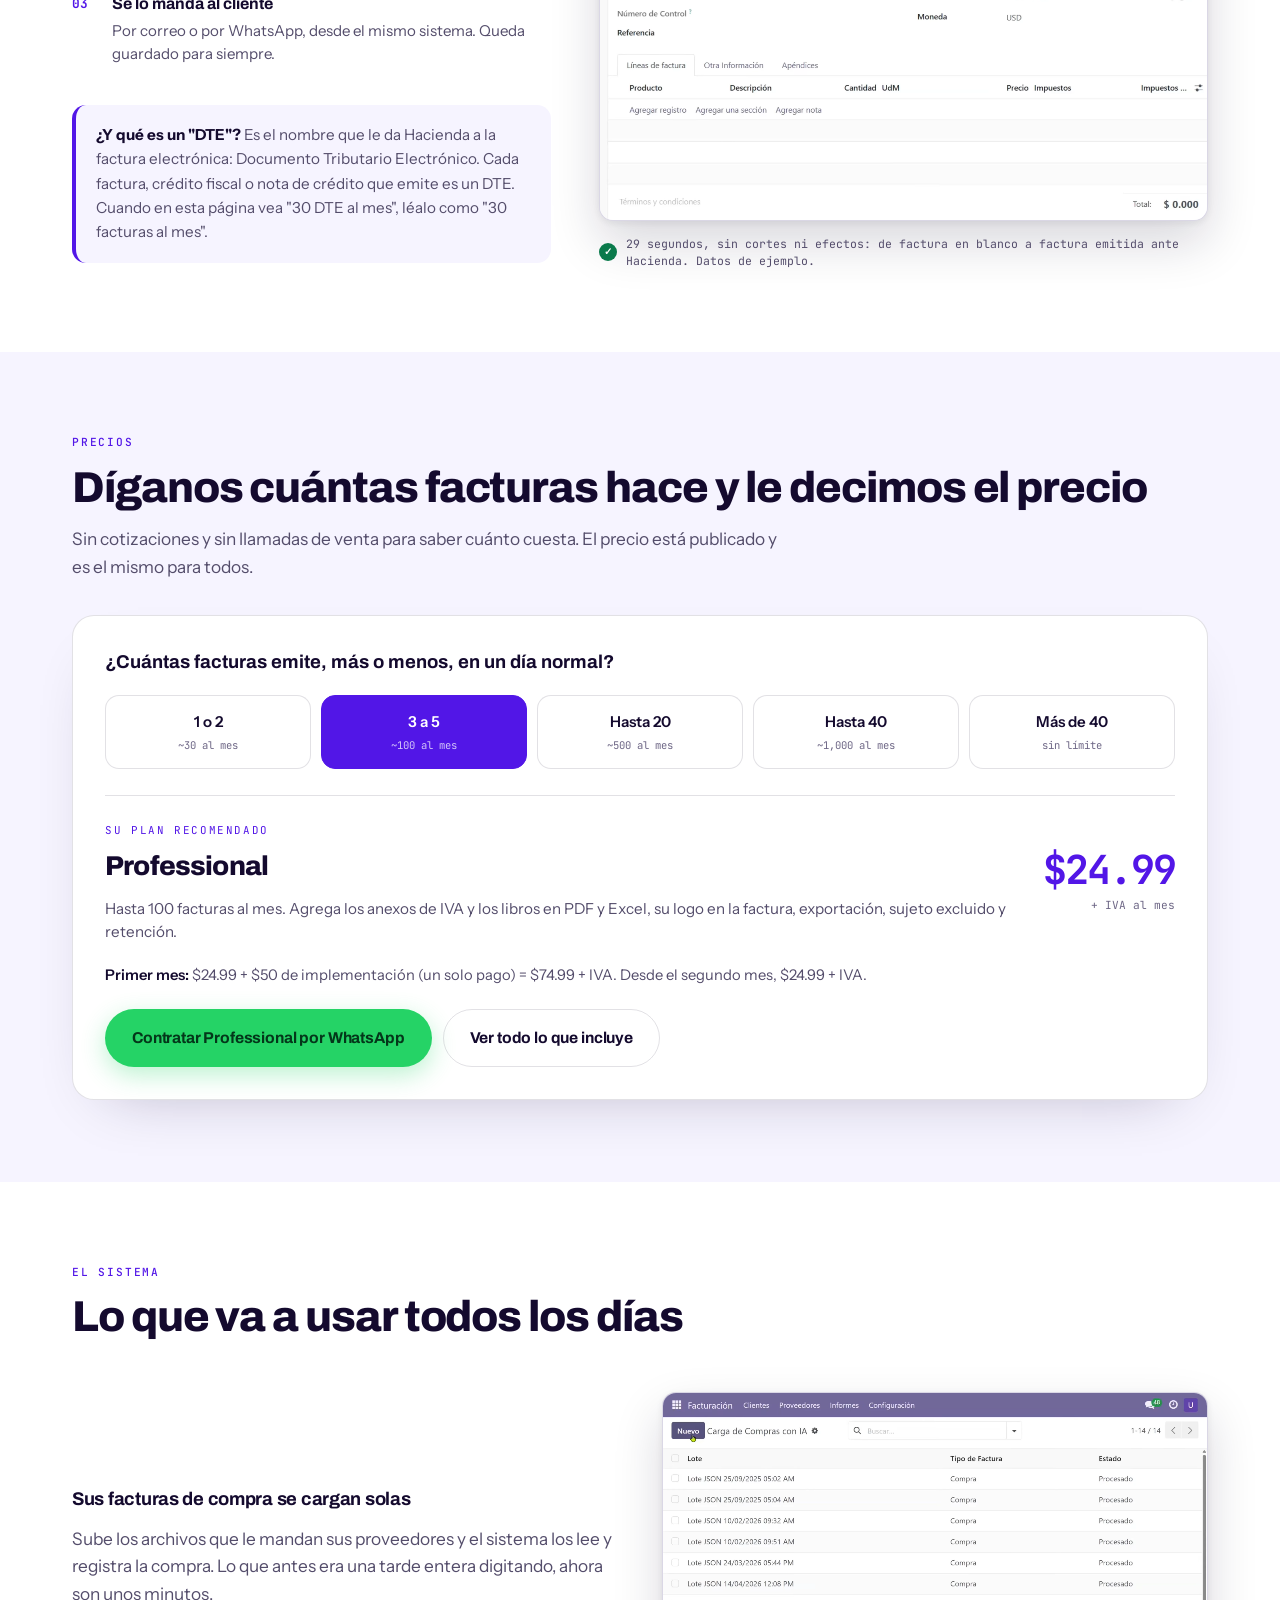
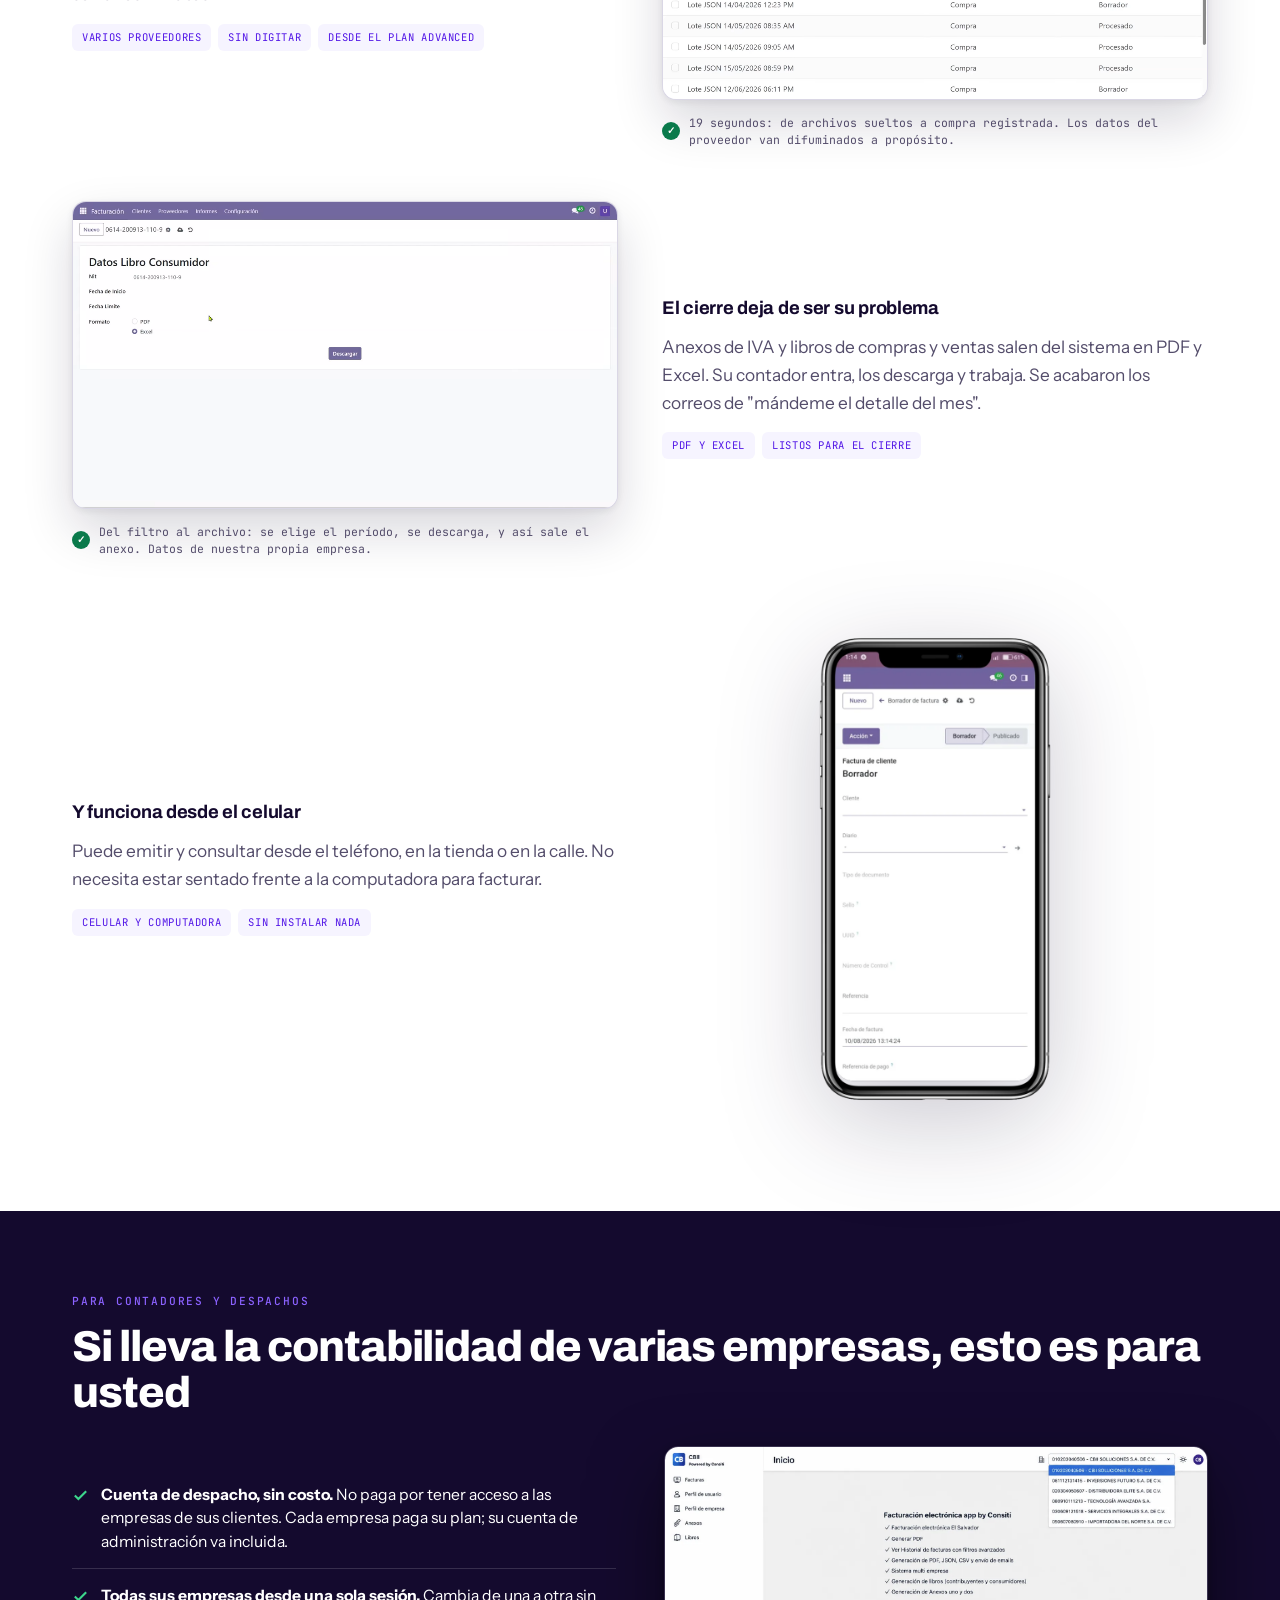
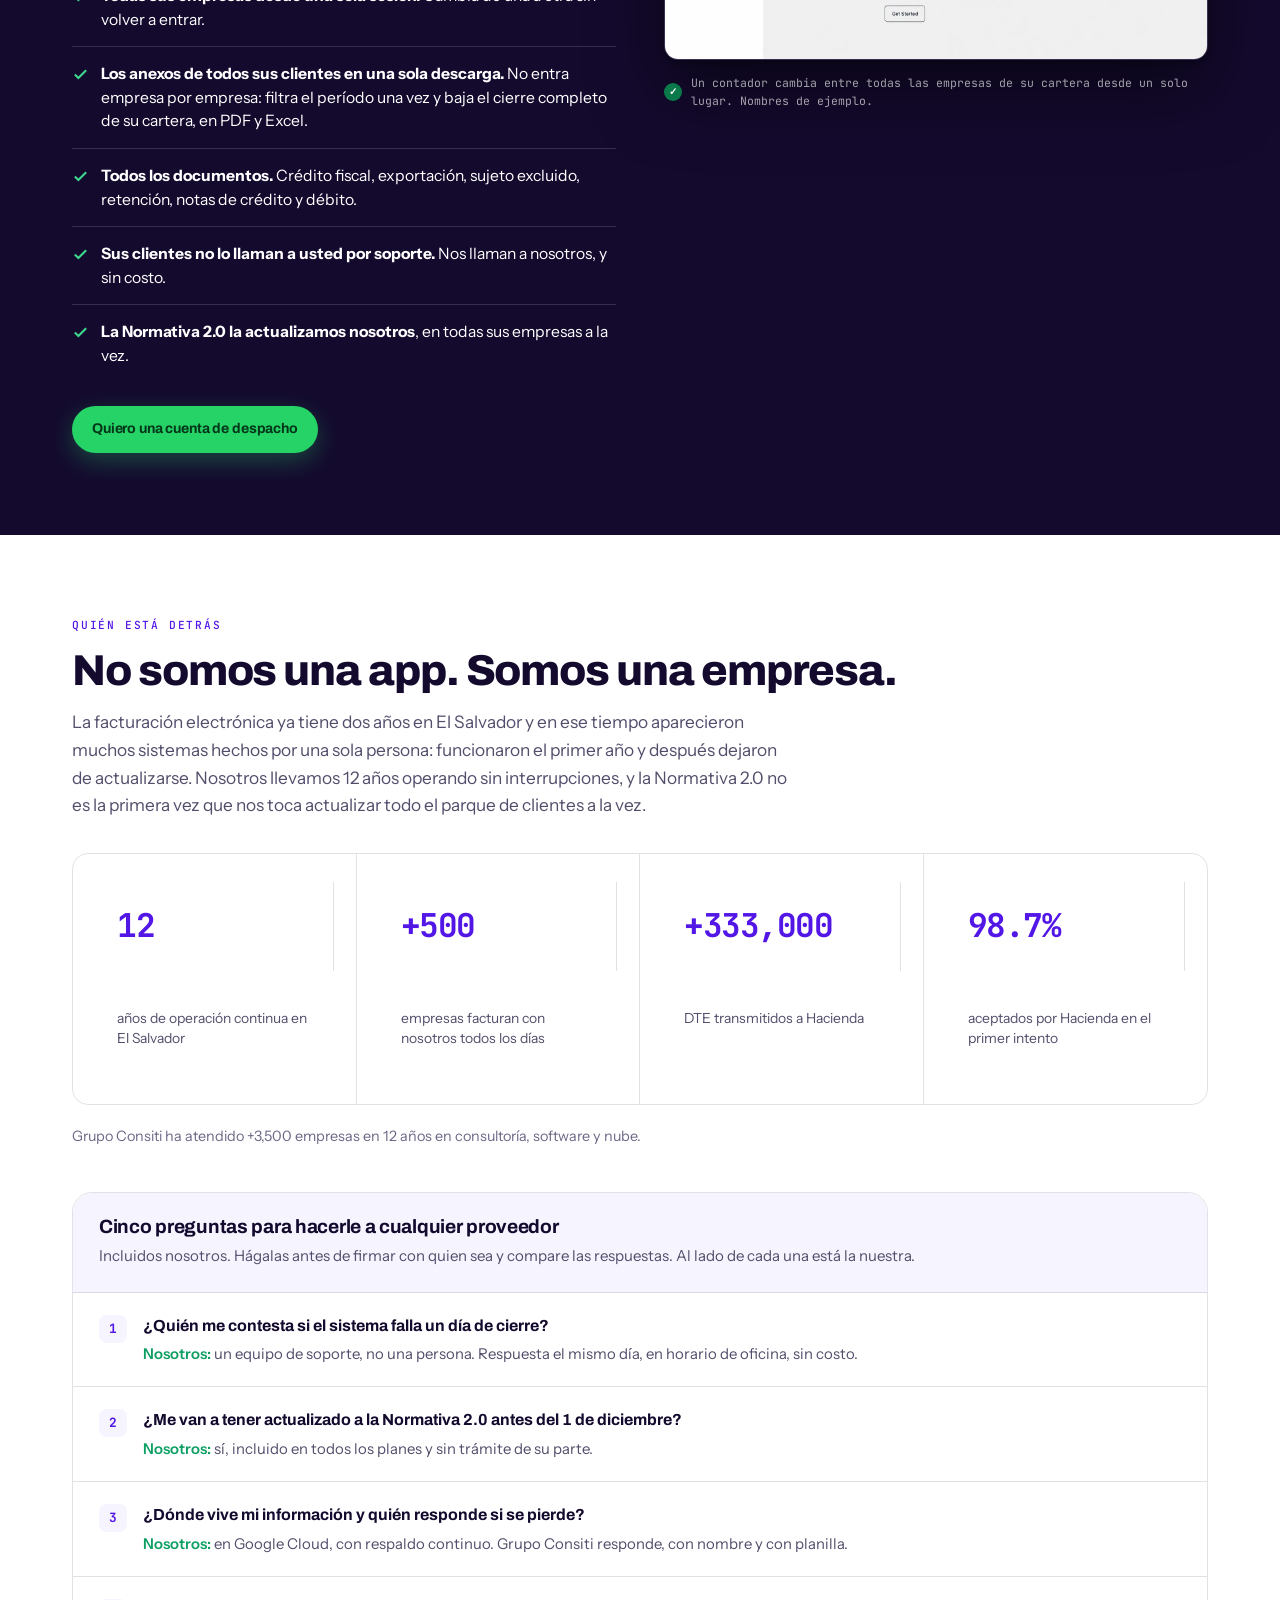
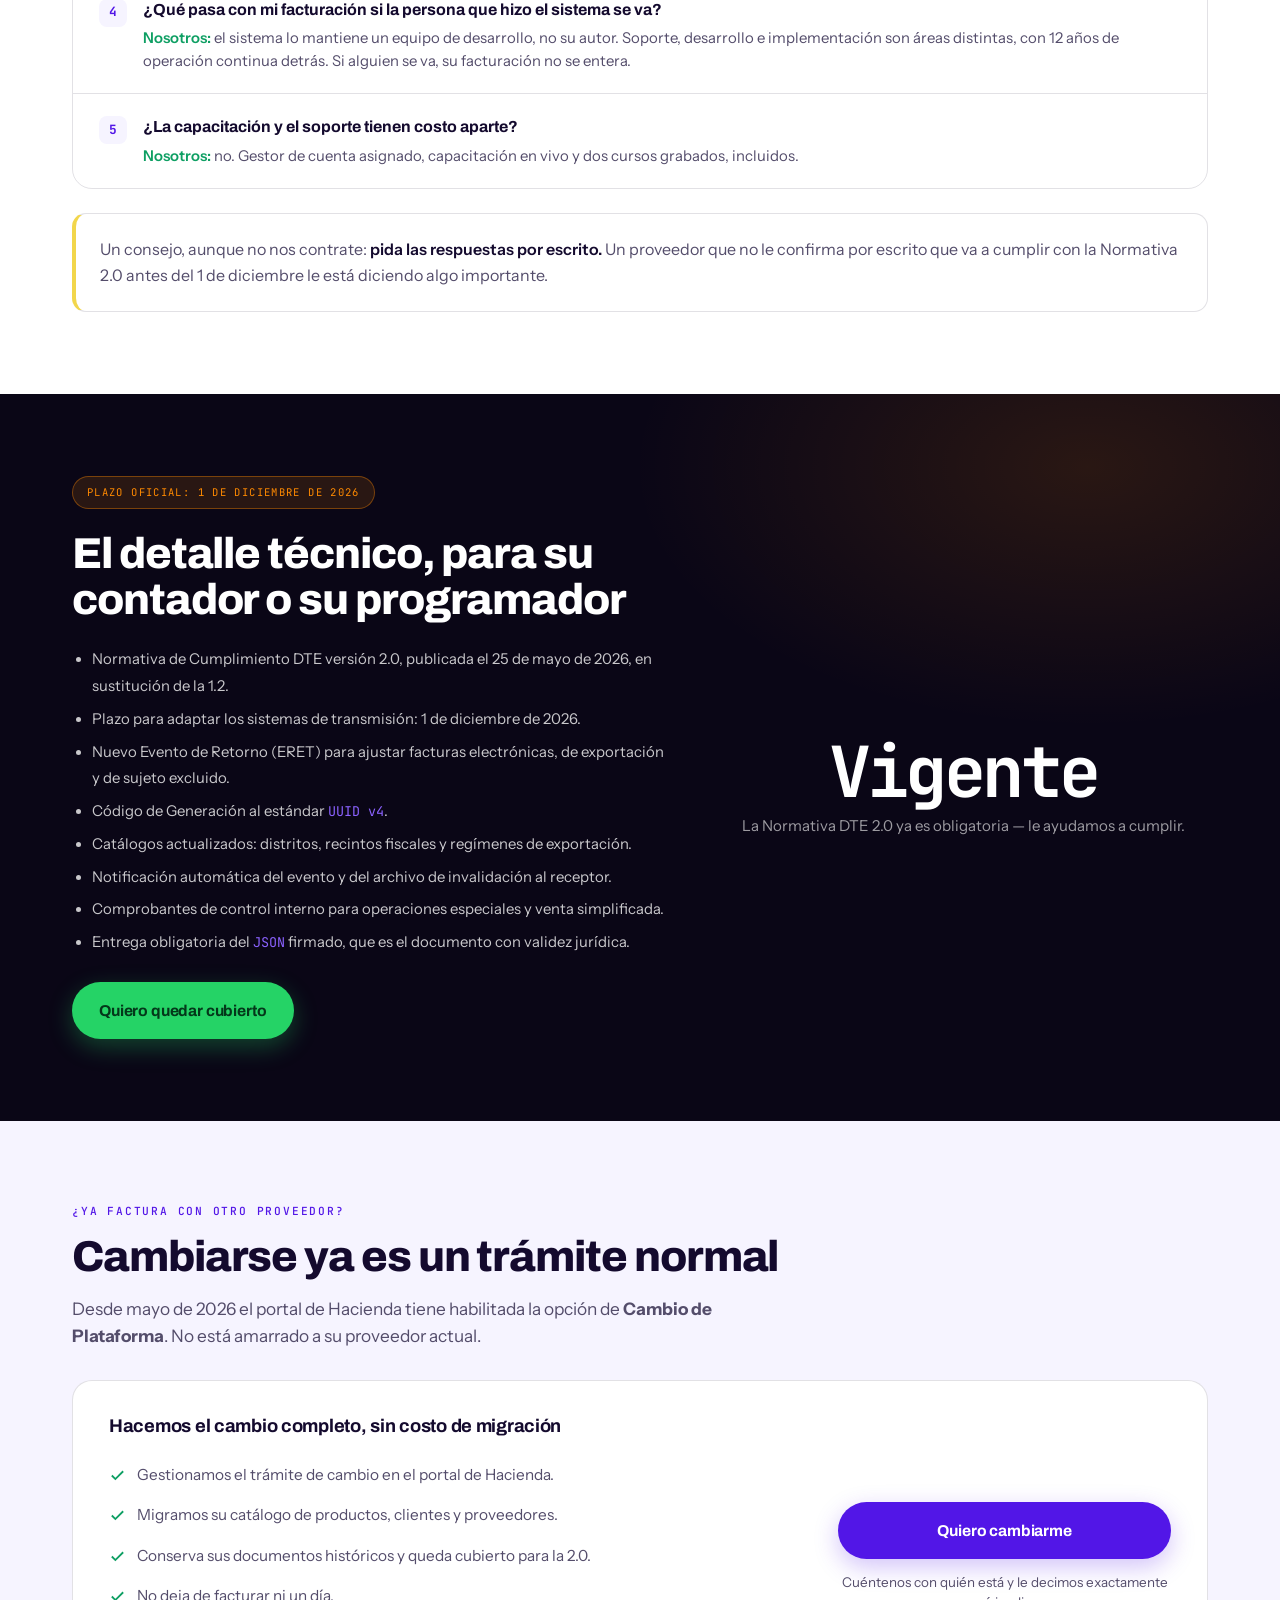
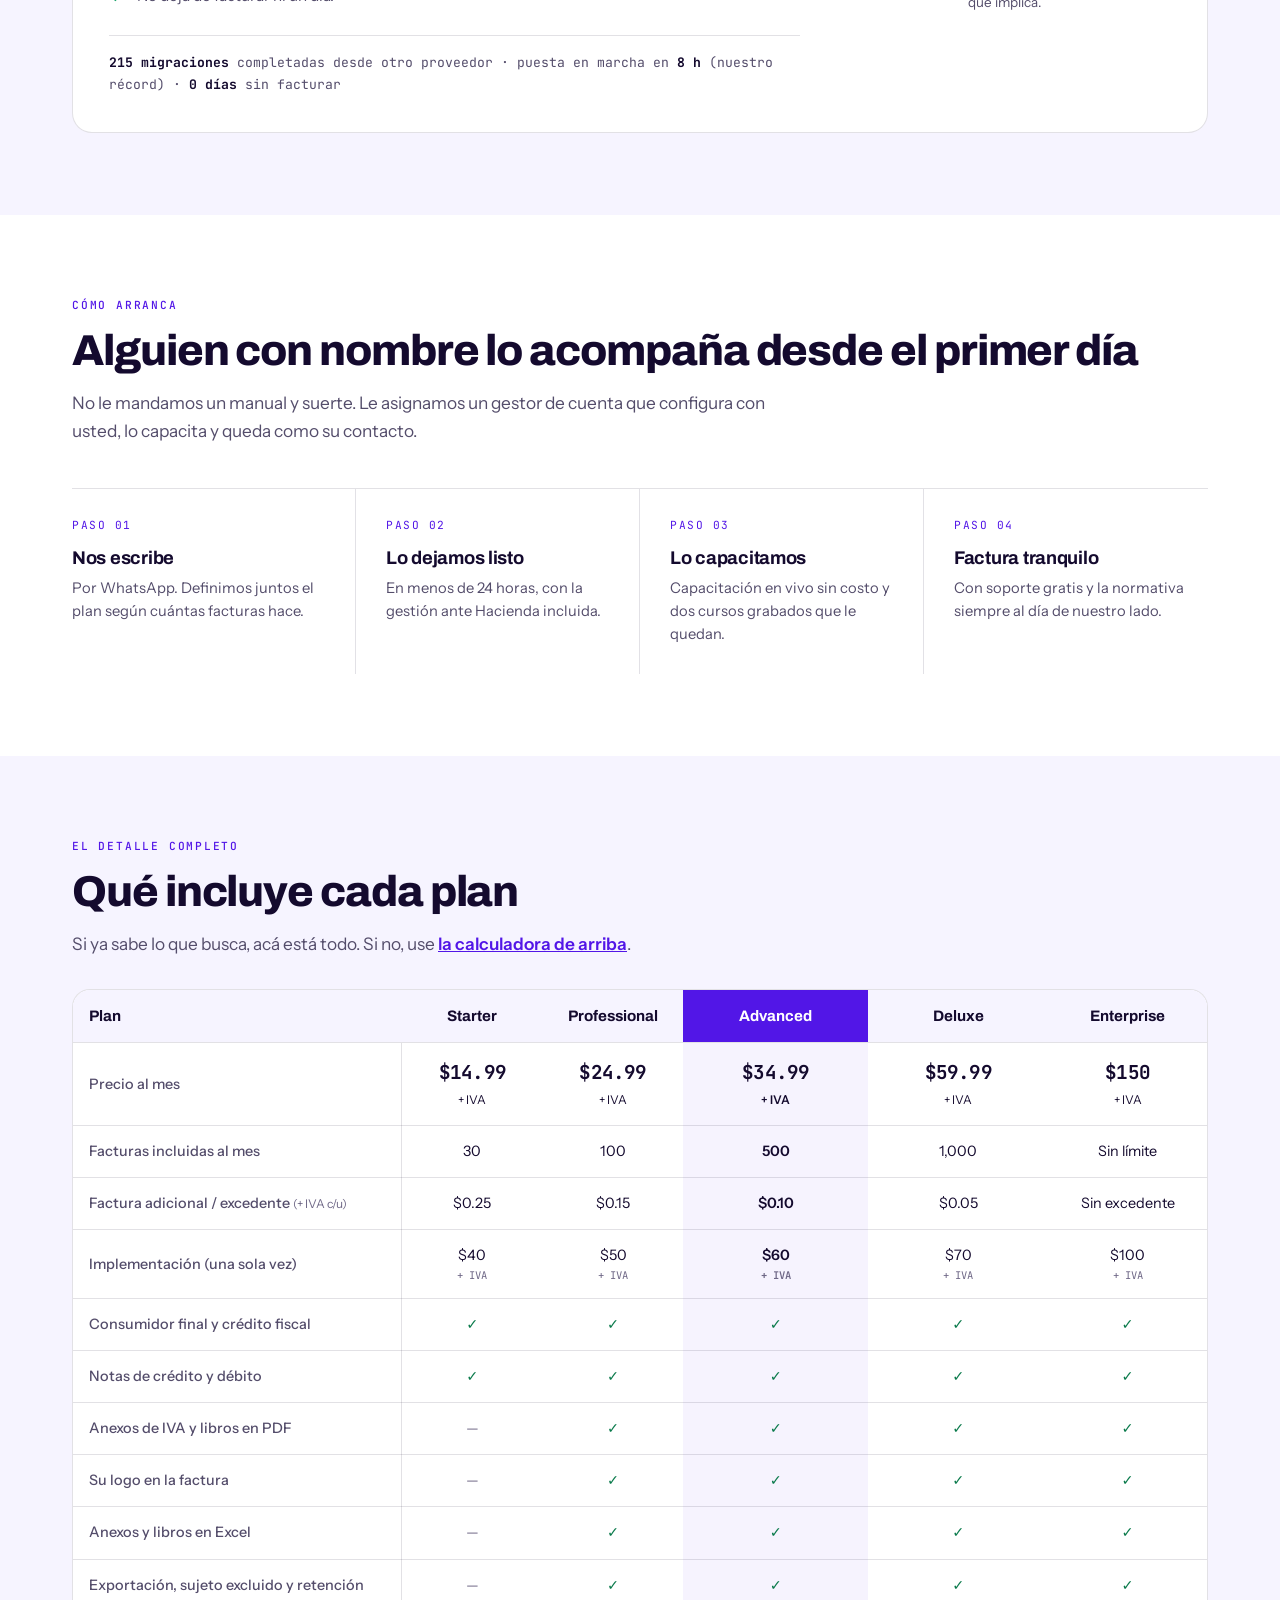
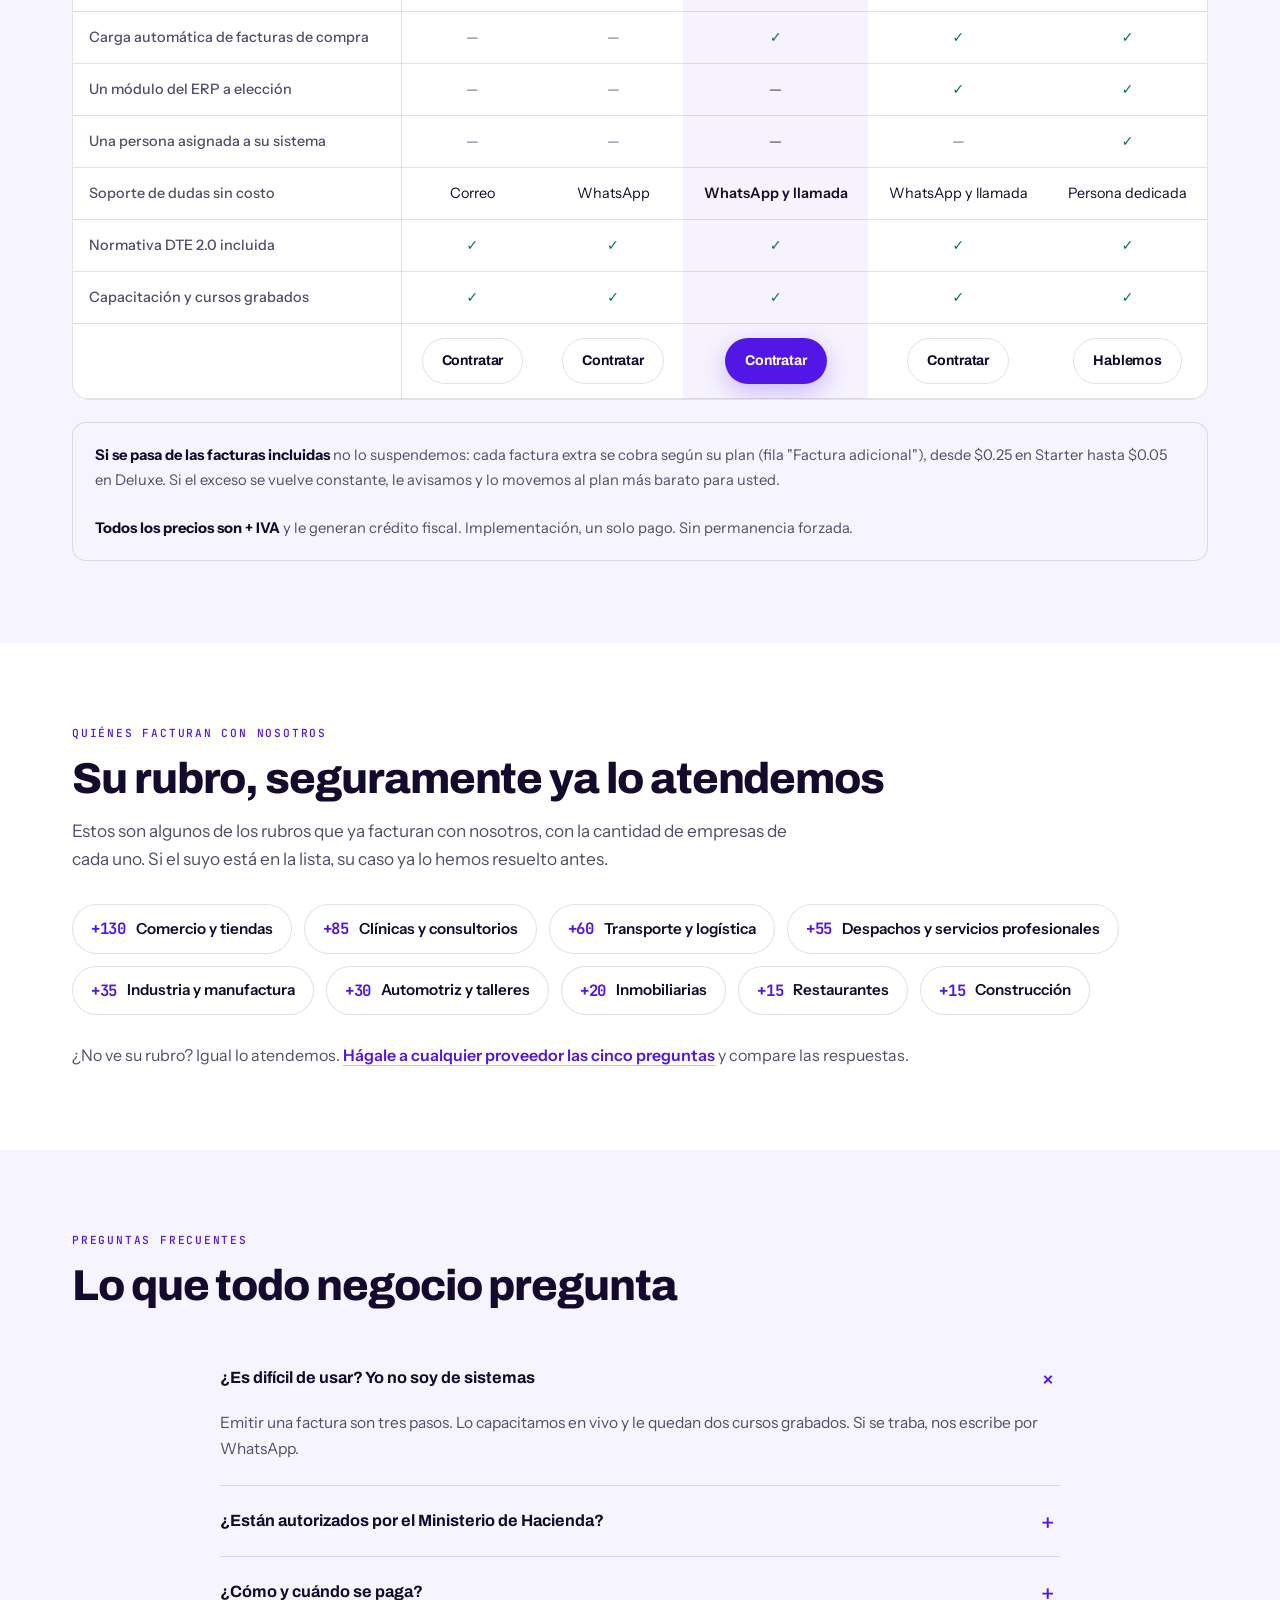
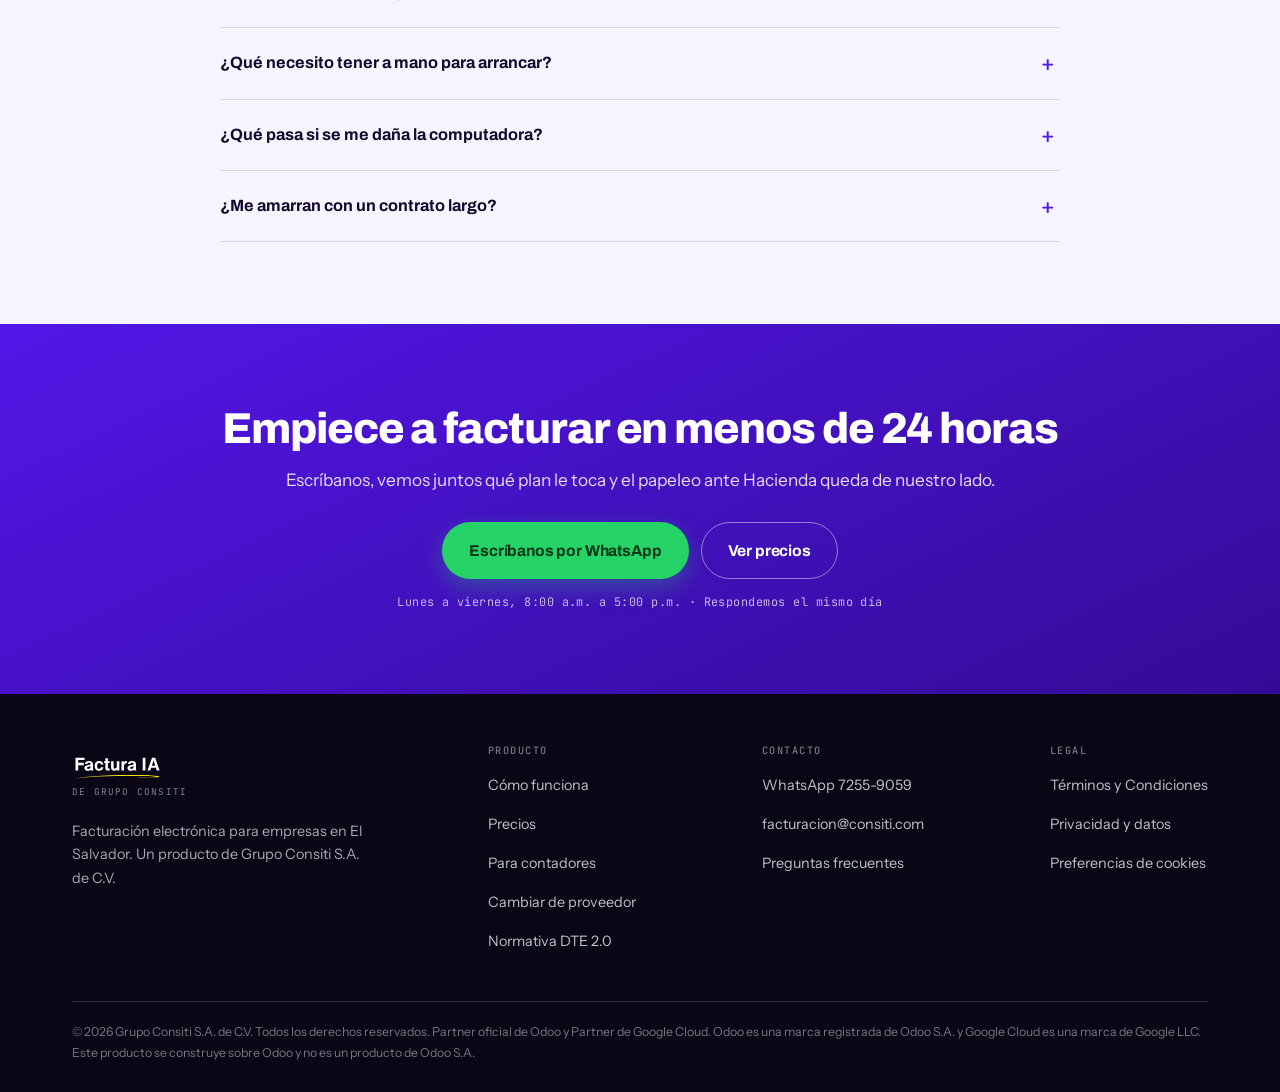
==== commit 4a0740f0: "Limpieza de comentarios: quita referencias [X] obsoletas (cifras ya reales) Co-Authored-By: Claude O" ====
--- a/index.html
+++ b/index.html
@@ -97,10 +97,9 @@
 /* Los estilos .asset (recuadros naranja de placeholder para el disenador) se
    retiraron: los 9 assets del brief ya estan entregados, incluido el 06
    (selector multi-empresa, assets/multiempresa.webp). */
-/* .rev marca los datos sin confirmar. Se reactivo para el rediseno v2:
-   las cifras que debe cerrar Rafa ([X] DTE, % aceptados, migraciones,
-   horas, primera respuesta) van marcadas hasta tener el numero real.
-   NO PUBLICAR con .rev visibles: cada marca es un dato sin confirmar. */
+/* .rev marca datos sin confirmar (fondo naranja). Todas las cifras del
+   rediseno v2 ya son reales, asi que hoy no se usa; se conserva la regla
+   por si vuelve a aparecer un dato por confirmar. */
 .rev{background:rgba(255,138,0,.16);border-bottom:2px dashed var(--alerta-vivo);padding:0 4px;border-radius:3px;font-style:normal}
 .dark .rev{background:rgba(255,138,0,.2);color:#fff}
 
@@ -821,8 +820,8 @@
     </p>
 
     <!-- Banda de cifras: las dos primeras dicen quien es Consiti; las dos ultimas,
-         que la maquina funciona. Los [X] los cierra Rafa (ver docs/brief/v2). NO
-         PUBLICAR con .rev visibles. Sustitutos validos en el copy v2, seccion 7. -->
+         que la maquina funciona. Todas son reales (DTE y % de aceptacion salen
+         del reporte de facturas por mes). -->
     <div class="cifras rv">
       <div><div class="n">12</div><div class="l">años de operación continua en El Salvador</div></div>
       <div><div class="n">+500</div><div class="l">empresas facturan con nosotros todos los días</div></div>
